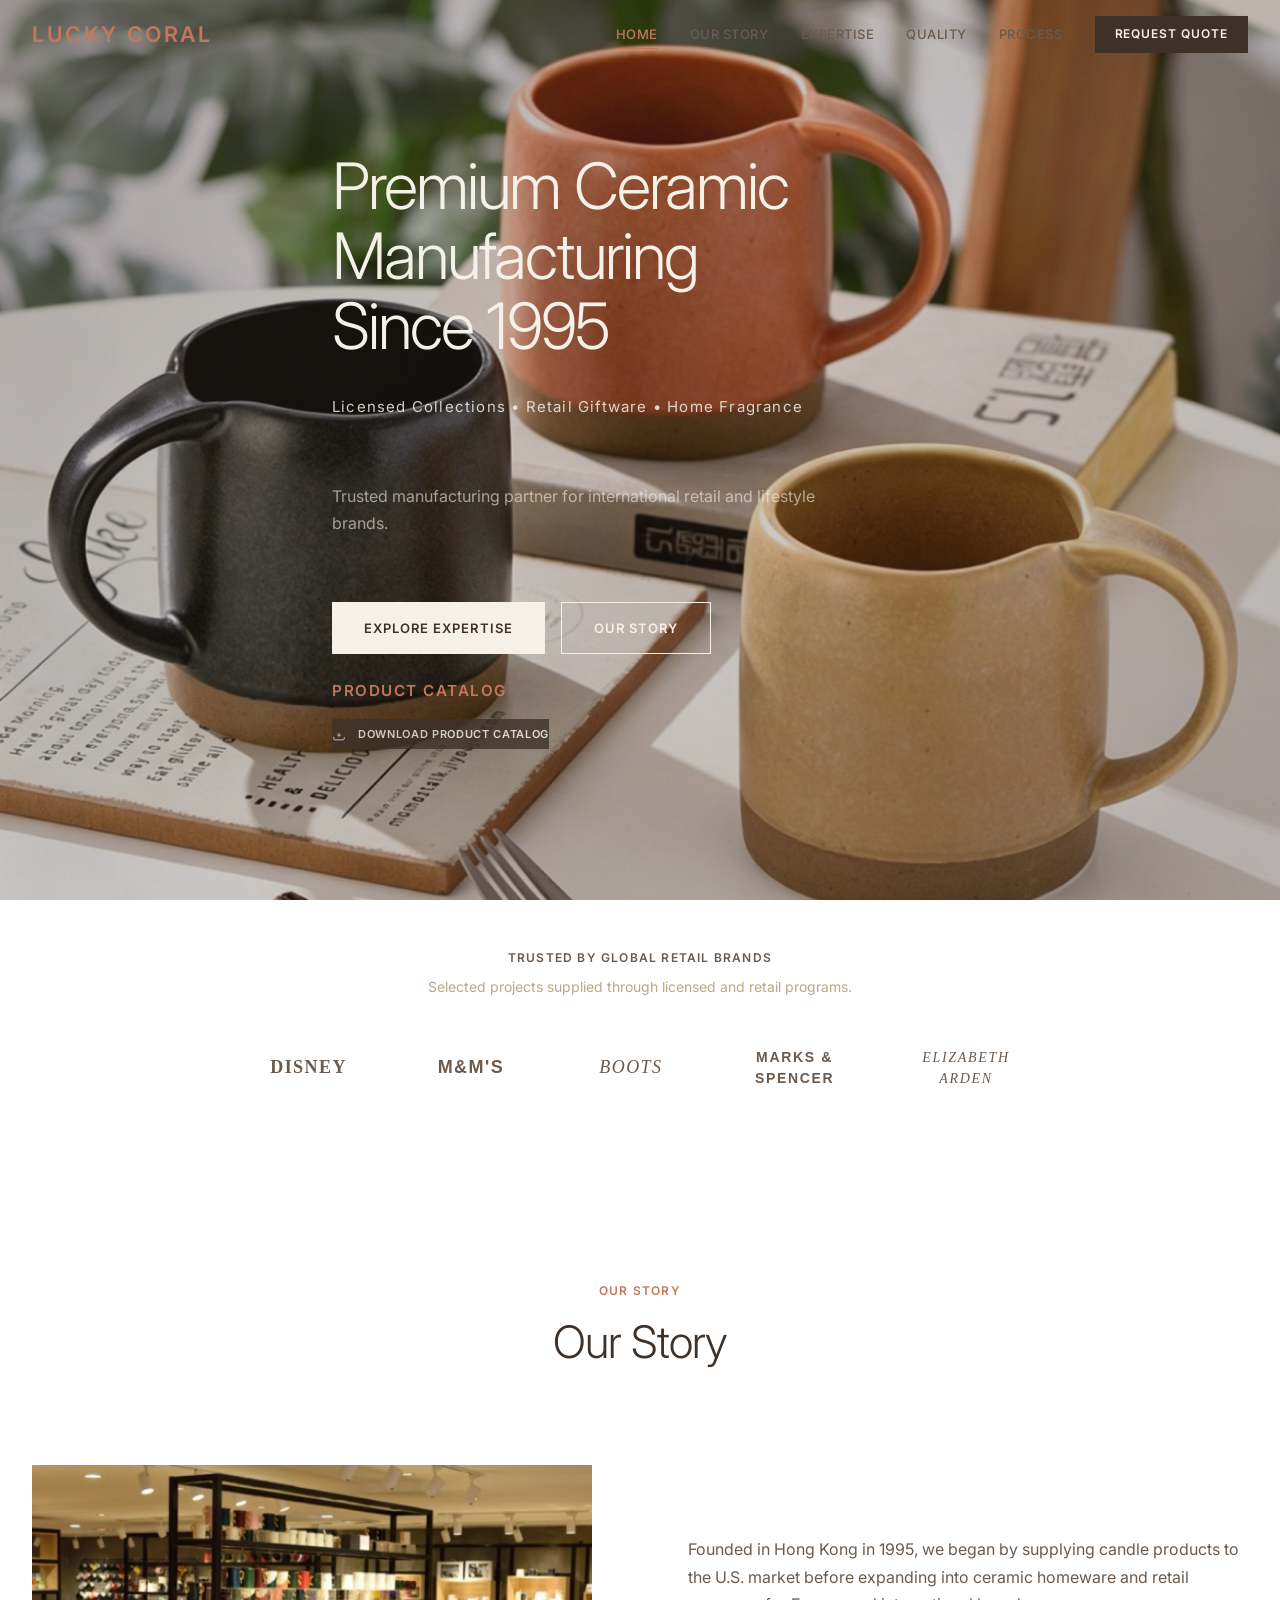
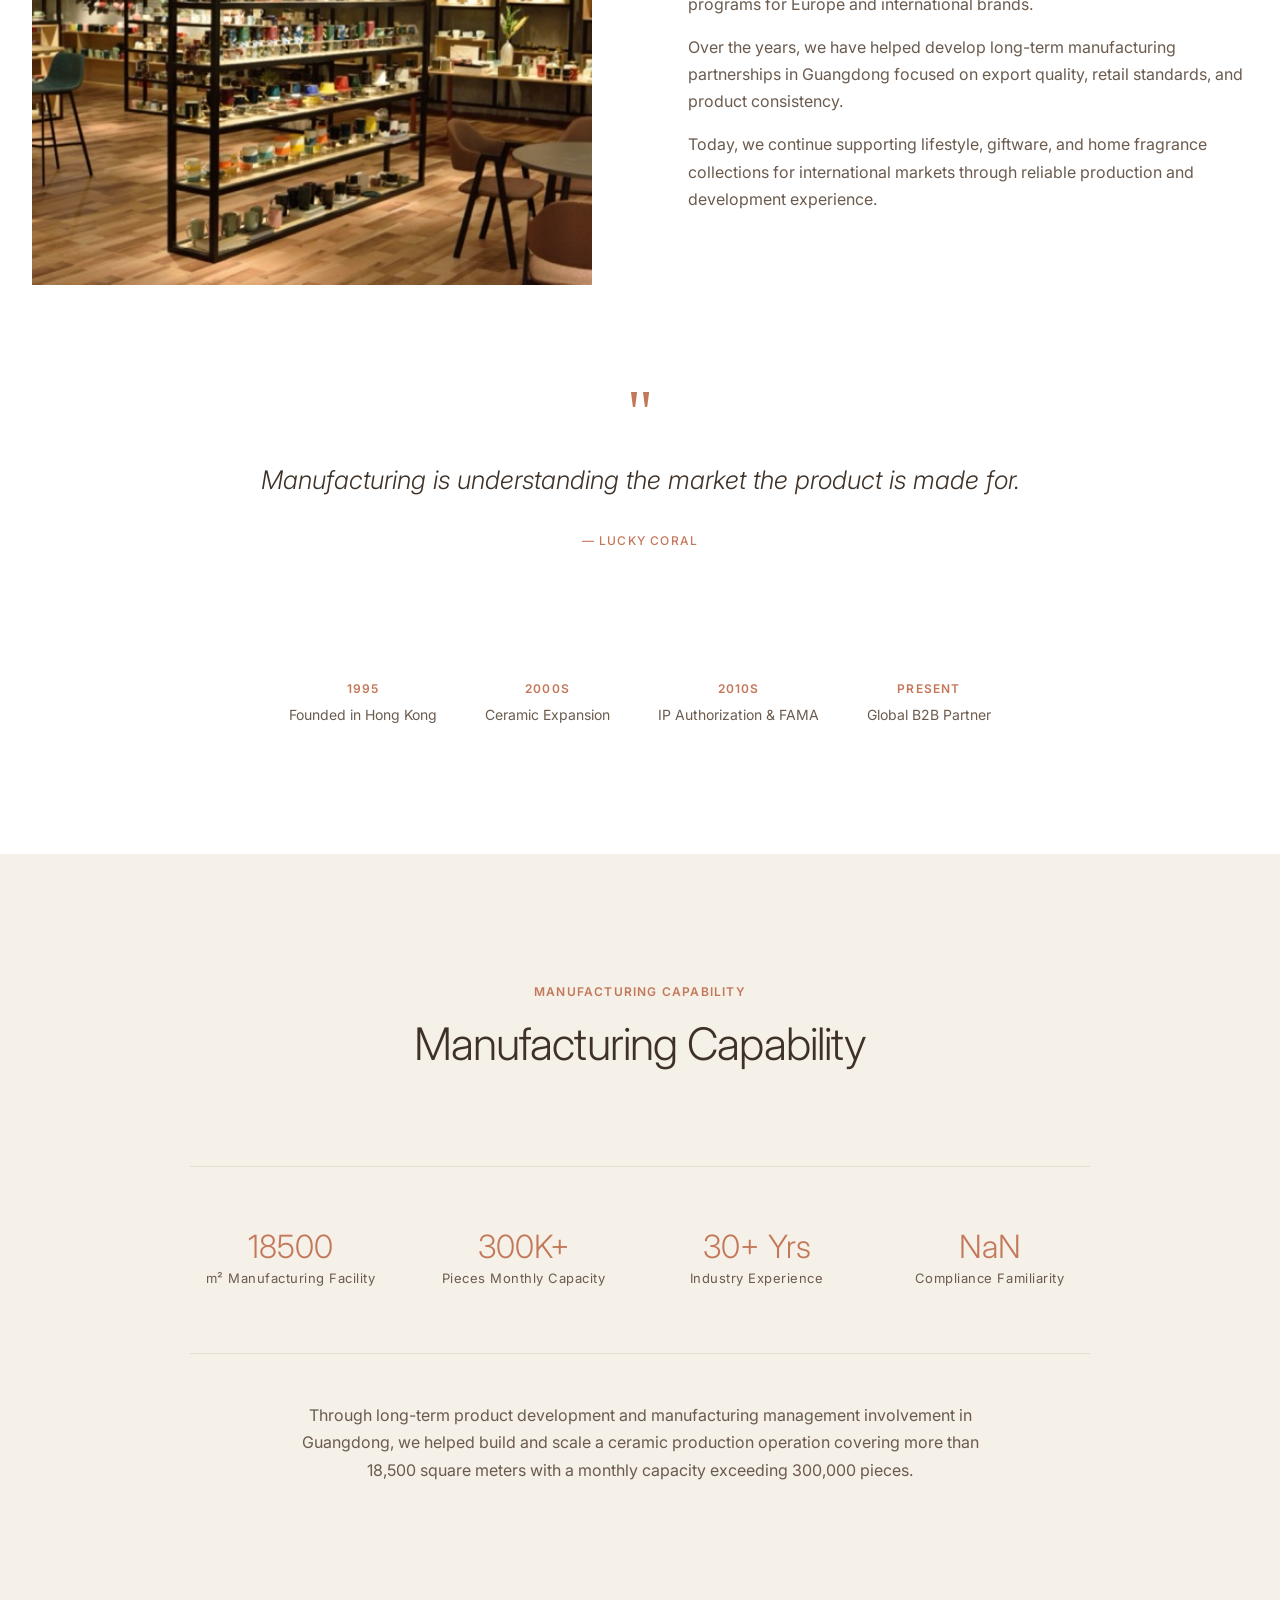
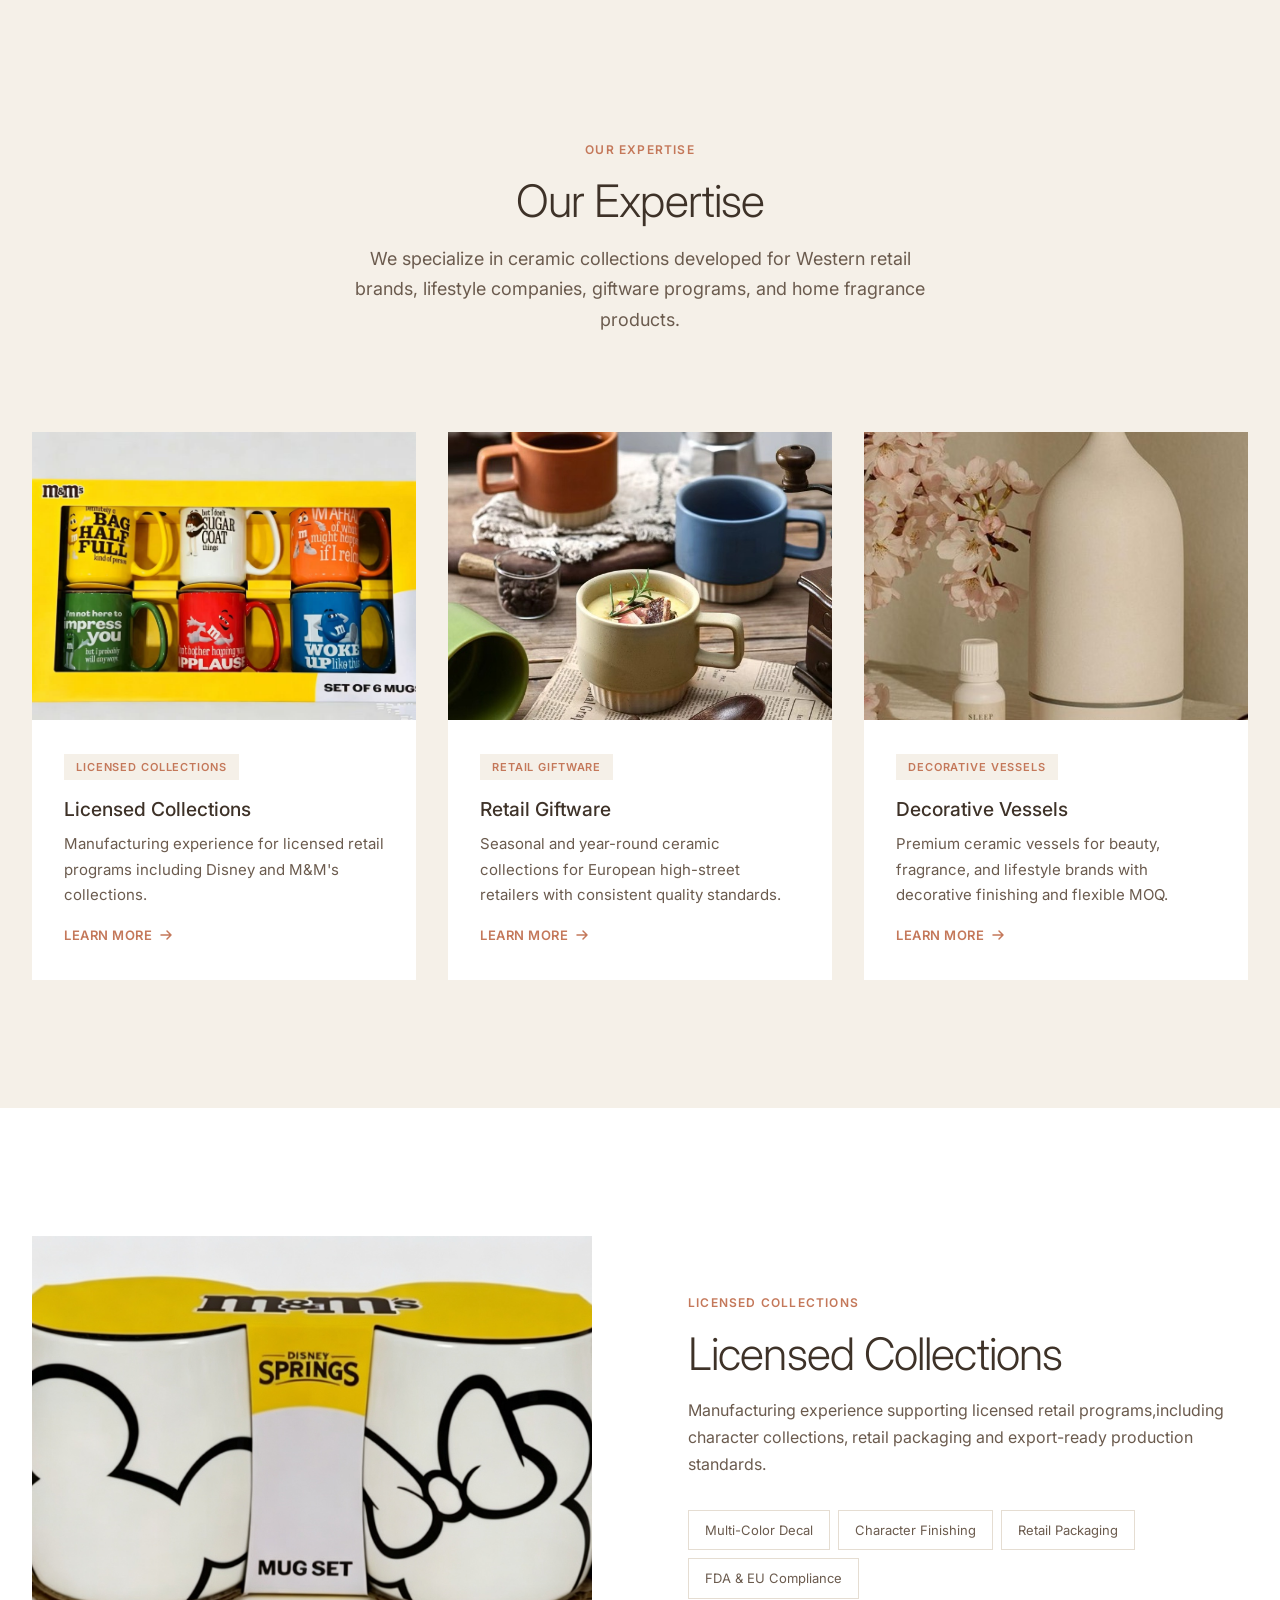
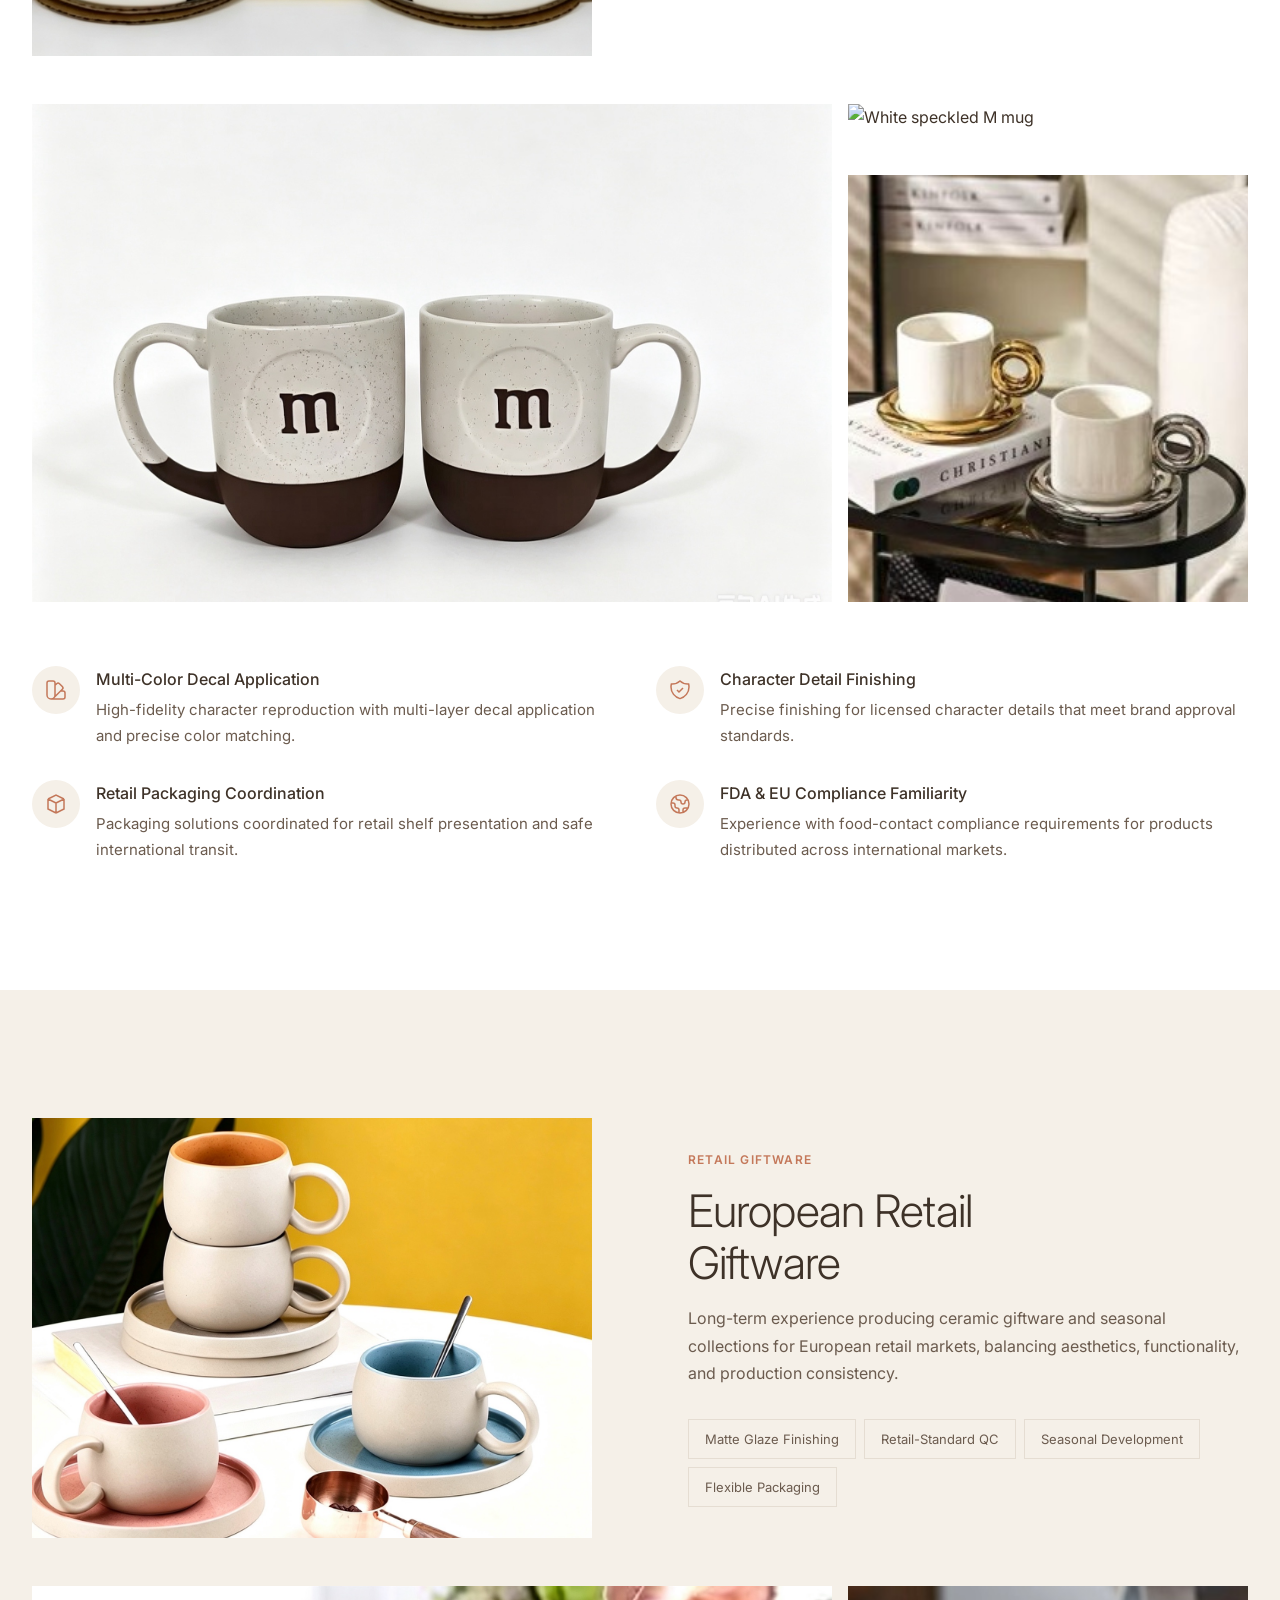
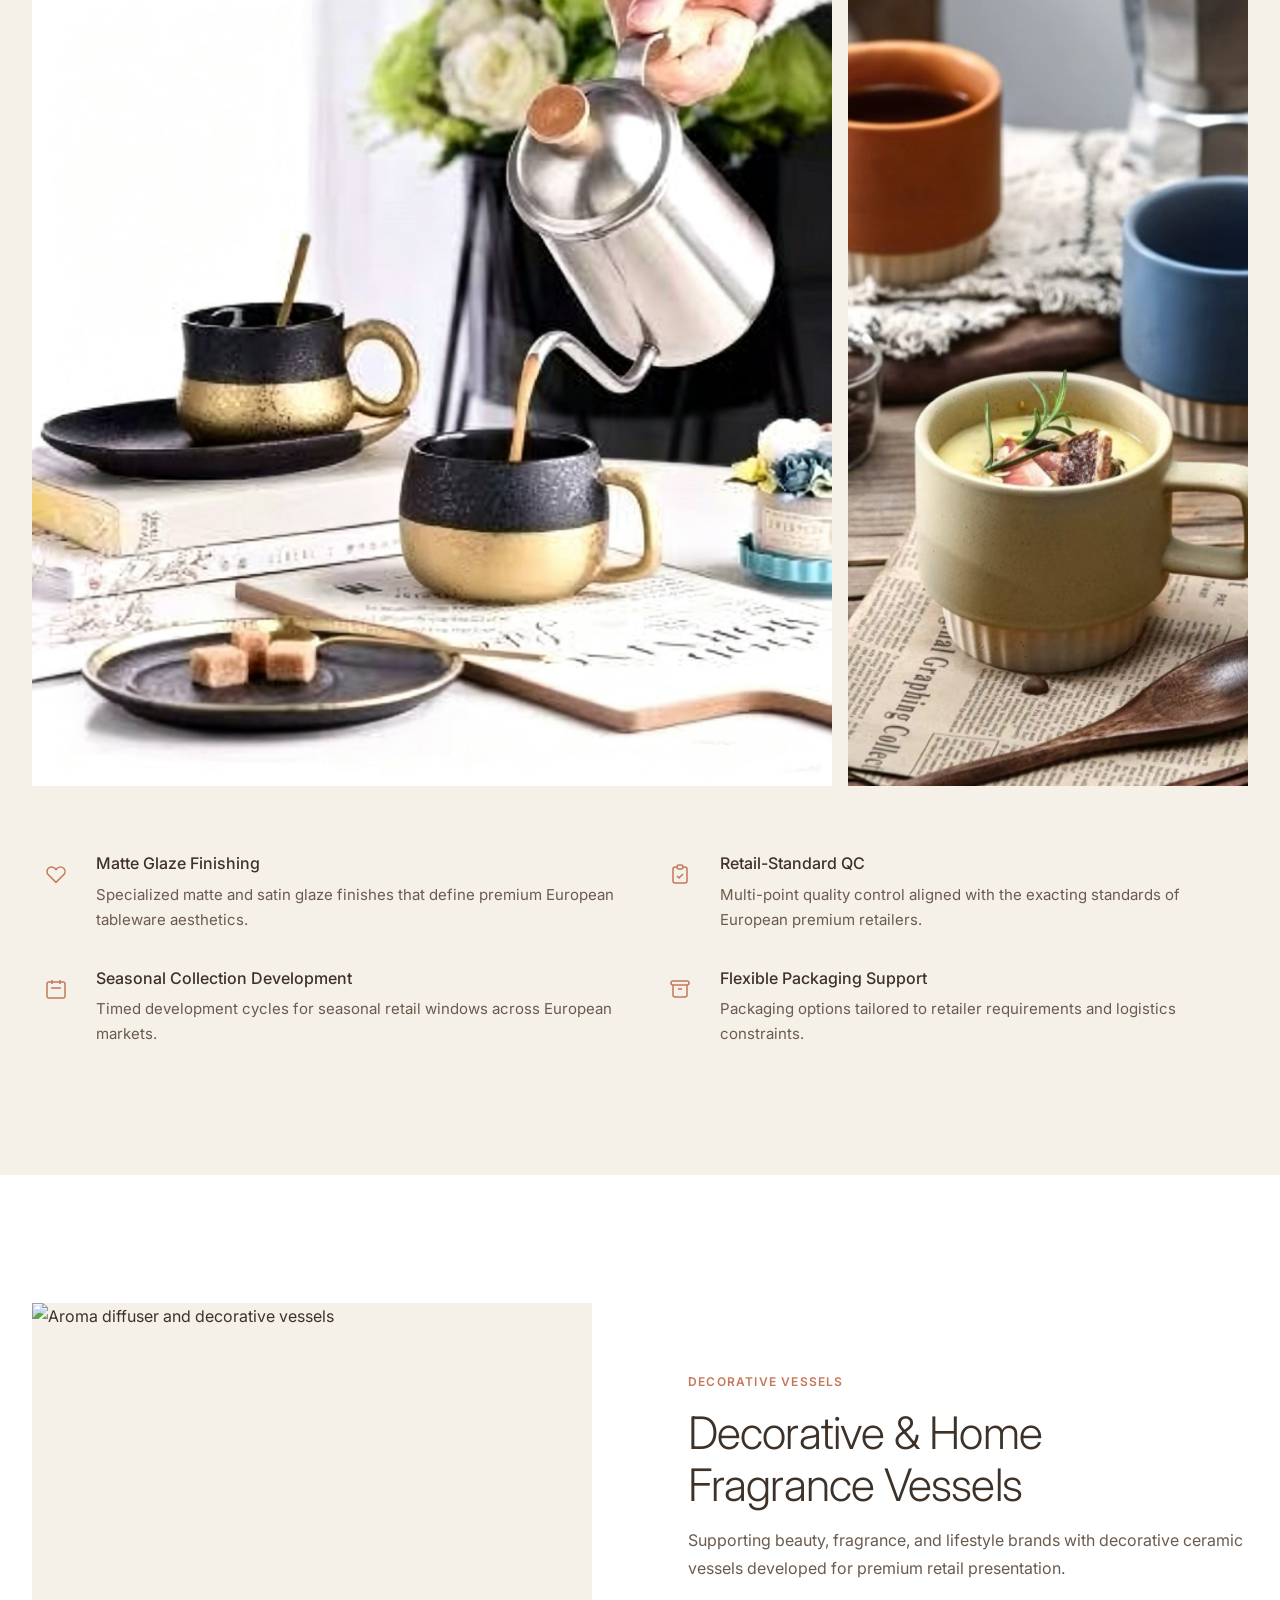
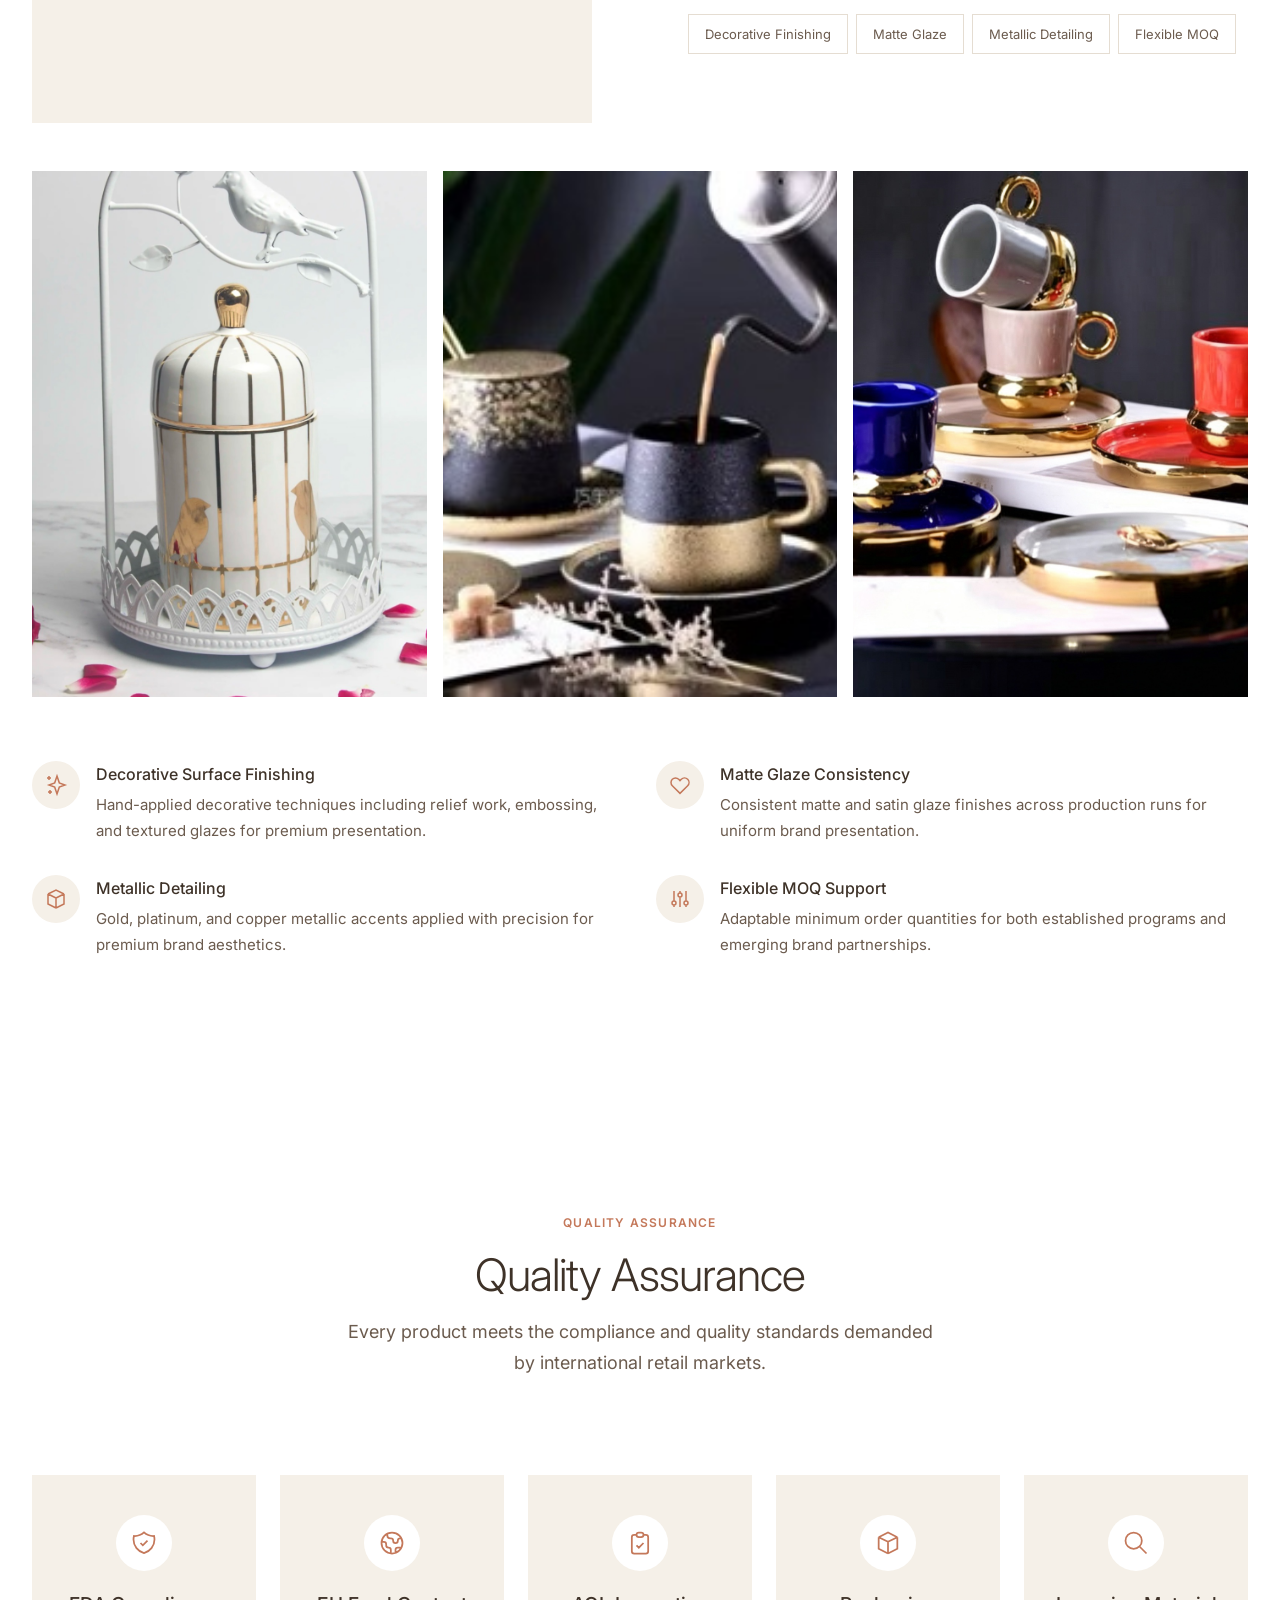
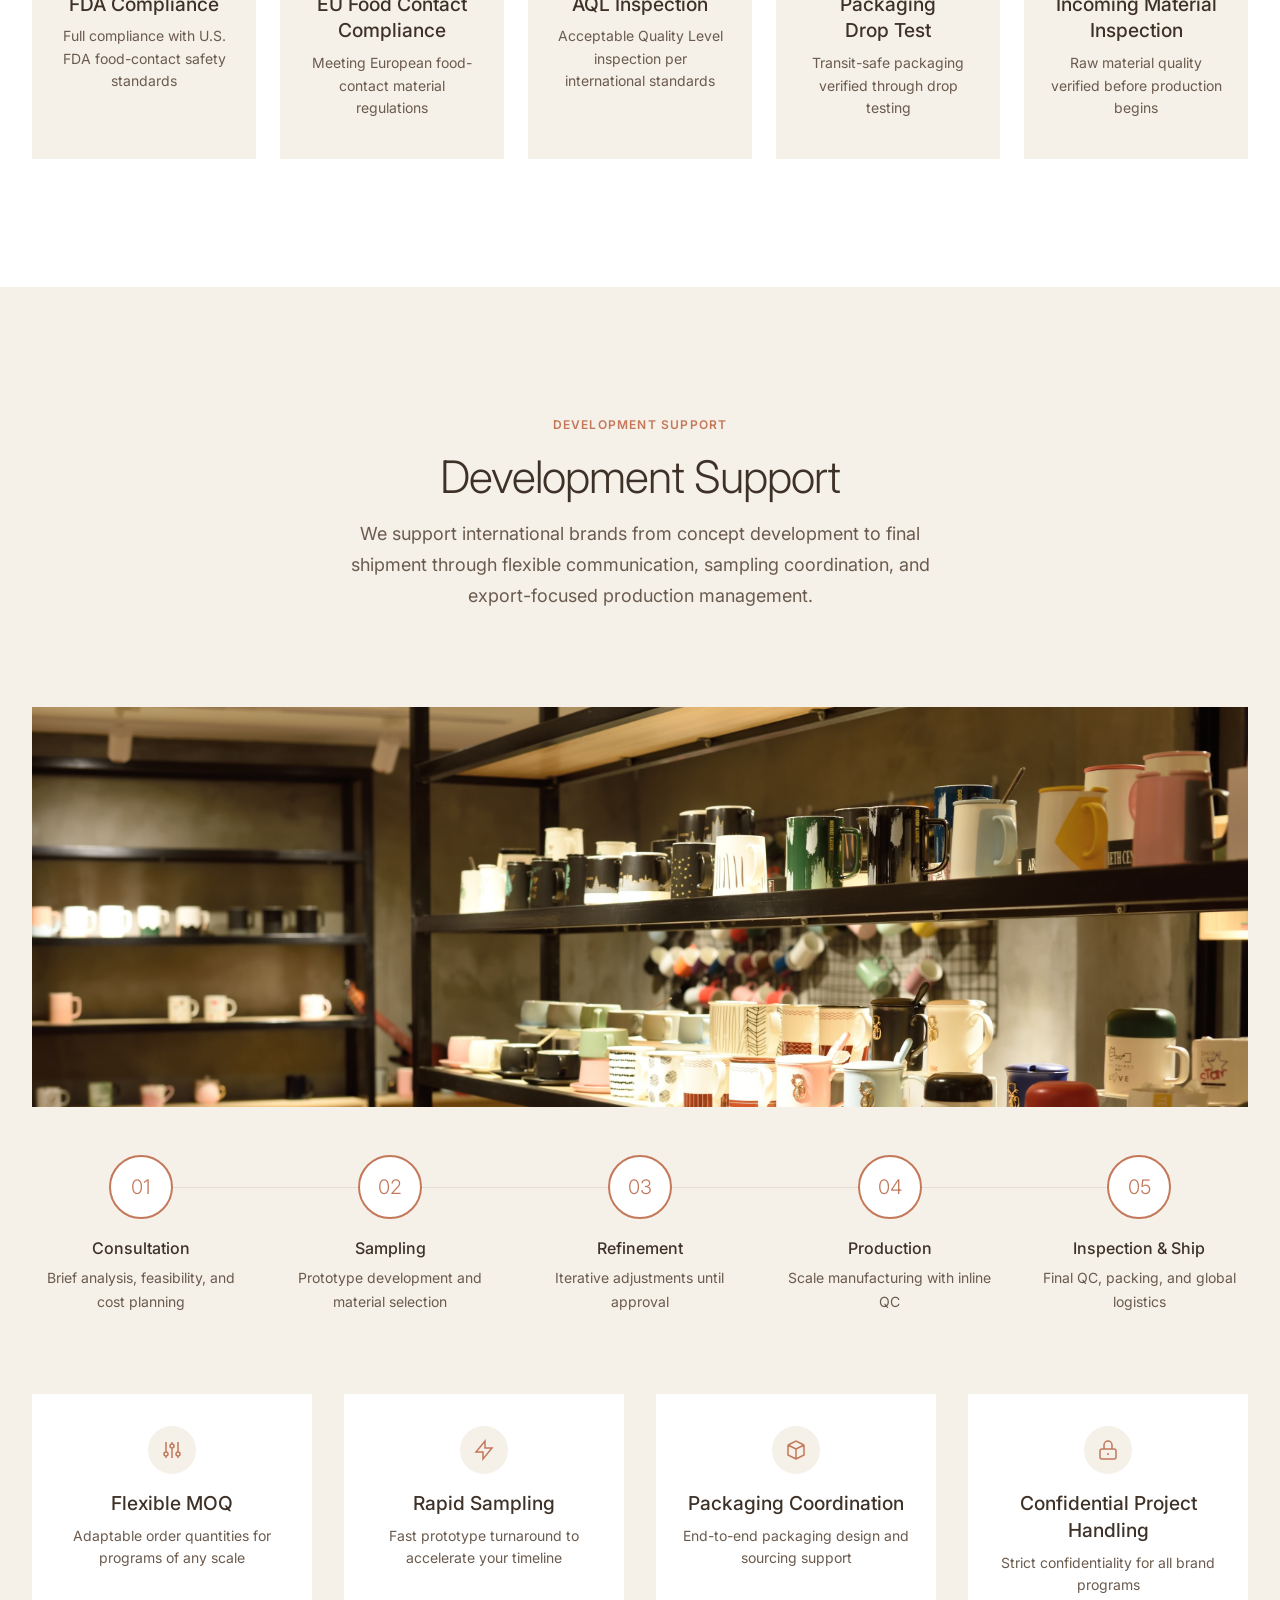
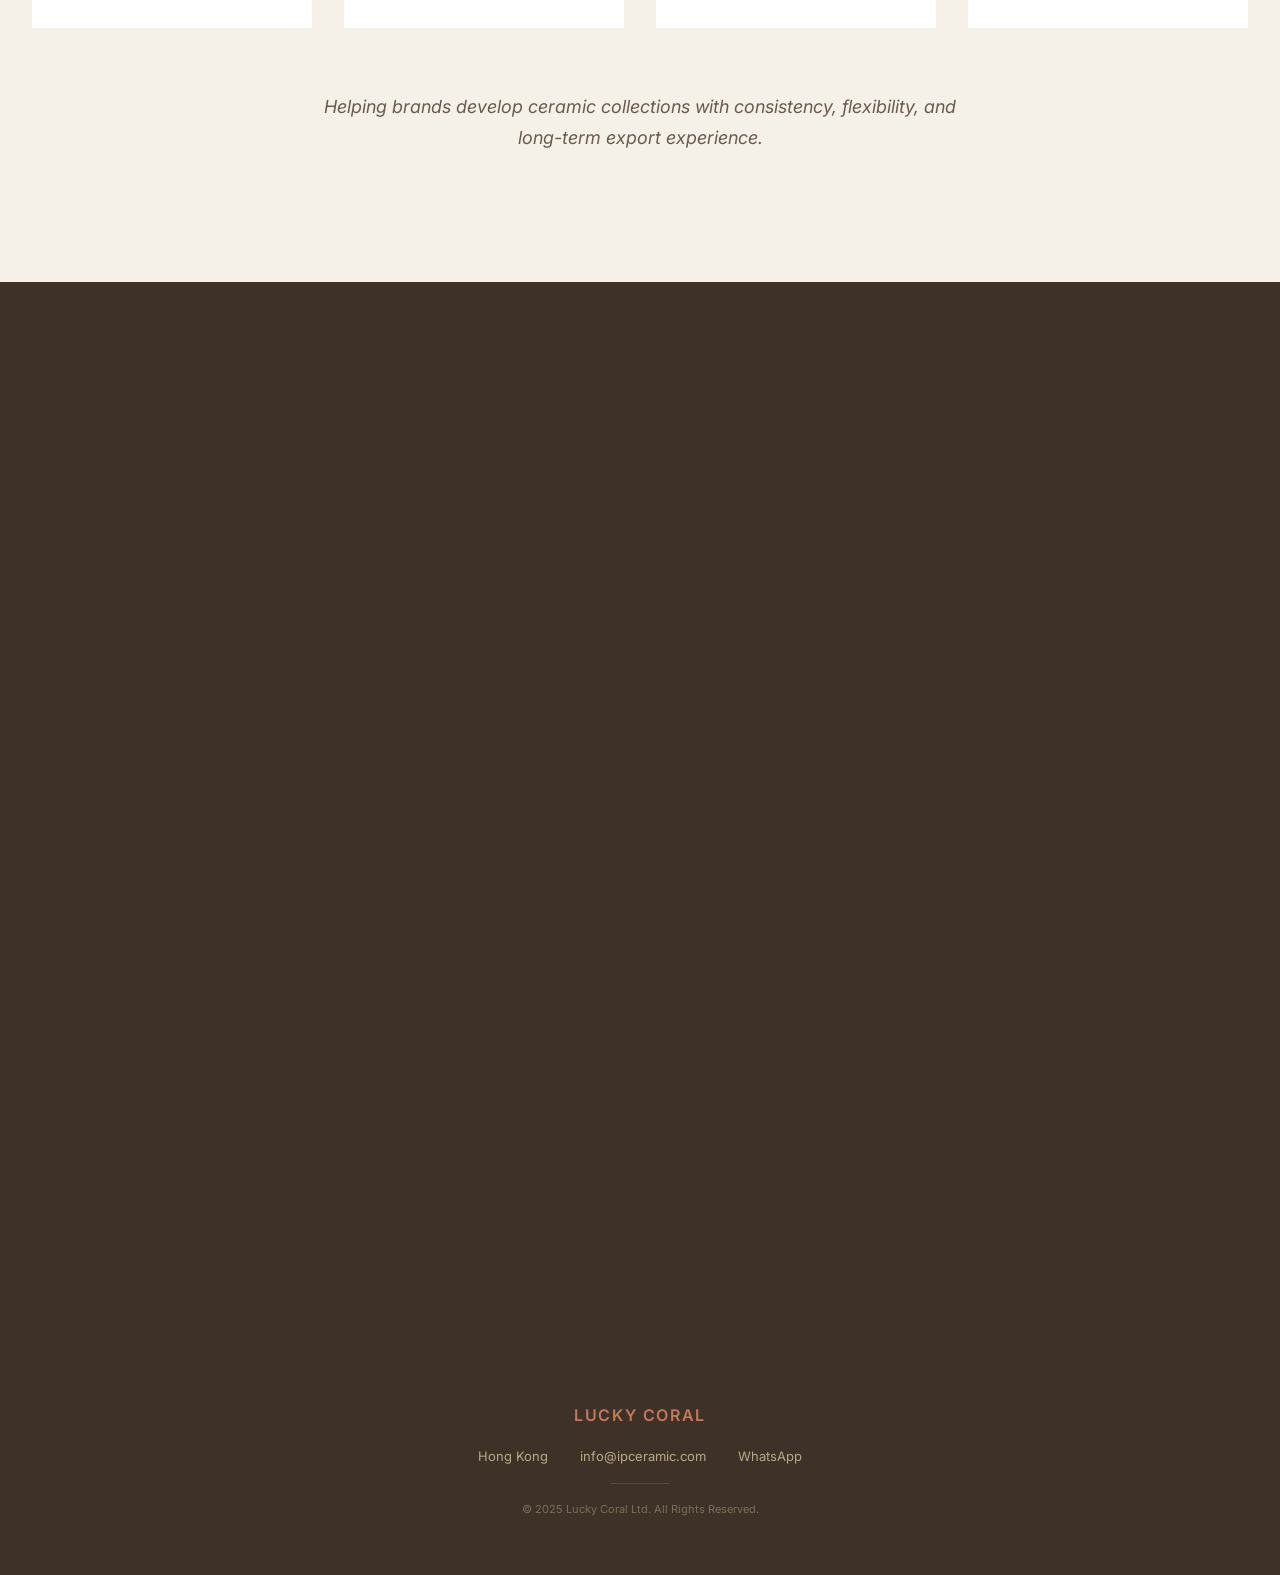
==== index.html @ 26366716 "Update index.html Replace Elizabeth Arden Image with Disney licensed mug" ====
<!DOCTYPE html>
<html lang="en">
<head>
  <meta charset="UTF-8">
  <meta name="viewport" content="width=device-width, initial-scale=1.0">
  <title>Lucky Coral Ltd — Licensed Ceramic Manufacturing & Export</title>
  <meta name="description" content="Lucky Coral Ltd — 30+ years of ceramic export expertise. Disney & M&M's authorized manufacturer. B2B partner for M&S, Boots, Elizabeth Arden.">

  <!-- Fonts -->
  <link rel="preconnect" href="https://fonts.googleapis.com">
  <link rel="preconnect" href="https://fonts.gstatic.com" crossorigin>
  <link href="https://fonts.googleapis.com/css2?family=Inter:wght@300;400;500;600;700&display=swap" rel="stylesheet">

  <!-- Styles -->
  <link rel="stylesheet" href="assets/css/style.css">

  <!-- Favicon placeholder -->
  <link rel="icon" href="data:image/svg+xml,<svg xmlns='http://www.w3.org/2000/svg' viewBox='0 0 100 100'><text y='.9em' font-size='90'>🏺</text></svg>">
</head>
<body>

  <!-- ===== NAVIGATION ===== -->
  <nav class="nav">
    <div class="container nav__inner">
      <a href="#home" class="nav__logo" style="display:flex;flex-direction:column;gap:0">
        <span style="font-size:1.35rem;font-weight:600;letter-spacing:0.12em;text-transform:uppercase;color:var(__color-terracotta)">LUCKY CORAL</span>
        
      </a>
      <div class="nav__links">
        <a href="#home" class="nav__link active">Home</a>
        <a href="#story" class="nav__link">Our Story</a>
        <a href="#expertise" class="nav__link">Expertise</a>
        <a href="#quality" class="nav__link">Quality</a>
        <a href="#development" class="nav__link">Process</a>
        <a href="#contact" class="btn btn--primary" style="padding:0.5rem 1.25rem;font-size:0.75rem;">Request Quote</a>
      </div>
      <button class="nav__toggle" aria-label="Menu">
        <span></span><span></span><span></span>
      </button>
    </div>
  </nav>

  <!-- ===== 1. HOME / HERO ===== -->
  <section id="home" class="hero">
    <div class="hero__bg" style="background:linear-gradient(135deg, rgba(62,50,40,0.45) 0%, rgba(62,50,40,0.25) 50%, rgba(62,50,40,0.35) 100%), url('assets/img/hero-home.png') center/cover no-repeat"></div>
    <div class="hero__visual" style="display:none"></div>
    <div class="container hero__content">
      
      <h1 class="heading-xl hero__title reveal reveal-delay-1" style="color:var(--color-cream)">Premium Ceramic<br>Manufacturing<br>Since 1995</h1>
      <p class="body-lg hero__desc reveal reveal-delay-2" style="color:var(--color-cream);opacity:0.85;letter-spacing:0.08em;font-size:0.9375rem;font-weight:400">Licensed Collections &bull; Retail Giftware &bull; Home Fragrance</p>
      <p class="body-md hero__desc reveal reveal-delay-3" style="color:var(--color-cream);opacity:0.6;max-width:520px;margin-top:0.5rem">Trusted manufacturing partner for international retail and lifestyle brands.</p>
      <div class="hero__actions reveal reveal-delay-4">
        <a href="#expertise" class="btn btn--primary" style="background:var(--color-cream);color:var(--color-dark-brown)">Explore Expertise</a>
        <a href="#story" class="btn btn--outline" style="border-color:var(--color-cream);color:var(--color-cream)">Our Story</a>
      </div>
      <div class="hero__downloads reveal reveal-delay-5" style="margin-top:1.5rem">
        <p class="label" style="color:var(--color-terracotta);margin-bottom:0.95rem;font-size:0.95rem">Product Catalog</p>
        <div style="display:flex;gap:0.75rem;flex-wrap:wrap">
          
          <a href="assets/docs/Lucky-Coral-Catalog-2026.pdf" class="btn btn--primary" style="color:var(--color-cream);font-size:0.6875rem;padding:0.375rem 0;letter-spacing:0.06em;opacity:0.8">
            <svg width="14" height="14" viewBox="0 0 24 24" fill="none" stroke="currentColor" stroke-width="1.5" style="margin-right:4px"><path d="M12 10v6m0 0l-3-3m3 3l3-3M3 17v3a2 2 0 002 2h14a2 2 0 002-2v-3"/></svg>
            DOWNLOAD PRODUCT CATALOG
          </a>
        </div>
      </div>
    </div>
  </section>

  <!-- ===== CLIENT LOGO WALL ===== -->
  <section class="section section--white" style="padding:3rem 0">
    <div class="container">
      <p class="label reveal" style="text-align:center;color:var(--color-warm-brown);margin-bottom:0.5rem">Trusted By Global Retail Brands</p>
      <p class="body-sm reveal" style="text-align:center;color:var(--color-muted-gold);margin-bottom:2rem">Selected projects supplied through licensed and retail programs.</p>
      <div class="logo-wall reveal">
        <div class="logo-wall__item">
          <span class="logo-wall__text" style="font-family:Georgia,serif;font-weight:700">Disney</span>
        </div>
        <div class="logo-wall__item">
          <span class="logo-wall__text" style="font-family:Arial,sans-serif;font-weight:700">M&M's</span>
        </div>
        <div class="logo-wall__item">
          <span class="logo-wall__text" style="font-family:Georgia,serif;font-style:italic;font-weight:400">Boots</span>
        </div>
        <div class="logo-wall__item">
          <span class="logo-wall__text" style="font-family:Arial,sans-serif;font-weight:600;letter-spacing:0.12em;font-size:0.875rem;line-height:1.5">MARKS &<br>SPENCER</span>
        </div>
        <div class="logo-wall__item">
          <span class="logo-wall__text" style="font-family:Georgia,serif;font-style:italic;font-weight:400;letter-spacing:0.12em;font-size:0.875rem;line-height:1.5">Elizabeth<br>Arden</span>
        </div>
      </div>
    </div>
  </section>

  <!-- ===== 2. OUR STORY ===== -->
  <section id="story" class="section section--white">
    <div class="container">
      <div class="section__header reveal">
        <p class="label section__label">Our Story</p>
        <h2 class="heading-lg">Our Story</h2>
      </div>

      <div class="split-row reveal">
        <div class="split-row__image">
          <img src="assets/img/our-story.png" alt="Lucky Coral showroom" loading="lazy">
        </div>
        <div>
          <p class="body-md" style="color:var(--color-warm-brown)">Founded in Hong Kong in 1995, we began by supplying candle products to the U.S. market before expanding into ceramic homeware and retail programs for Europe and international brands.</p>
          <p class="body-md" style="color:var(--color-warm-brown);margin-top:1rem">Over the years, we have helped develop long-term manufacturing partnerships in Guangdong focused on export quality, retail standards, and product consistency.</p>
          <p class="body-md" style="color:var(--color-warm-brown);margin-top:1rem">Today, we continue supporting lifestyle, giftware, and home fragrance collections for international markets through reliable production and development experience.</p>
        </div>
      </div>

      <!-- Quote -->
      <div class="quote-block reveal">
        <div class="quote-block__mark">"</div>
        <p class="quote-block__text">Manufacturing is understanding the market the product is made for.</p>
        <p class="quote-block__author label">— Lucky Coral</p>
      </div>

      <!-- Timeline -->
      <div class="reveal" style="display:flex;justify-content:center;gap:3rem;margin-top:2rem;flex-wrap:wrap">
        <div style="text-align:center">
          <p class="label" style="color:var(--color-terracotta);margin-bottom:0.25rem">1995</p>
          <p class="body-sm" style="color:var(--color-warm-brown)">Founded in Hong Kong</p>
        </div>
        <div style="text-align:center">
          <p class="label" style="color:var(--color-terracotta);margin-bottom:0.25rem">2000s</p>
          <p class="body-sm" style="color:var(--color-warm-brown)">Ceramic Expansion</p>
        </div>
        <div style="text-align:center">
          <p class="label" style="color:var(--color-terracotta);margin-bottom:0.25rem">2010s</p>
          <p class="body-sm" style="color:var(--color-warm-brown)">IP Authorization & FAMA</p>
        </div>
        <div style="text-align:center">
          <p class="label" style="color:var(--color-terracotta);margin-bottom:0.25rem">Present</p>
          <p class="body-sm" style="color:var(--color-warm-brown)">Global B2B Partner</p>
        </div>
      </div>
    </div>
  </section>

  <!-- ===== MANUFACTURING CAPABILITY ===== -->
  <section id="manufacturing" class="section section--cream">
    <div class="container">
      <div class="section__header reveal">
        <p class="label section__label">Manufacturing Capability</p>
        <h2 class="heading-lg">Manufacturing Capability</h2>
      </div>

      <div class="stats reveal" style="max-width:900px;margin:0 auto">
        <div class="stat">
          <div class="stat__number" data-target="18500" data-suffix="" style="font-size:clamp(1.5rem,2.5vw,2.25rem)">0</div>
          <div class="stat__label">m² Manufacturing Facility</div>
        </div>
        <div class="stat">
          <div class="stat__number" data-target="300" data-suffix="K+" style="font-size:clamp(1.5rem,2.5vw,2.25rem)">0</div>
          <div class="stat__label">Pieces Monthly Capacity</div>
        </div>
        <div class="stat">
          <div class="stat__number" data-target="30" data-suffix="+ Yrs" style="font-size:clamp(1.5rem,2.5vw,2.25rem)">0</div>
          <div class="stat__label">Industry Experience</div>
        </div>
        <div class="stat">
          <div class="stat__number" style="font-size:clamp(1.5rem,2.5vw,2.25rem);color:var(--color-terracotta)">FDA & EU</div>
          <div class="stat__label">Compliance Familiarity</div>
        </div>
      </div>

      <div style="text-align:center;margin-top:3rem;max-width:700px;margin-left:auto;margin-right:auto" class="reveal">
        <p class="body-md" style="color:var(--color-warm-brown)">Through long-term product development and manufacturing management involvement in Guangdong, we helped build and scale a ceramic production operation covering more than 18,500 square meters with a monthly capacity exceeding 300,000 pieces.</p>
      </div>
    </div>
  </section>

  <!-- ===== 3. OUR EXPERTISE ===== -->
  <section id="expertise" class="section section--cream">
    <div class="container">
      <div class="section__header reveal">
        <p class="label section__label">Our Expertise</p>
        <h2 class="heading-lg">Our Expertise</h2>
        <p class="body-lg" style="color:var(--color-warm-brown);max-width:600px;margin:1rem auto 0">We specialize in ceramic collections developed for Western retail brands, lifestyle companies, giftware programs, and home fragrance products.</p>
      </div>

      <div class="cards-grid">
        <!-- Card 1 -->
        <div class="card reveal reveal-delay-1">
          <div class="card__image">
            <img src="assets/img/dff3c9f34c4b314b46efe78c25c5d531.jpeg" alt="Licensed character collections" loading="lazy">
          </div>
          <div class="card__body">
            <span class="card__tag">Licensed Collections</span>
            <h3 class="heading-sm card__title">Licensed Collections</h3>
            <p class="card__desc">Manufacturing experience for licensed retail programs including Disney and M&M's collections.</p>
            <a href="#licensed" class="card__link">Learn more <svg width="16" height="16" viewBox="0 0 16 16" fill="none"><path d="M3 8h10m0 0L9 4m4 4L9 12" stroke="currentColor" stroke-width="1.5" stroke-linecap="round" stroke-linejoin="round"/></svg></a>
          </div>
        </div>
        <!-- Card 2 -->
        <div class="card reveal reveal-delay-2">
          <div class="card__image">
            <img src="assets/img/retail-main.jpeg" alt="European retail giftware" loading="lazy">
          </div>
          <div class="card__body">
            <span class="card__tag">Retail Giftware</span>
            <h3 class="heading-sm card__title">Retail Giftware</h3>
            <p class="card__desc">Seasonal and year-round ceramic collections for European high-street retailers with consistent quality standards.</p>
            <a href="#retail" class="card__link">Learn more <svg width="16" height="16" viewBox="0 0 16 16" fill="none"><path d="M3 8h10m0 0L9 4m4 4L9 12" stroke="currentColor" stroke-width="1.5" stroke-linecap="round" stroke-linejoin="round"/></svg></a>
          </div>
        </div>
        <!-- Card 3 -->
        <div class="card reveal reveal-delay-3">
          <div class="card__image">
            <img src="assets/img/fragrance-main.jpeg" alt="Decorative and home fragrance vessels" loading="lazy">
          </div>
          <div class="card__body">
            <span class="card__tag">Decorative Vessels</span>
            <h3 class="heading-sm card__title">Decorative Vessels</h3>
            <p class="card__desc">Premium ceramic vessels for beauty, fragrance, and lifestyle brands with decorative finishing and flexible MOQ.</p>
            <a href="#fragrance" class="card__link">Learn more <svg width="16" height="16" viewBox="0 0 16 16" fill="none"><path d="M3 8h10m0 0L9 4m4 4L9 12" stroke="currentColor" stroke-width="1.5" stroke-linecap="round" stroke-linejoin="round"/></svg></a>
          </div>
        </div>
      </div>
    </div>
  </section>

  <!-- ===== 4. LICENSED & CHARACTER COLLECTIONS ===== -->
  <section id="licensed" class="section section--white">
    <div class="container">
      <div class="split-row reveal">
        <div class="split-row__image">
          <img src="assets/img/licensed-main.jpeg" alt="Disney licensed ceramic mugs" loading="lazy">
        </div>
        <div>
          <p class="label" style="color:var(--color-terracotta);margin-bottom:1rem">Licensed Collections</p>
          <h2 class="heading-lg" style="margin-bottom:1rem">Licensed Collections</h2>
          <p class="body-md" style="color:var(--color-warm-brown)">Manufacturing experience supporting licensed retail programs,including character collections, retail packaging and export-ready production standards.</p>

          <div class="cap-tags">
            <span class="cap-tag">Multi-Color Decal</span>
            <span class="cap-tag">Character Finishing</span>
            <span class="cap-tag">Retail Packaging</span>
            <span class="cap-tag">FDA & EU Compliance</span>
          </div>
        </div>
      </div>

      <!-- Licensed product gallery -->
      <div style="display:grid;grid-template-columns:2fr 1fr;gap:1rem;margin-top:3rem" class="reveal">
        <div style="overflow:hidden">
          <img src="assets/img/licensed-3.jpeg" alt="Licensed ceramic collection" style="width:100%;height:100%;object-fit:contain" loading="lazy">
        </div>
        <div style="display:grid;gap:1rem">
          <div style="overflow:hidden">
            <img src="assets/img/licensed-disney.jpeg" alt="White speckled M mug" style="width:100%;height:100%;object-fit:cover" loading="lazy">
          </div>
          <div style="overflow:hidden">
            <img src="assets/img/licensed-sm.jpeg" alt="Black and white ring-handle cups" style="width:100%;height:100%;object-fit:cover" loading="lazy">
          </div>
        </div>
      </div>

      <div class="feature-list" style="margin-top:4rem">
        <div class="feature-item reveal">
          <div class="feature-item__icon">
            <svg width="24" height="24" viewBox="0 0 24 24" fill="none" stroke="currentColor" stroke-width="1.5"><path d="M7 21a4 4 0 01-4-4V5a2 2 0 012-2h4a2 2 0 012 2v12a4 4 0 01-4 4zm0 0h12a2 2 0 002-2v-4a2 2 0 00-2-2h-2.343M11 7.343l1.657-1.657a2 2 0 012.828 0l2.829 2.829a2 2 0 010 2.828l-8.486 8.485M7 17h.01"/></svg>
          </div>
          <div class="feature-item__text">
            <h4>Multi-Color Decal Application</h4>
            <p>High-fidelity character reproduction with multi-layer decal application and precise color matching.</p>
          </div>
        </div>
        <div class="feature-item reveal">
          <div class="feature-item__icon">
            <svg width="24" height="24" viewBox="0 0 24 24" fill="none" stroke="currentColor" stroke-width="1.5"><path d="M9 12l2 2 4-4m5.618-4.016A11.955 11.955 0 0112 2.944a11.955 11.955 0 01-8.618 3.04A12.02 12.02 0 003 9c0 5.591 3.824 10.29 9 11.622 5.176-1.332 9-6.03 9-11.622 0-1.042-.133-2.052-.382-3.016z"/></svg>
          </div>
          <div class="feature-item__text">
            <h4>Character Detail Finishing</h4>
            <p>Precise finishing for licensed character details that meet brand approval standards.</p>
          </div>
        </div>
        <div class="feature-item reveal">
          <div class="feature-item__icon">
            <svg width="24" height="24" viewBox="0 0 24 24" fill="none" stroke="currentColor" stroke-width="1.5"><path d="M20 7l-8-4-8 4m16 0l-8 4m8-4v10l-8 4m0-10L4 7m8 4v10M4 7v10l8 4"/></svg>
          </div>
          <div class="feature-item__text">
            <h4>Retail Packaging Coordination</h4>
            <p>Packaging solutions coordinated for retail shelf presentation and safe international transit.</p>
          </div>
        </div>
        <div class="feature-item reveal">
          <div class="feature-item__icon">
            <svg width="24" height="24" viewBox="0 0 24 24" fill="none" stroke="currentColor" stroke-width="1.5"><path d="M3.055 11H5a2 2 0 012 2v1a2 2 0 002 2 2 2 0 012 2v2.945M8 3.935V5.5A2.5 2.5 0 0010.5 8h.5a2 2 0 012 2 2 2 0 104 0 2 2 0 012-2h1.064M15 20.488V18a2 2 0 012-2h3.064M21 12a9 9 0 11-18 0 9 9 0 0118 0z"/></svg>
          </div>
          <div class="feature-item__text">
            <h4>FDA & EU Compliance Familiarity</h4>
            <p>Experience with food-contact compliance requirements for products distributed across international markets.</p>
          </div>
        </div>
      </div>
    </div>
  </section>

  <!-- ===== 5. EUROPEAN RETAIL GIFTWARE ===== -->
  <section id="retail" class="section section--cream">
    <div class="container">
      <div class="split-row split-row--reverse reveal">
        <div>
          <p class="label" style="color:var(--color-terracotta);margin-bottom:1rem">Retail Giftware</p>
          <h2 class="heading-lg" style="margin-bottom:1rem">European Retail<br>Giftware</h2>
          <p class="body-md" style="color:var(--color-warm-brown)">Long-term experience producing ceramic giftware and seasonal collections for European retail markets, balancing aesthetics, functionality, and production consistency.</p>

          <div class="cap-tags">
            <span class="cap-tag">Matte Glaze Finishing</span>
            <span class="cap-tag">Retail-Standard QC</span>
            <span class="cap-tag">Seasonal Development</span>
            <span class="cap-tag">Flexible Packaging</span>
          </div>
        </div>
        <div class="split-row__image">
          <img src="assets/img/retail-2.jpeg" alt="Cream and black striped ceramic mugs" loading="lazy">
        </div>
      </div>

      <!-- Retail product gallery -->
      <div style="display:grid;grid-template-columns:2fr 1fr;gap:1rem;margin-top:3rem" class="reveal">
        <div style="overflow:hidden">
          <img src="assets/img/retail-3.jpeg" alt="Earth-tone matte mugs" style="width:100%;height:100%;object-fit:cover" loading="lazy">
        </div>
        <div style="overflow:hidden">
          <img src="assets/img/retail-main.jpeg" alt="Black textured coffee cups" style="width:100%;height:100%;object-fit:cover" loading="lazy">
        </div>
      </div>

      <div class="feature-list" style="margin-top:4rem">
        <div class="feature-item reveal">
          <div class="feature-item__icon">
            <svg width="24" height="24" viewBox="0 0 24 24" fill="none" stroke="currentColor" stroke-width="1.5"><path d="M4.318 6.318a4.5 4.5 0 000 6.364L12 20.364l7.682-7.682a4.5 4.5 0 00-6.364-6.364L12 7.636l-1.318-1.318a4.5 4.5 0 00-6.364 0z"/></svg>
          </div>
          <div class="feature-item__text">
            <h4>Matte Glaze Finishing</h4>
            <p>Specialized matte and satin glaze finishes that define premium European tableware aesthetics.</p>
          </div>
        </div>
        <div class="feature-item reveal">
          <div class="feature-item__icon">
            <svg width="24" height="24" viewBox="0 0 24 24" fill="none" stroke="currentColor" stroke-width="1.5"><path d="M9 5H7a2 2 0 00-2 2v12a2 2 0 002 2h10a2 2 0 002-2V7a2 2 0 00-2-2h-2M9 5a2 2 0 002 2h2a2 2 0 002-2M9 5a2 2 0 012-2h2a2 2 0 012 2m-6 9l2 2 4-4"/></svg>
          </div>
          <div class="feature-item__text">
            <h4>Retail-Standard QC</h4>
            <p>Multi-point quality control aligned with the exacting standards of European premium retailers.</p>
          </div>
        </div>
        <div class="feature-item reveal">
          <div class="feature-item__icon">
            <svg width="24" height="24" viewBox="0 0 24 24" fill="none" stroke="currentColor" stroke-width="1.5"><path d="M8 7V3m8 4V3m-9 8h10M5 21h14a2 2 0 002-2V7a2 2 0 00-2-2H5a2 2 0 00-2 2v12a2 2 0 002 2z"/></svg>
          </div>
          <div class="feature-item__text">
            <h4>Seasonal Collection Development</h4>
            <p>Timed development cycles for seasonal retail windows across European markets.</p>
          </div>
        </div>
        <div class="feature-item reveal">
          <div class="feature-item__icon">
            <svg width="24" height="24" viewBox="0 0 24 24" fill="none" stroke="currentColor" stroke-width="1.5"><path d="M5 8h14M5 8a2 2 0 110-4h14a2 2 0 110 4M5 8v10a2 2 0 002 2h10a2 2 0 002-2V8m-9 4h4"/></svg>
          </div>
          <div class="feature-item__text">
            <h4>Flexible Packaging Support</h4>
            <p>Packaging options tailored to retailer requirements and logistics constraints.</p>
          </div>
        </div>
      </div>
    </div>
  </section>

  <!-- ===== 6. DECORATIVE & HOME FRAGRANCE VESSELS ===== -->
  <section id="fragrance" class="section section--white">
    <div class="container">
      <div class="split-row reveal">
        <div class="split-row__image">
          <img src="assets/img/birdcage-main.png" alt="Aroma diffuser and decorative vessels" loading="lazy">
        </div>
        <div>
          <p class="label" style="color:var(--color-terracotta);margin-bottom:1rem">Decorative Vessels</p>
          <h2 class="heading-lg" style="margin-bottom:1rem">Decorative & Home<br>Fragrance Vessels</h2>
          <p class="body-md" style="color:var(--color-warm-brown)">Supporting beauty, fragrance, and lifestyle brands with decorative ceramic vessels developed for premium retail presentation.</p>

          <div class="cap-tags">
            <span class="cap-tag">Decorative Finishing</span>
            <span class="cap-tag">Matte Glaze</span>
            <span class="cap-tag">Metallic Detailing</span>
            <span class="cap-tag">Flexible MOQ</span>
          </div>
        </div>
      </div>

      <!-- Fragrance product gallery: 1 small + 2 medium -->
      <div style="display:grid;grid-template-columns:1fr 1fr 1fr;gap:1rem;margin-top:3rem" class="reveal">
        <div style="overflow:hidden">
          <img src="assets/img/fragrance-sm1.jpeg" alt="Decorative birdcage vessel" style="width:100%;height:100%;object-fit:cover;aspect-ratio:3/4" loading="lazy">
        </div>
        <div style="overflow:hidden">
          <img src="assets/img/expertise-sm.jpeg" alt="White vase" style="width:100%;height:100%;object-fit:cover;aspect-ratio:3/4" loading="lazy">
        </div>
        <div style="overflow:hidden">
          <img src="assets/img/fragrance-sm2.jpeg" alt="Deep blue gold-detail cup" style="width:100%;height:100%;object-fit:cover;aspect-ratio:3/4" loading="lazy">
        </div>
      </div>

      <div class="feature-list" style="margin-top:4rem">
        <div class="feature-item reveal">
          <div class="feature-item__icon">
            <svg width="24" height="24" viewBox="0 0 24 24" fill="none" stroke="currentColor" stroke-width="1.5"><path d="M5 3v4M3 5h4M6 17v4m-2-2h4m5-16l2.286 6.857L21 12l-5.714 2.143L13 21l-2.286-6.857L5 12l5.714-2.143L13 3z"/></svg>
          </div>
          <div class="feature-item__text">
            <h4>Decorative Surface Finishing</h4>
            <p>Hand-applied decorative techniques including relief work, embossing, and textured glazes for premium presentation.</p>
          </div>
        </div>
        <div class="feature-item reveal">
          <div class="feature-item__icon">
            <svg width="24" height="24" viewBox="0 0 24 24" fill="none" stroke="currentColor" stroke-width="1.5"><path d="M4.318 6.318a4.5 4.5 0 000 6.364L12 20.364l7.682-7.682a4.5 4.5 0 00-6.364-6.364L12 7.636l-1.318-1.318a4.5 4.5 0 00-6.364 0z"/></svg>
          </div>
          <div class="feature-item__text">
            <h4>Matte Glaze Consistency</h4>
            <p>Consistent matte and satin glaze finishes across production runs for uniform brand presentation.</p>
          </div>
        </div>
        <div class="feature-item reveal">
          <div class="feature-item__icon">
            <svg width="24" height="24" viewBox="0 0 24 24" fill="none" stroke="currentColor" stroke-width="1.5"><path d="M20 7l-8-4-8 4m16 0l-8 4m8-4v10l-8 4m0-10L4 7m8 4v10M4 7v10l8 4"/></svg>
          </div>
          <div class="feature-item__text">
            <h4>Metallic Detailing</h4>
            <p>Gold, platinum, and copper metallic accents applied with precision for premium brand aesthetics.</p>
          </div>
        </div>
        <div class="feature-item reveal">
          <div class="feature-item__icon">
            <svg width="24" height="24" viewBox="0 0 24 24" fill="none" stroke="currentColor" stroke-width="1.5"><path d="M12 6V4m0 2a2 2 0 100 4m0-4a2 2 0 110 4m-6 8a2 2 0 100-4m0 4a2 2 0 110-4m0 4v2m0-6V4m6 6v10m6-2a2 2 0 100-4m0 4a2 2 0 110-4m0 4v2m0-6V4"/></svg>
          </div>
          <div class="feature-item__text">
            <h4>Flexible MOQ Support</h4>
            <p>Adaptable minimum order quantities for both established programs and emerging brand partnerships.</p>
          </div>
        </div>
      </div>
    </div>
  </section>

  <!-- ===== QUALITY ASSURANCE ===== -->
  <section id="quality" class="section section--white">
    <div class="container">
      <div class="section__header reveal">
        <p class="label section__label">Quality Assurance</p>
        <h2 class="heading-lg">Quality Assurance</h2>
        <p class="body-lg" style="color:var(--color-warm-brown);max-width:600px;margin:1rem auto 0">Every product meets the compliance and quality standards demanded by international retail markets.</p>
      </div>

      <div style="display:grid;grid-template-columns:repeat(5,1fr);gap:1.5rem" class="reveal">
        <div style="text-align:center;padding:2.5rem 1.5rem;background:var(--color-cream)">
          <div style="width:56px;height:56px;border-radius:50%;background:var(--color-white);display:flex;align-items:center;justify-content:center;margin:0 auto 1.25rem;color:var(--color-terracotta)">
            <svg width="28" height="28" viewBox="0 0 24 24" fill="none" stroke="currentColor" stroke-width="1.5"><path d="M9 12l2 2 4-4m5.618-4.016A11.955 11.955 0 0112 2.944a11.955 11.955 0 01-8.618 3.04A12.02 12.02 0 003 9c0 5.591 3.824 10.29 9 11.622 5.176-1.332 9-6.03 9-11.622 0-1.042-.133-2.052-.382-3.016z"/></svg>
          </div>
          <h4 class="heading-sm" style="margin-bottom:0.5rem">FDA Compliance</h4>
          <p class="body-sm" style="color:var(--color-warm-brown)">Full compliance with U.S. FDA food-contact safety standards</p>
        </div>
        <div style="text-align:center;padding:2.5rem 1.5rem;background:var(--color-cream)">
          <div style="width:56px;height:56px;border-radius:50%;background:var(--color-white);display:flex;align-items:center;justify-content:center;margin:0 auto 1.25rem;color:var(--color-terracotta)">
            <svg width="28" height="28" viewBox="0 0 24 24" fill="none" stroke="currentColor" stroke-width="1.5"><path d="M3.055 11H5a2 2 0 012 2v1a2 2 0 002 2 2 2 0 012 2v2.945M8 3.935V5.5A2.5 2.5 0 0010.5 8h.5a2 2 0 012 2 2 2 0 104 0 2 2 0 012-2h1.064M15 20.488V18a2 2 0 012-2h3.064M21 12a9 9 0 11-18 0 9 9 0 0118 0z"/></svg>
          </div>
          <h4 class="heading-sm" style="margin-bottom:0.5rem">EU Food Contact<br>Compliance</h4>
          <p class="body-sm" style="color:var(--color-warm-brown)">Meeting European food-contact material regulations</p>
        </div>
        <div style="text-align:center;padding:2.5rem 1.5rem;background:var(--color-cream)">
          <div style="width:56px;height:56px;border-radius:50%;background:var(--color-white);display:flex;align-items:center;justify-content:center;margin:0 auto 1.25rem;color:var(--color-terracotta)">
            <svg width="28" height="28" viewBox="0 0 24 24" fill="none" stroke="currentColor" stroke-width="1.5"><path d="M9 5H7a2 2 0 00-2 2v12a2 2 0 002 2h10a2 2 0 002-2V7a2 2 0 00-2-2h-2M9 5a2 2 0 002 2h2a2 2 0 002-2M9 5a2 2 0 012-2h2a2 2 0 012 2m-6 9l2 2 4-4"/></svg>
          </div>
          <h4 class="heading-sm" style="margin-bottom:0.5rem">AQL Inspection</h4>
          <p class="body-sm" style="color:var(--color-warm-brown)">Acceptable Quality Level inspection per international standards</p>
        </div>
        <div style="text-align:center;padding:2.5rem 1.5rem;background:var(--color-cream)">
          <div style="width:56px;height:56px;border-radius:50%;background:var(--color-white);display:flex;align-items:center;justify-content:center;margin:0 auto 1.25rem;color:var(--color-terracotta)">
            <svg width="28" height="28" viewBox="0 0 24 24" fill="none" stroke="currentColor" stroke-width="1.5"><path d="M20 7l-8-4-8 4m16 0l-8 4m8-4v10l-8 4m0-10L4 7m8 4v10M4 7v10l8 4"/></svg>
          </div>
          <h4 class="heading-sm" style="margin-bottom:0.5rem">Packaging<br>Drop Test</h4>
          <p class="body-sm" style="color:var(--color-warm-brown)">Transit-safe packaging verified through drop testing</p>
        </div>
        <div style="text-align:center;padding:2.5rem 1.5rem;background:var(--color-cream)">
          <div style="width:56px;height:56px;border-radius:50%;background:var(--color-white);display:flex;align-items:center;justify-content:center;margin:0 auto 1.25rem;color:var(--color-terracotta)">
            <svg width="28" height="28" viewBox="0 0 24 24" fill="none" stroke="currentColor" stroke-width="1.5"><path d="M21 21l-6-6m2-5a7 7 0 11-14 0 7 7 0 0114 0z"/></svg>
          </div>
          <h4 class="heading-sm" style="margin-bottom:0.5rem">Incoming Material<br>Inspection</h4>
          <p class="body-sm" style="color:var(--color-warm-brown)">Raw material quality verified before production begins</p>
        </div>
      </div>
    </div>
  </section>

  <!-- ===== 7. DEVELOPMENT SUPPORT ===== -->
  <section id="development" class="section section--cream">
    <div class="container">
      <div class="section__header reveal">
        <p class="label section__label">Development Support</p>
        <h2 class="heading-lg">Development Support</h2>
        <p class="body-lg" style="color:var(--color-warm-brown);max-width:600px;margin:1rem auto 0">We support international brands from concept development to final shipment through flexible communication, sampling coordination, and export-focused production management.</p>
      </div>

      <!-- Process image banner -->
      <div class="reveal" style="margin-bottom:3rem">
        <div style="width:100%;max-height:400px;overflow:hidden;border-radius:0">
          <img src="assets/img/development.jpeg" alt="Ceramic development and production process" style="width:100%;height:100%;object-fit:cover" loading="lazy">
        </div>
      </div>

      <div class="process-steps reveal">
        <div class="process-step">
          <div class="process-step__number">01</div>
          <h4>Consultation</h4>
          <p>Brief analysis, feasibility, and cost planning</p>
        </div>
        <div class="process-step">
          <div class="process-step__number">02</div>
          <h4>Sampling</h4>
          <p>Prototype development and material selection</p>
        </div>
        <div class="process-step">
          <div class="process-step__number">03</div>
          <h4>Refinement</h4>
          <p>Iterative adjustments until approval</p>
        </div>
        <div class="process-step">
          <div class="process-step__number">04</div>
          <h4>Production</h4>
          <p>Scale manufacturing with inline QC</p>
        </div>
        <div class="process-step">
          <div class="process-step__number">05</div>
          <h4>Inspection & Ship</h4>
          <p>Final QC, packing, and global logistics</p>
        </div>
      </div>

      <div style="margin-top:5rem" class="reveal">
        <div style="display:grid;grid-template-columns:repeat(4,1fr);gap:2rem">
          <div style="text-align:center;padding:2rem 1.5rem;background:var(--color-white)">
            <div style="width:48px;height:48px;border-radius:50%;background:var(--color-cream);display:flex;align-items:center;justify-content:center;margin:0 auto 1rem;color:var(--color-terracotta)">
              <svg width="24" height="24" viewBox="0 0 24 24" fill="none" stroke="currentColor" stroke-width="1.5"><path d="M12 6V4m0 2a2 2 0 100 4m0-4a2 2 0 110 4m-6 8a2 2 0 100-4m0 4a2 2 0 110-4m0 4v2m0-6V4m6 6v10m6-2a2 2 0 100-4m0 4a2 2 0 110-4m0 4v2m0-6V4"/></svg>
            </div>
            <h4 class="heading-sm" style="margin-bottom:0.5rem">Flexible MOQ</h4>
            <p class="body-sm" style="color:var(--color-warm-brown)">Adaptable order quantities for programs of any scale</p>
          </div>
          <div style="text-align:center;padding:2rem 1.5rem;background:var(--color-white)">
            <div style="width:48px;height:48px;border-radius:50%;background:var(--color-cream);display:flex;align-items:center;justify-content:center;margin:0 auto 1rem;color:var(--color-terracotta)">
              <svg width="24" height="24" viewBox="0 0 24 24" fill="none" stroke="currentColor" stroke-width="1.5"><path d="M13 10V3L4 14h7v7l9-11h-7z"/></svg>
            </div>
            <h4 class="heading-sm" style="margin-bottom:0.5rem">Rapid Sampling</h4>
            <p class="body-sm" style="color:var(--color-warm-brown)">Fast prototype turnaround to accelerate your timeline</p>
          </div>
          <div style="text-align:center;padding:2rem 1.5rem;background:var(--color-white)">
            <div style="width:48px;height:48px;border-radius:50%;background:var(--color-cream);display:flex;align-items:center;justify-content:center;margin:0 auto 1rem;color:var(--color-terracotta)">
              <svg width="24" height="24" viewBox="0 0 24 24" fill="none" stroke="currentColor" stroke-width="1.5"><path d="M20 7l-8-4-8 4m16 0l-8 4m8-4v10l-8 4m0-10L4 7m8 4v10M4 7v10l8 4"/></svg>
            </div>
            <h4 class="heading-sm" style="margin-bottom:0.5rem">Packaging Coordination</h4>
            <p class="body-sm" style="color:var(--color-warm-brown)">End-to-end packaging design and sourcing support</p>
          </div>
          <div style="text-align:center;padding:2rem 1.5rem;background:var(--color-white)">
            <div style="width:48px;height:48px;border-radius:50%;background:var(--color-cream);display:flex;align-items:center;justify-content:center;margin:0 auto 1rem;color:var(--color-terracotta)">
              <svg width="24" height="24" viewBox="0 0 24 24" fill="none" stroke="currentColor" stroke-width="1.5"><path d="M12 15v2m-6 4h12a2 2 0 002-2v-6a2 2 0 00-2-2H6a2 2 0 00-2 2v6a2 2 0 002 2zm10-10V7a4 4 0 00-8 0v4h8z"/></svg>
            </div>
            <h4 class="heading-sm" style="margin-bottom:0.5rem">Confidential Project Handling</h4>
            <p class="body-sm" style="color:var(--color-warm-brown)">Strict confidentiality for all brand programs</p>
          </div>
        </div>
      </div>

      <!-- Final line -->
      <div style="text-align:center;margin-top:4rem" class="reveal">
        <p class="body-lg" style="color:var(--color-warm-brown);max-width:640px;margin:0 auto;font-style:italic">Helping brands develop ceramic collections with consistency, flexibility, and long-term export experience.</p>
      </div>
    </div>
  </section>

  <!-- ===== CTA / CONTACT ===== -->
  <section id="contact" class="section section--dark">
    <div class="container">
      <div style="text-align:center" class="reveal">
        <p class="label section__label">Contact Us</p>
        <h2 class="heading-lg" style="color:var(--color-cream);margin-bottom:1rem">Contact Us</h2>
        <p class="body-lg" style="color:var(--color-muted-gold);max-width:520px;margin:0 auto">We welcome inquiries from retailers, importers, distributors, lifestyle brands, giftware companies, and home fragrance brands worldwide.</p>
      </div>

      <div style="display:grid;grid-template-columns:1fr 1fr;gap:4rem;margin-top:3rem;align-items:start">
        <!-- Inquiry Form -->
        <div class="reveal reveal-delay-1">
          <h3 class="heading-sm" style="color:var(--color-cream);margin-bottom:1.5rem">Send an Inquiry</h3>
          <form id="inquiry-form" action="mailto:info@ipceramic.com" method="post" enctype="text/plain" style="display:flex;flex-direction:column;gap:1rem">
            <div style="display:grid;grid-template-columns:1fr 1fr;gap:1rem">
              <div>
                <label style="display:block;font-size:0.6875rem;font-weight:600;letter-spacing:0.08em;text-transform:uppercase;color:var(--color-muted-gold);margin-bottom:0.375rem">Name *</label>
                <input type="text" name="name" required placeholder="Your name" style="width:100%;padding:0.75rem 1rem;background:rgba(255,255,255,0.06);border:1px solid rgba(184,168,138,0.3);color:var(--color-cream);font-family:var(--font-primary);font-size:0.875rem;outline:none;transition:border-color 0.3s" onfocus="this.style.borderColor='var(--color-terracotta)'" onblur="this.style.borderColor='rgba(184,168,138,0.3)'">
              </div>
              <div>
                <label style="display:block;font-size:0.6875rem;font-weight:600;letter-spacing:0.08em;text-transform:uppercase;color:var(--color-muted-gold);margin-bottom:0.375rem">Company *</label>
                <input type="text" name="company" required placeholder="Company name" style="width:100%;padding:0.75rem 1rem;background:rgba(255,255,255,0.06);border:1px solid rgba(184,168,138,0.3);color:var(--color-cream);font-family:var(--font-primary);font-size:0.875rem;outline:none;transition:border-color 0.3s" onfocus="this.style.borderColor='var(--color-terracotta)'" onblur="this.style.borderColor='rgba(184,168,138,0.3)'">
              </div>
            </div>
            <div>
              <label style="display:block;font-size:0.6875rem;font-weight:600;letter-spacing:0.08em;text-transform:uppercase;color:var(--color-muted-gold);margin-bottom:0.375rem">Email *</label>
              <input type="email" name="email" required placeholder="your@email.com" style="width:100%;padding:0.75rem 1rem;background:rgba(255,255,255,0.06);border:1px solid rgba(184,168,138,0.3);color:var(--color-cream);font-family:var(--font-primary);font-size:0.875rem;outline:none;transition:border-color 0.3s" onfocus="this.style.borderColor='var(--color-terracotta)'" onblur="this.style.borderColor='rgba(184,168,138,0.3)'">
            </div>
            <div>
              <label style="display:block;font-size:0.6875rem;font-weight:600;letter-spacing:0.08em;text-transform:uppercase;color:var(--color-muted-gold);margin-bottom:0.375rem">Product Type</label>
              <select name="product_type" style="width:100%;padding:0.75rem 1rem;background:rgba(255,255,255,0.06);border:1px solid rgba(184,168,138,0.3);color:var(--color-muted-gold);font-family:var(--font-primary);font-size:0.875rem;outline:none;transition:border-color 0.3s;appearance:auto" onfocus="this.style.borderColor='var(--color-terracotta)'" onblur="this.style.borderColor='rgba(184,168,138,0.3)'">
                <option value="">Select product type</option>
                <option value="Licensed Collections">Licensed Collections</option>
                <option value="Retail Giftware">Retail Giftware</option>
                <option value="Decorative & Fragrance Vessels">Decorative & Fragrance Vessels</option>
                <option value="Other">Other</option>
              </select>
            </div>
            <div>
              <label style="display:block;font-size:0.6875rem;font-weight:600;letter-spacing:0.08em;text-transform:uppercase;color:var(--color-muted-gold);margin-bottom:0.375rem">Message</label>
              <textarea name="message" rows="4" placeholder="Tell us about your project requirements..." style="width:100%;padding:0.75rem 1rem;background:rgba(255,255,255,0.06);border:1px solid rgba(184,168,138,0.3);color:var(--color-cream);font-family:var(--font-primary);font-size:0.875rem;outline:none;resize:vertical;transition:border-color 0.3s" onfocus="this.style.borderColor='var(--color-terracotta)'" onblur="this.style.borderColor='rgba(184,168,138,0.3)'"></textarea>
            </div>
            <button type="submit" class="btn btn--primary" style="background:var(--color-terracotta);border:1.5px solid var(--color-terracotta);width:100%;justify-content:center;margin-top:0.5rem">Request Quote</button>
          </form>
        </div>

        <!-- Contact Info -->
        <div class="reveal reveal-delay-2">
          <h3 class="heading-sm" style="color:var(--color-cream);margin-bottom:1.5rem">Reach Us Directly</h3>
          <div style="display:flex;flex-direction:column;gap:1.5rem">
            <div style="display:flex;gap:1rem;align-items:flex-start">
              <div style="width:40px;height:40px;border-radius:50%;background:rgba(255,255,255,0.06);display:flex;align-items:center;justify-content:center;flex-shrink:0;color:var(--color-terracotta)">
                <svg width="18" height="18" viewBox="0 0 24 24" fill="none" stroke="currentColor" stroke-width="1.5"><path d="M19 21V5a2 2 0 00-2-2H7a2 2 0 00-2 2v16m14 0h2m-2 0h-5m-9 0H3m2 0h5M9 7h1m-1 4h1m4-4h1m-1 4h1m-6 10v-5a1 1 0 011-1h2a1 1 0 011 1v5m-4 0h4"/></svg>
              </div>
              <div>
                <p class="label" style="color:var(--color-muted-gold);margin-bottom:0.25rem;font-size:0.625rem">Company</p>
                <p style="color:var(--color-cream);font-size:0.9375rem">Lucky Coral Ltd.</p>
                <p style="color:var(--color-muted-gold);font-size:0.8125rem;margin-top:0.125rem">Hong Kong</p>
              </div>
            </div>
            <div style="display:flex;gap:1rem;align-items:flex-start">
              <div style="width:40px;height:40px;border-radius:50%;background:rgba(255,255,255,0.06);display:flex;align-items:center;justify-content:center;flex-shrink:0;color:var(--color-terracotta)">
                <svg width="18" height="18" viewBox="0 0 24 24" fill="none" stroke="currentColor" stroke-width="1.5"><path d="M3 8l7.89 5.26a2 2 0 002.22 0L21 8M5 19h14a2 2 0 002-2V7a2 2 0 00-2-2H5a2 2 0 00-2 2v10a2 2 0 002 2z"/></svg>
              </div>
              <div>
                <p class="label" style="color:var(--color-muted-gold);margin-bottom:0.25rem;font-size:0.625rem">Email</p>
                <a href="mailto:info@ipceramic.com" style="color:var(--color-cream);font-size:0.9375rem;text-decoration:none">info@ipceramic.com</a>
              </div>
            </div>
            <div style="display:flex;gap:1rem;align-items:flex-start">
              <div style="width:40px;height:40px;border-radius:50%;background:rgba(255,255,255,0.06);display:flex;align-items:center;justify-content:center;flex-shrink:0;color:var(--color-terracotta)">
                <svg width="18" height="18" viewBox="0 0 24 24" fill="none" stroke="currentColor" stroke-width="1.5"><path d="M3 5a2 2 0 012-2h3.28a1 1 0 01.948.684l1.498 4.493a1 1 0 01-.502 1.21l-2.257 1.13a11.042 11.042 0 005.516 5.516l1.13-2.257a1 1 0 011.21-.502l4.493 1.498a1 1 0 01.684.949V19a2 2 0 01-2 2h-1C9.716 21 3 14.284 3 6V5z"/></svg>
              </div>
              <div>
                <p class="label" style="color:var(--color-muted-gold);margin-bottom:0.25rem;font-size:0.625rem">WhatsApp</p>
                <a href="https://wa.me/85261718380" style="color:var(--color-cream);font-size:0.9375rem;text-decoration:none">+852 61718380</a>
              </div>
            </div>
            <div style="display:flex;gap:1rem;align-items:flex-start">
              <div style="width:40px;height:40px;border-radius:50%;background:rgba(255,255,255,0.06);display:flex;align-items:center;justify-content:center;flex-shrink:0;color:var(--color-terracotta)">
                <svg width="18" height="18" viewBox="0 0 24 24" fill="none" stroke="currentColor" stroke-width="1.5"><path d="M16 7a4 4 0 11-8 0 4 4 0 018 0zM12 14a7 7 0 00-7 7h14a7 7 0 00-7-7z"/></svg>
              </div>
              <div>
                <p class="label" style="color:var(--color-muted-gold);margin-bottom:0.25rem;font-size:0.625rem">Contact Person</p>
                <p style="color:var(--color-cream);font-size:0.9375rem">Elain Pan</p>
              </div>
            </div>
            <div style="display:flex;gap:1rem;align-items:flex-start">
              <div style="width:40px;height:40px;border-radius:50%;background:rgba(255,255,255,0.06);display:flex;align-items:center;justify-content:center;flex-shrink:0;color:var(--color-terracotta)">
                <svg width="18" height="18" viewBox="0 0 24 24" fill="none" stroke="currentColor" stroke-width="1.5"><path d="M21 12a9 9 0 01-9 9m9-9a9 9 0 00-9-9m9 9H3m9 9a9 9 0 01-9-9m9 9c1.657 0 3-4.03 3-9s-1.343-9-3-9m0 18c-1.657 0-3-4.03-3-9s1.343-9 3-9m-9 9a9 9 0 019-9"/></svg>
              </div>
              <div>
                <p class="label" style="color:var(--color-muted-gold);margin-bottom:0.25rem;font-size:0.625rem">Website</p>
                <a href="https://www.ipceramic.com" style="color:var(--color-cream);font-size:0.9375rem;text-decoration:none">www.ipceramic.com</a>
              </div>
            </div>
          </div>
        </div>
      </div>
    </div>
  </section>

  <!-- ===== FOOTER ===== -->
  <footer class="footer">
    <div class="container">
      <div style="display:flex;flex-direction:column;align-items:center;gap:1rem;text-align:center;padding:1.5rem 0">
        <div>
          <span style="font-size:1rem;font-weight:600;letter-spacing:0.1em;color:var(--color-terracotta)">LUCKY CORAL</span>
        </div>
        <div style="display:flex;gap:2rem;align-items:center;flex-wrap:wrap;justify-content:center">
          <span style="font-size:0.8125rem;color:var(--color-muted-gold)">Hong Kong</span>
          <a href="mailto:info@ipceramic.com" style="font-size:0.8125rem;color:var(--color-muted-gold);transition:color 0.3s">info@ipceramic.com</a>
          <a href="https://wa.me/85261718380" style="font-size:0.8125rem;color:var(--color-muted-gold);transition:color 0.3s">WhatsApp</a>
        </div>
        <div style="width:60px;height:1px;background:rgba(184,168,138,0.2)"></div>
        <span style="font-size:0.6875rem;color:rgba(184,168,138,0.5)">&copy; 2025 Lucky Coral Ltd. All Rights Reserved.</span>
      </div>
    </div>
  </footer>

  <!-- Scripts -->
  <script src="assets/js/main.js"></script>
</body>
</html>
---- assets/css/style.css ----
/* ============================================
   Lucky Coral Ltd — Design System
   Modern Minimalist · European Aesthetic
   ============================================ */

/* --- Custom Properties --- */
:root {
  /* Earthy Palette */
  --color-cream:       #F5F0E8;
  --color-cream-light: #FAF8F3;
  --color-warm-brown:  #6B5B4E;
  --color-dark-brown:  #3E3228;
  --color-terracotta:  #C4785A;
  --color-terracotta-light: #D89A80;
  --color-muted-gold:  #B8A88A;
  --color-muted-gold-light: #D4C9B5;
  --color-charcoal:    #2C2C2C;
  --color-white:       #FFFFFF;
  --color-border:      #E5DDD2;
  --color-overlay:     rgba(62, 50, 40, 0.55);

  /* Typography */
  --font-primary: 'Inter', -apple-system, BlinkMacSystemFont, 'Segoe UI', sans-serif;
  --font-display: 'Inter', -apple-system, BlinkMacSystemFont, 'Segoe UI', sans-serif;

  /* Spacing */
  --space-xs:   0.25rem;
  --space-sm:   0.5rem;
  --space-md:   1rem;
  --space-lg:   2rem;
  --space-xl:   4rem;
  --space-2xl:  6rem;
  --space-3xl:  8rem;

  /* Layout */
  --max-width: 1280px;
  --max-width-narrow: 960px;

  /* Transitions */
  --ease-out: cubic-bezier(0.16, 1, 0.3, 1);
  --duration: 0.4s;

  /* Shadows */
  --shadow-sm: 0 1px 3px rgba(62,50,40,0.06);
  --shadow-md: 0 4px 20px rgba(62,50,40,0.08);
  --shadow-lg: 0 8px 40px rgba(62,50,40,0.12);
}

/* --- Reset & Base --- */
*, *::before, *::after { box-sizing: border-box; margin: 0; padding: 0; }

html {
  font-size: 16px;
  scroll-behavior: smooth;
  -webkit-font-smoothing: antialiased;
  -moz-osx-font-smoothing: grayscale;
}

body {
  font-family: var(--font-primary);
  color: var(--color-dark-brown);
  background-color: var(--color-cream-light);
  line-height: 1.7;
  overflow-x: hidden;
}

img { max-width: 100%; height: auto; display: block; }
a { color: inherit; text-decoration: none; }
button { cursor: pointer; border: none; background: none; font-family: inherit; }
ul, ol { list-style: none; }

/* --- Typography Scale --- */
.heading-xl {
  font-size: clamp(2.5rem, 5vw, 4.5rem);
  font-weight: 300;
  letter-spacing: -0.03em;
  line-height: 1.1;
}
.heading-lg {
  font-size: clamp(2rem, 3.5vw, 3rem);
  font-weight: 300;
  letter-spacing: -0.02em;
  line-height: 1.15;
}
.heading-md {
  font-size: clamp(1.25rem, 2vw, 1.75rem);
  font-weight: 400;
  letter-spacing: -0.01em;
  line-height: 1.3;
}
.heading-sm {
  font-size: clamp(1rem, 1.5vw, 1.25rem);
  font-weight: 500;
  letter-spacing: 0;
  line-height: 1.4;
}
.body-lg { font-size: 1.125rem; line-height: 1.7; }
.body-md { font-size: 1rem; line-height: 1.7; }
.body-sm { font-size: 0.875rem; line-height: 1.6; }
.label {
  font-size: 0.75rem;
  font-weight: 600;
  letter-spacing: 0.1em;
  text-transform: uppercase;
}

/* --- Container --- */
.container {
  width: 100%;
  max-width: var(--max-width);
  margin: 0 auto;
  padding: 0 var(--space-lg);
}
.container--narrow {
  max-width: var(--max-width-narrow);
}

/* --- Navigation --- */
.nav {
  position: fixed;
  top: 0;
  left: 0;
  right: 0;
  z-index: 100;
  padding: var(--space-md) 0;
  transition: background var(--duration) var(--ease-out),
              padding var(--duration) var(--ease-out),
              box-shadow var(--duration) var(--ease-out);
}
.nav.scrolled {
  background: rgba(250, 248, 243, 0.95);
  backdrop-filter: blur(20px);
  -webkit-backdrop-filter: blur(20px);
  padding: 0.75rem 0;
  box-shadow: var(--shadow-sm);
}
.nav__inner {
  display: flex;
  align-items: center;
  justify-content: space-between;
}
.nav__logo {
  font-size: 1.125rem;
  font-weight: 600;
  letter-spacing: 0.08em;
  text-transform: uppercase;
  color: var(--color-dark-brown);
}
.nav__logo span {
  color: var(--color-terracotta);
}
.nav__links {
  display: flex;
  gap: var(--space-lg);
  align-items: center;
}
.nav__link {
  font-size: 0.8125rem;
  font-weight: 500;
  letter-spacing: 0.04em;
  text-transform: uppercase;
  color: var(--color-warm-brown);
  transition: color var(--duration) var(--ease-out);
  position: relative;
}
.nav__link::after {
  content: '';
  position: absolute;
  bottom: -4px;
  left: 0;
  width: 0;
  height: 1.5px;
  background: var(--color-terracotta);
  transition: width var(--duration) var(--ease-out);
}
.nav__link:hover { color: var(--color-terracotta); }
.nav__link:hover::after { width: 100%; }
.nav__link.active { color: var(--color-terracotta); }
.nav__link.active::after { width: 100%; }

/* Mobile menu toggle */
.nav__toggle {
  display: none;
  flex-direction: column;
  gap: 5px;
  width: 28px;
}
.nav__toggle span {
  display: block;
  height: 2px;
  background: var(--color-dark-brown);
  transition: all var(--duration) var(--ease-out);
}
.nav__toggle.open span:nth-child(1) { transform: rotate(45deg) translate(5px, 5px); }
.nav__toggle.open span:nth-child(2) { opacity: 0; }
.nav__toggle.open span:nth-child(3) { transform: rotate(-45deg) translate(5px, -5px); }

/* CTA Button */
.btn {
  display: inline-flex;
  align-items: center;
  gap: 0.5rem;
  padding: 0.875rem 2rem;
  font-size: 0.8125rem;
  font-weight: 600;
  letter-spacing: 0.08em;
  text-transform: uppercase;
  border-radius: 0;
  transition: all var(--duration) var(--ease-out);
}
.btn--primary {
  background: var(--color-dark-brown);
  color: var(--color-cream);
}
.btn--primary:hover {
  background: var(--color-terracotta);
  color: var(--color-white);
  transform: translateY(-2px);
  box-shadow: var(--shadow-md);
}
.btn--outline {
  border: 1.5px solid var(--color-dark-brown);
  color: var(--color-dark-brown);
  background: transparent;
}
.btn--outline:hover {
  background: var(--color-dark-brown);
  color: var(--color-cream);
  transform: translateY(-2px);
}
.btn--ghost {
  color: var(--color-terracotta);
  padding: 0.5rem 0;
}
.btn--ghost:hover {
  color: var(--color-terracotta-light);
}
.btn--ghost svg {
  transition: transform var(--duration) var(--ease-out);
}
.btn--ghost:hover svg {
  transform: translateX(4px);
}

/* --- Section --- */
.section {
  padding: var(--space-3xl) 0;
}
.section--cream { background: var(--color-cream); }
.section--white { background: var(--color-white); }
.section--dark {
  background: var(--color-dark-brown);
  color: var(--color-cream);
}
.section__header {
  text-align: center;
  margin-bottom: var(--space-2xl);
}
.section__label {
  color: var(--color-terracotta);
  margin-bottom: var(--space-md);
}
.section--dark .section__label {
  color: var(--color-terracotta-light);
}

/* --- Hero --- */
.hero {
  position: relative;
  min-height: 100vh;
  display: flex;
  align-items: center;
  overflow: hidden;
}
.hero__bg {
  position: absolute;
  inset: 0;
  background: linear-gradient(135deg, var(--color-cream) 0%, var(--color-cream-light) 50%, var(--color-muted-gold-light) 100%);
}
.hero__content {
  position: relative;
  z-index: 2;
  max-width: 680px;
}
.hero__label {
  color: var(--color-terracotta);
  margin-bottom: var(--space-lg);
}
.hero__title {
  color: var(--color-dark-brown);
  margin-bottom: var(--space-lg);
}
.hero__desc {
  color: var(--color-warm-brown);
  margin-bottom: var(--space-xl);
  max-width: 520px;
}
.hero__actions {
  display: flex;
  gap: var(--space-md);
  flex-wrap: wrap;
}
.hero__visual {
  position: absolute;
  right: -5%;
  top: 50%;
  transform: translateY(-50%);
  width: 50%;
  max-width: 640px;
  z-index: 1;
  opacity: 0.12;
}

/* --- Stats Bar --- */
.stats {
  display: grid;
  grid-template-columns: repeat(4, 1fr);
  gap: var(--space-lg);
  padding: var(--space-xl) 0;
  border-top: 1px solid var(--color-border);
  border-bottom: 1px solid var(--color-border);
}
.stat {
  text-align: center;
}
.stat__number {
  font-size: clamp(2rem, 3vw, 3rem);
  font-weight: 300;
  color: var(--color-terracotta);
  line-height: 1;
  margin-bottom: var(--space-xs);
}
.stat__label {
  font-size: 0.8125rem;
  color: var(--color-warm-brown);
  letter-spacing: 0.04em;
}

/* --- Card --- */
.card {
  background: var(--color-white);
  overflow: hidden;
  transition: transform var(--duration) var(--ease-out),
              box-shadow var(--duration) var(--ease-out);
}
.card:hover {
  transform: translateY(-4px);
  box-shadow: var(--shadow-lg);
}
.card__image {
  aspect-ratio: 4/3;
  background: var(--color-cream);
  overflow: hidden;
  position: relative;
}
.card__image img {
  width: 100%;
  height: 100%;
  object-fit: cover;
  transition: transform 0.6s var(--ease-out);
}
.card:hover .card__image img {
  transform: scale(1.05);
}
.card__body {
  padding: var(--space-lg);
}
.card__tag {
  display: inline-block;
  padding: 0.25rem 0.75rem;
  background: var(--color-cream);
  color: var(--color-terracotta);
  font-size: 0.6875rem;
  font-weight: 600;
  letter-spacing: 0.08em;
  text-transform: uppercase;
  margin-bottom: var(--space-md);
}
.card__title {
  margin-bottom: var(--space-sm);
}
.card__desc {
  color: var(--color-warm-brown);
  font-size: 0.9375rem;
}
.card__link {
  display: inline-flex;
  align-items: center;
  gap: 0.375rem;
  margin-top: var(--space-md);
  font-size: 0.8125rem;
  font-weight: 600;
  letter-spacing: 0.04em;
  text-transform: uppercase;
  color: var(--color-terracotta);
  transition: gap var(--duration) var(--ease-out);
}
.card__link:hover {
  gap: 0.75rem;
}

/* --- Cards Grid --- */
.cards-grid {
  display: grid;
  grid-template-columns: repeat(3, 1fr);
  gap: var(--space-lg);
}

/* --- Feature List --- */
.feature-list {
  display: grid;
  grid-template-columns: repeat(2, 1fr);
  gap: var(--space-lg);
  margin-top: var(--space-xl);
}
.feature-item {
  display: flex;
  gap: var(--space-md);
  align-items: flex-start;
}
.feature-item__icon {
  flex-shrink: 0;
  width: 48px;
  height: 48px;
  border-radius: 50%;
  background: var(--color-cream);
  display: flex;
  align-items: center;
  justify-content: center;
  color: var(--color-terracotta);
}
.feature-item__text h4 {
  font-weight: 500;
  margin-bottom: 0.25rem;
}
.feature-item__text p {
  font-size: 0.9375rem;
  color: var(--color-warm-brown);
}

/* --- Timeline --- */
.timeline {
  position: relative;
  max-width: 800px;
  margin: 0 auto;
}
.timeline::before {
  content: '';
  position: absolute;
  left: 50%;
  top: 0;
  bottom: 0;
  width: 1px;
  background: var(--color-border);
  transform: translateX(-50%);
}
.timeline-item {
  display: flex;
  align-items: flex-start;
  margin-bottom: var(--space-xl);
  position: relative;
}
.timeline-item:nth-child(odd) { flex-direction: row-reverse; }
.timeline-item__content {
  width: 45%;
  padding: var(--space-lg);
  background: var(--color-white);
  box-shadow: var(--shadow-sm);
}
.timeline-item__dot {
  position: absolute;
  left: 50%;
  transform: translateX(-50%);
  width: 12px;
  height: 12px;
  border-radius: 50%;
  background: var(--color-terracotta);
  border: 3px solid var(--color-cream-light);
  z-index: 2;
}
.timeline-item__year {
  color: var(--color-terracotta);
  font-weight: 600;
  margin-bottom: var(--space-xs);
}

/* --- Process Steps --- */
.process-steps {
  display: grid;
  grid-template-columns: repeat(5, 1fr);
  gap: var(--space-lg);
  position: relative;
}
.process-steps::before {
  content: '';
  position: absolute;
  top: 32px;
  left: 10%;
  right: 10%;
  height: 1px;
  background: var(--color-border);
  z-index: 0;
}
.process-step {
  text-align: center;
  position: relative;
  z-index: 1;
}
.process-step__number {
  width: 64px;
  height: 64px;
  border-radius: 50%;
  background: var(--color-white);
  border: 2px solid var(--color-terracotta);
  display: flex;
  align-items: center;
  justify-content: center;
  margin: 0 auto var(--space-md);
  font-size: 1.25rem;
  font-weight: 300;
  color: var(--color-terracotta);
}
.process-step h4 {
  font-weight: 500;
  margin-bottom: var(--space-xs);
}
.process-step p {
  font-size: 0.875rem;
  color: var(--color-warm-brown);
}

/* --- Showroom Strip --- */
.showroom-strip {
  display: grid;
  grid-template-columns: repeat(4, 1fr);
  gap: var(--space-md);
  height: 280px;
  overflow: hidden;
}
.showroom-strip__item {
  overflow: hidden;
  position: relative;
}
.showroom-strip__item img {
  width: 100%;
  height: 100%;
  object-fit: cover;
  transition: transform 0.6s var(--ease-out);
}
.showroom-strip__item:hover img {
  transform: scale(1.08);
}

/* --- Logo Wall --- */
.logo-wall {
  display: flex;
  align-items: center;
  justify-content: center;
  gap: 2.5rem;
  flex-wrap: wrap;
}
.logo-wall__item {
  display: flex;
  align-items: center;
  justify-content: center;
  min-width: 120px;
  min-height: 60px;
  padding: 1rem 1.5rem;
  transition: opacity var(--duration) var(--ease-out);
}
.logo-wall__text {
  font-size: 1.125rem;
  letter-spacing: 0.08em;
  text-transform: uppercase;
  color: var(--color-warm-brown);
  text-align: center;
}
.logo-wall__item:hover {
  opacity: 0.6;
}

/* --- Image + Text Row --- */
.split-row {
  display: grid;
  grid-template-columns: 1fr 1fr;
  gap: var(--space-2xl);
  align-items: center;
}
.split-row--reverse { direction: rtl; }
.split-row--reverse > * { direction: ltr; }
.split-row__image {
  aspect-ratio: 4/3;
  background: var(--color-cream);
  overflow: hidden;
}
.split-row__image img {
  width: 100%;
  height: 100%;
  object-fit: cover;
}

/* --- Capabilities Tags --- */
.cap-tags {
  display: flex;
  flex-wrap: wrap;
  gap: 0.5rem;
  margin-top: var(--space-lg);
}
.cap-tag {
  padding: 0.5rem 1rem;
  border: 1px solid var(--color-border);
  font-size: 0.8125rem;
  color: var(--color-warm-brown);
  transition: all var(--duration) var(--ease-out);
}
.cap-tag:hover {
  border-color: var(--color-terracotta);
  color: var(--color-terracotta);
  background: rgba(196, 120, 90, 0.06);
}

/* --- Quote Block --- */
.quote-block {
  text-align: center;
  max-width: 800px;
  margin: 0 auto;
  padding: var(--space-2xl) 0;
}
.quote-block__mark {
  font-size: 4rem;
  line-height: 1;
  color: var(--color-terracotta);
  font-family: Georgia, serif;
  margin-bottom: var(--space-md);
}
.quote-block__text {
  font-size: clamp(1.25rem, 2vw, 1.75rem);
  font-weight: 300;
  font-style: italic;
  line-height: 1.5;
  color: var(--color-dark-brown);
  margin-bottom: var(--space-lg);
}
.quote-block__author {
  color: var(--color-terracotta);
  font-weight: 500;
}

/* --- CTA Section --- */
.cta-section {
  text-align: center;
  padding: var(--space-3xl) 0;
}
.cta-section__title {
  margin-bottom: var(--space-md);
}
.cta-section__desc {
  color: var(--color-warm-brown);
  max-width: 520px;
  margin: 0 auto var(--space-xl);
}

/* --- Footer --- */
.footer {
  background: var(--color-dark-brown);
  color: var(--color-cream);
  padding: var(--space-2xl) 0 var(--space-lg);
}
.footer__grid {
  display: grid;
  grid-template-columns: 2fr 1fr 1fr 1fr;
  gap: var(--space-xl);
  margin-bottom: var(--space-xl);
}
.footer__brand {
  font-size: 1.125rem;
  font-weight: 600;
  letter-spacing: 0.08em;
  text-transform: uppercase;
  margin-bottom: var(--space-md);
}
.footer__brand span { color: var(--color-terracotta); }
.footer__desc {
  font-size: 0.875rem;
  color: var(--color-muted-gold);
  line-height: 1.7;
  max-width: 320px;
}
.footer__heading {
  font-size: 0.75rem;
  font-weight: 600;
  letter-spacing: 0.1em;
  text-transform: uppercase;
  color: var(--color-muted-gold-light);
  margin-bottom: var(--space-md);
}
.footer__link {
  display: block;
  font-size: 0.875rem;
  color: var(--color-muted-gold);
  margin-bottom: 0.5rem;
  transition: color var(--duration) var(--ease-out);
}
.footer__link:hover { color: var(--color-terracotta-light); }
.footer__bottom {
  padding-top: var(--space-lg);
  border-top: 1px solid rgba(184, 168, 138, 0.2);
  display: flex;
  justify-content: space-between;
  align-items: center;
  font-size: 0.8125rem;
  color: var(--color-muted-gold);
}

/* --- Scroll Animations --- */
.reveal {
  opacity: 0;
  transform: translateY(30px);
  transition: opacity 0.8s var(--ease-out), transform 0.8s var(--ease-out);
}
.reveal.visible {
  opacity: 1;
  transform: translateY(0);
}
.reveal-delay-1 { transition-delay: 0.1s; }
.reveal-delay-2 { transition-delay: 0.2s; }
.reveal-delay-3 { transition-delay: 0.3s; }
.reveal-delay-4 { transition-delay: 0.4s; }

/* --- Placeholder image styling --- */
.placeholder-img {
  width: 100%;
  height: 100%;
  display: flex;
  align-items: center;
  justify-content: center;
  font-size: 0.75rem;
  letter-spacing: 0.08em;
  text-transform: uppercase;
  color: var(--color-muted-gold);
  background: linear-gradient(135deg, var(--color-cream) 0%, var(--color-muted-gold-light) 100%);
}

/* --- Responsive --- */
@media (max-width: 1024px) {
  .cards-grid { grid-template-columns: repeat(2, 1fr); }
  .stats { grid-template-columns: repeat(2, 1fr); gap: var(--space-xl); }
  .process-steps { grid-template-columns: repeat(3, 1fr); }
  .process-steps::before { display: none; }
  .footer__grid { grid-template-columns: 1fr 1fr; }
  .split-row { gap: var(--space-xl); }
}

@media (max-width: 768px) {
  :root { --space-3xl: 5rem; --space-2xl: 4rem; }
  .nav__links { display: none; }
  .nav__links.open {
    display: flex;
    flex-direction: column;
    position: absolute;
    top: 100%;
    left: 0;
    right: 0;
    background: rgba(250, 248, 243, 0.98);
    backdrop-filter: blur(20px);
    padding: var(--space-lg);
    gap: var(--space-md);
    box-shadow: var(--shadow-md);
  }
  .nav__toggle { display: flex; }
  .cards-grid { grid-template-columns: 1fr; }
  .split-row { grid-template-columns: 1fr; }
  .split-row--reverse { direction: ltr; }
  .feature-list { grid-template-columns: 1fr; }
  .process-steps { grid-template-columns: 1fr; max-width: 320px; margin: 0 auto; }
  .showroom-strip { grid-template-columns: repeat(2, 1fr); height: 200px; }
  .stats { grid-template-columns: repeat(2, 1fr); }
  .footer__grid { grid-template-columns: 1fr; }
  .footer__bottom { flex-direction: column; gap: var(--space-sm); text-align: center; }
  .hero__visual { display: none; }
  .timeline::before { left: 20px; }
  .timeline-item,
  .timeline-item:nth-child(odd) { flex-direction: row; padding-left: 56px; }
  .timeline-item__content { width: 100%; }
  .timeline-item__dot { left: 20px; }
  /* Contact form responsive */
  #contact > div > div:last-child { grid-template-columns: 1fr !important; }
  /* QA responsive */
  #quality [style*="grid-template-columns:repeat(5"] { grid-template-columns: repeat(3, 1fr) !important; }
}

@media (max-width: 480px) {
  .hero__actions { flex-direction: column; }
  .hero__actions .btn { width: 100%; justify-content: center; }
  .stats { grid-template-columns: 1fr 1fr; }
  #quality [style*="grid-template-columns"] { grid-template-columns: 1fr 1fr !important; }
}
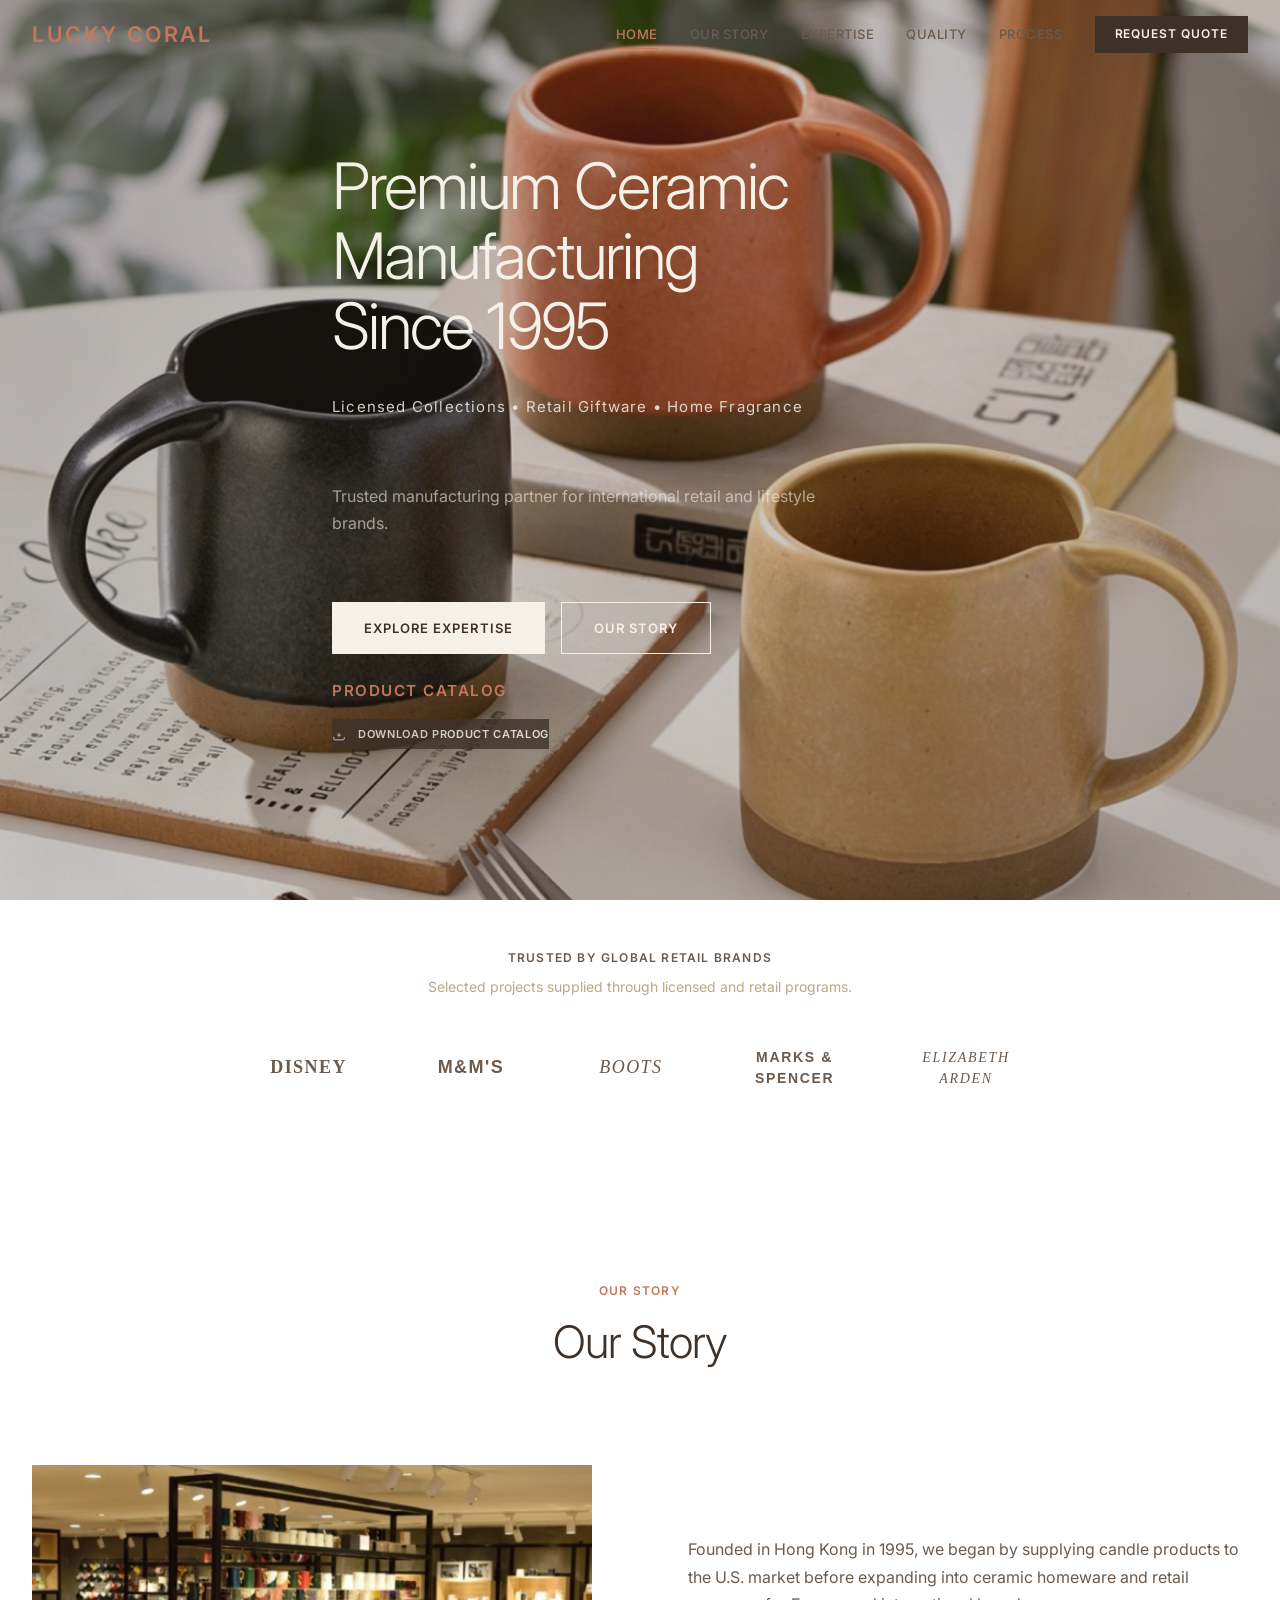
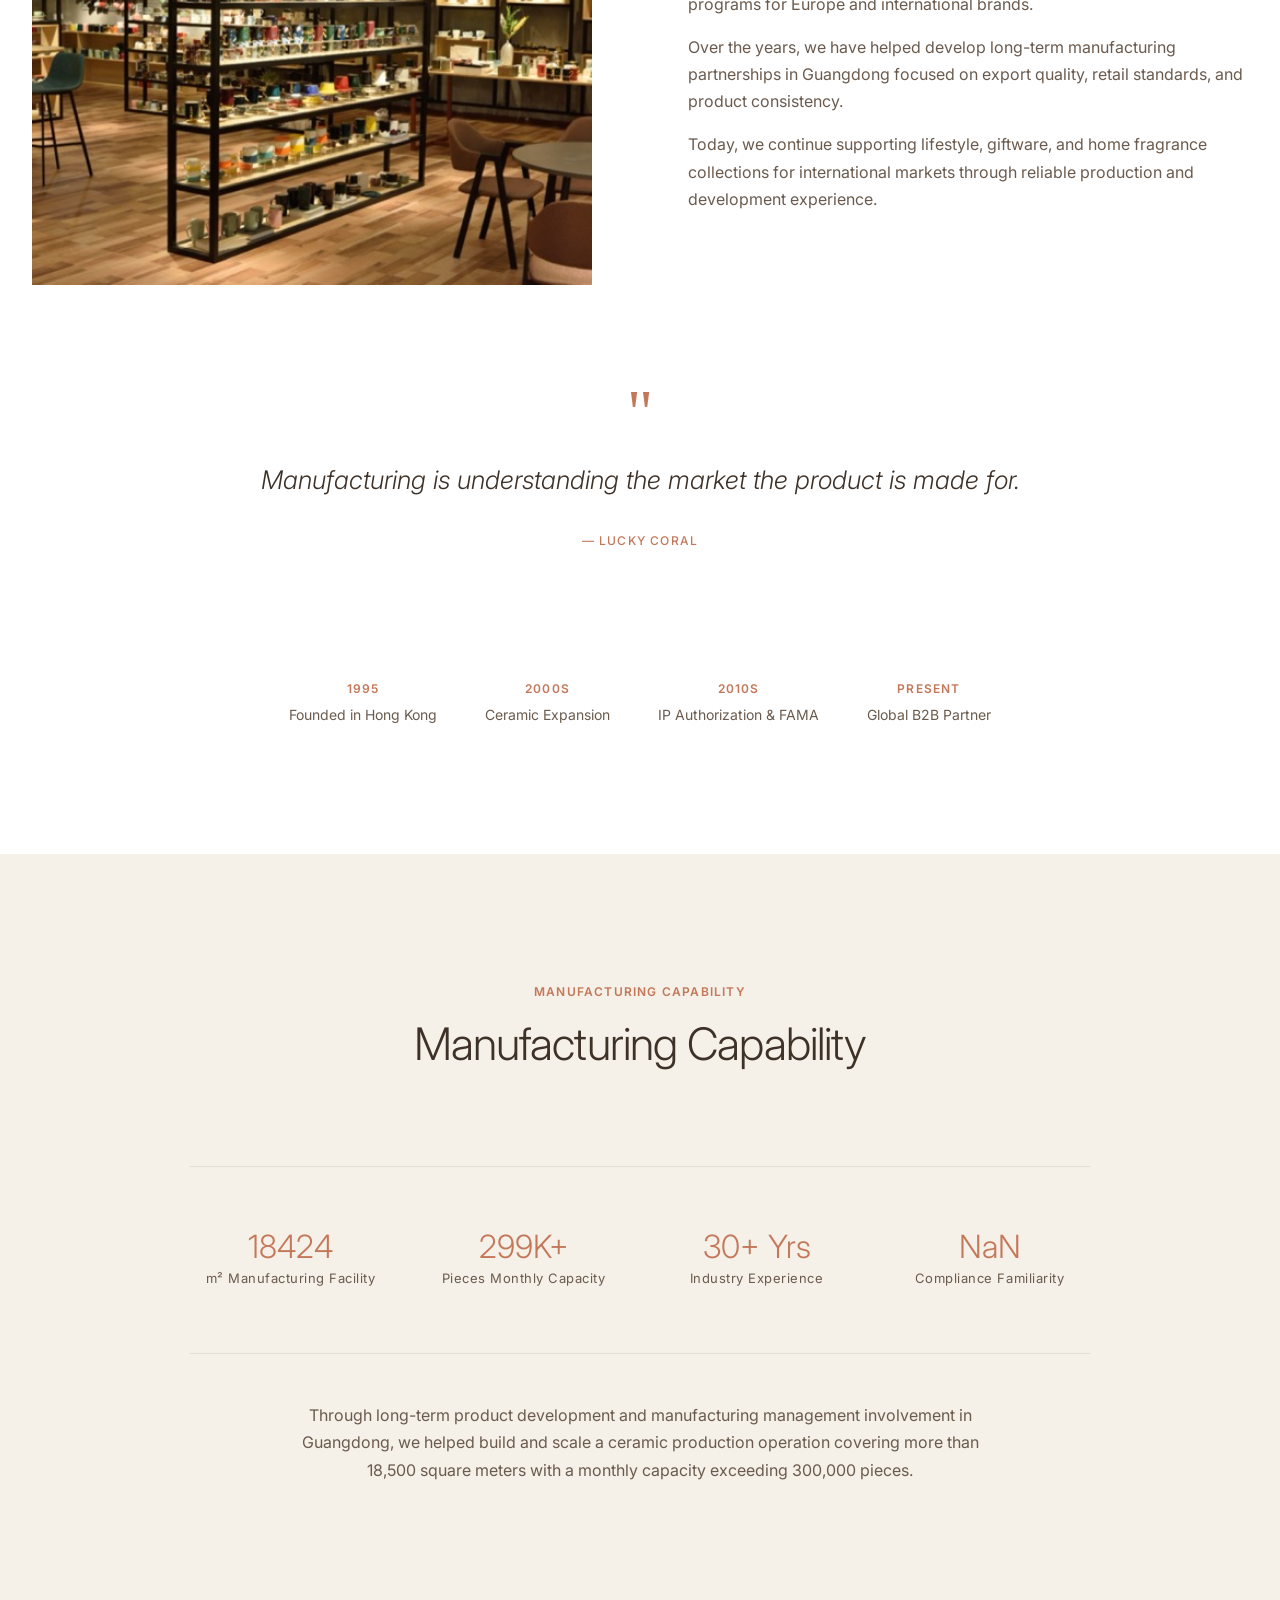
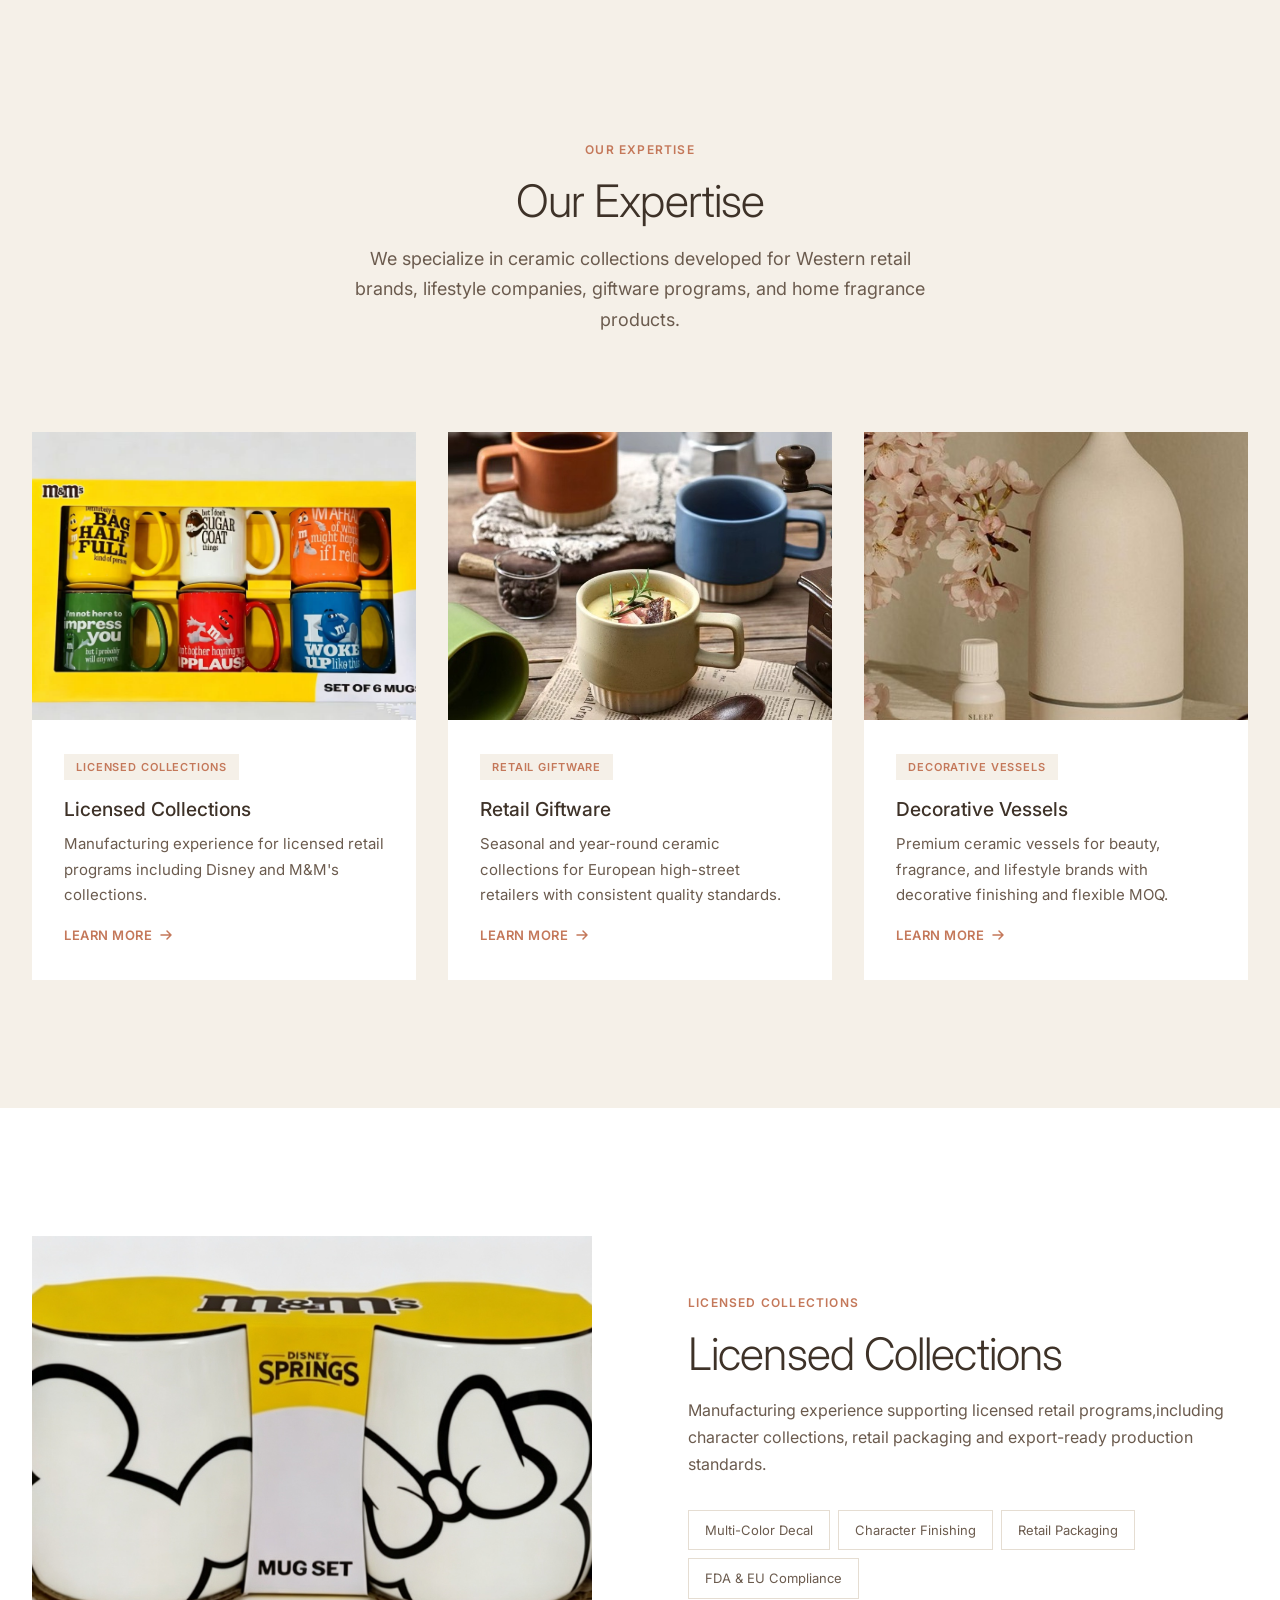
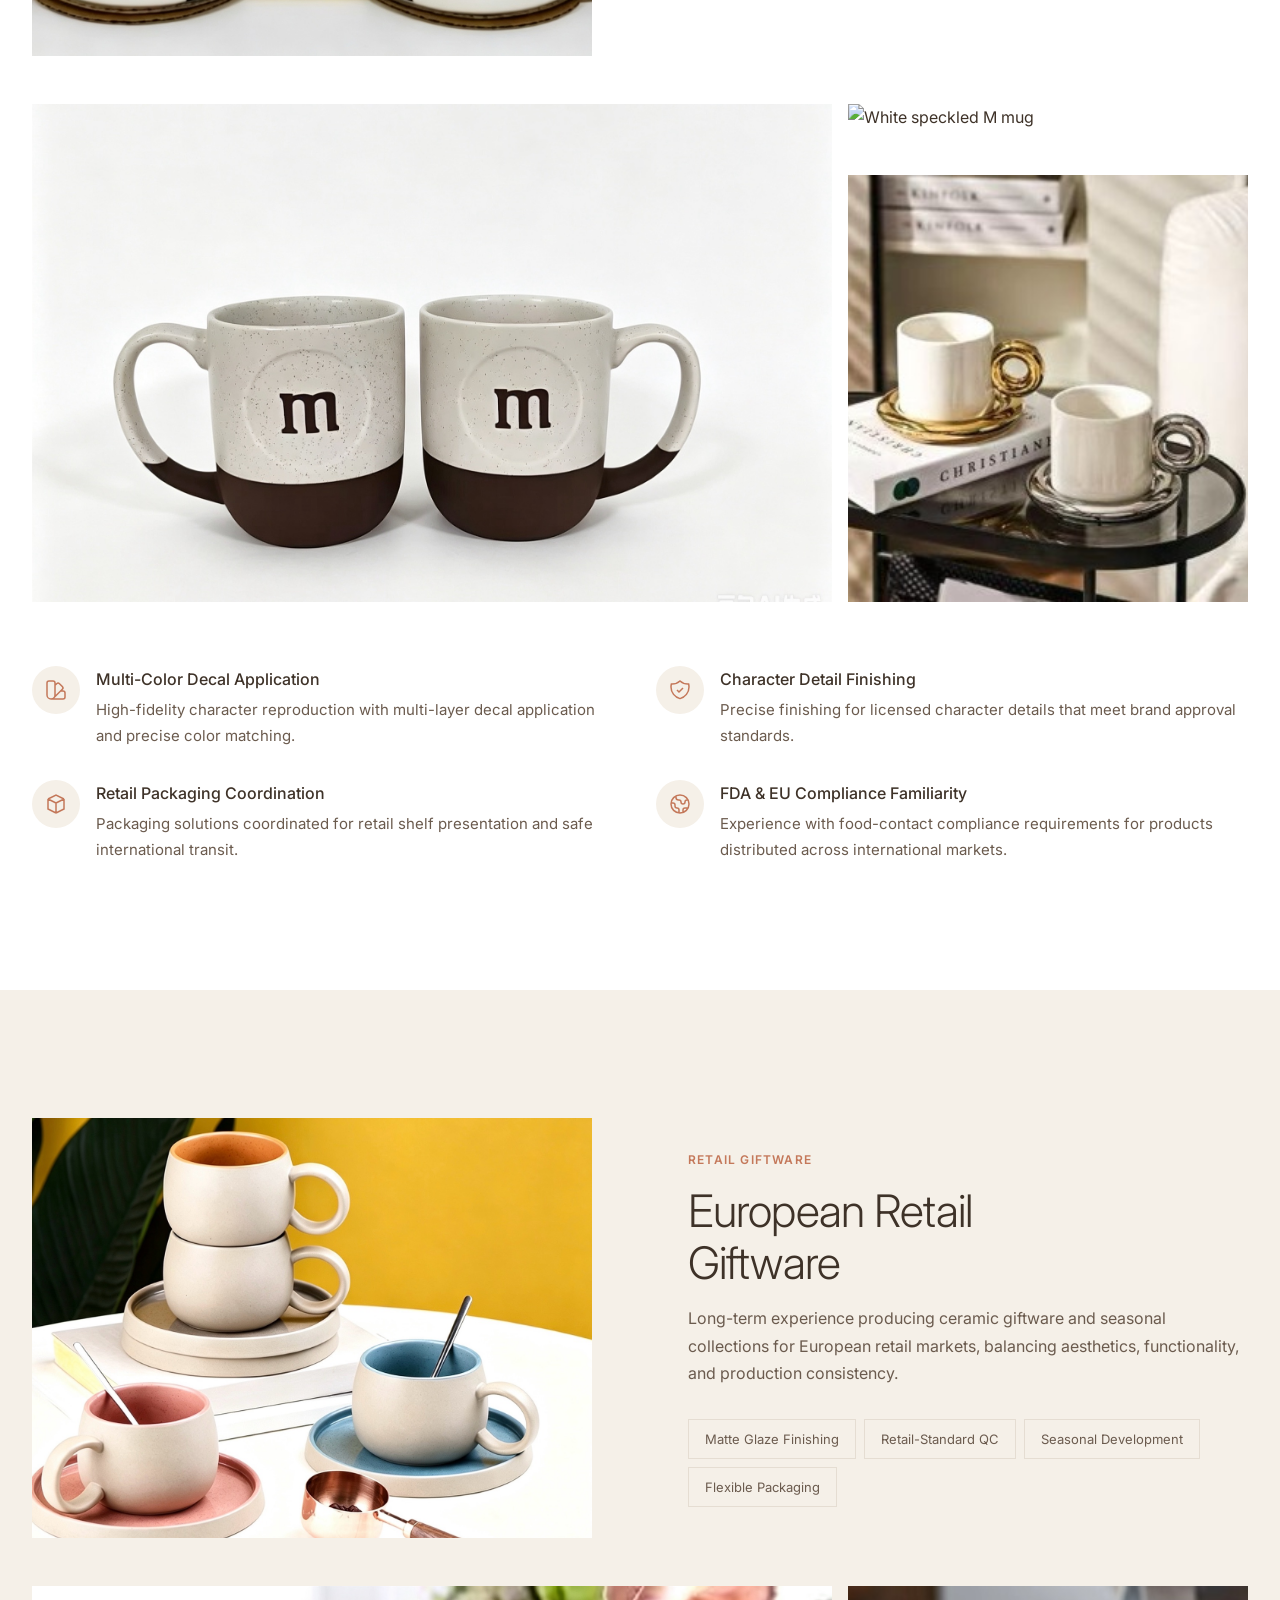
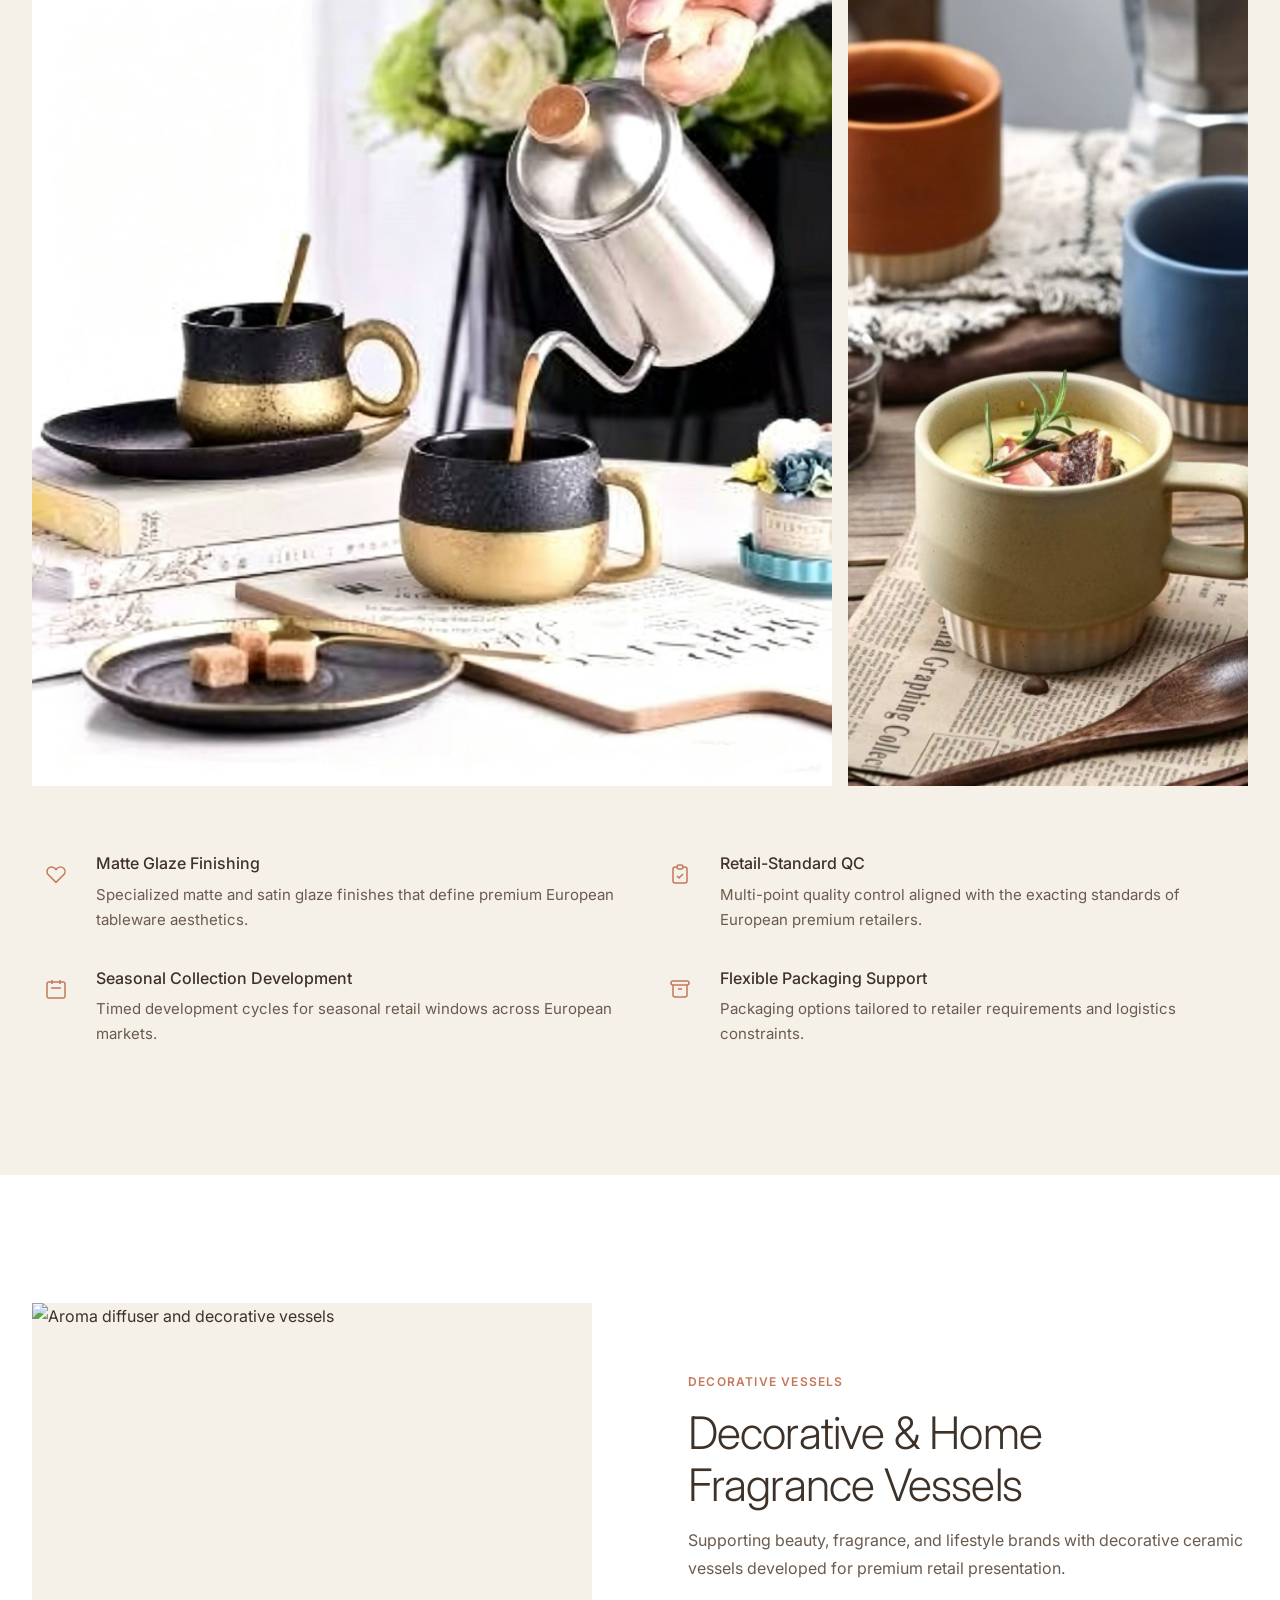
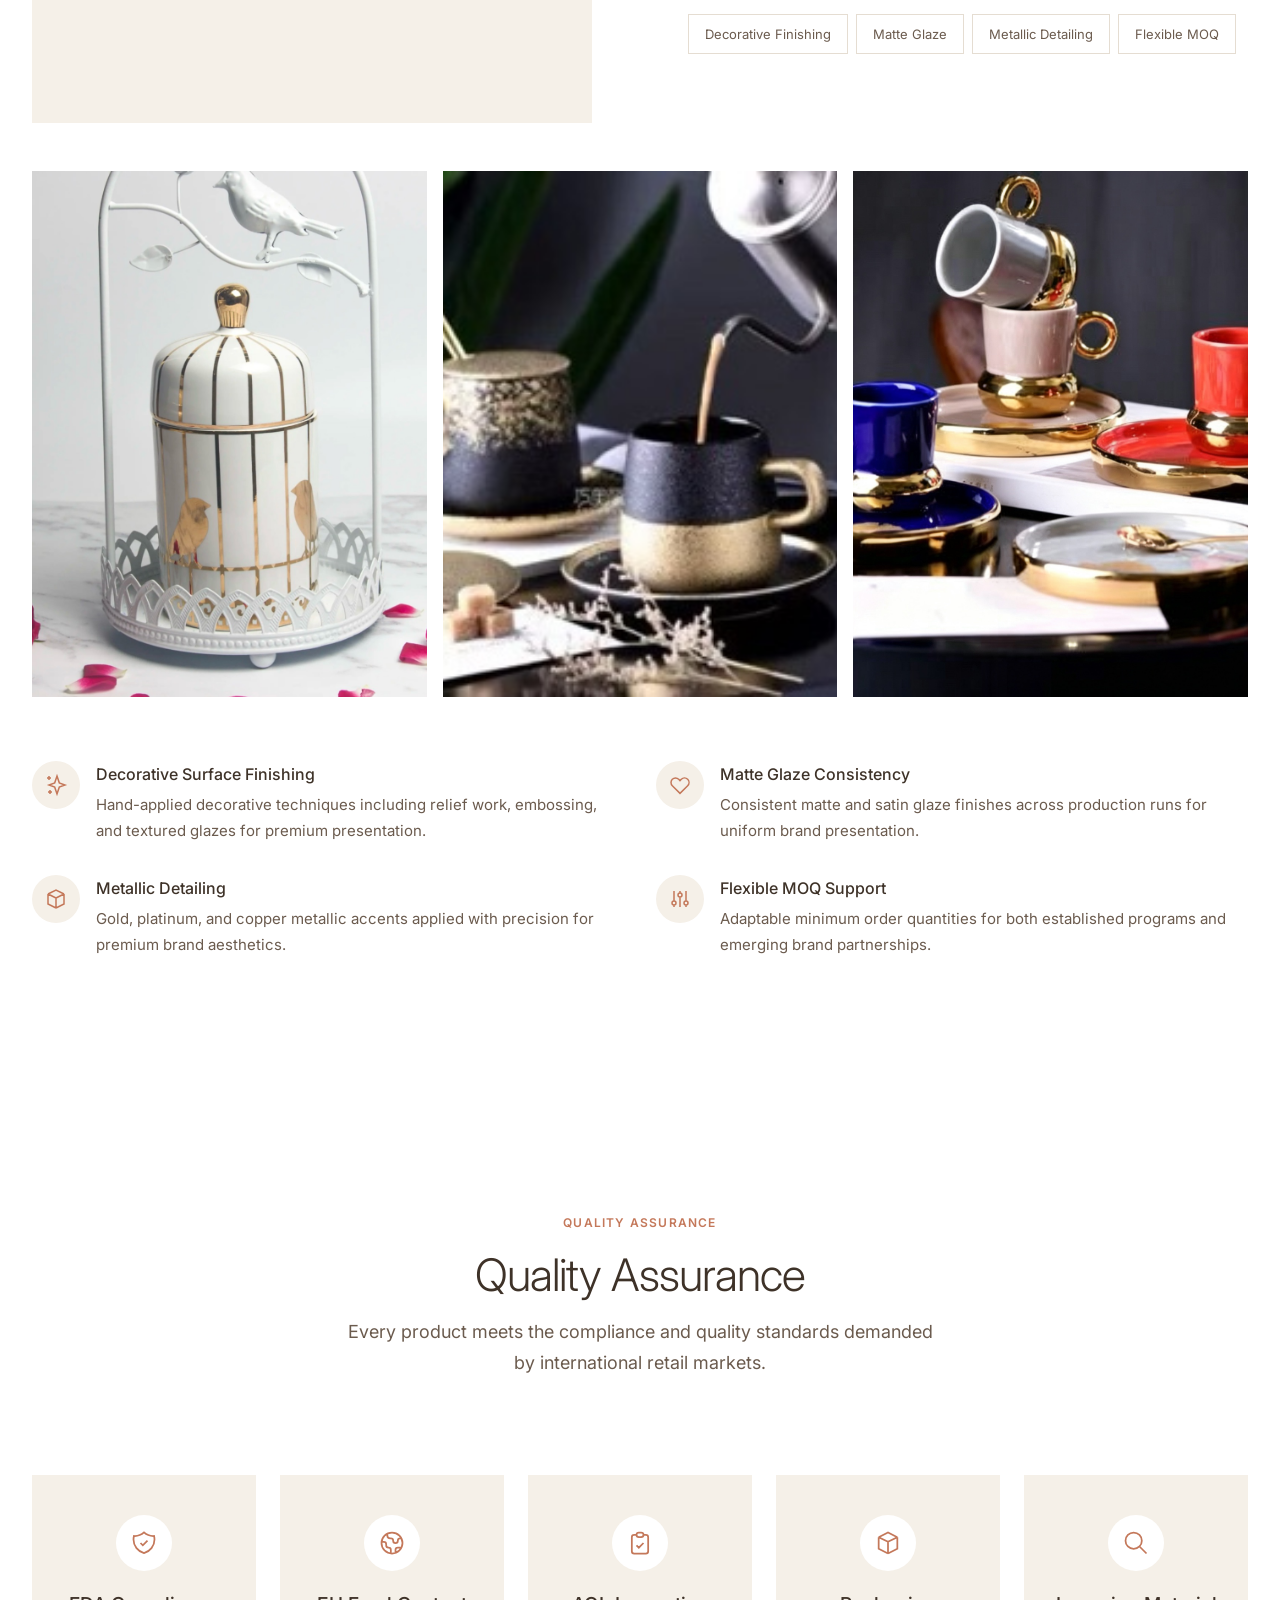
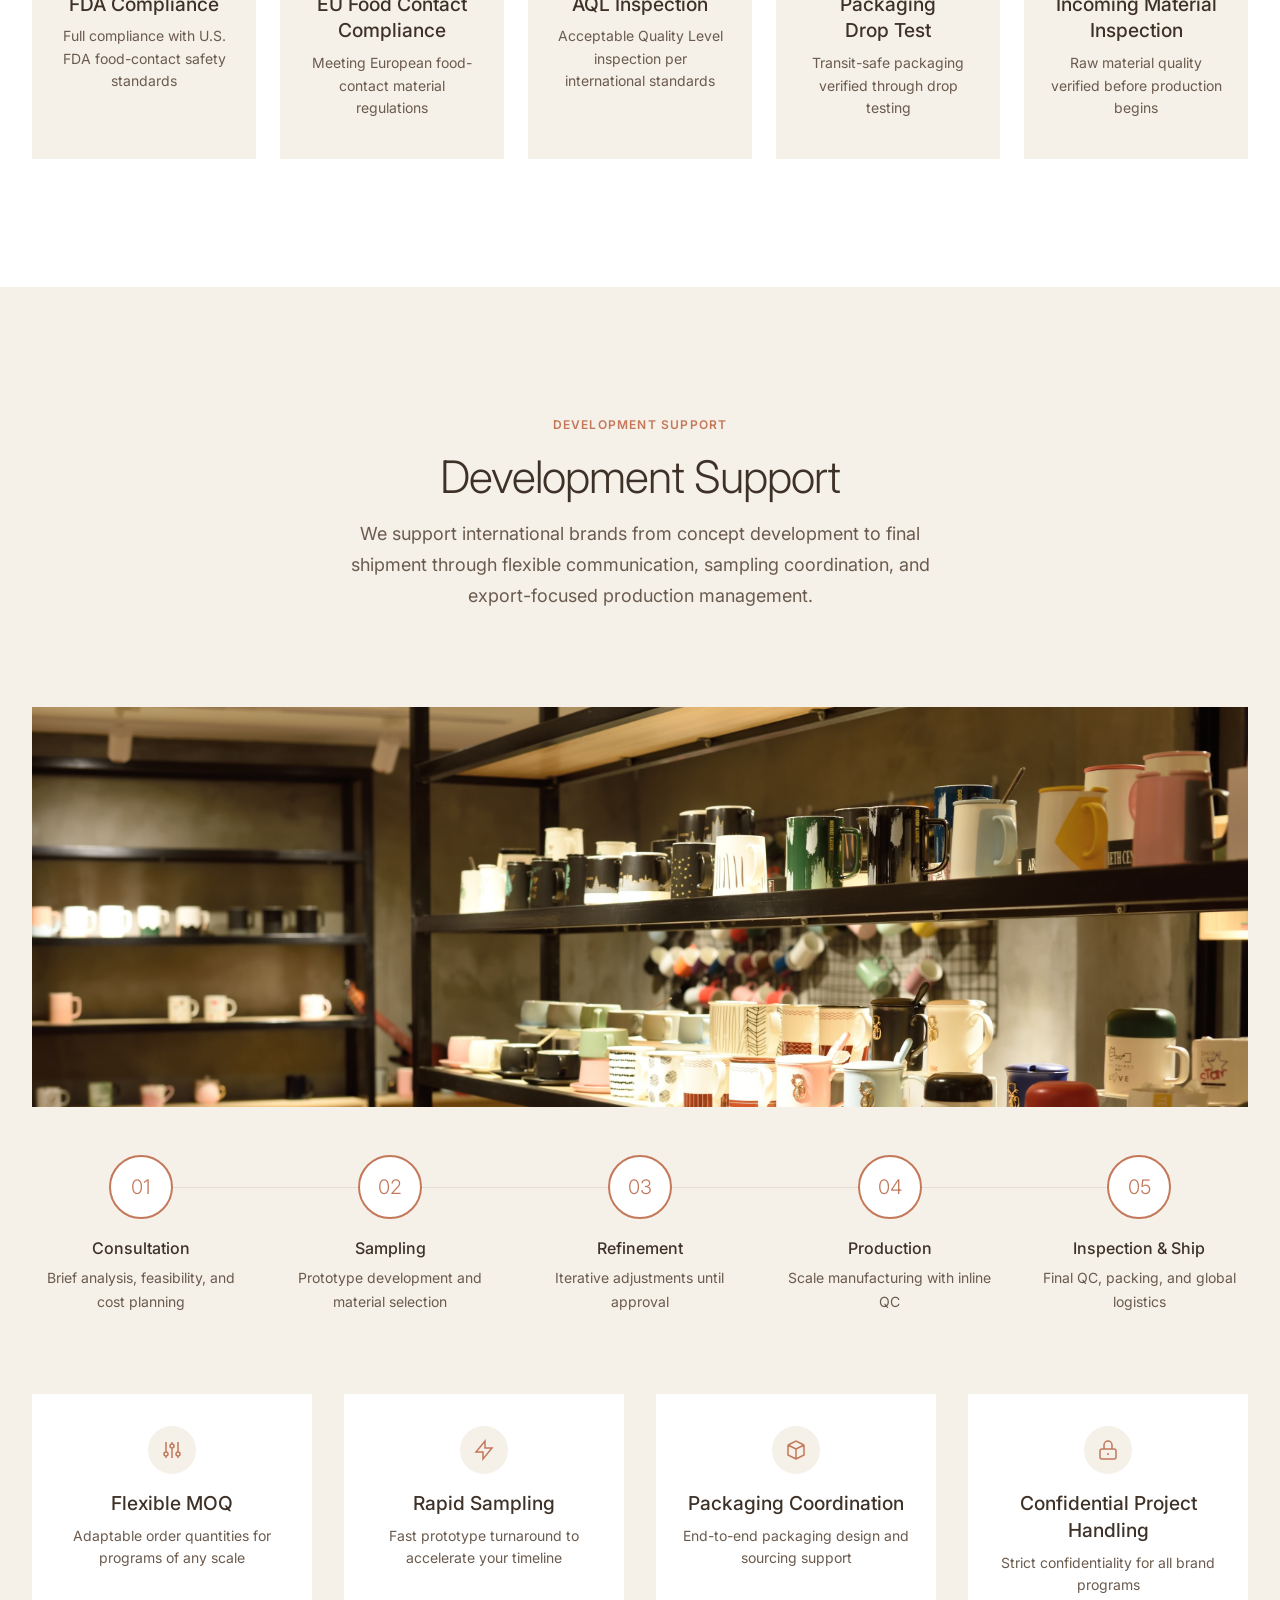
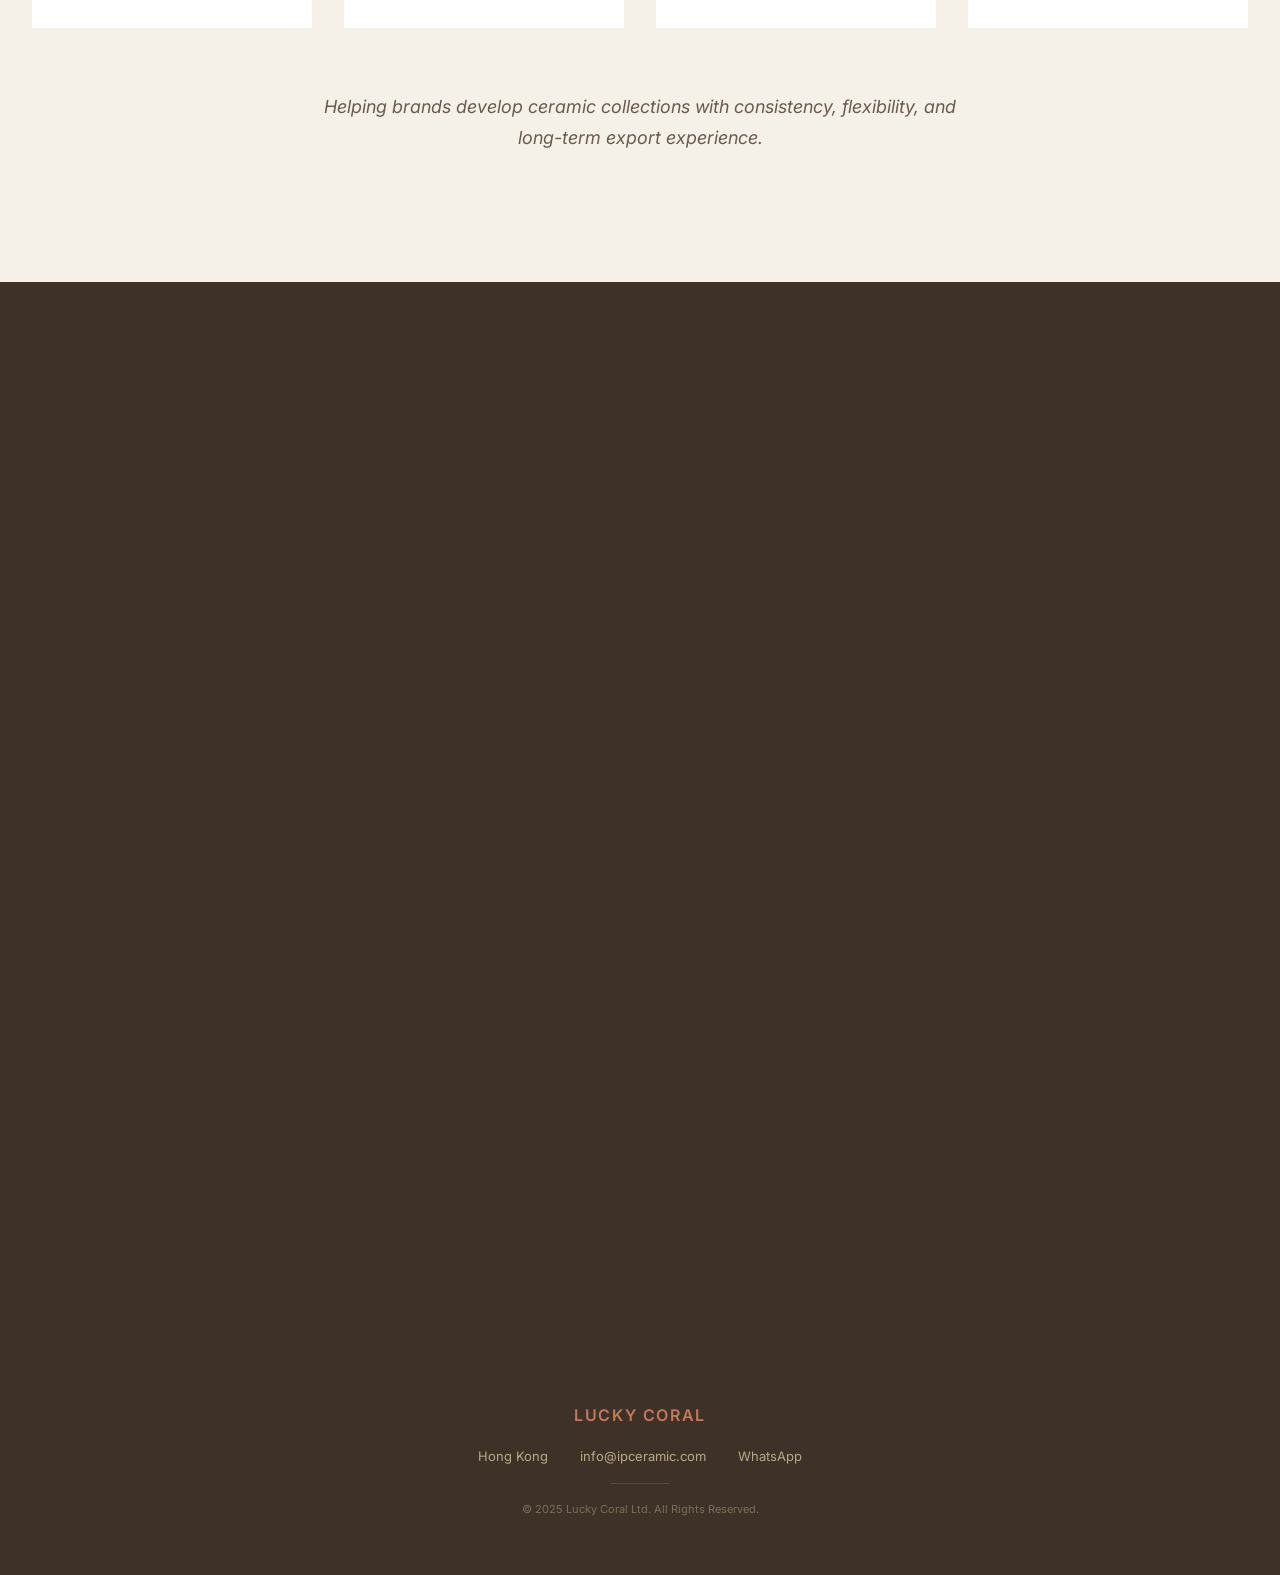
==== commit d85ba60e: "Update index.html" ====
--- a/index.html
+++ b/index.html
@@ -250,7 +250,7 @@
         </div>
         <div style="display:grid;gap:1rem">
           <div style="overflow:hidden">
-            <img src="assets/img/licensed-disney.jpeg" alt="White speckled M mug" style="width:100%;height:100%;object-fit:cover" loading="lazy">
+            <img src="assets/img/licensed-mm-spring.jpeg.JPG" alt="White speckled M mug" style="width:100%;height:100%;object-fit:cover" loading="lazy">
           </div>
           <div style="overflow:hidden">
             <img src="assets/img/licensed-sm.jpeg" alt="Black and white ring-handle cups" style="width:100%;height:100%;object-fit:cover" loading="lazy">
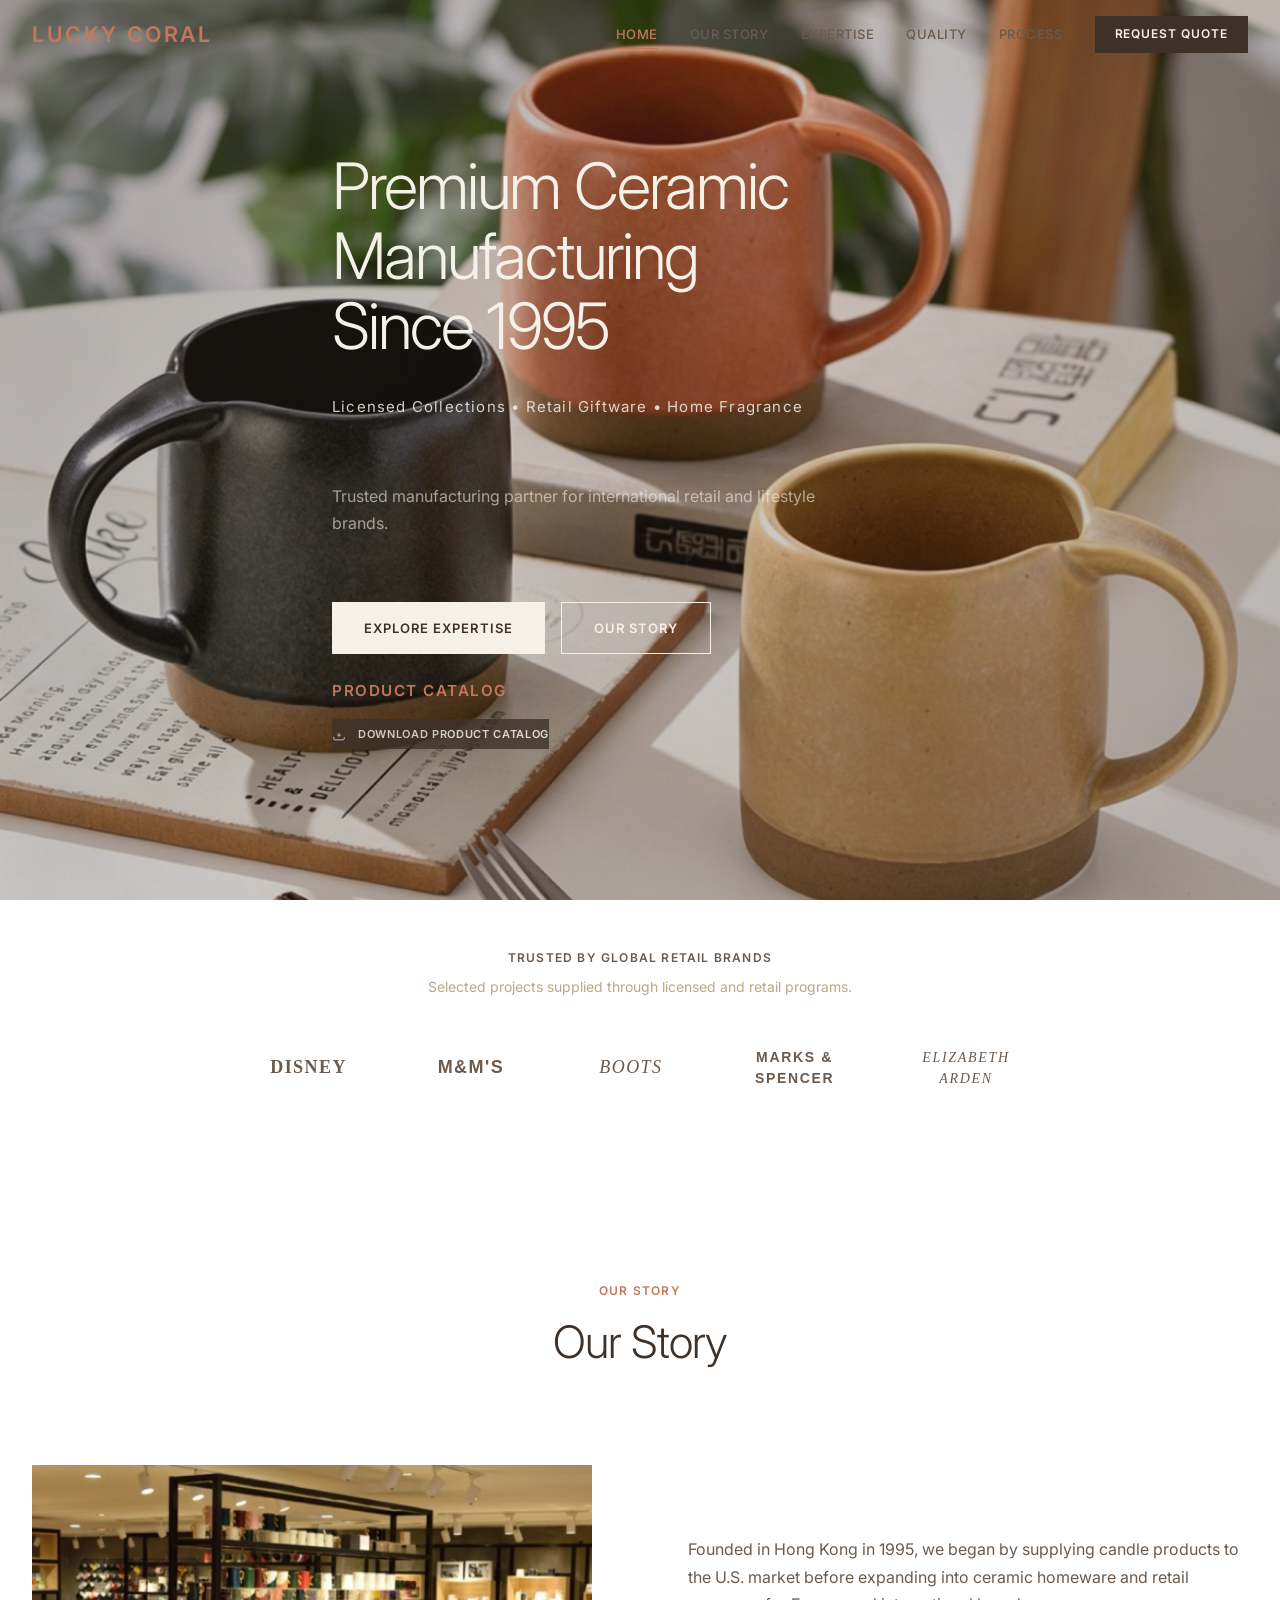
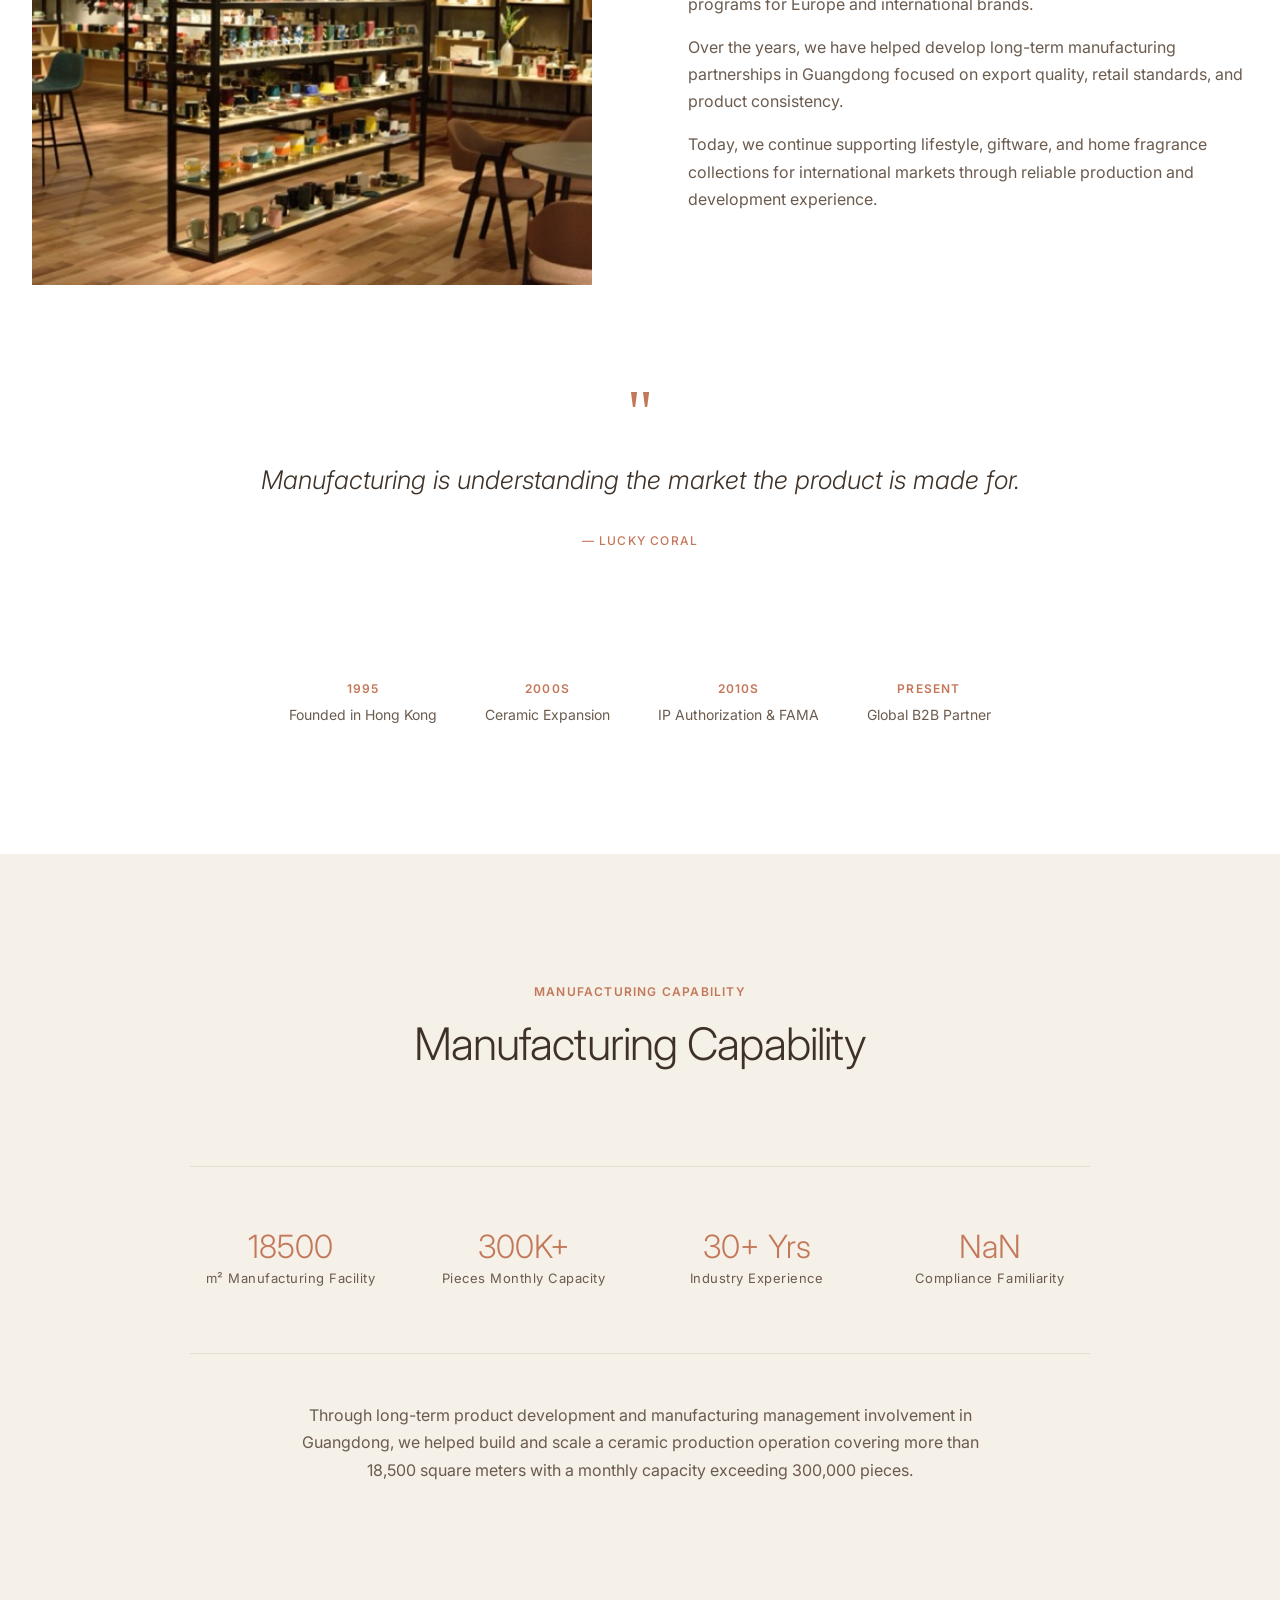
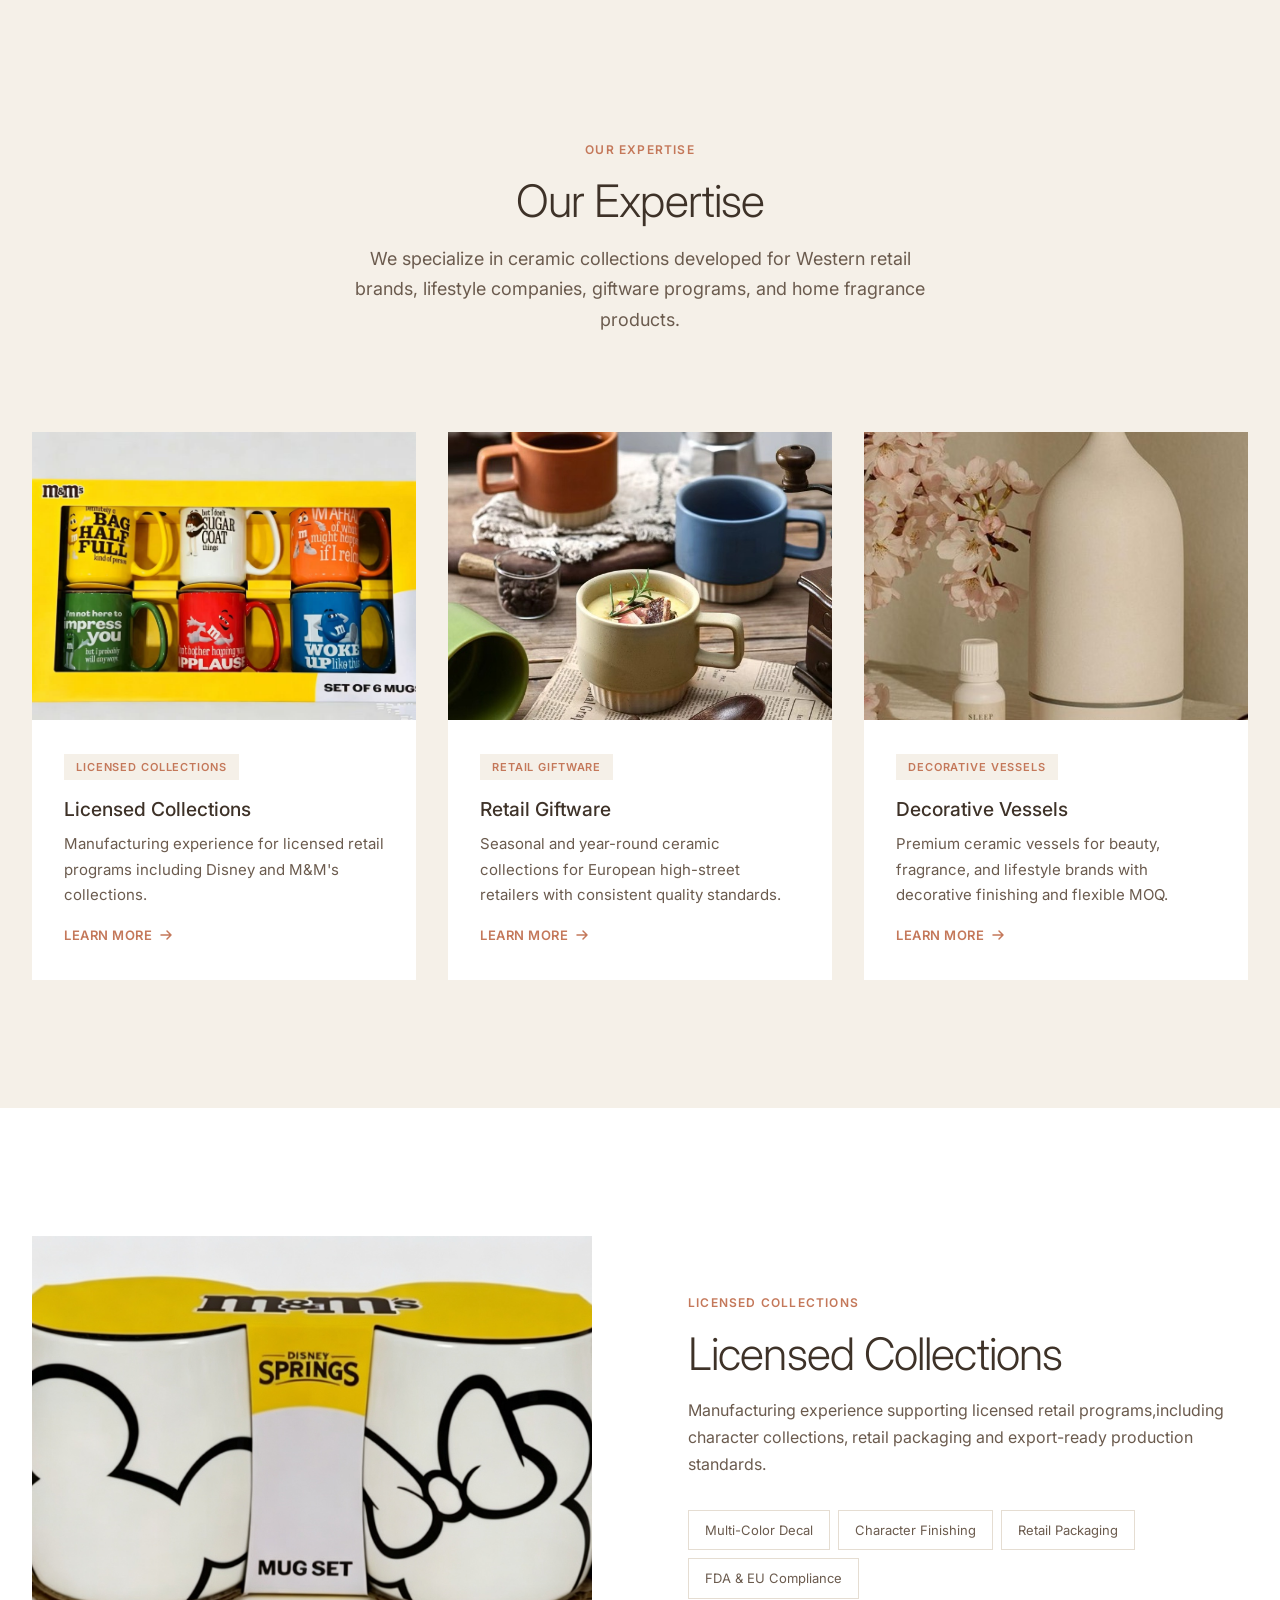
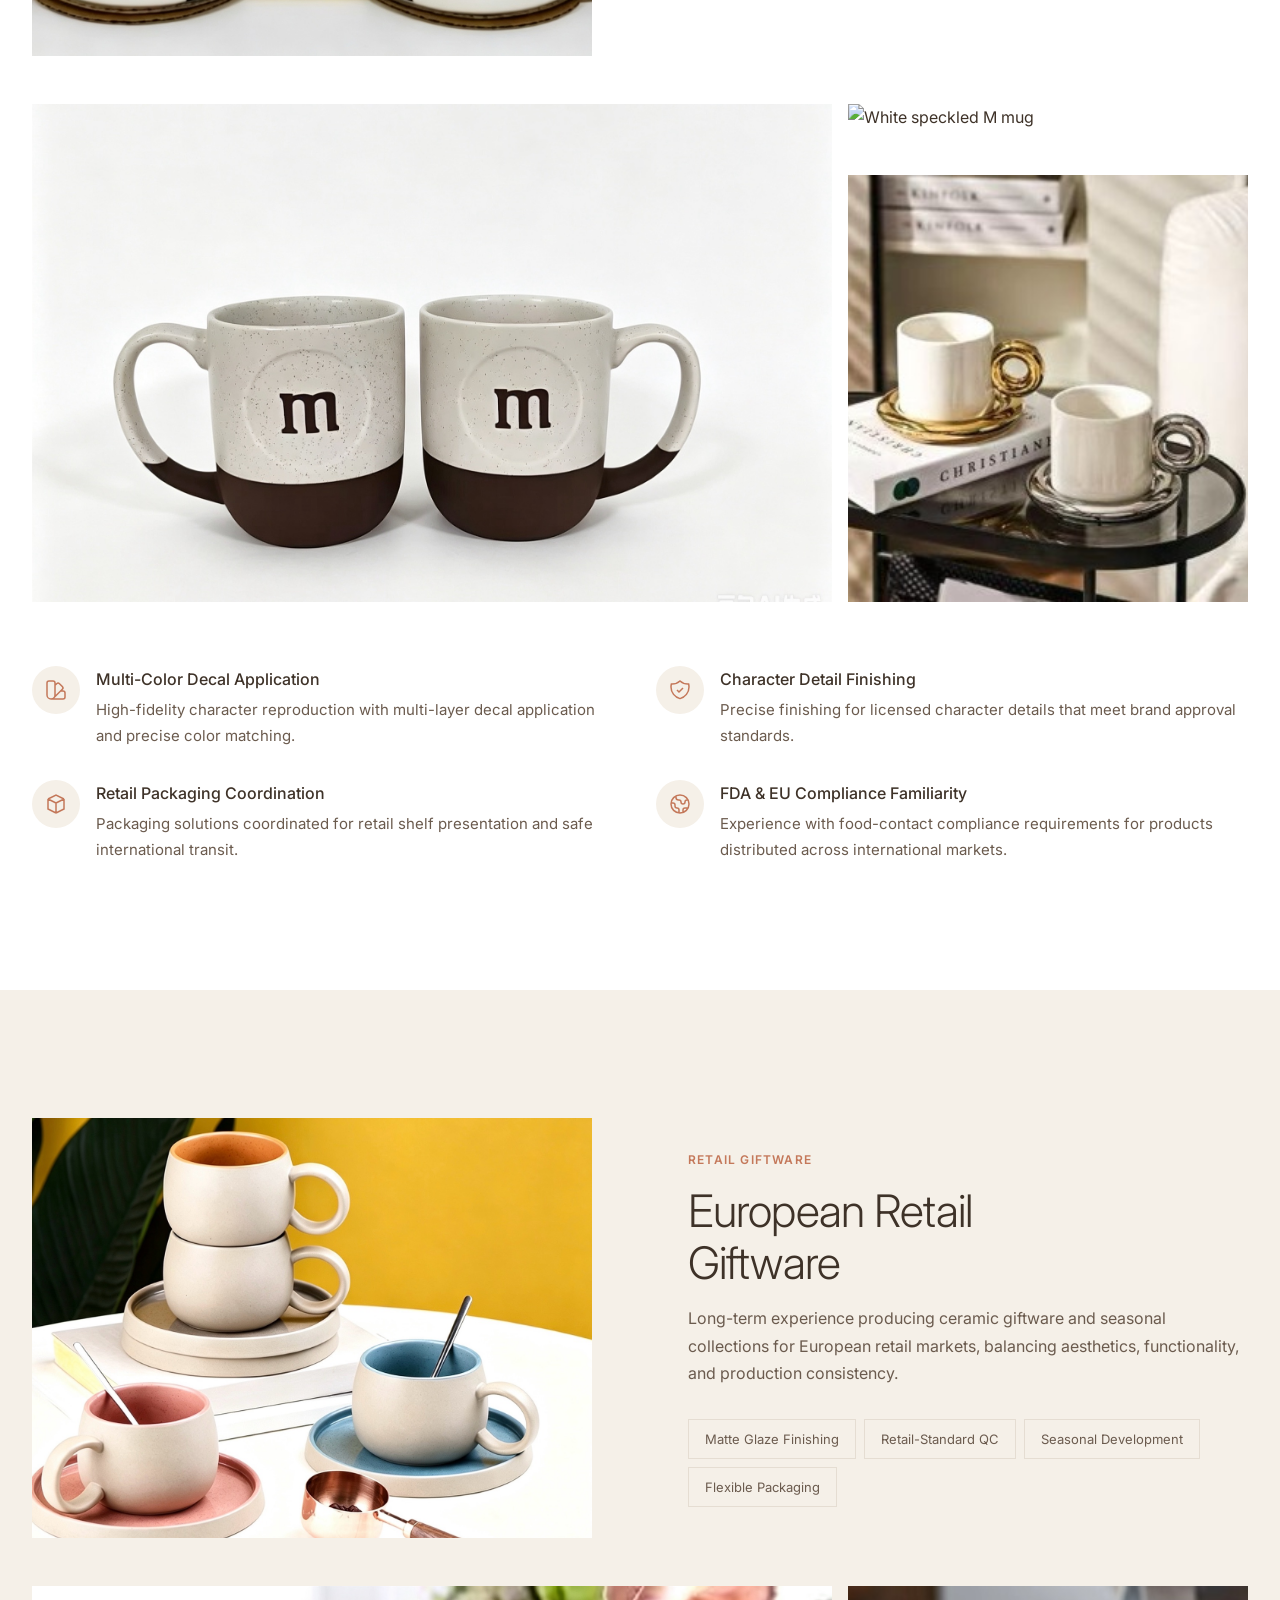
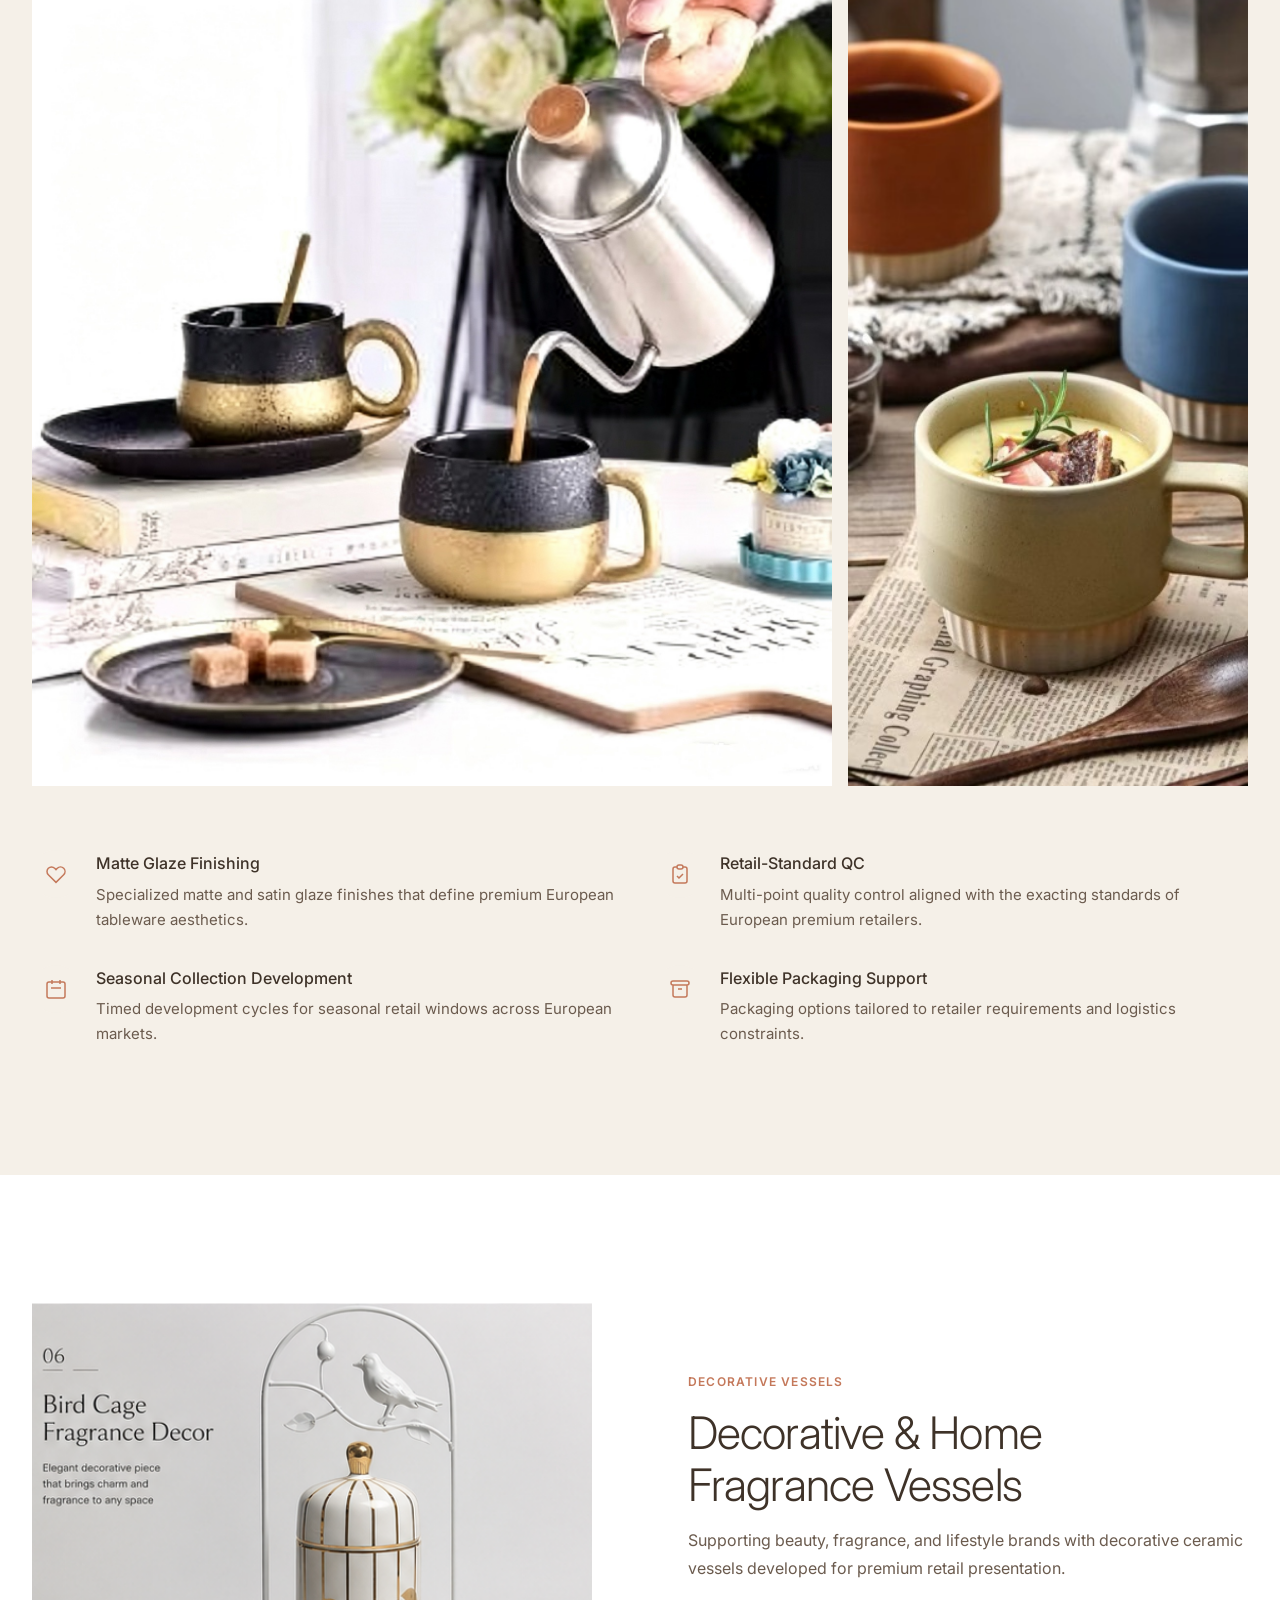
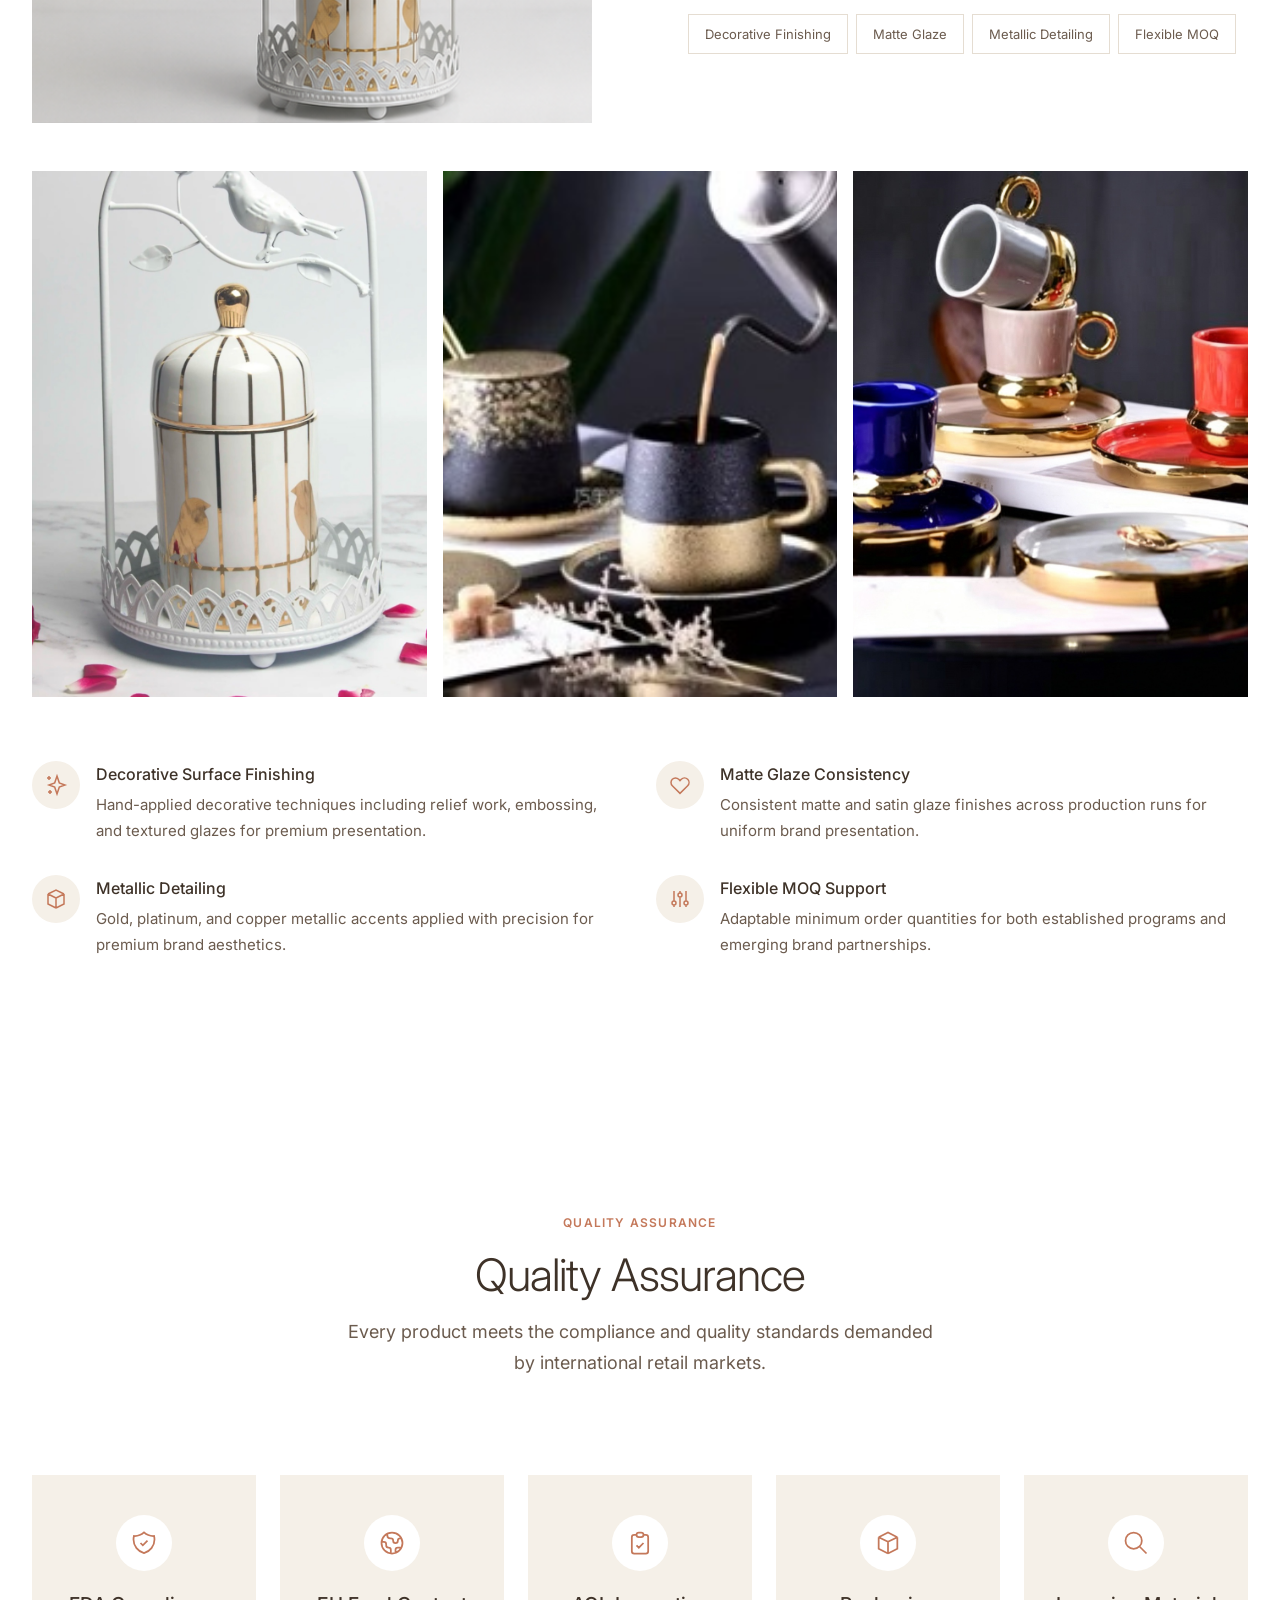
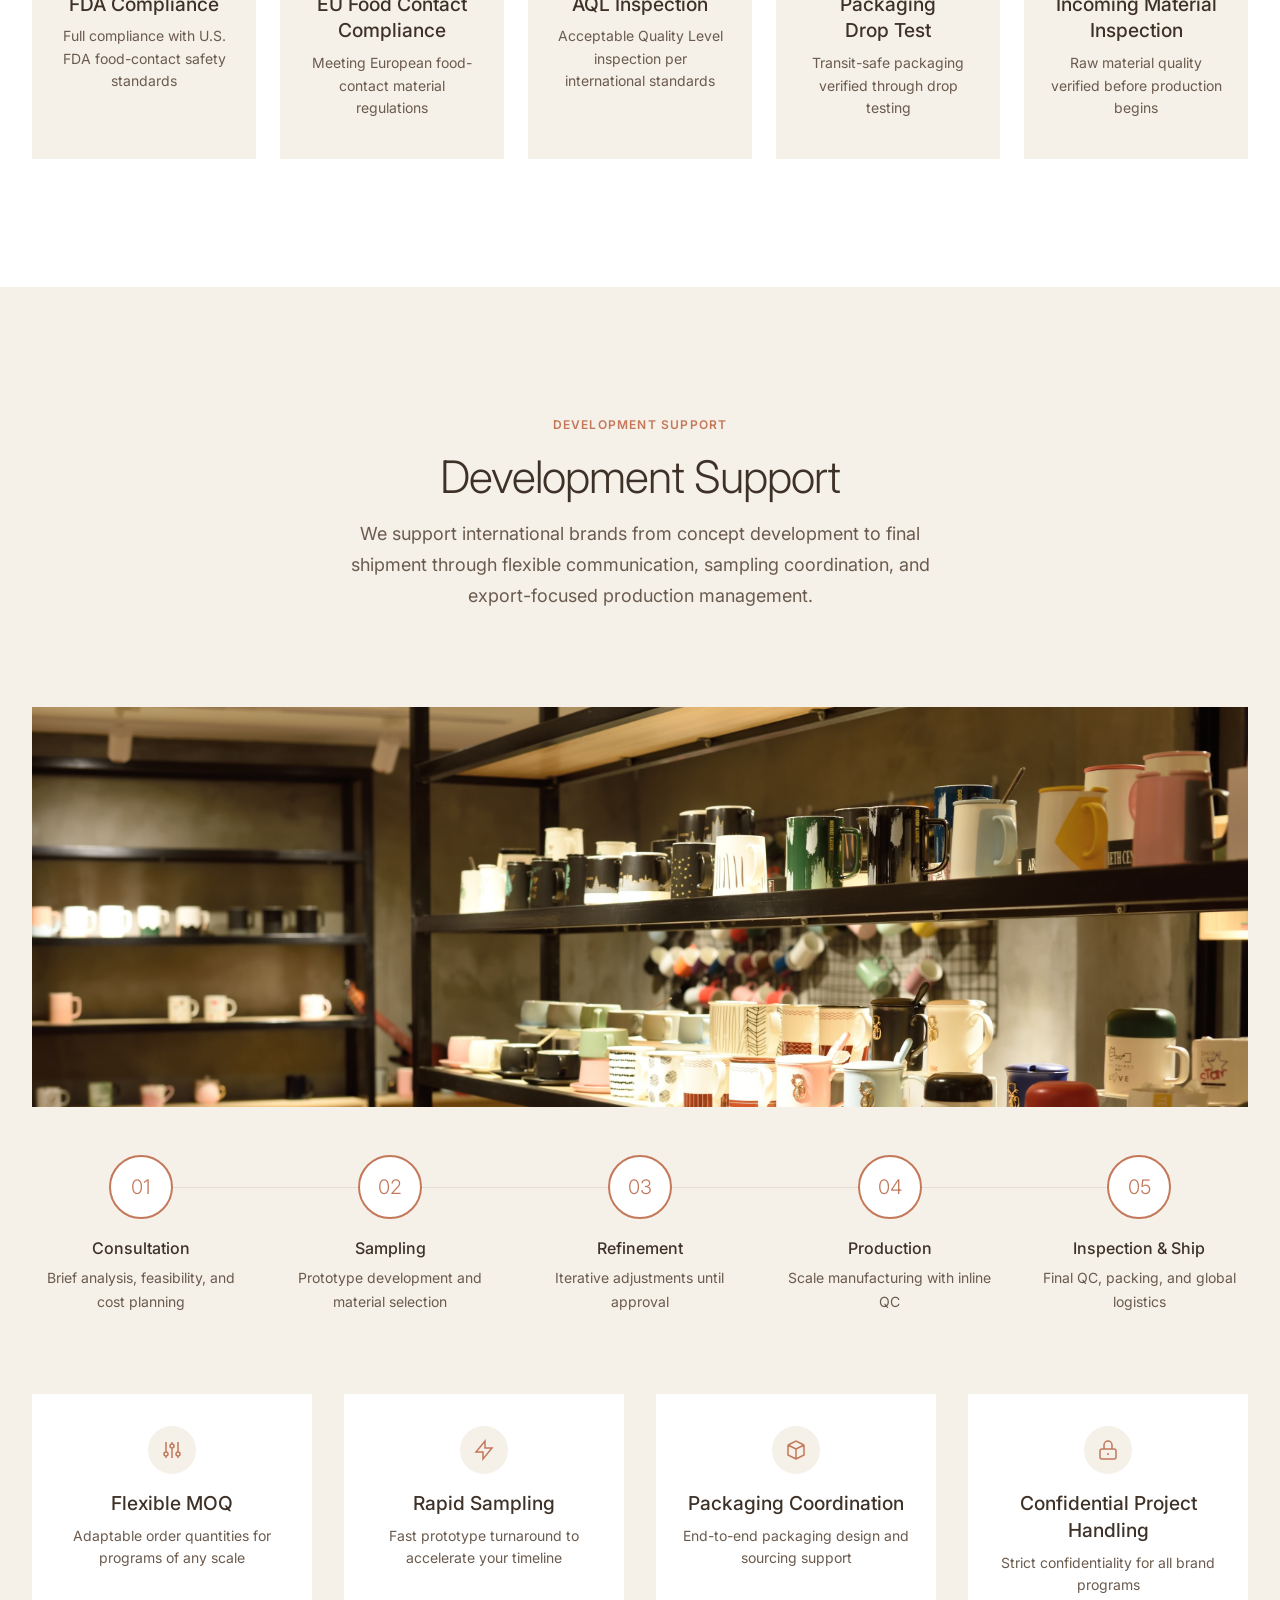
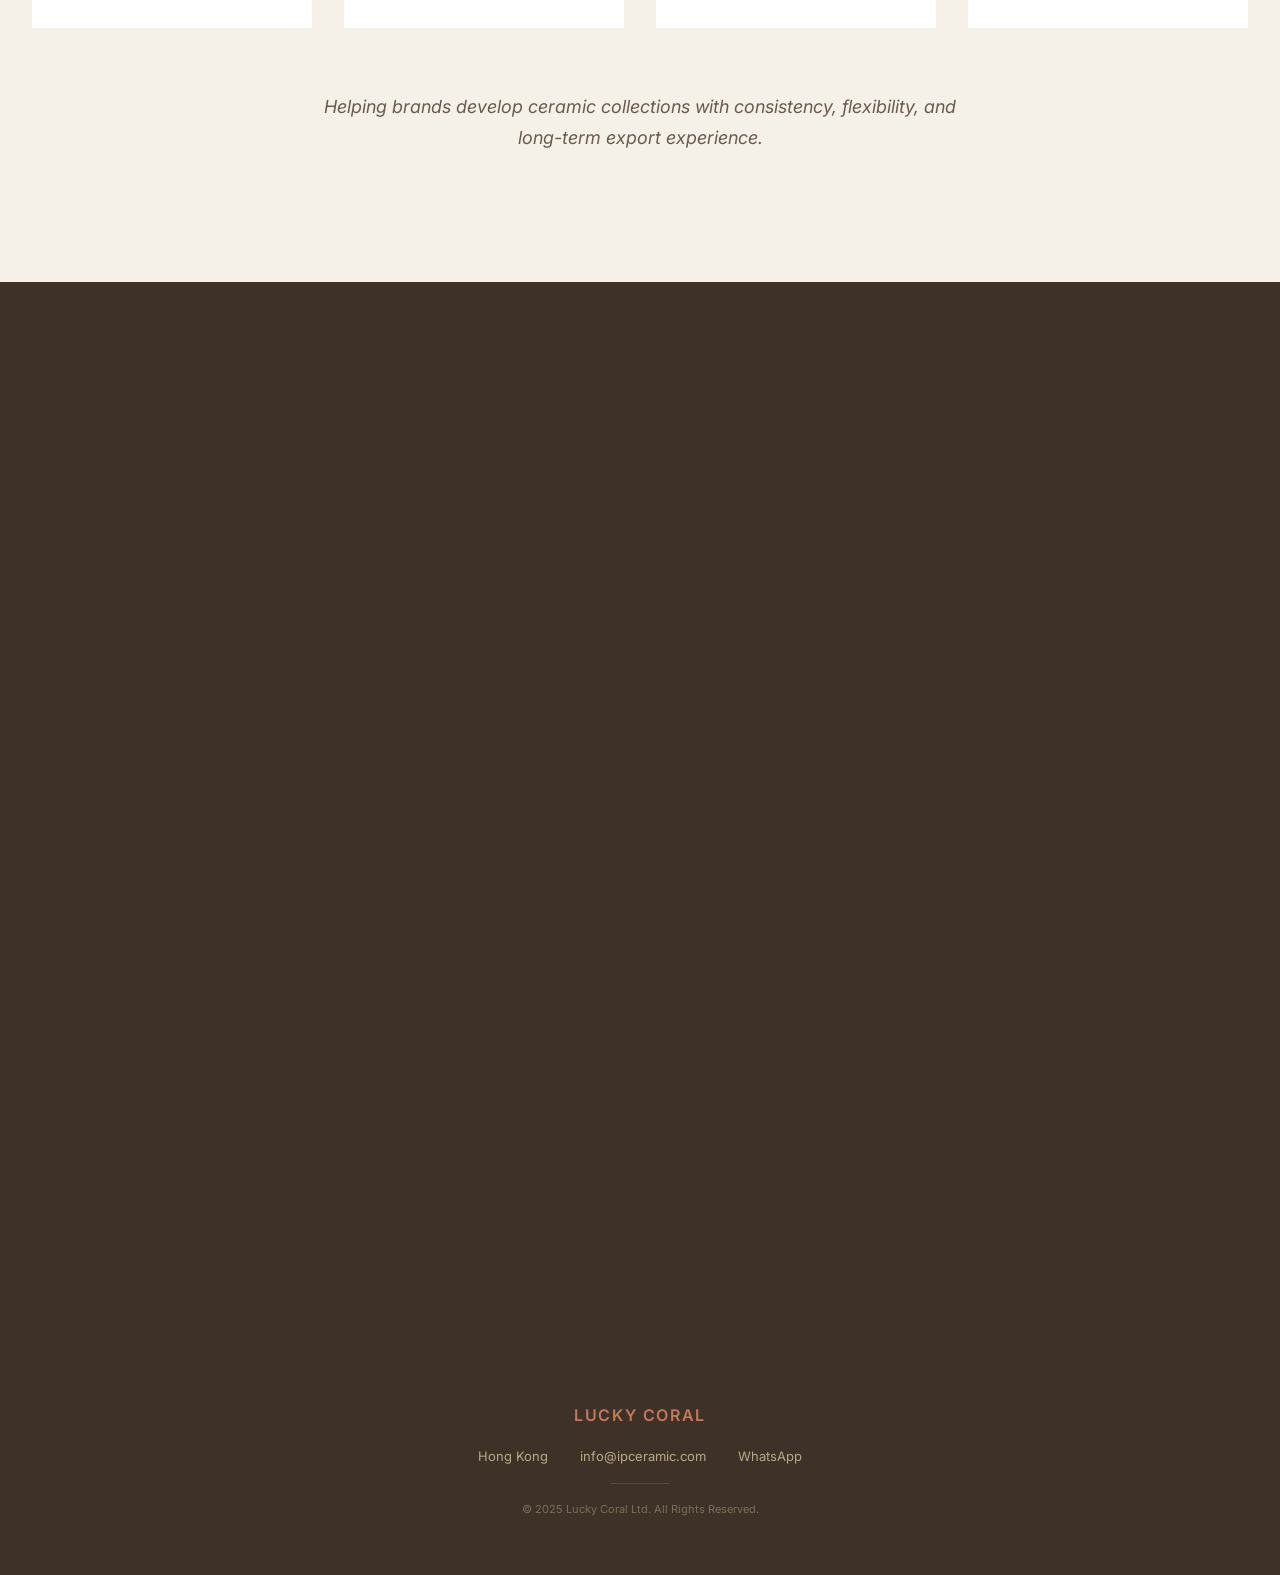
==== commit c6df1ad5: "Update index.html" ====
--- a/index.html
+++ b/index.html
@@ -376,7 +376,7 @@
     <div class="container">
       <div class="split-row reveal">
         <div class="split-row__image">
-          <img src="assets/img/birdcage-main.png" alt="Aroma diffuser and decorative vessels" loading="lazy">
+          <img src="assets/img/birdcage-main.png.PNG" alt="Aroma diffuser and decorative vessels" loading="lazy">
         </div>
         <div>
           <p class="label" style="color:var(--color-terracotta);margin-bottom:1rem">Decorative Vessels</p>
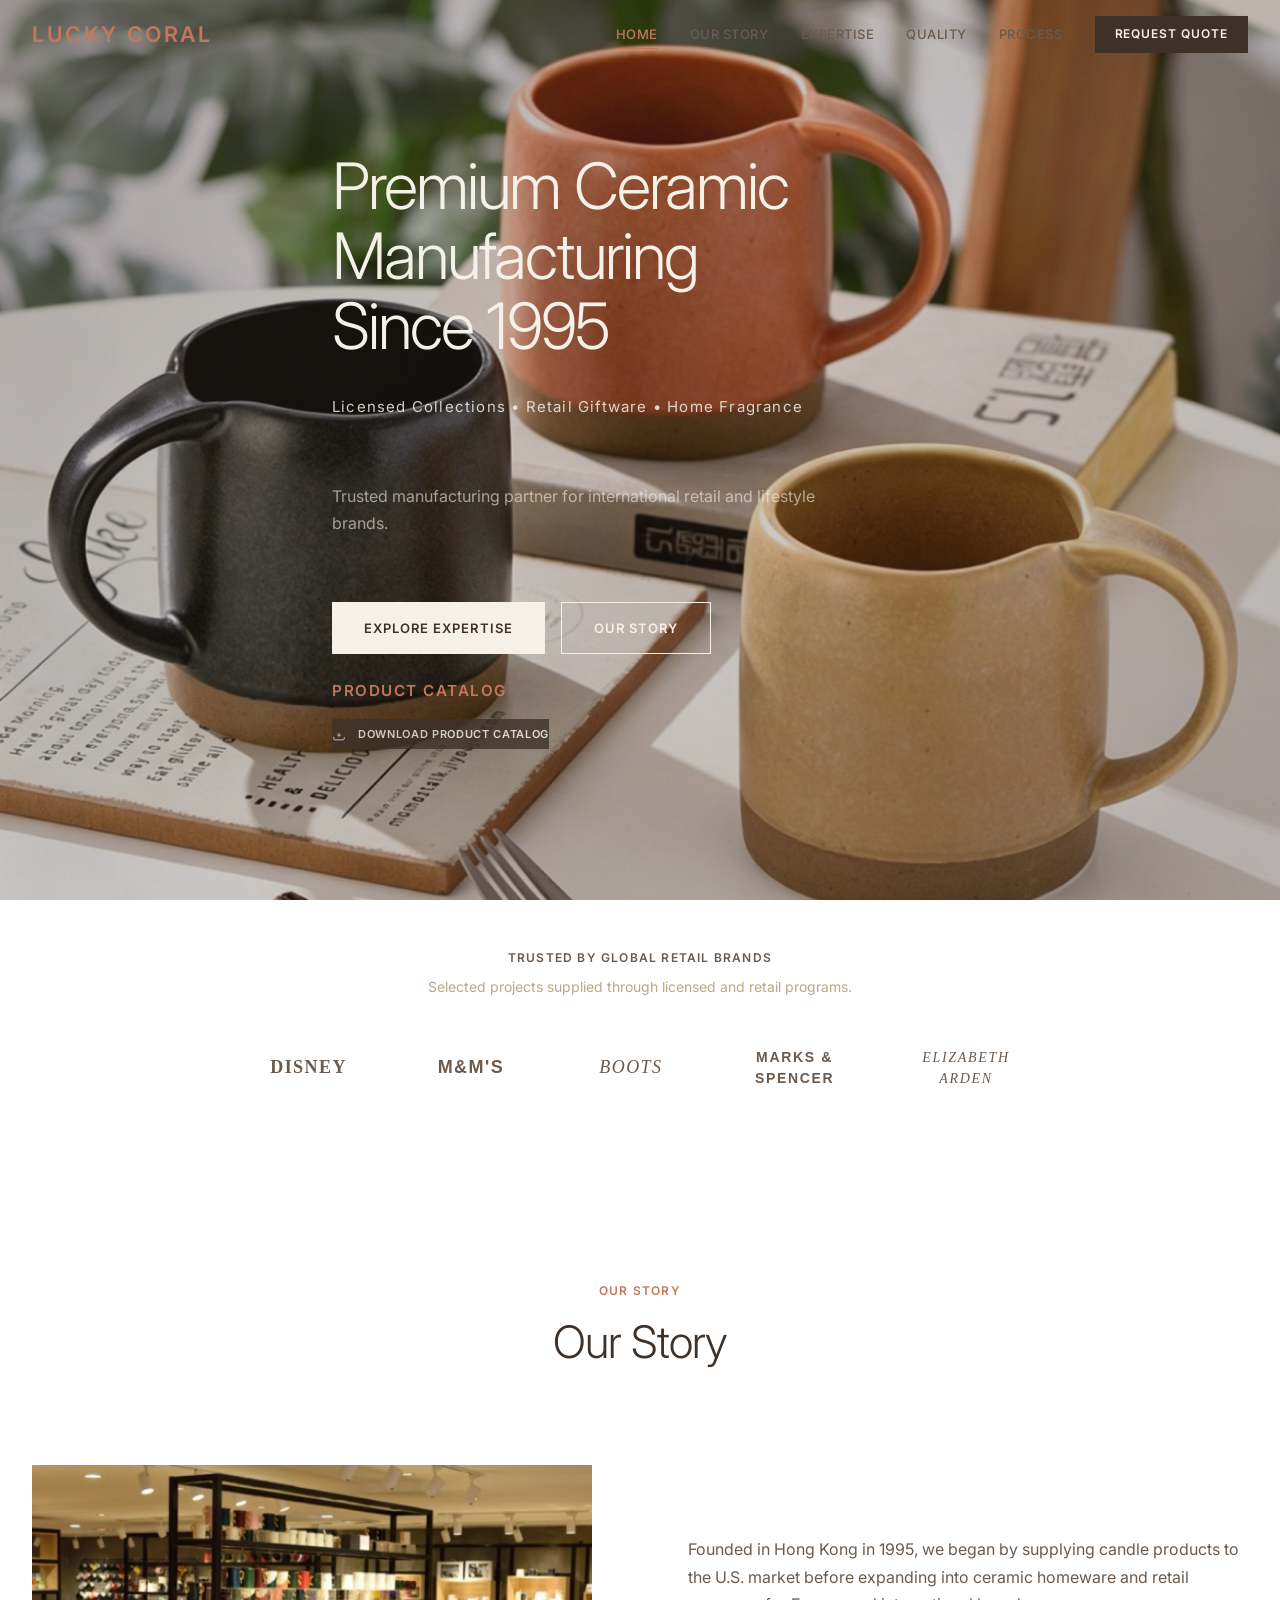
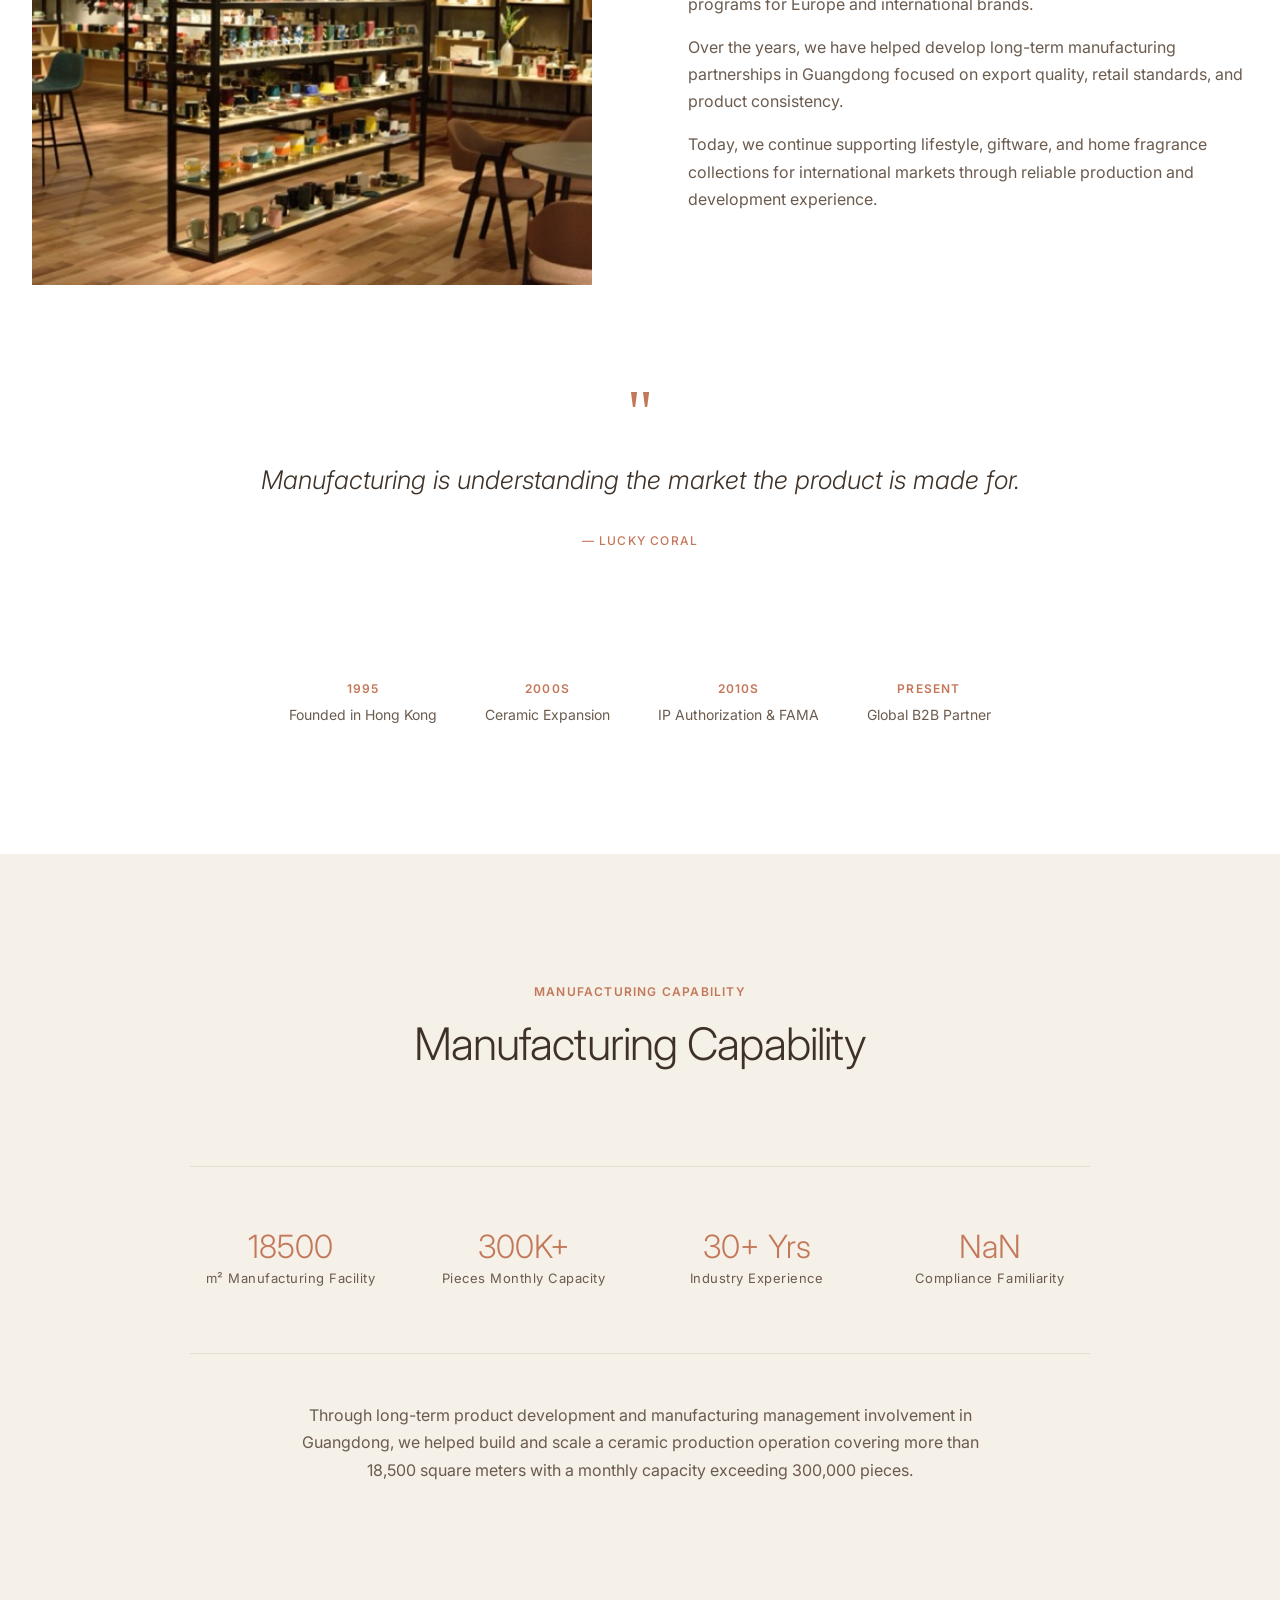
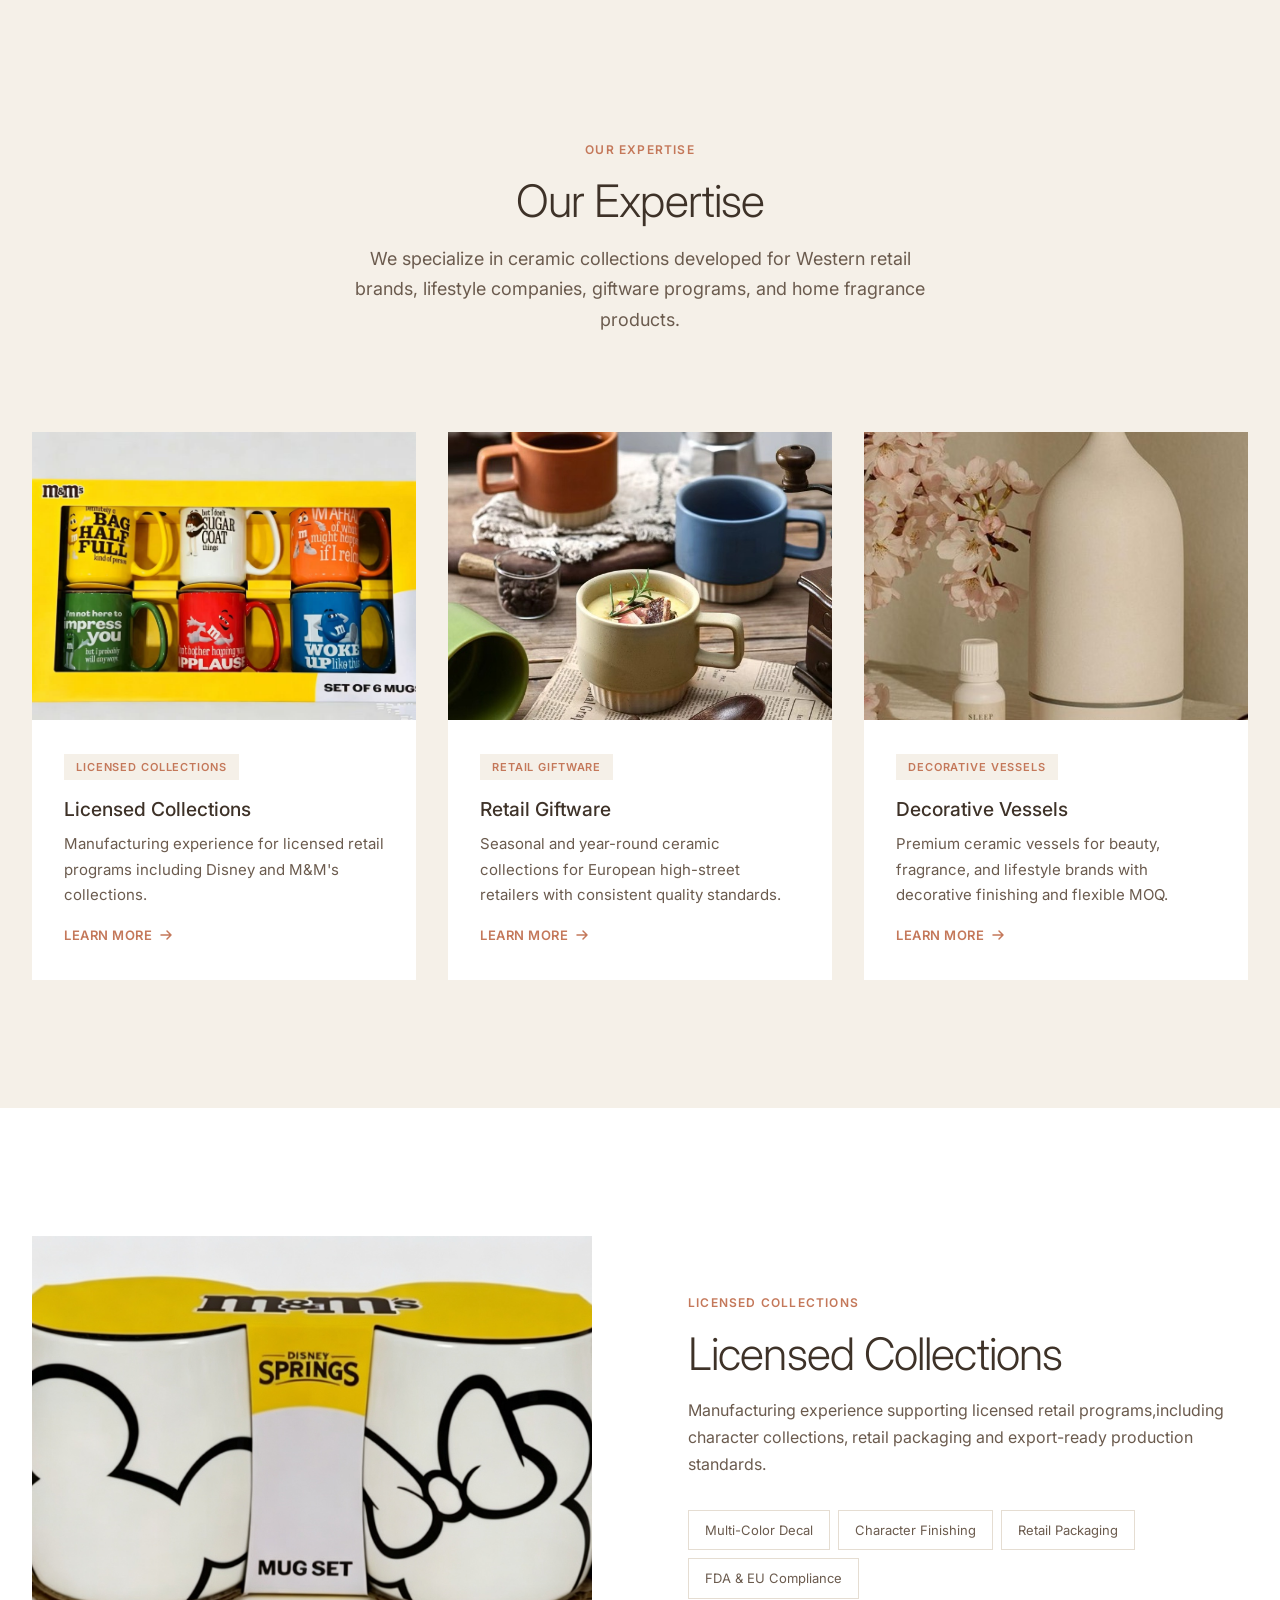
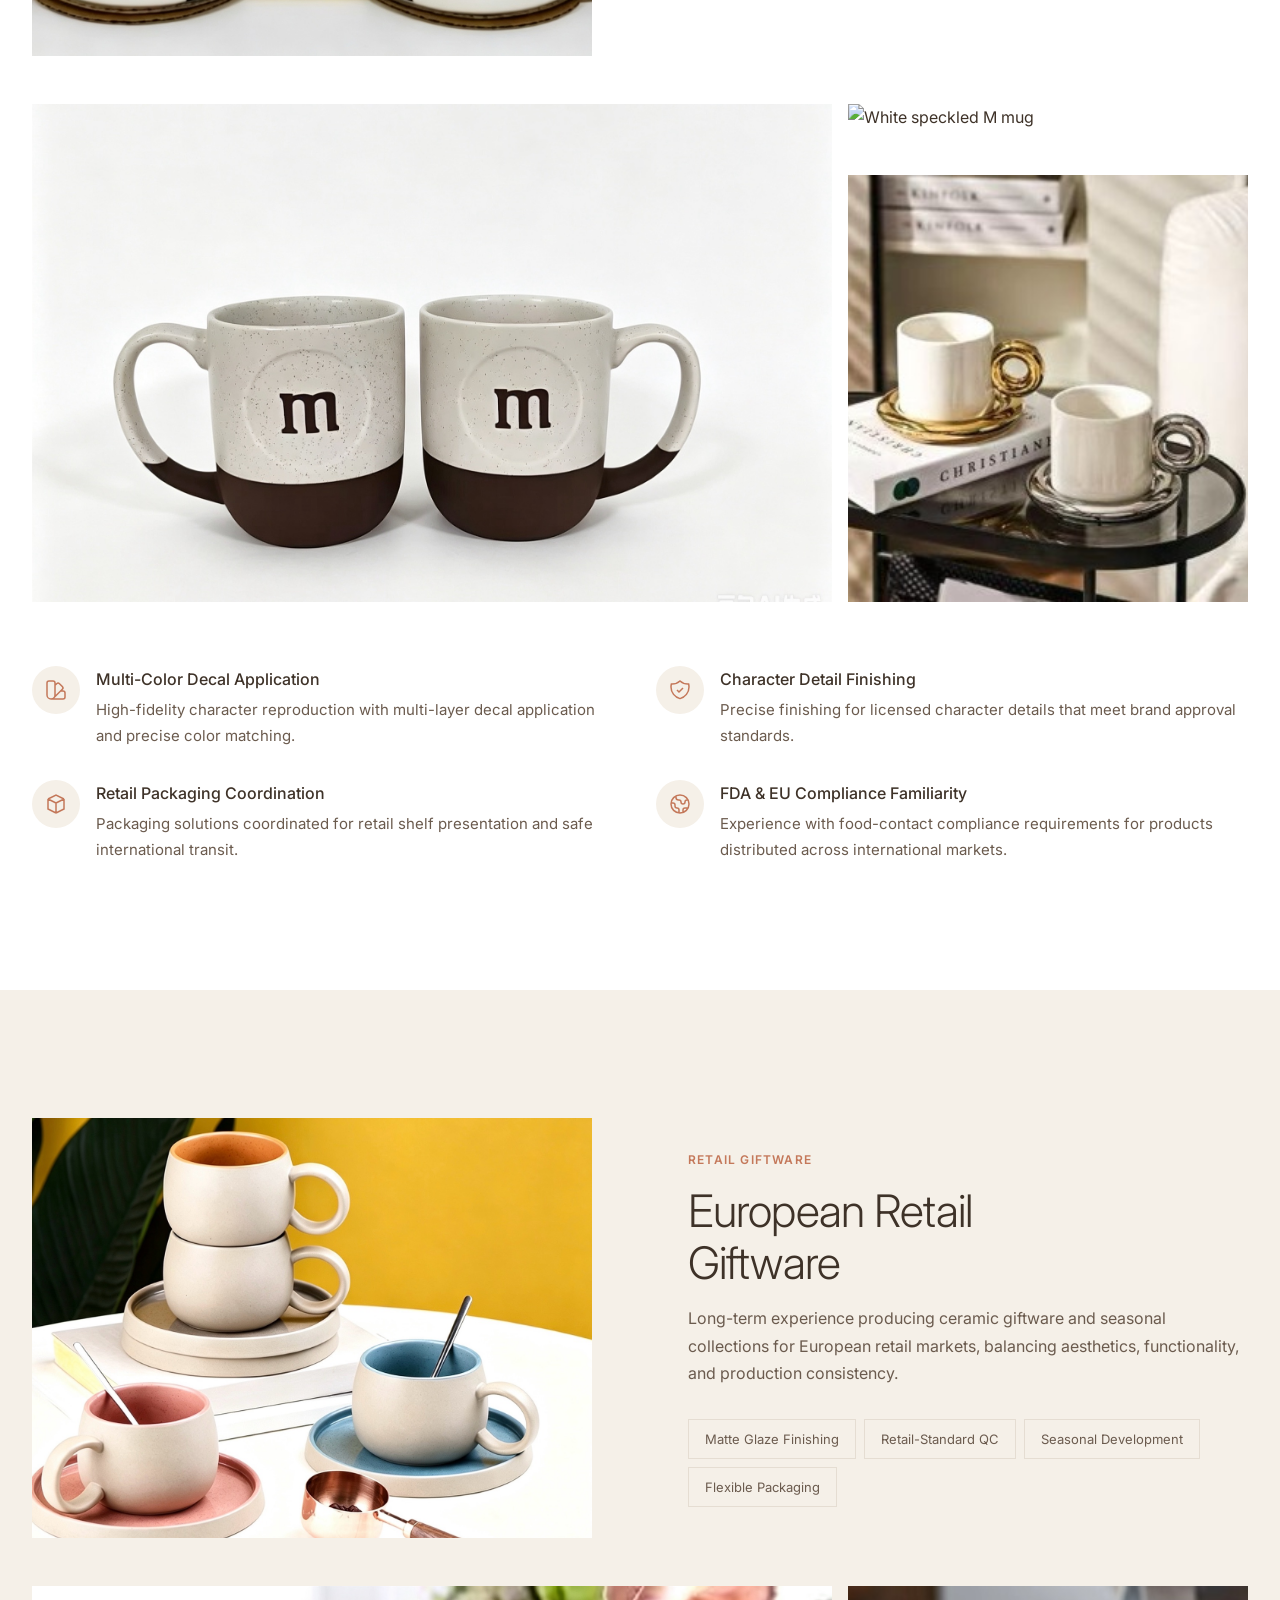
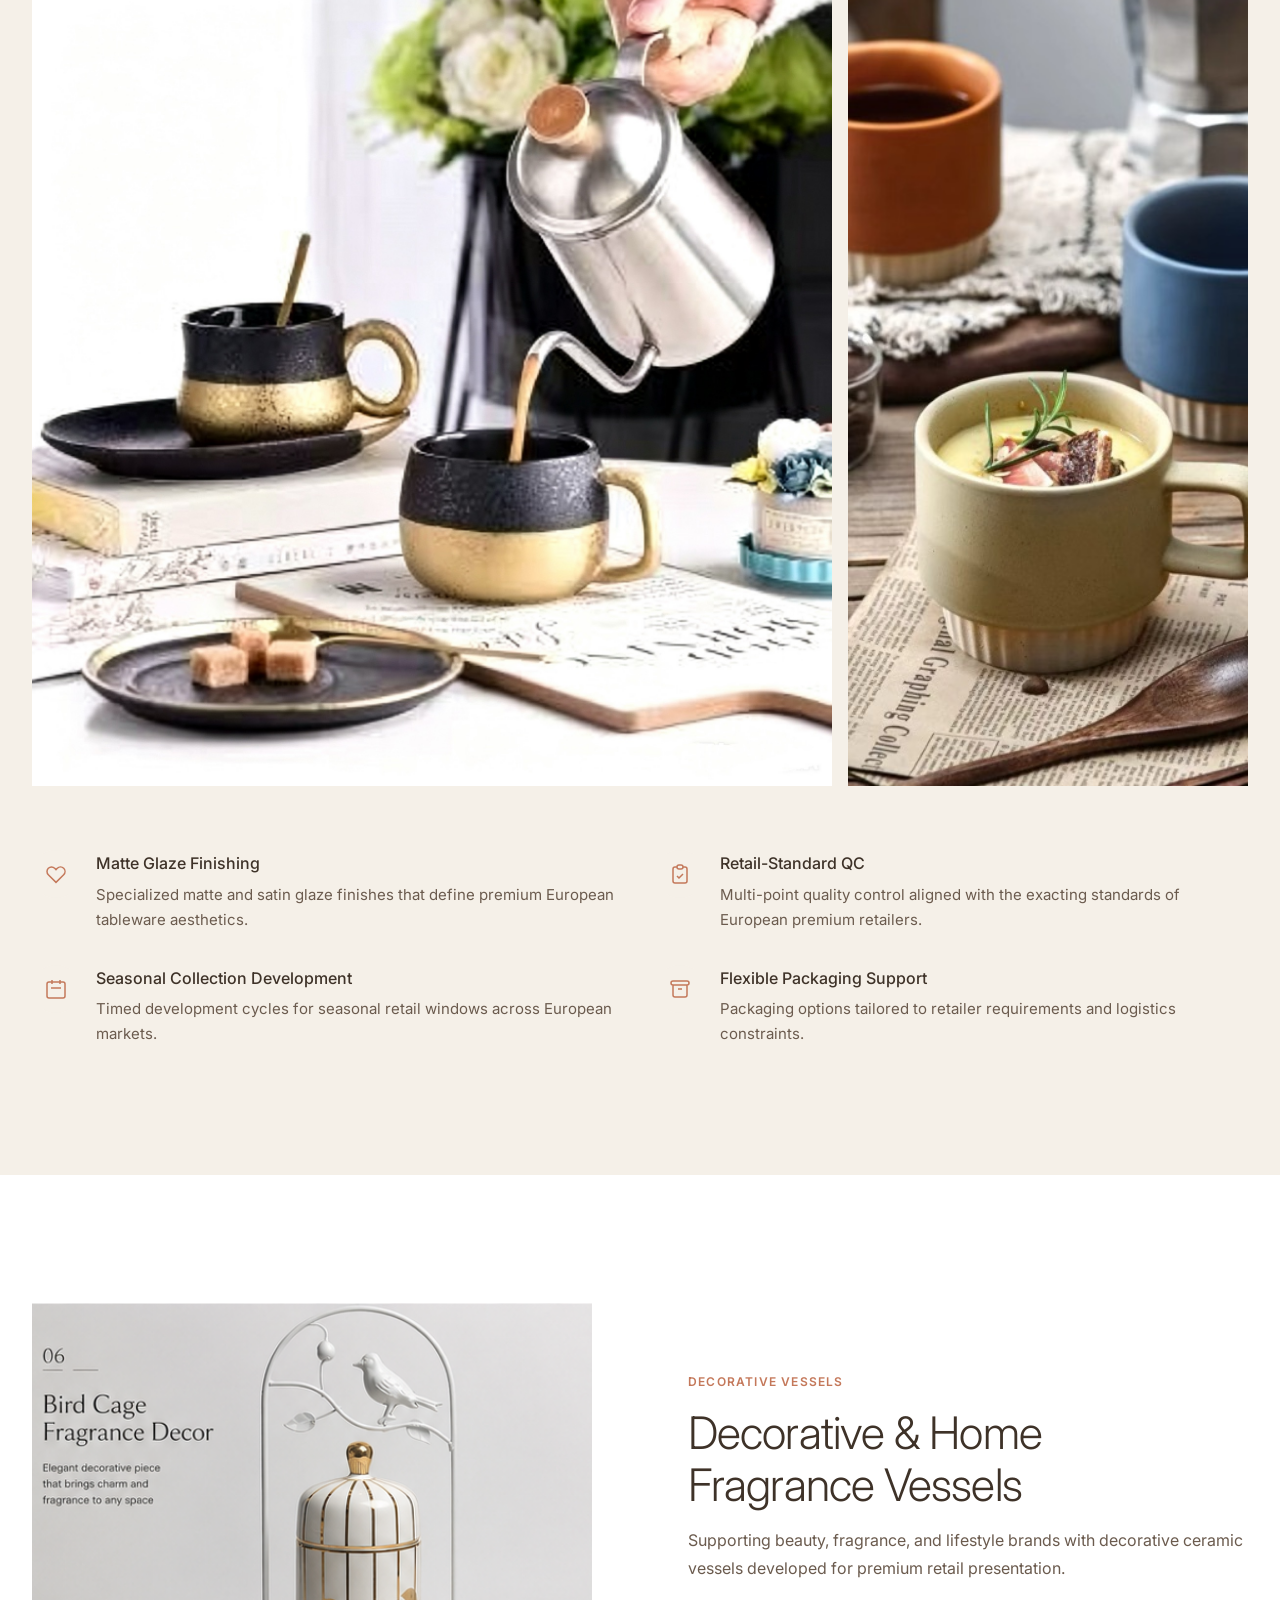
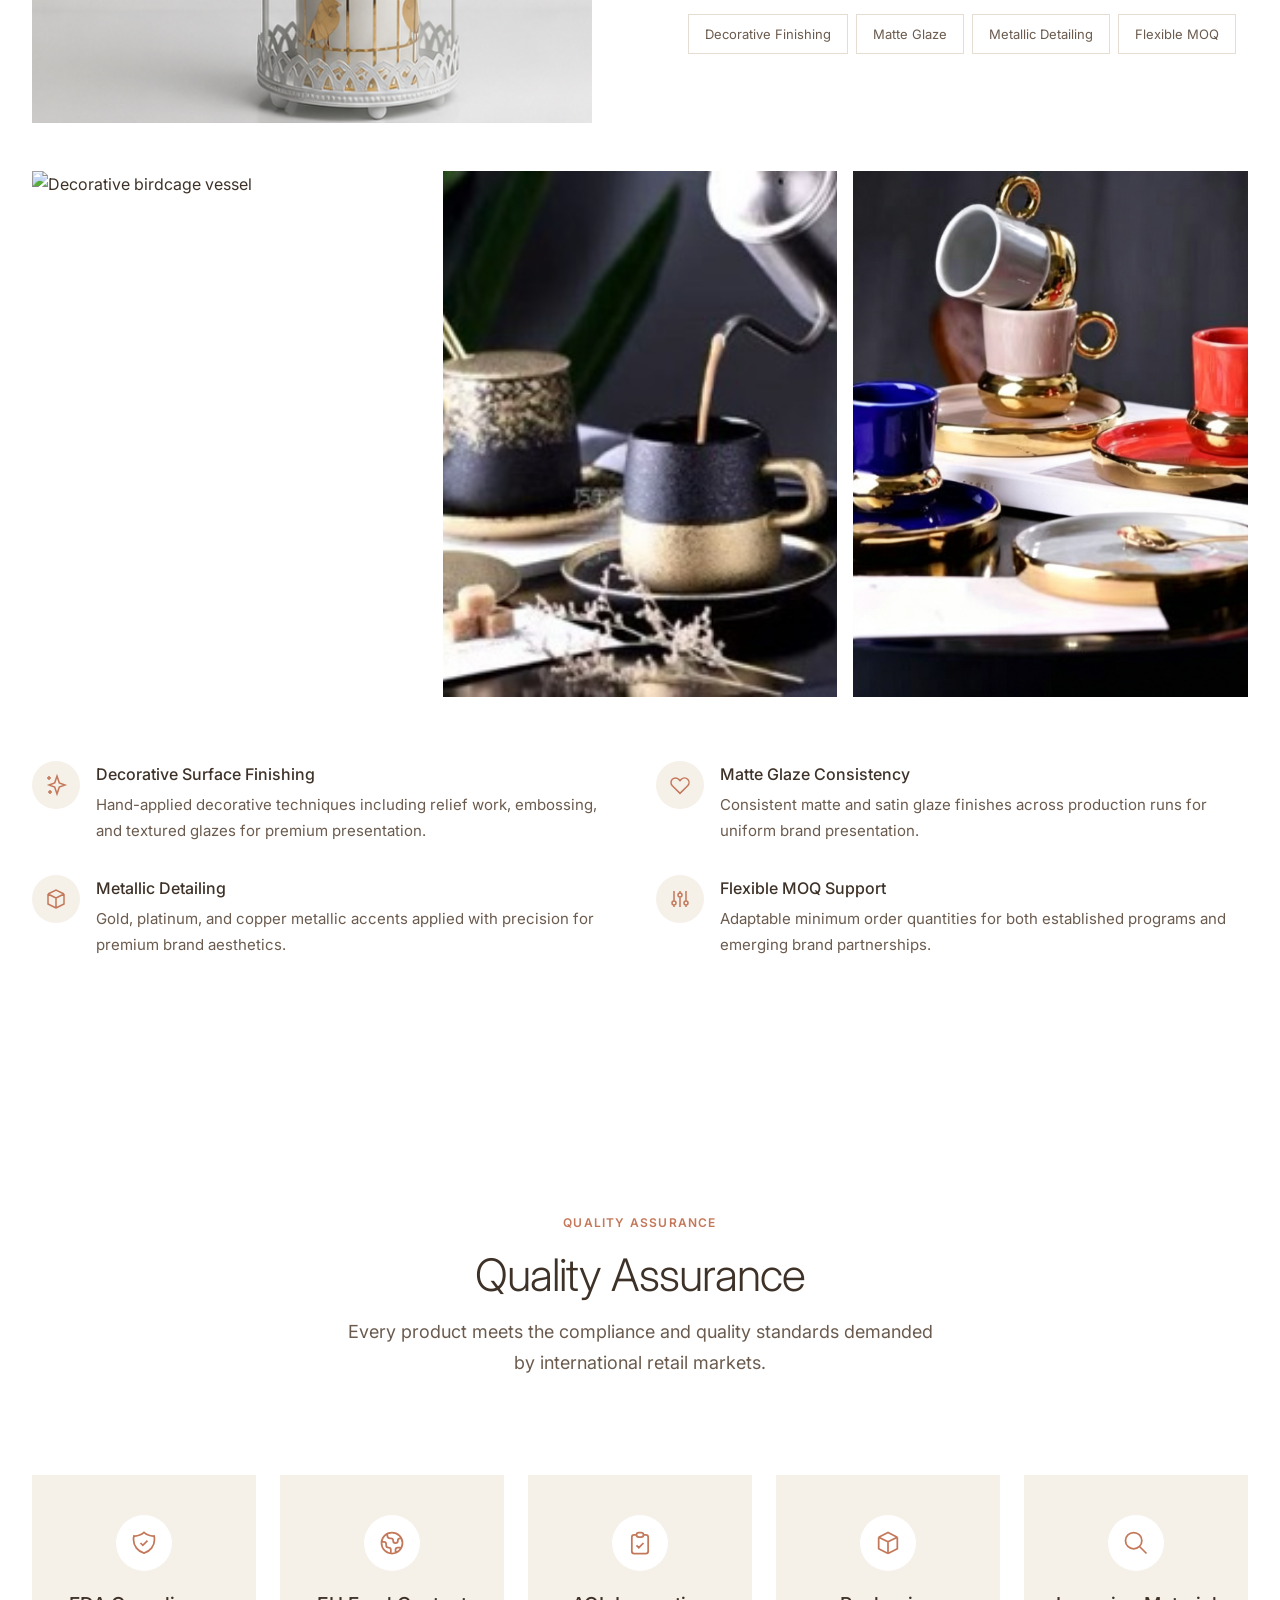
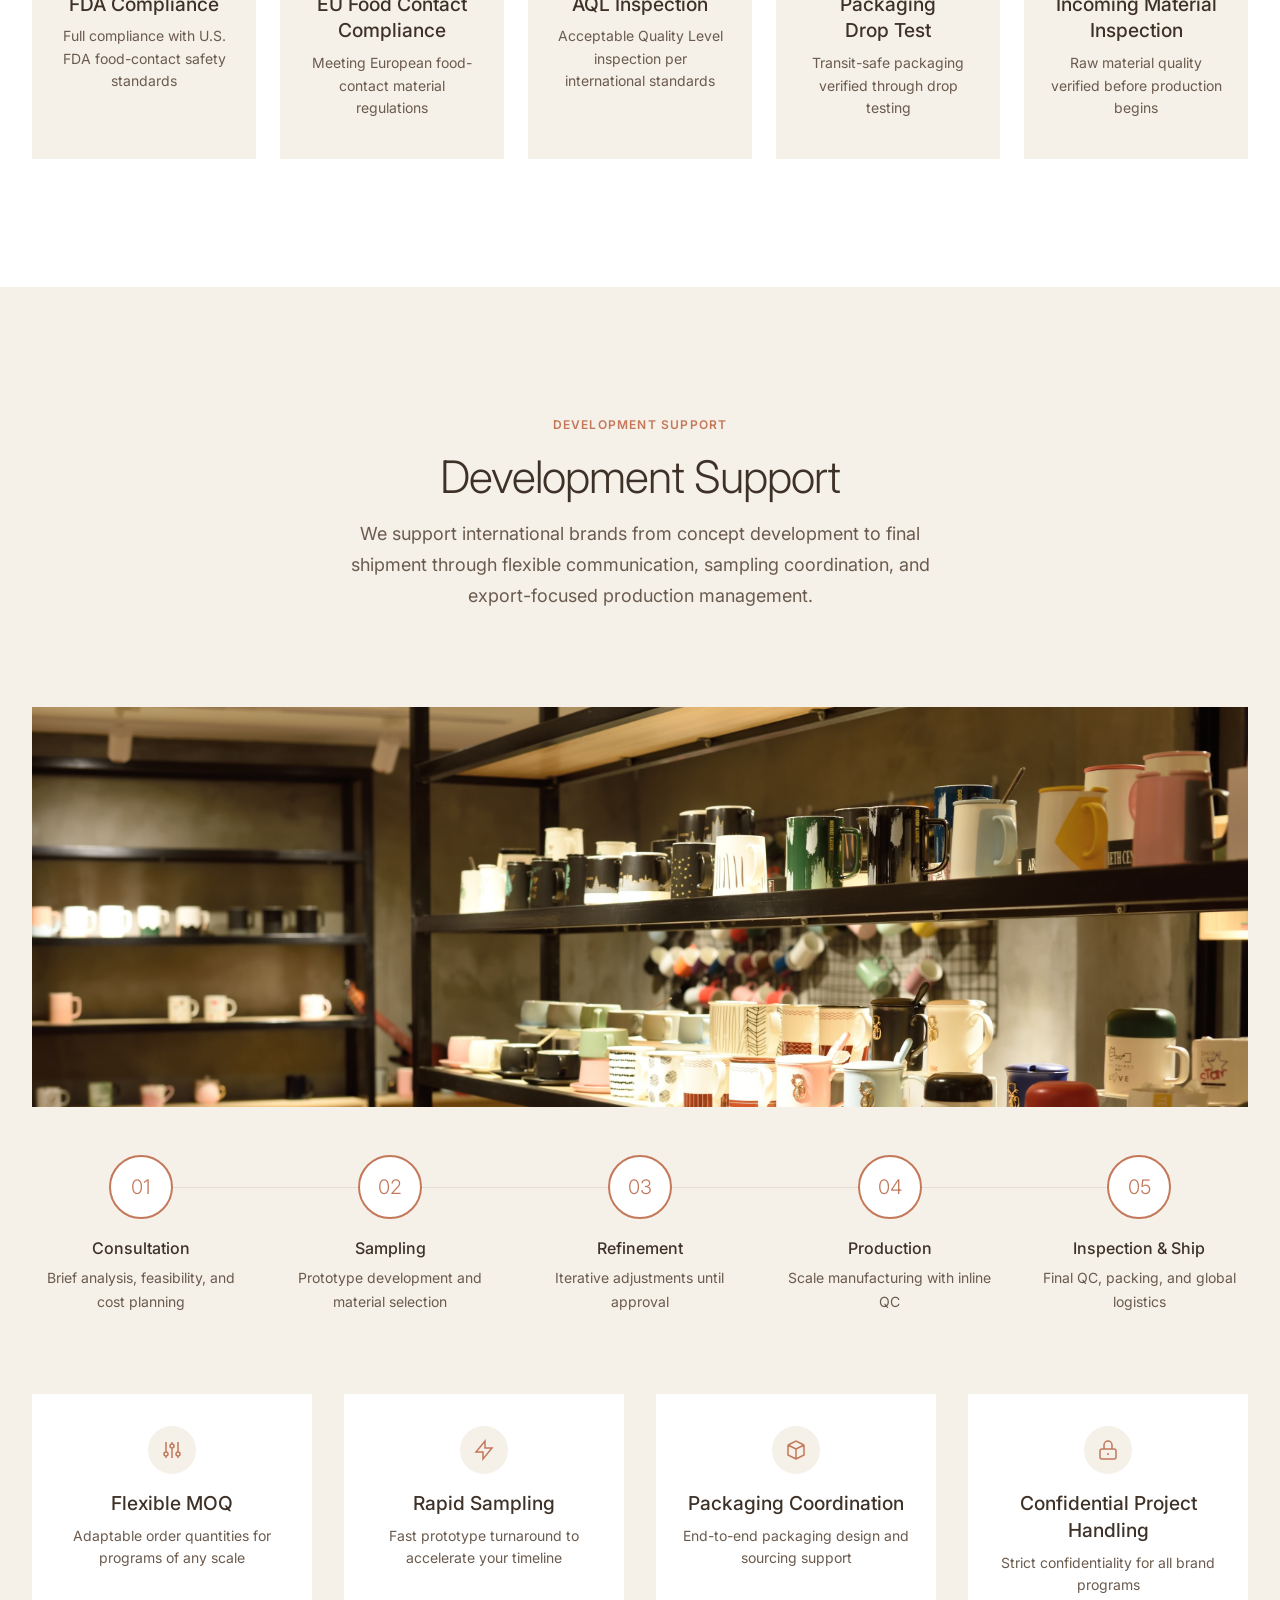
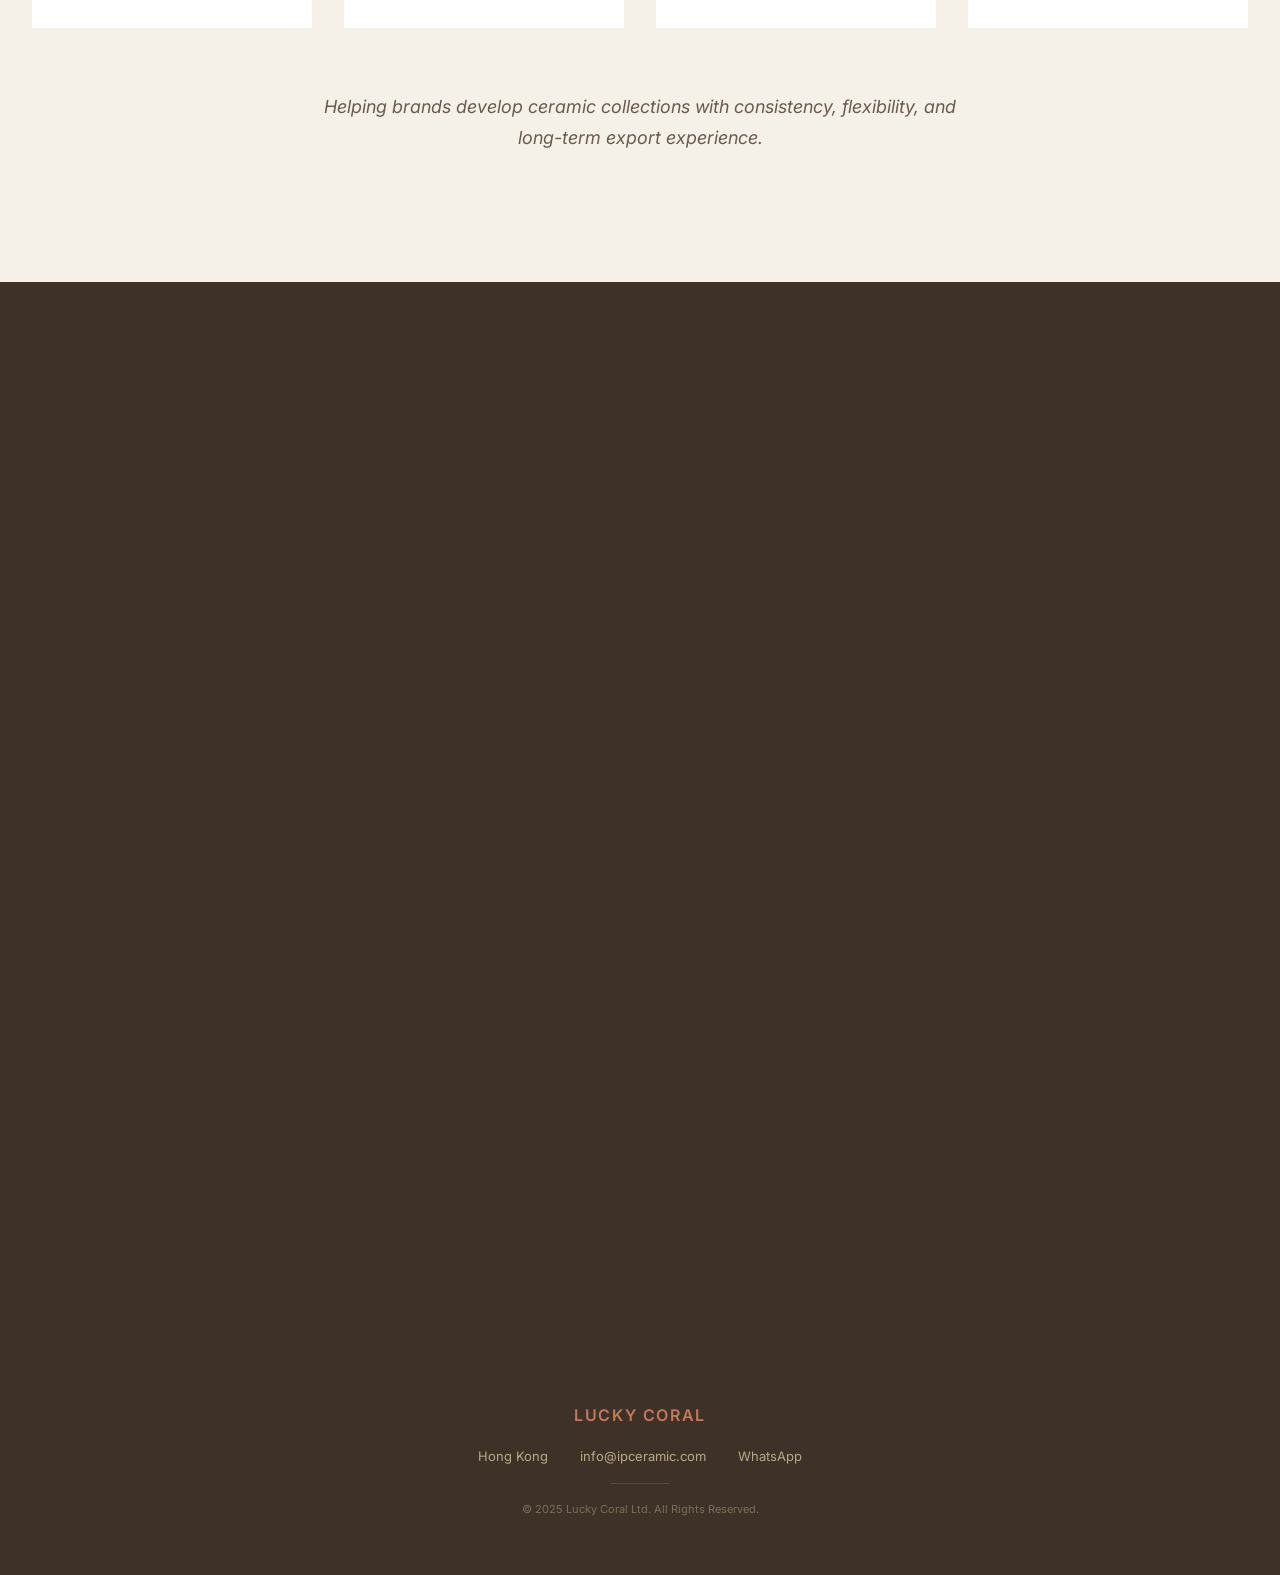
==== commit cf42ec22: "Update index.html" ====
--- a/index.html
+++ b/index.html
@@ -395,7 +395,7 @@
       <!-- Fragrance product gallery: 1 small + 2 medium -->
       <div style="display:grid;grid-template-columns:1fr 1fr 1fr;gap:1rem;margin-top:3rem" class="reveal">
         <div style="overflow:hidden">
-          <img src="assets/img/fragrance-sm1.jpeg" alt="Decorative birdcage vessel" style="width:100%;height:100%;object-fit:cover;aspect-ratio:3/4" loading="lazy">
+          <img src="assets/img/fragrance-sm1.jpeg.JPG" alt="Decorative birdcage vessel" style="width:100%;height:100%;object-fit:cover;aspect-ratio:3/4" loading="lazy">
         </div>
         <div style="overflow:hidden">
           <img src="assets/img/expertise-sm.jpeg" alt="White vase" style="width:100%;height:100%;object-fit:cover;aspect-ratio:3/4" loading="lazy">
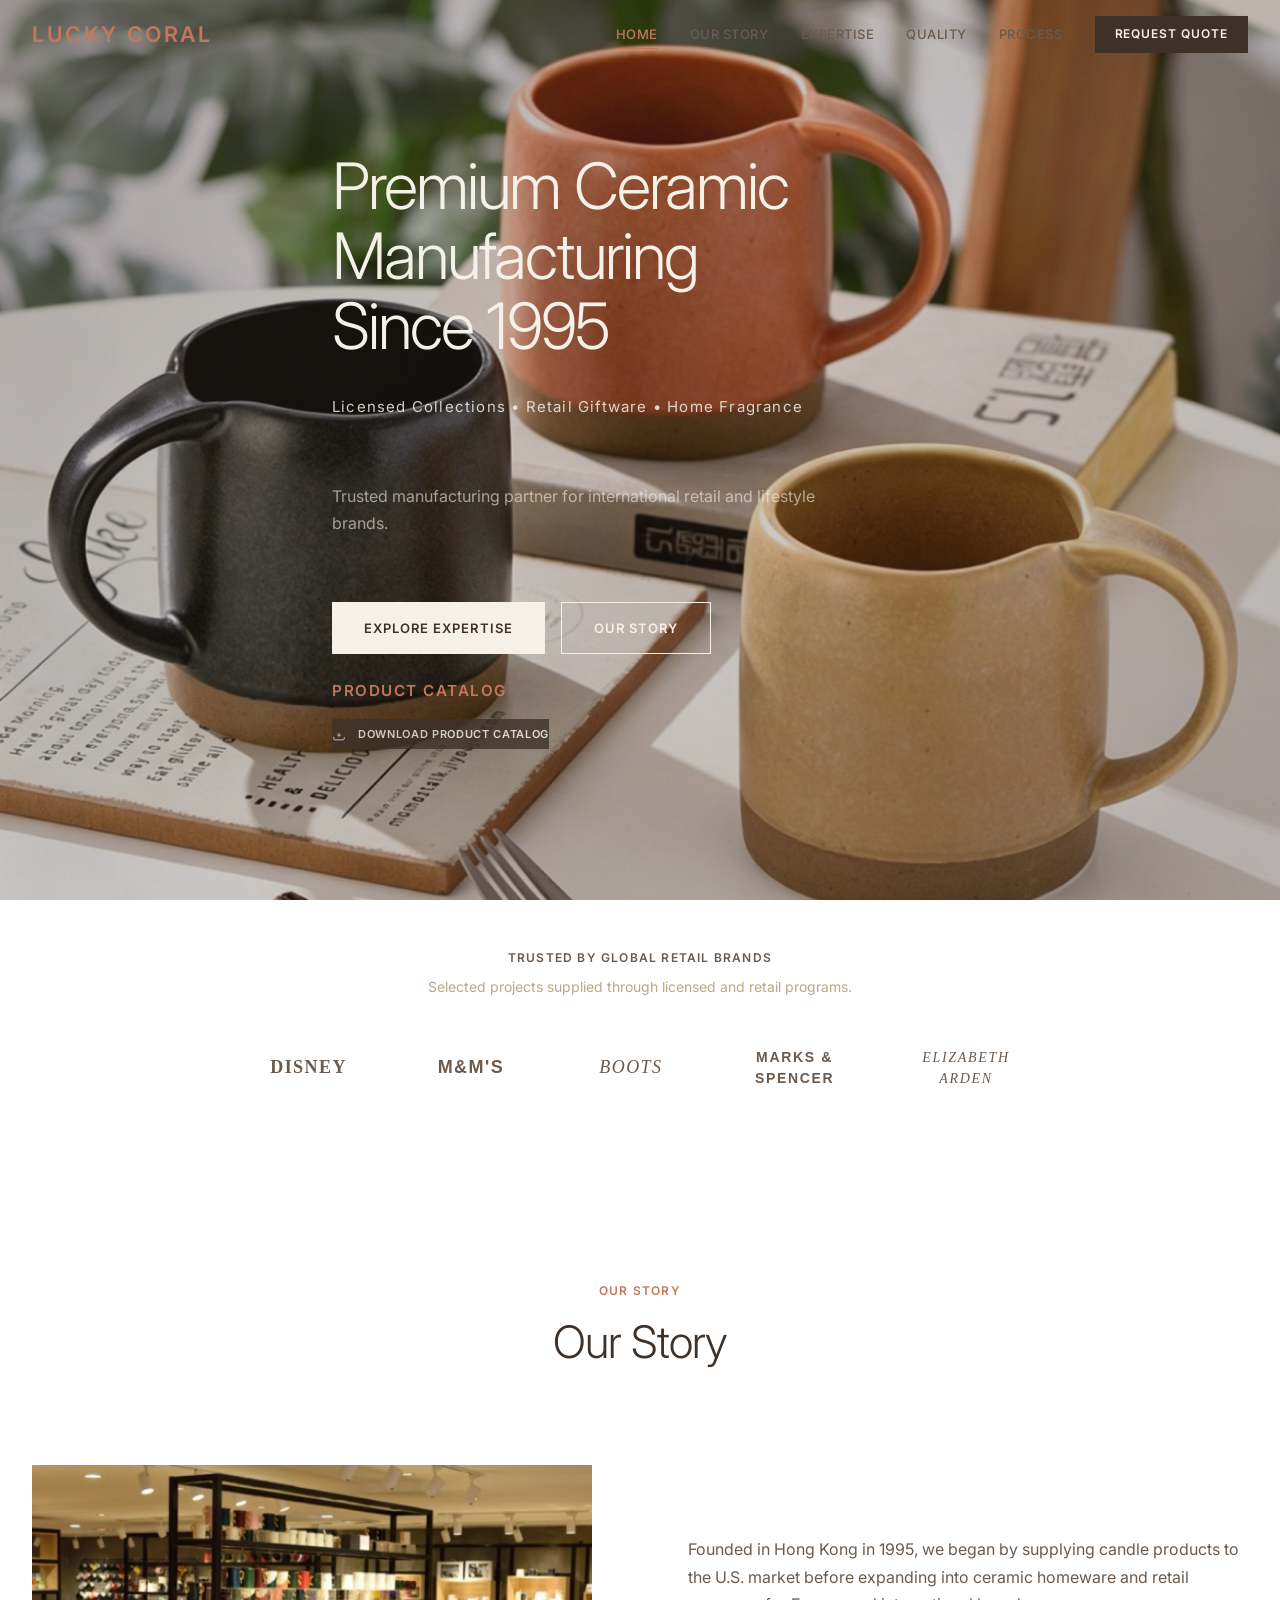
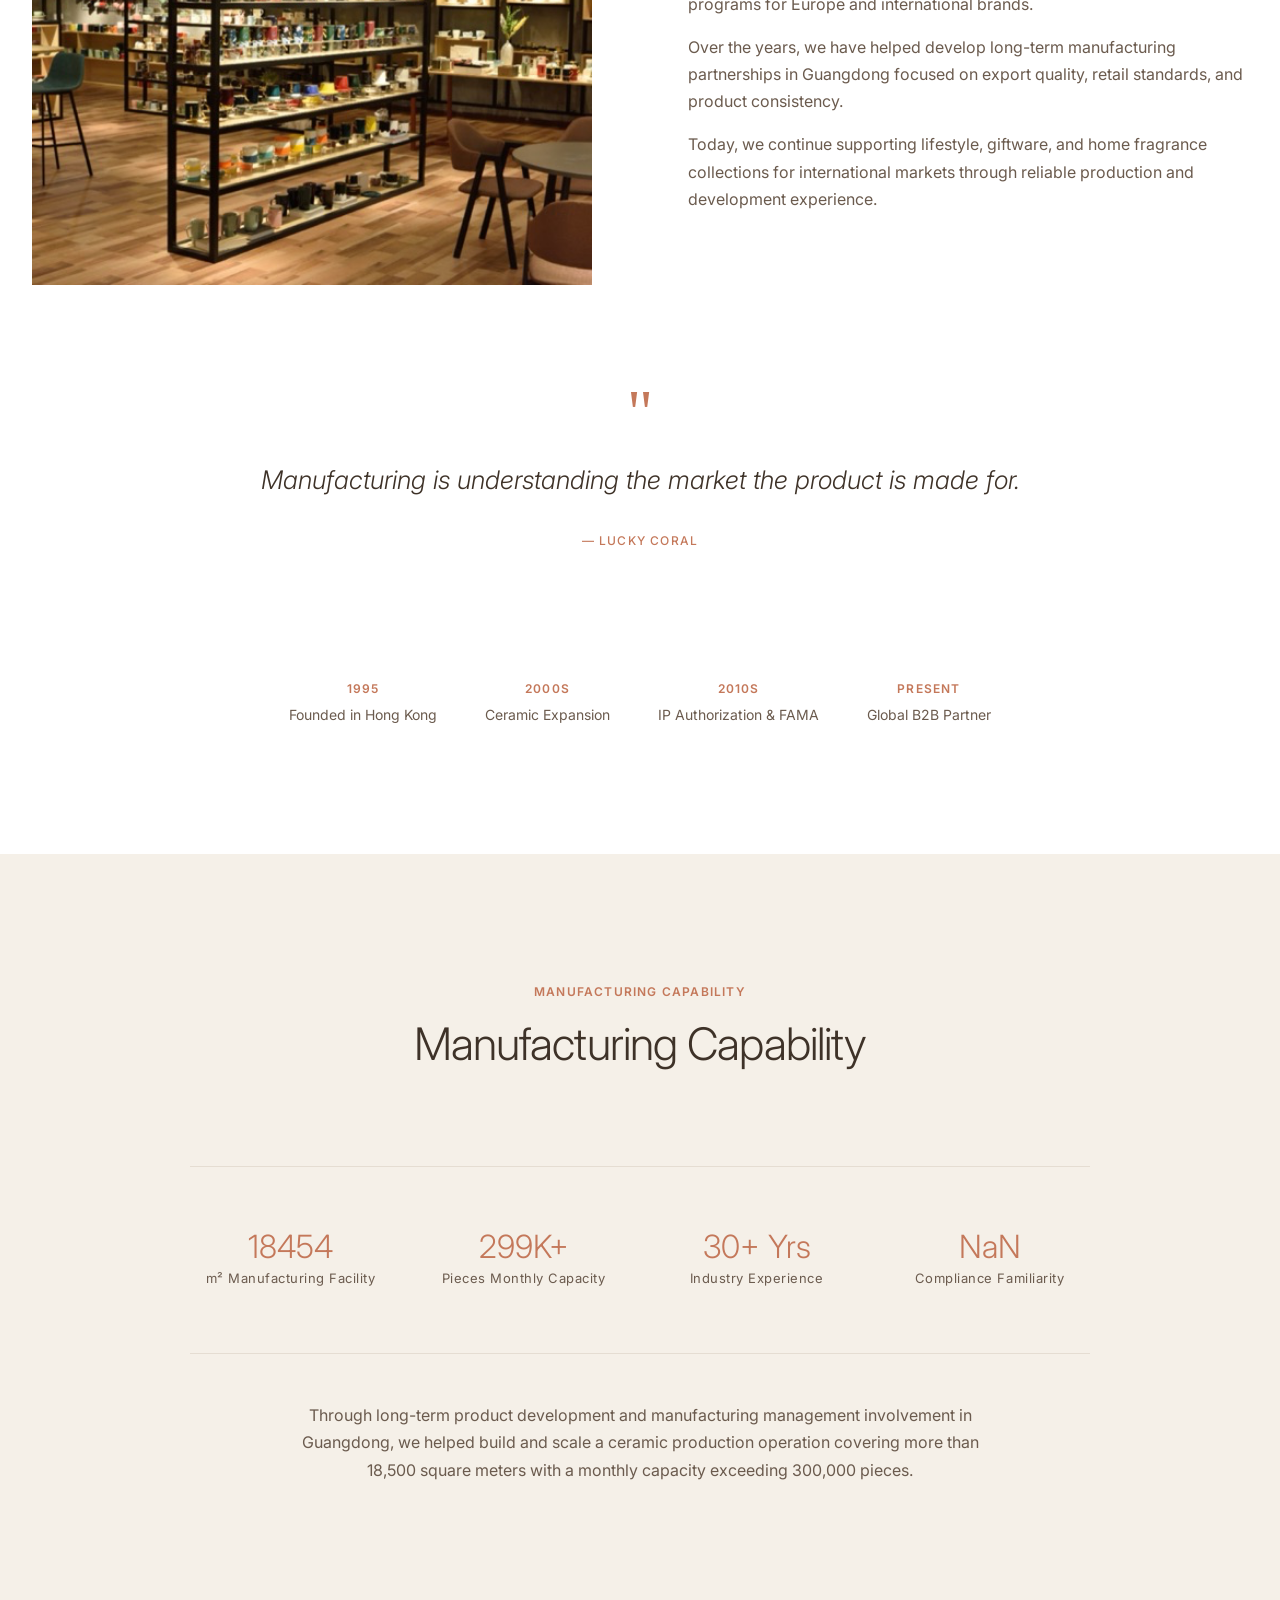
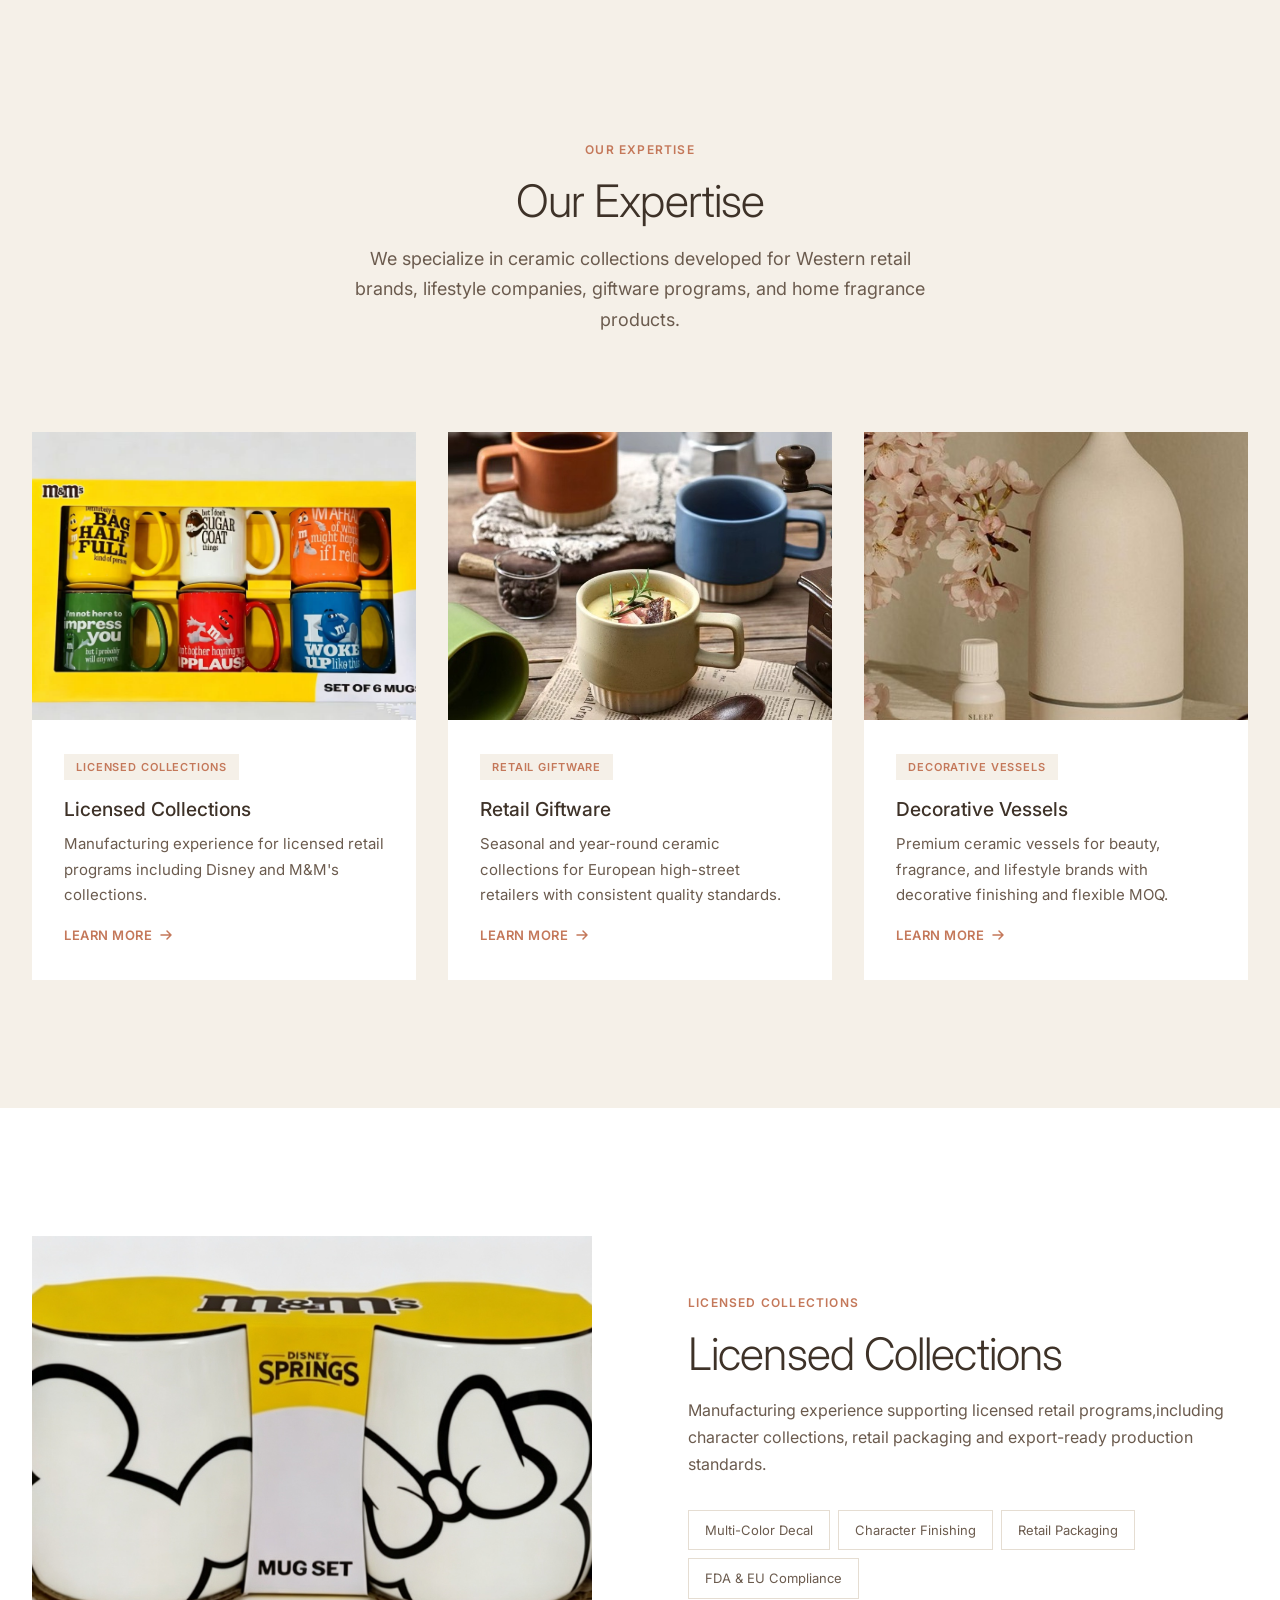
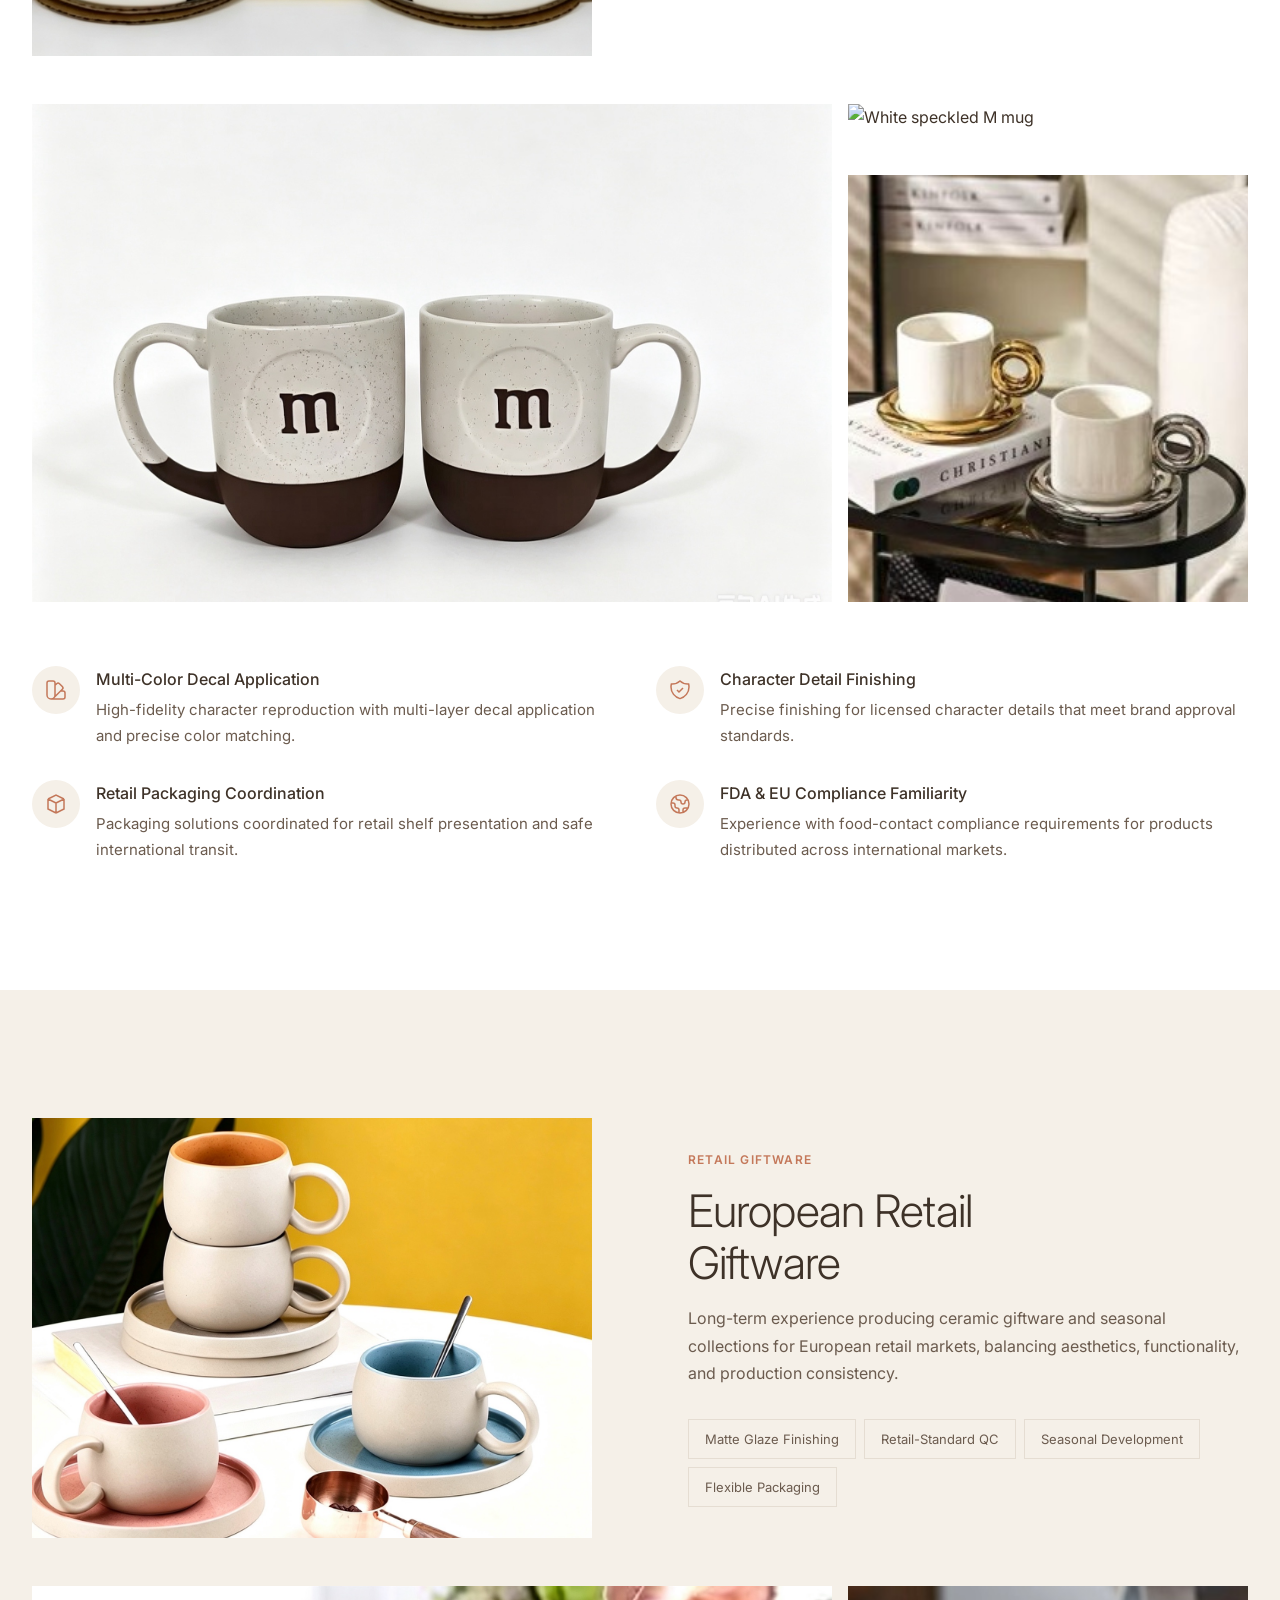
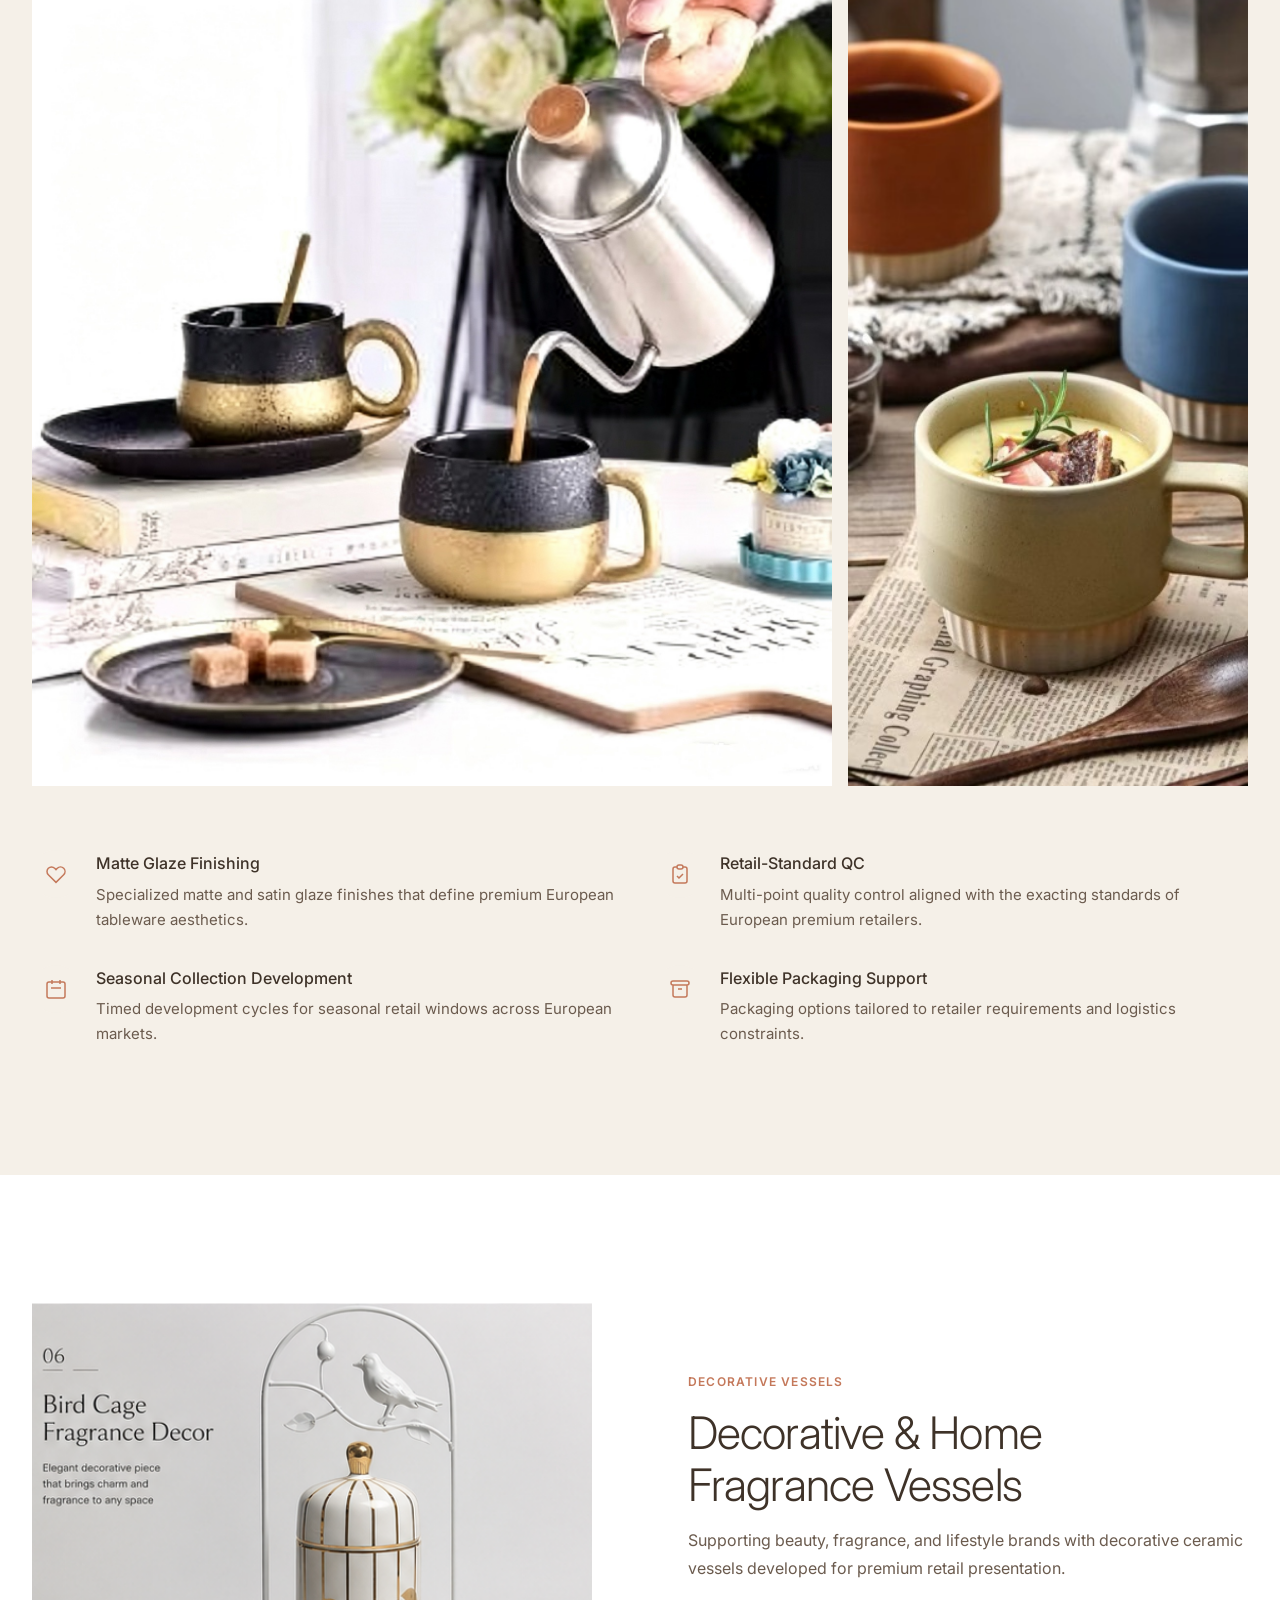
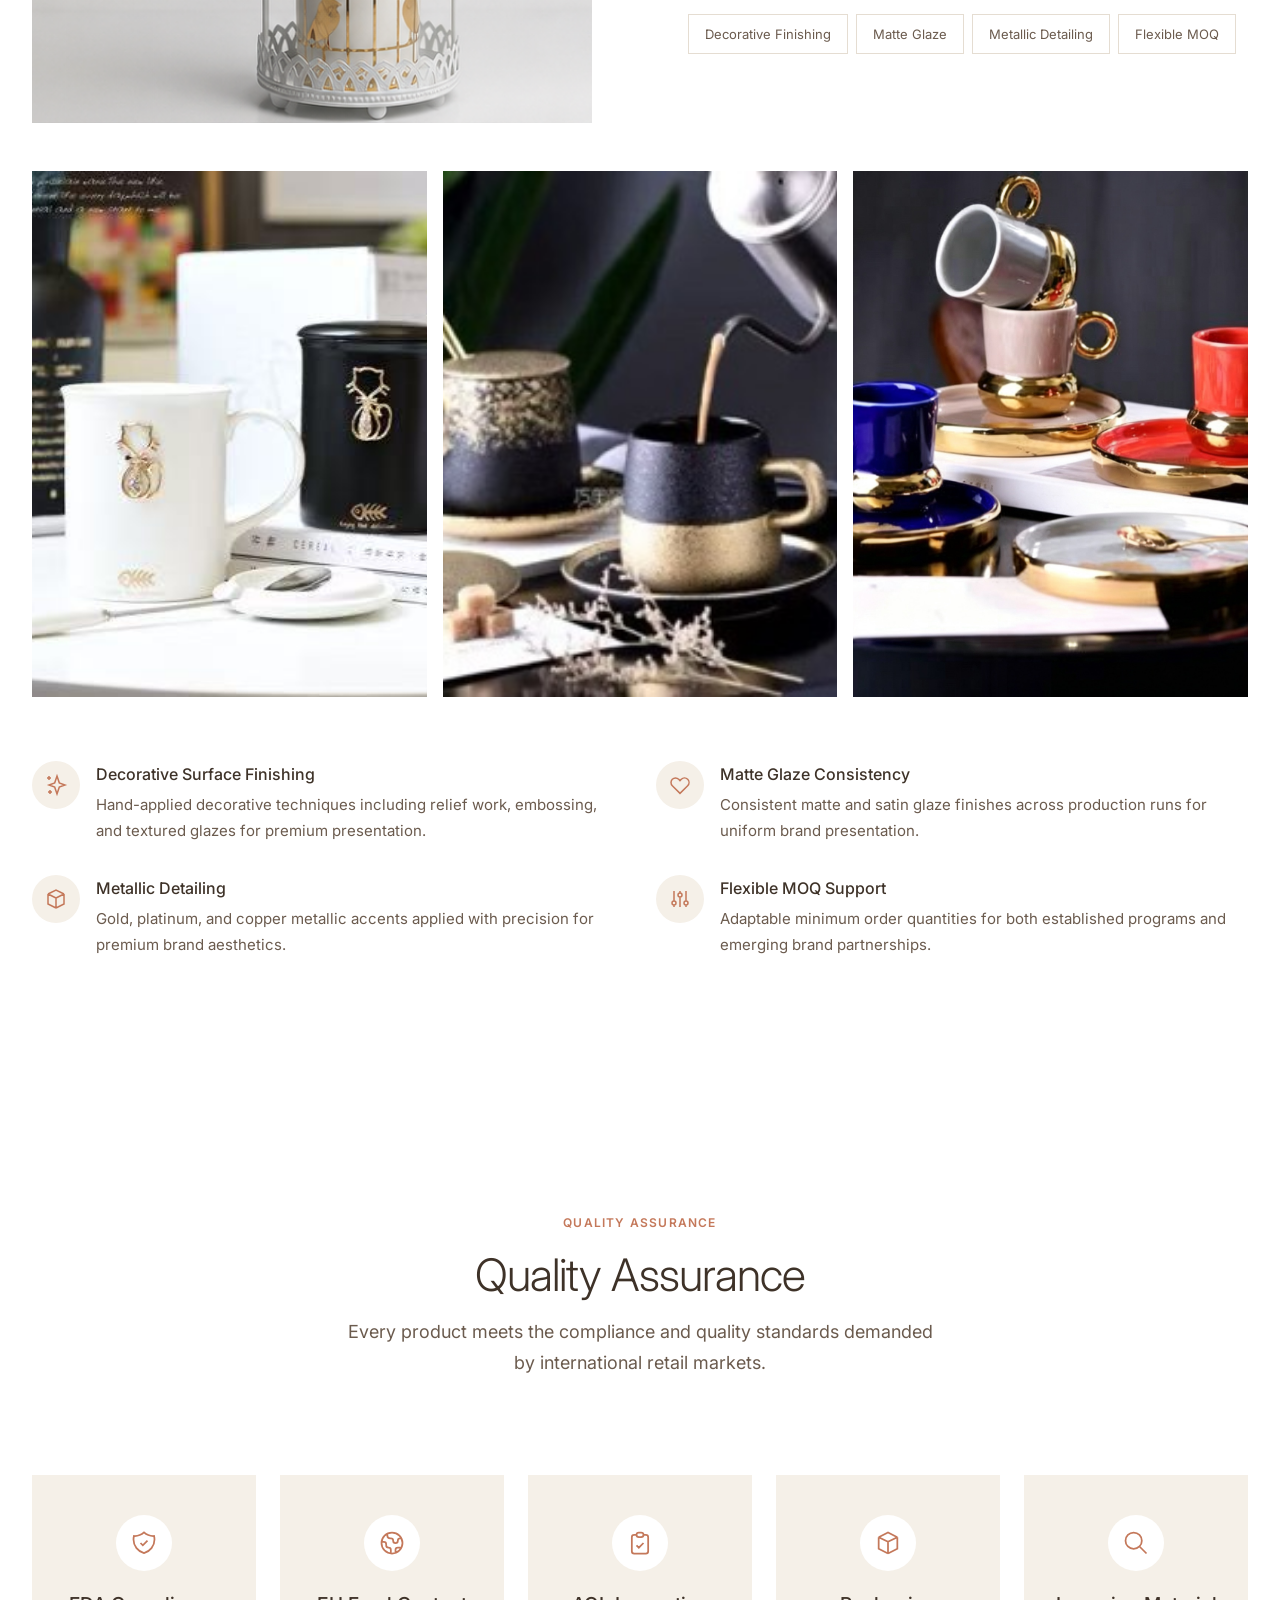
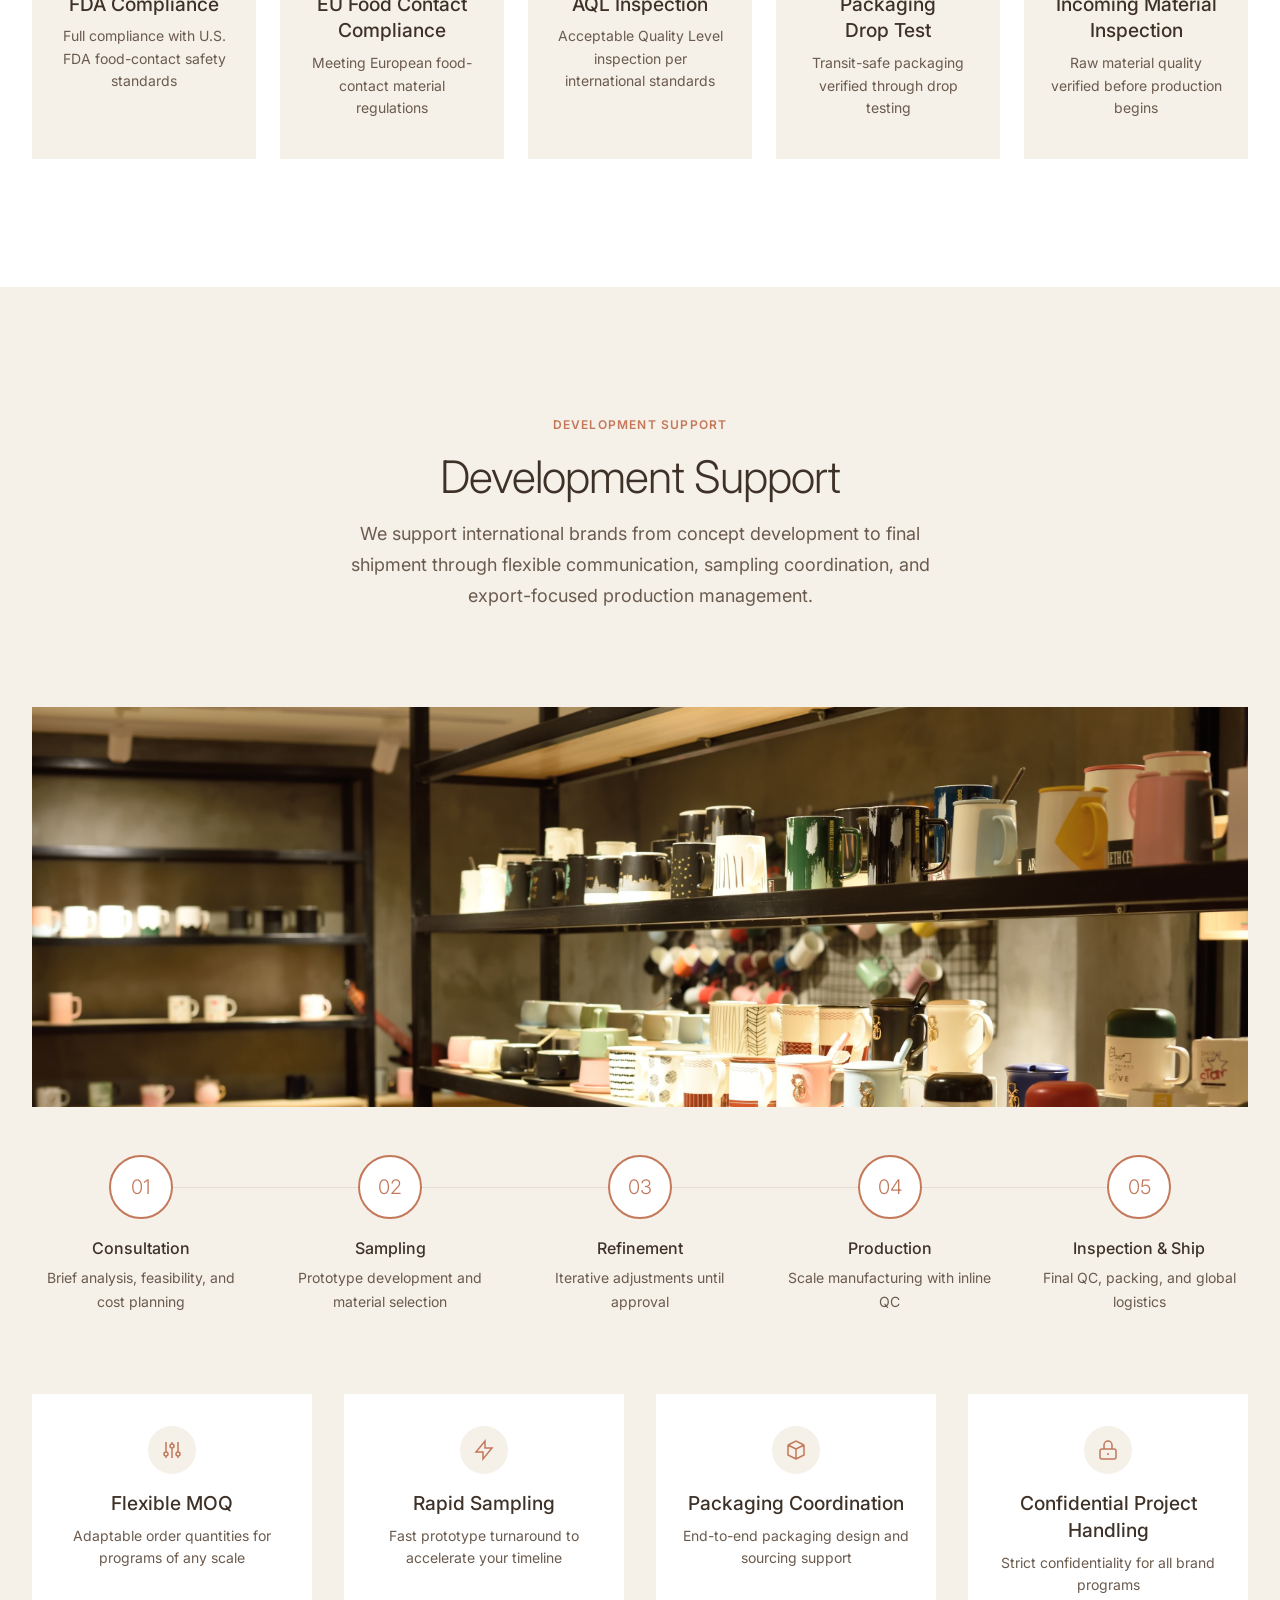
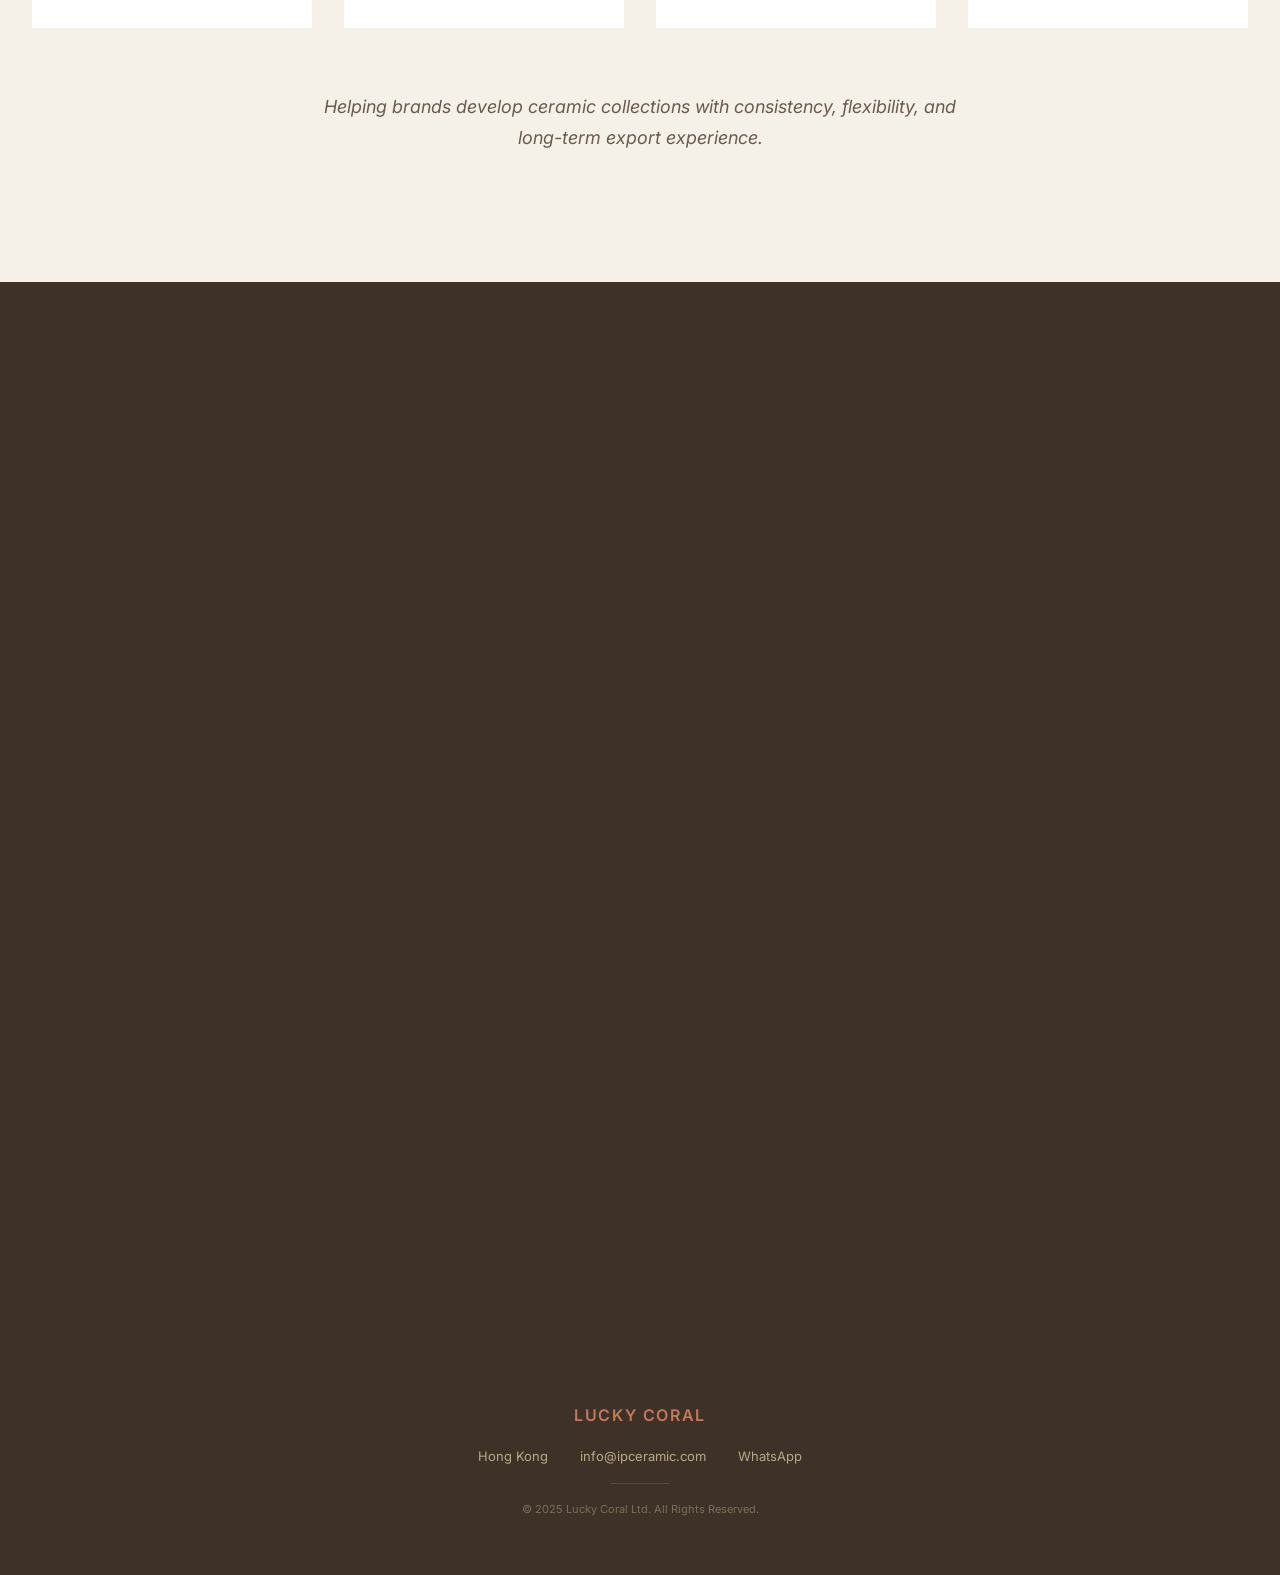
==== commit 372b9e49: "Update index.html" ====
--- a/index.html
+++ b/index.html
@@ -395,7 +395,7 @@
       <!-- Fragrance product gallery: 1 small + 2 medium -->
       <div style="display:grid;grid-template-columns:1fr 1fr 1fr;gap:1rem;margin-top:3rem" class="reveal">
         <div style="overflow:hidden">
-          <img src="assets/img/fragrance-sm1.jpeg.JPG" alt="Decorative birdcage vessel" style="width:100%;height:100%;object-fit:cover;aspect-ratio:3/4" loading="lazy">
+          <img src="assets/img/fragrance-sm1.jpeg.JPG.JPG" alt="Decorative birdcage vessel" style="width:100%;height:100%;object-fit:cover;aspect-ratio:3/4" loading="lazy">
         </div>
         <div style="overflow:hidden">
           <img src="assets/img/expertise-sm.jpeg" alt="White vase" style="width:100%;height:100%;object-fit:cover;aspect-ratio:3/4" loading="lazy">
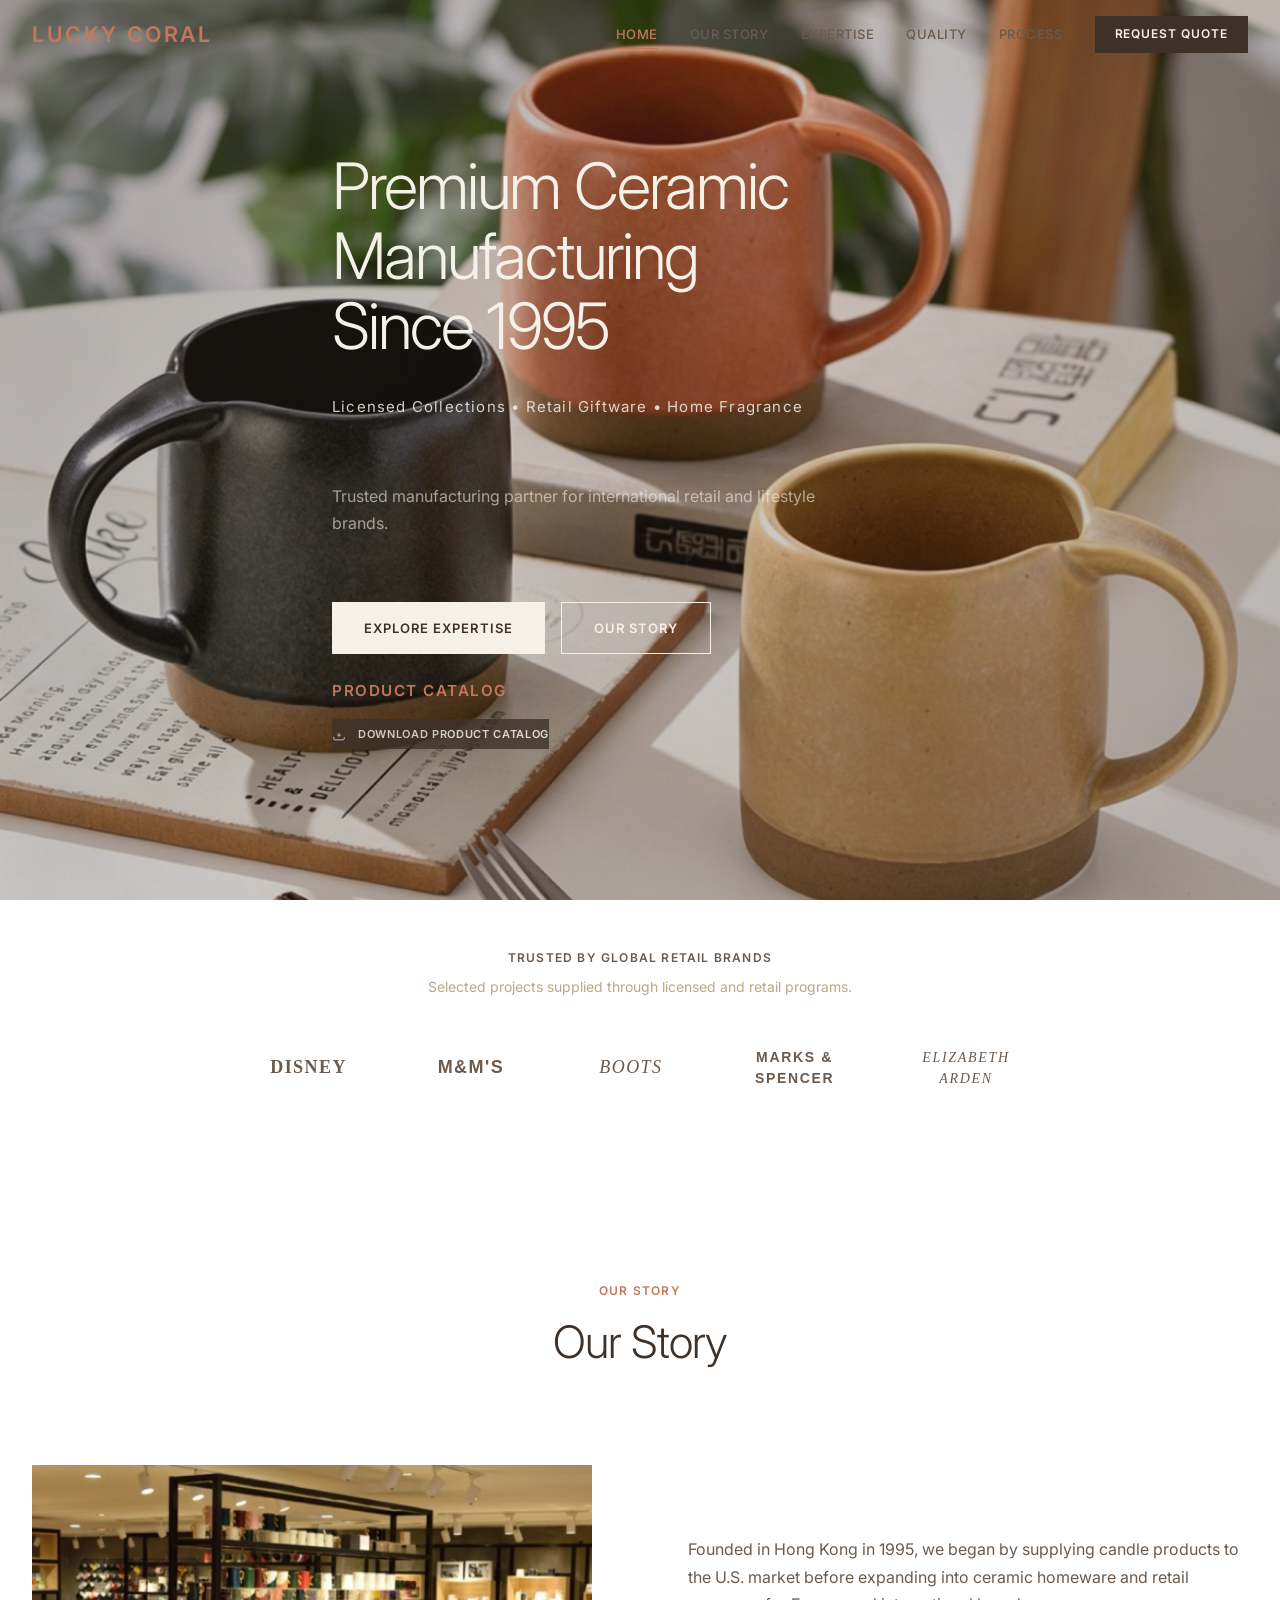
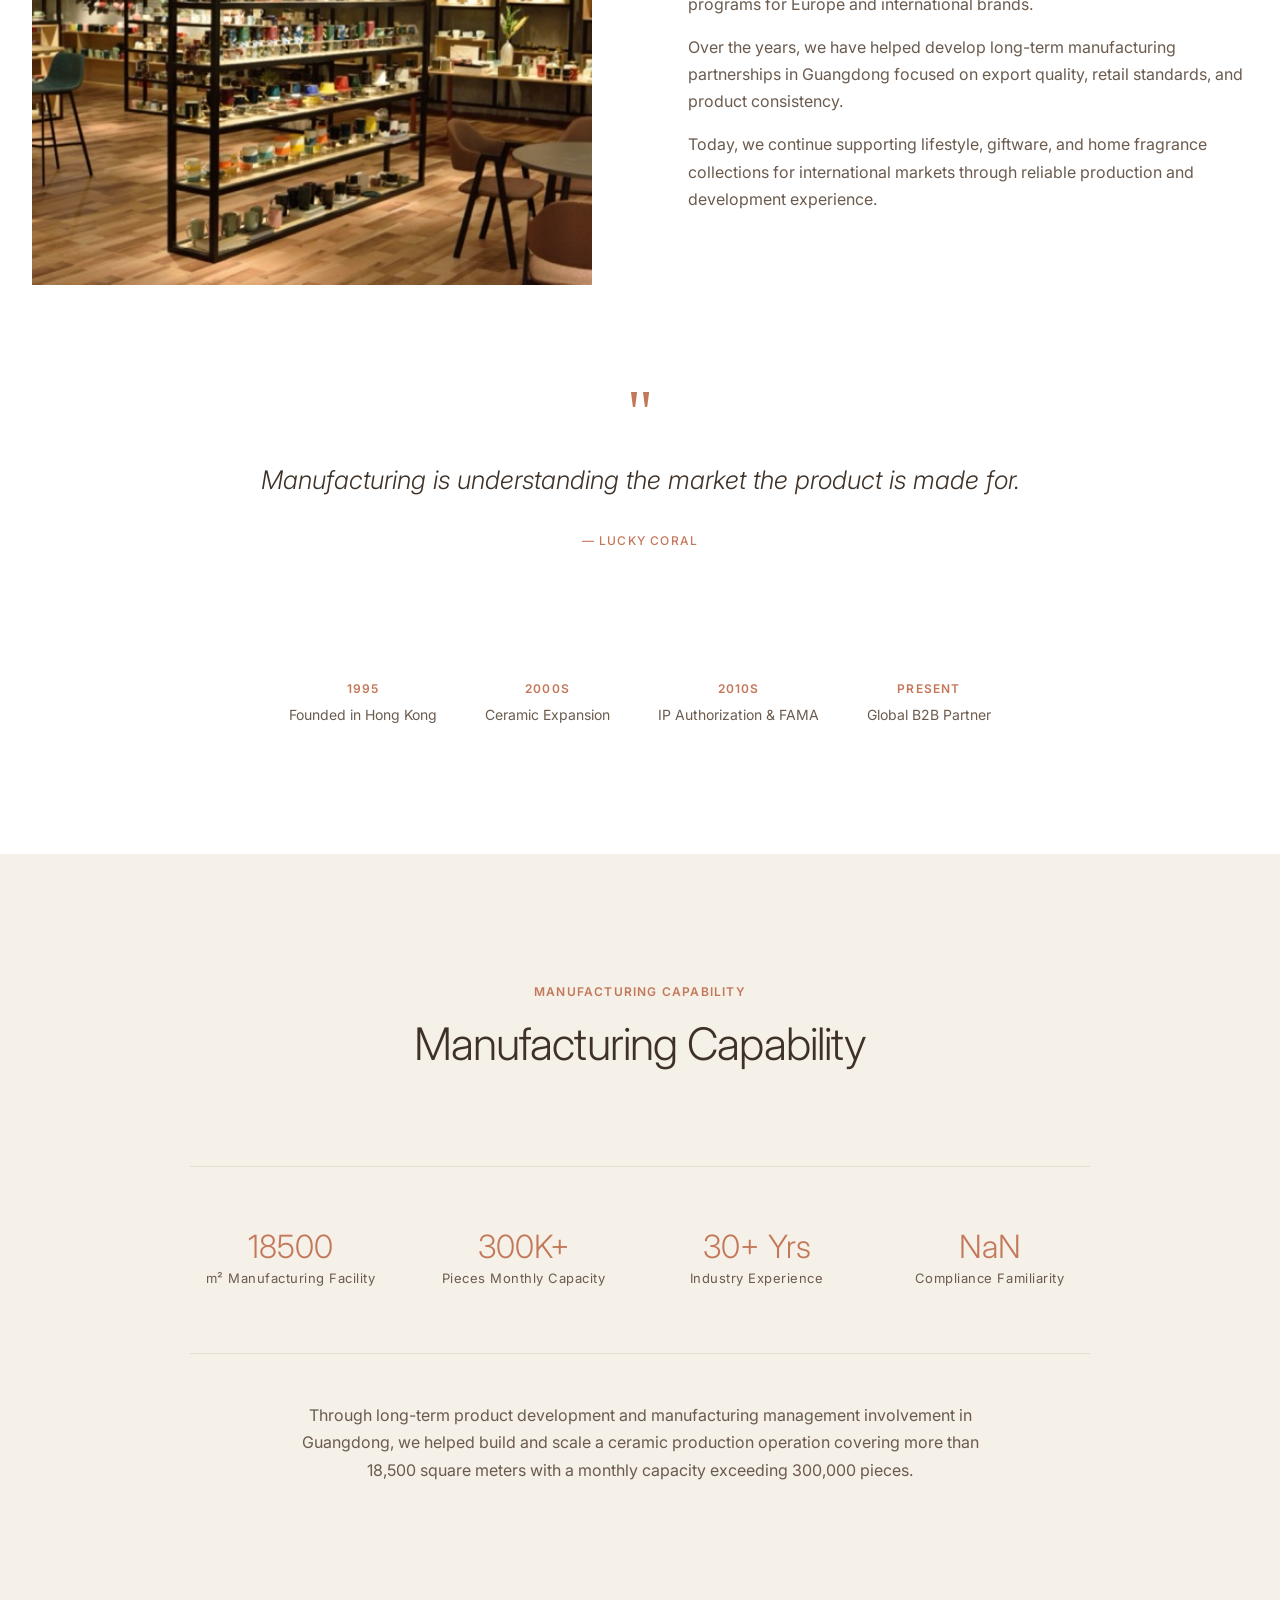
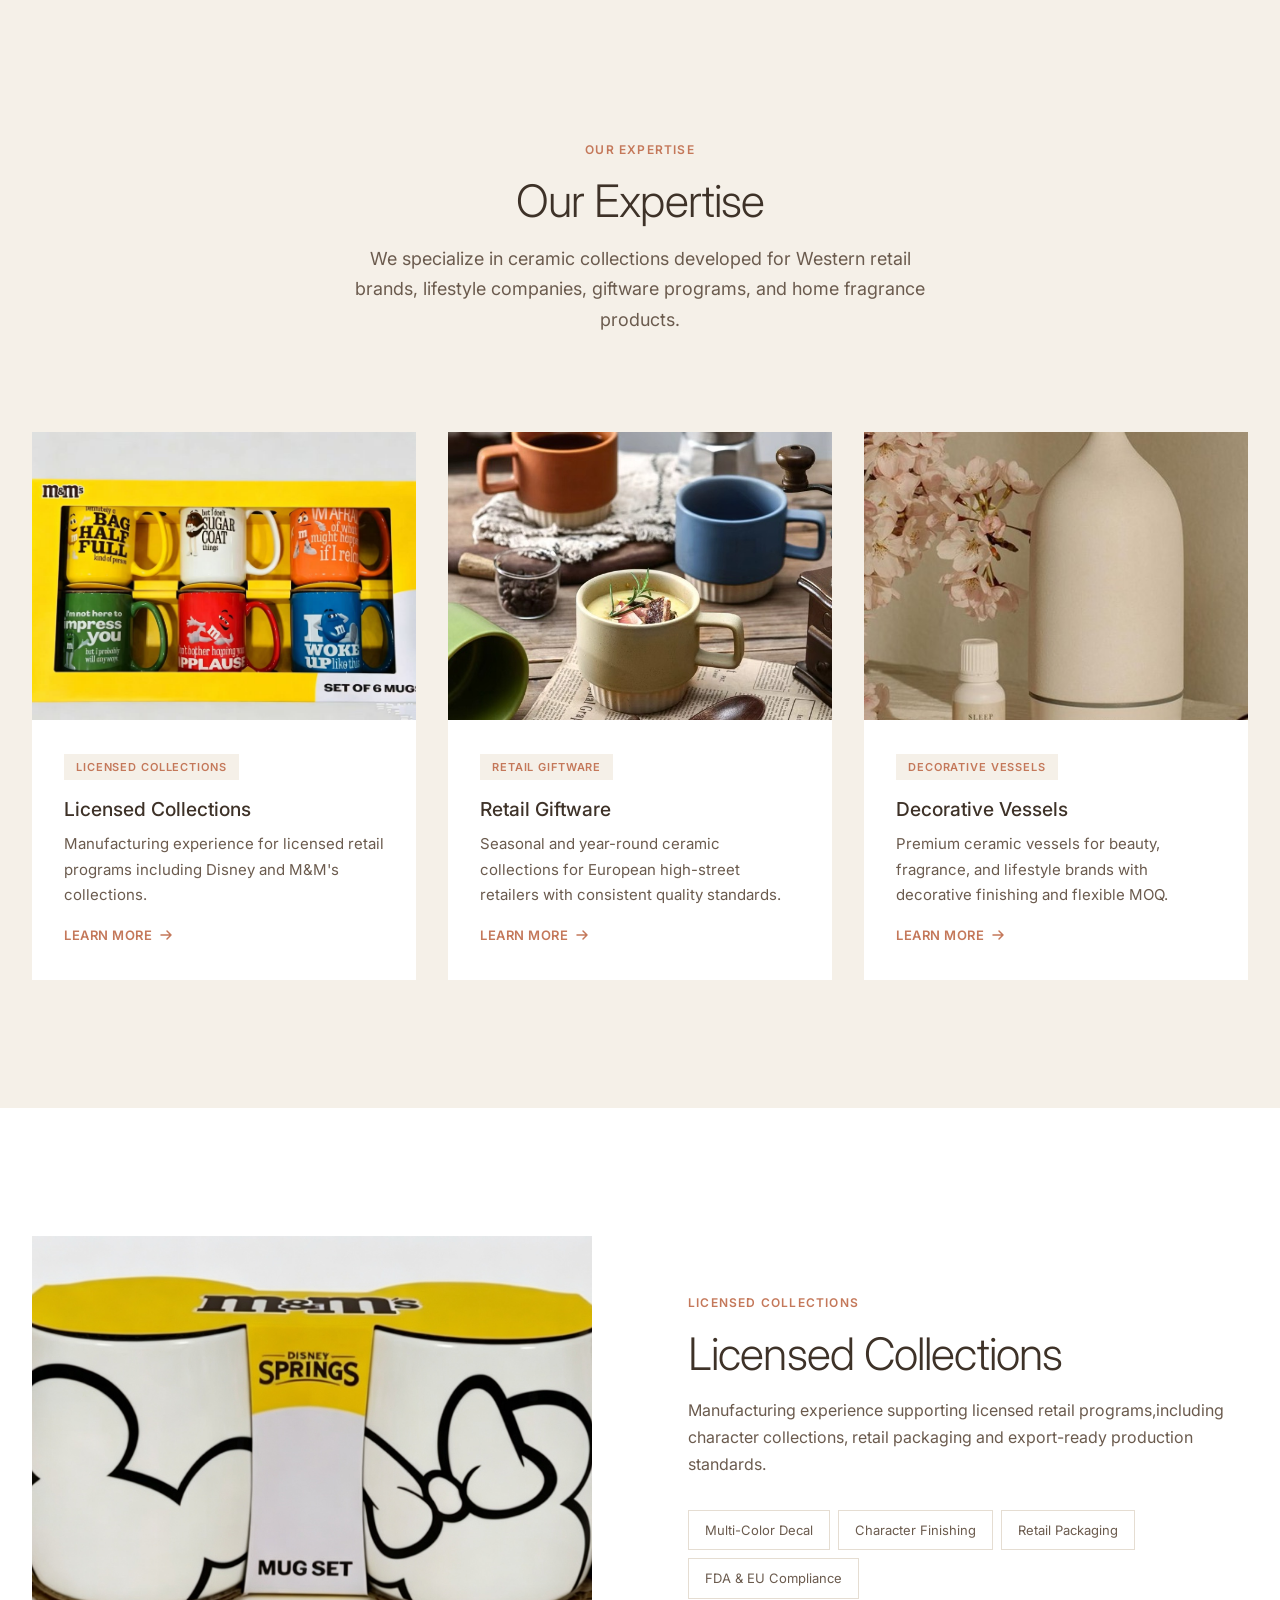
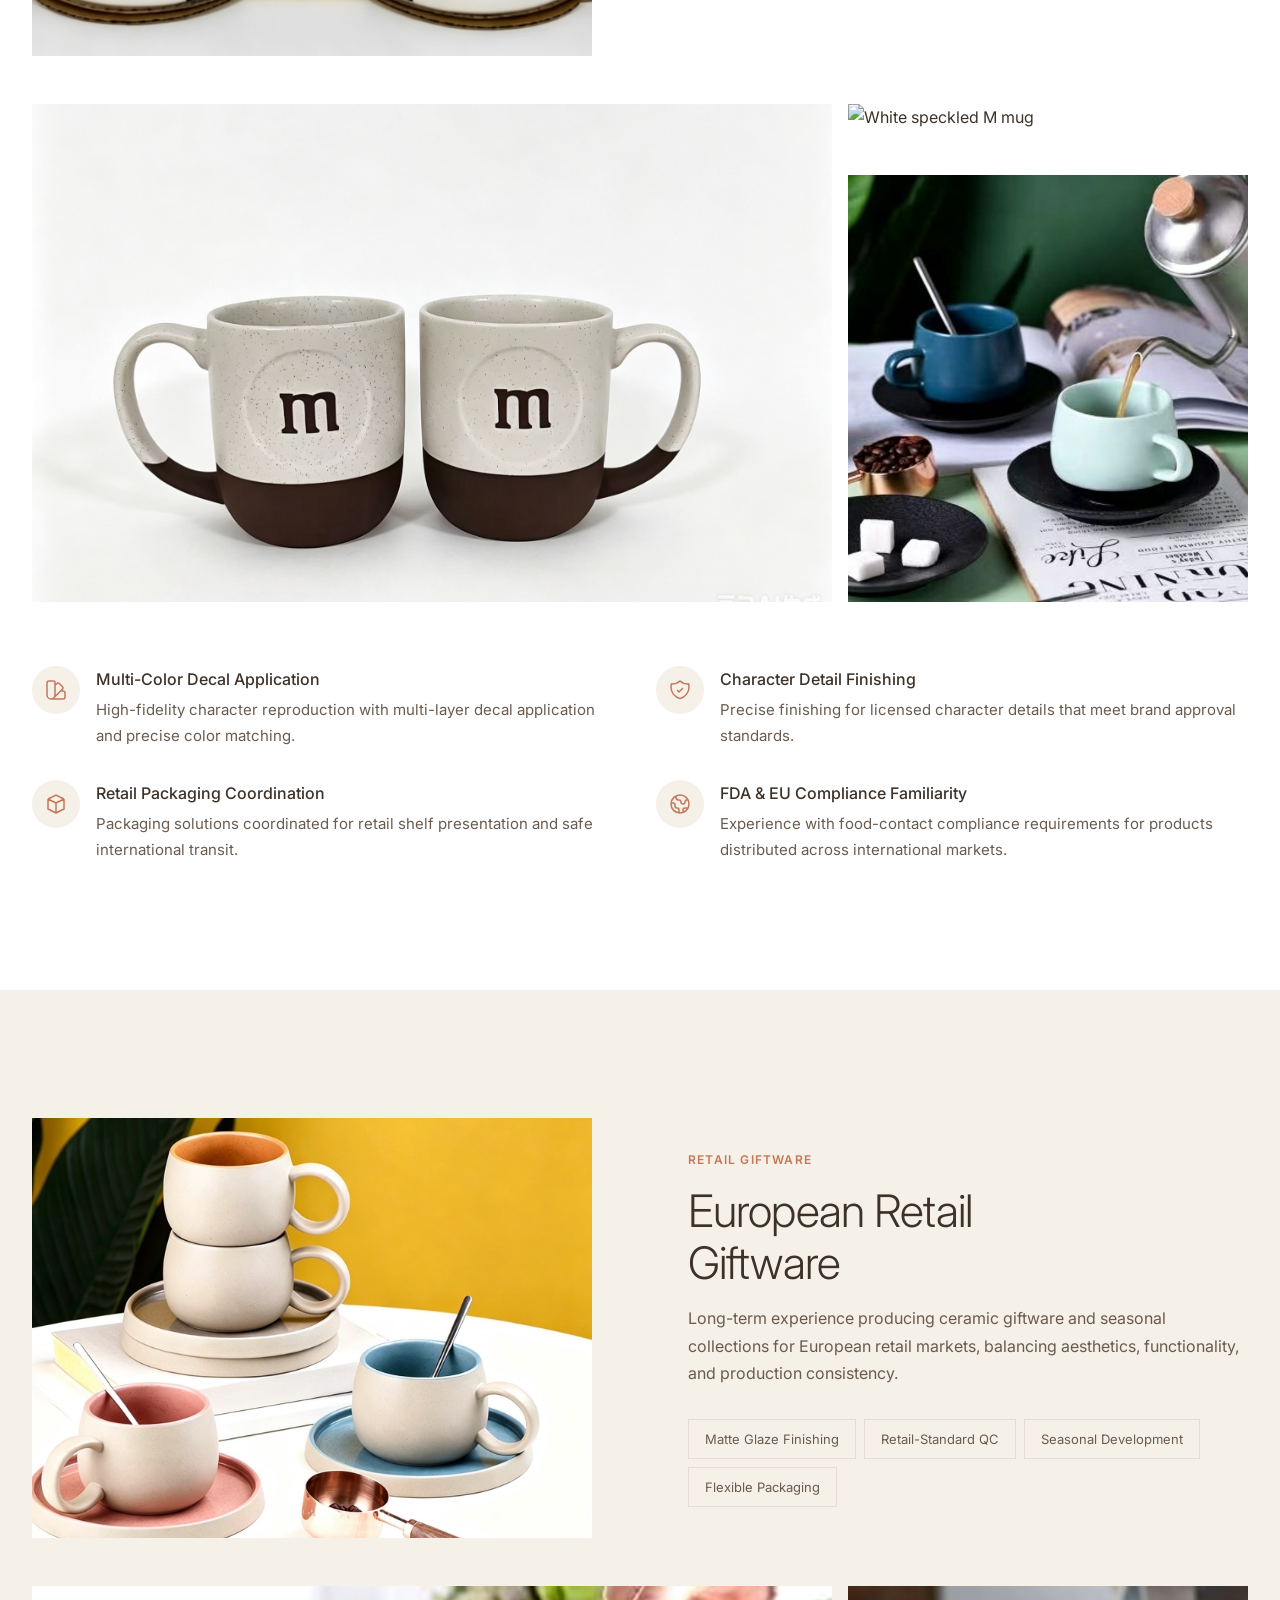
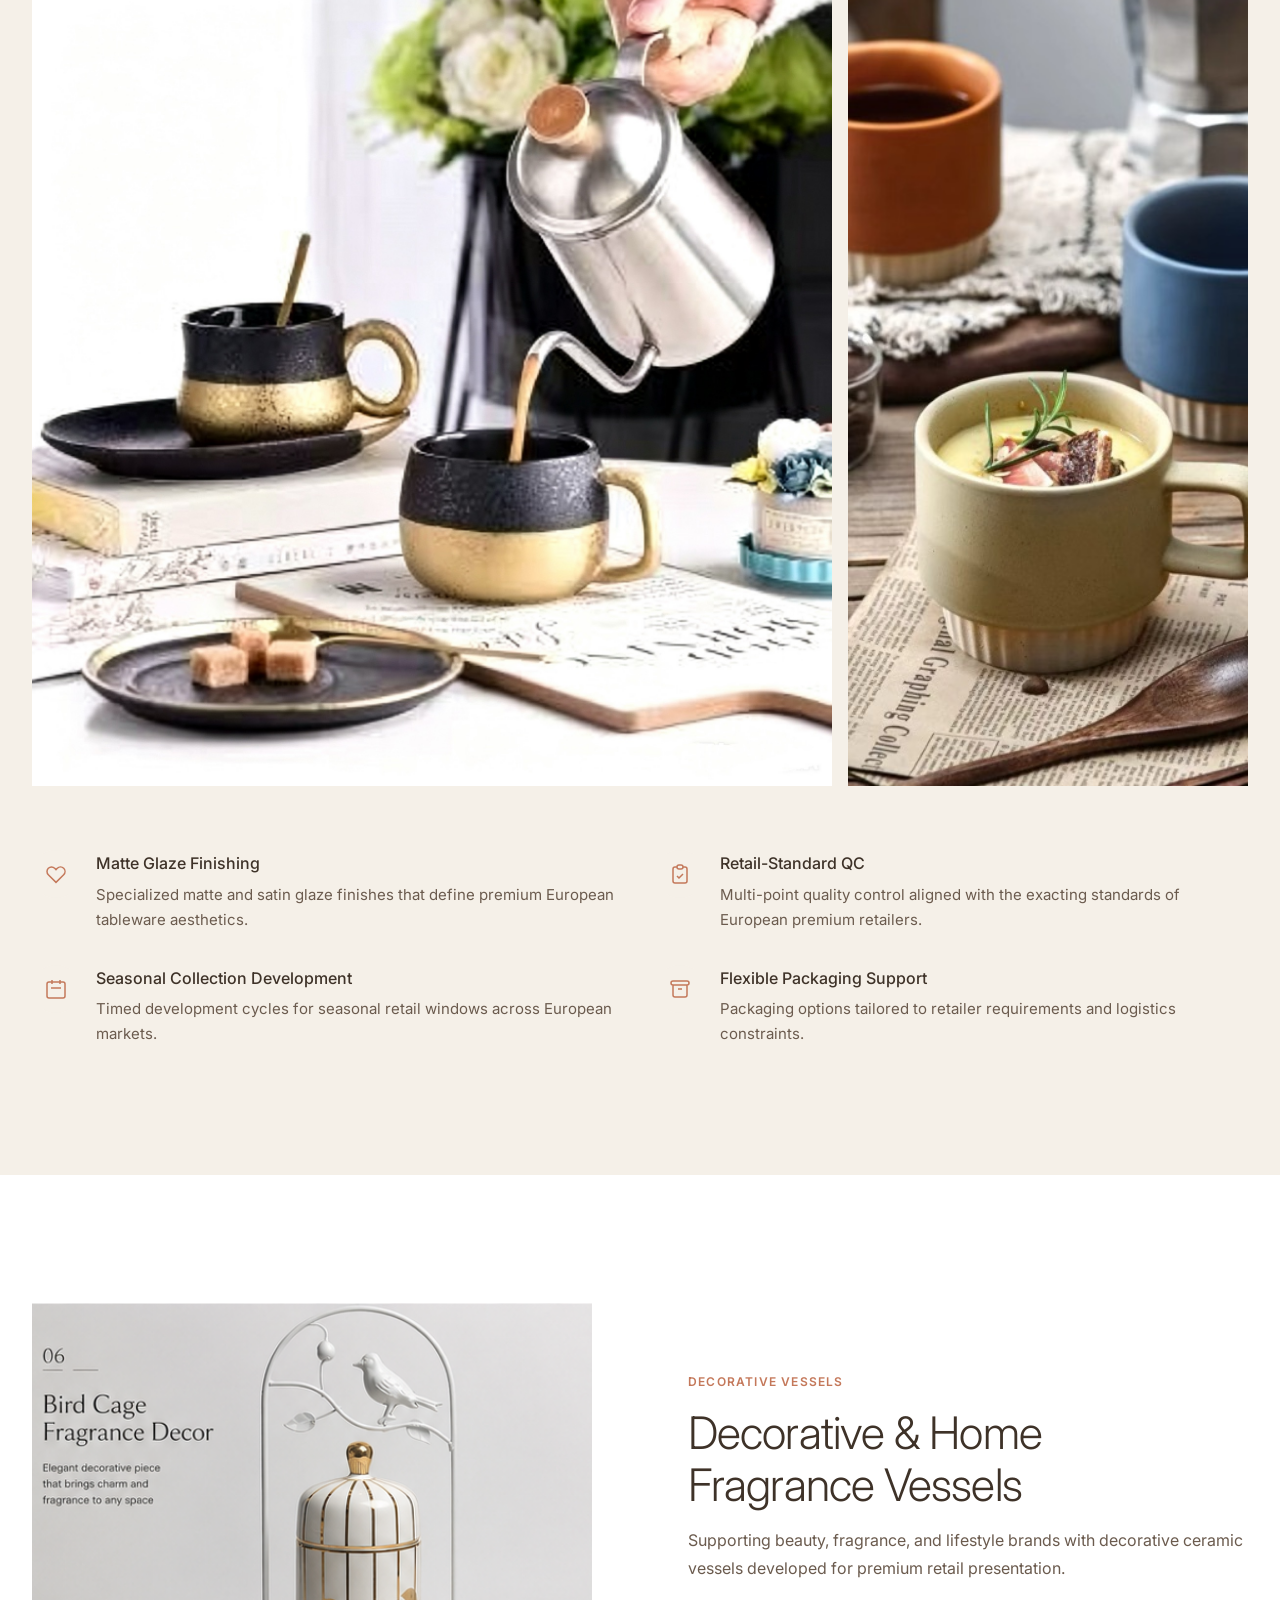
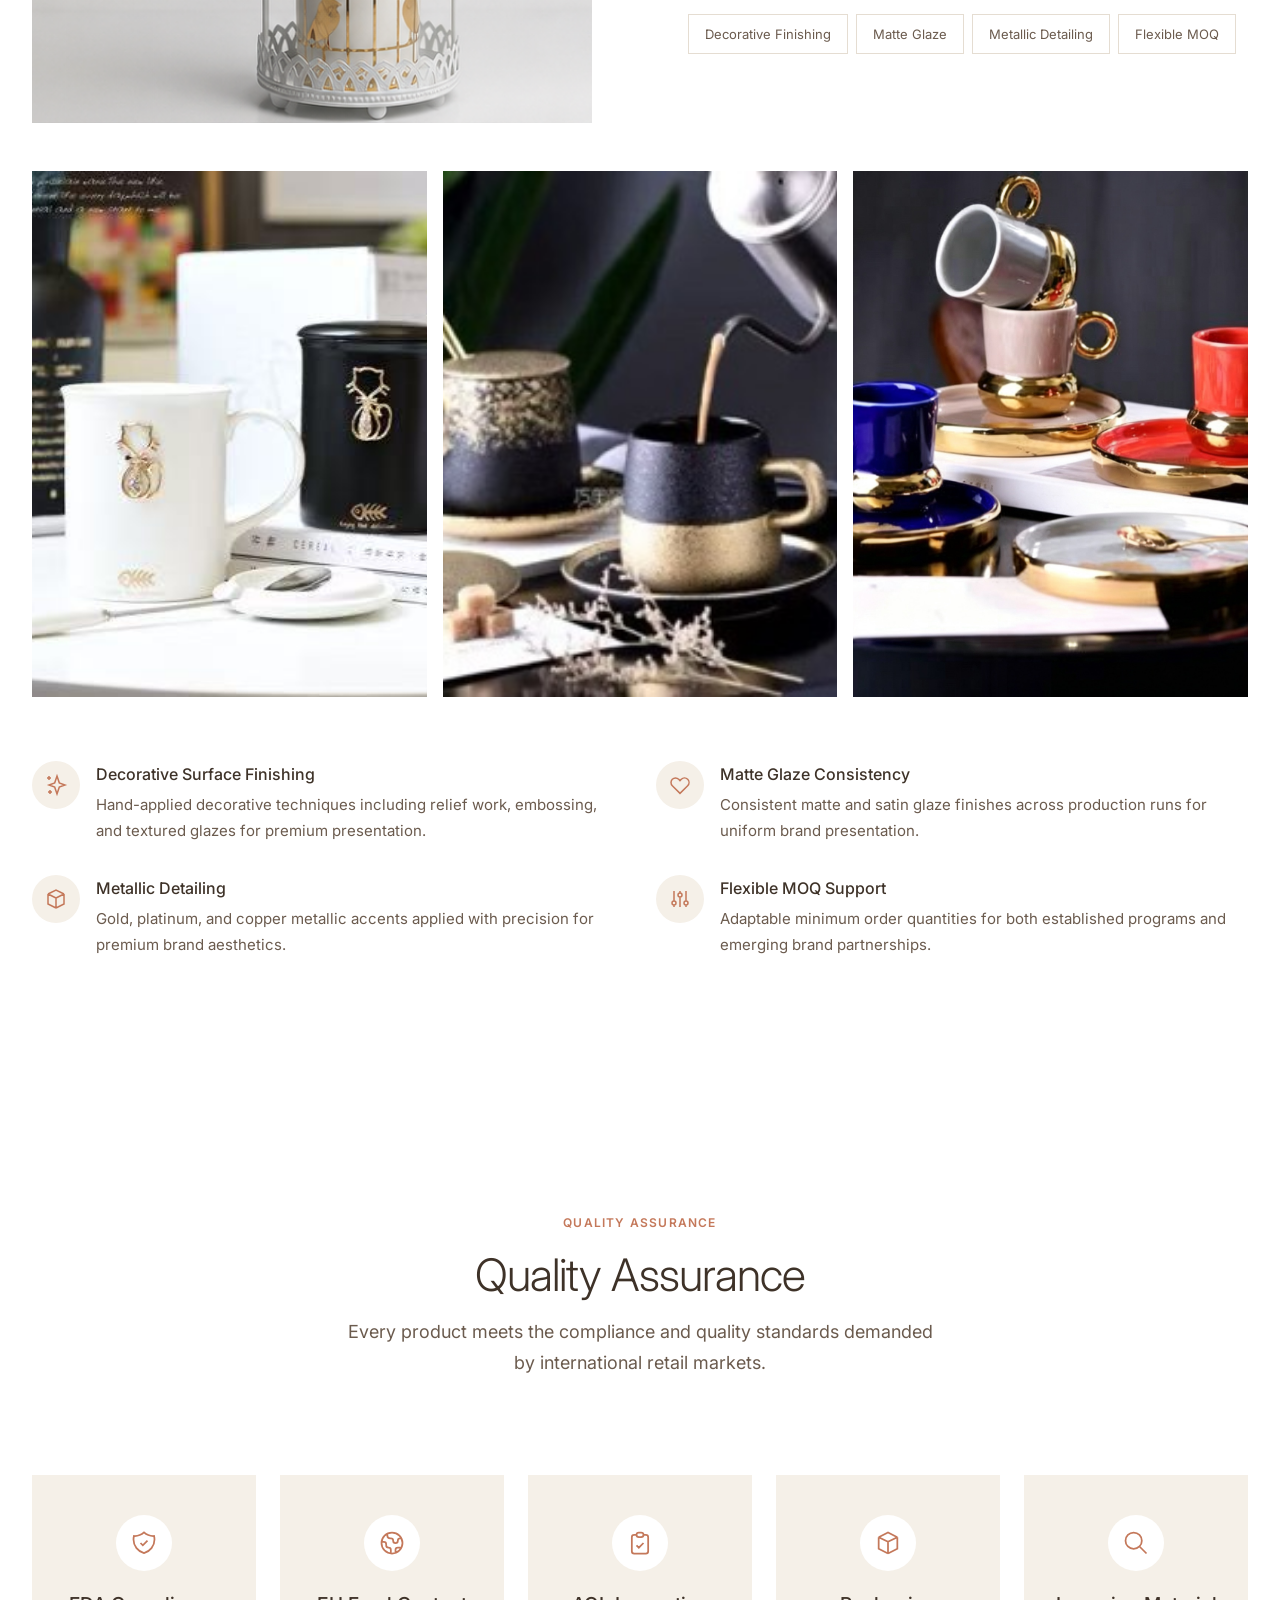
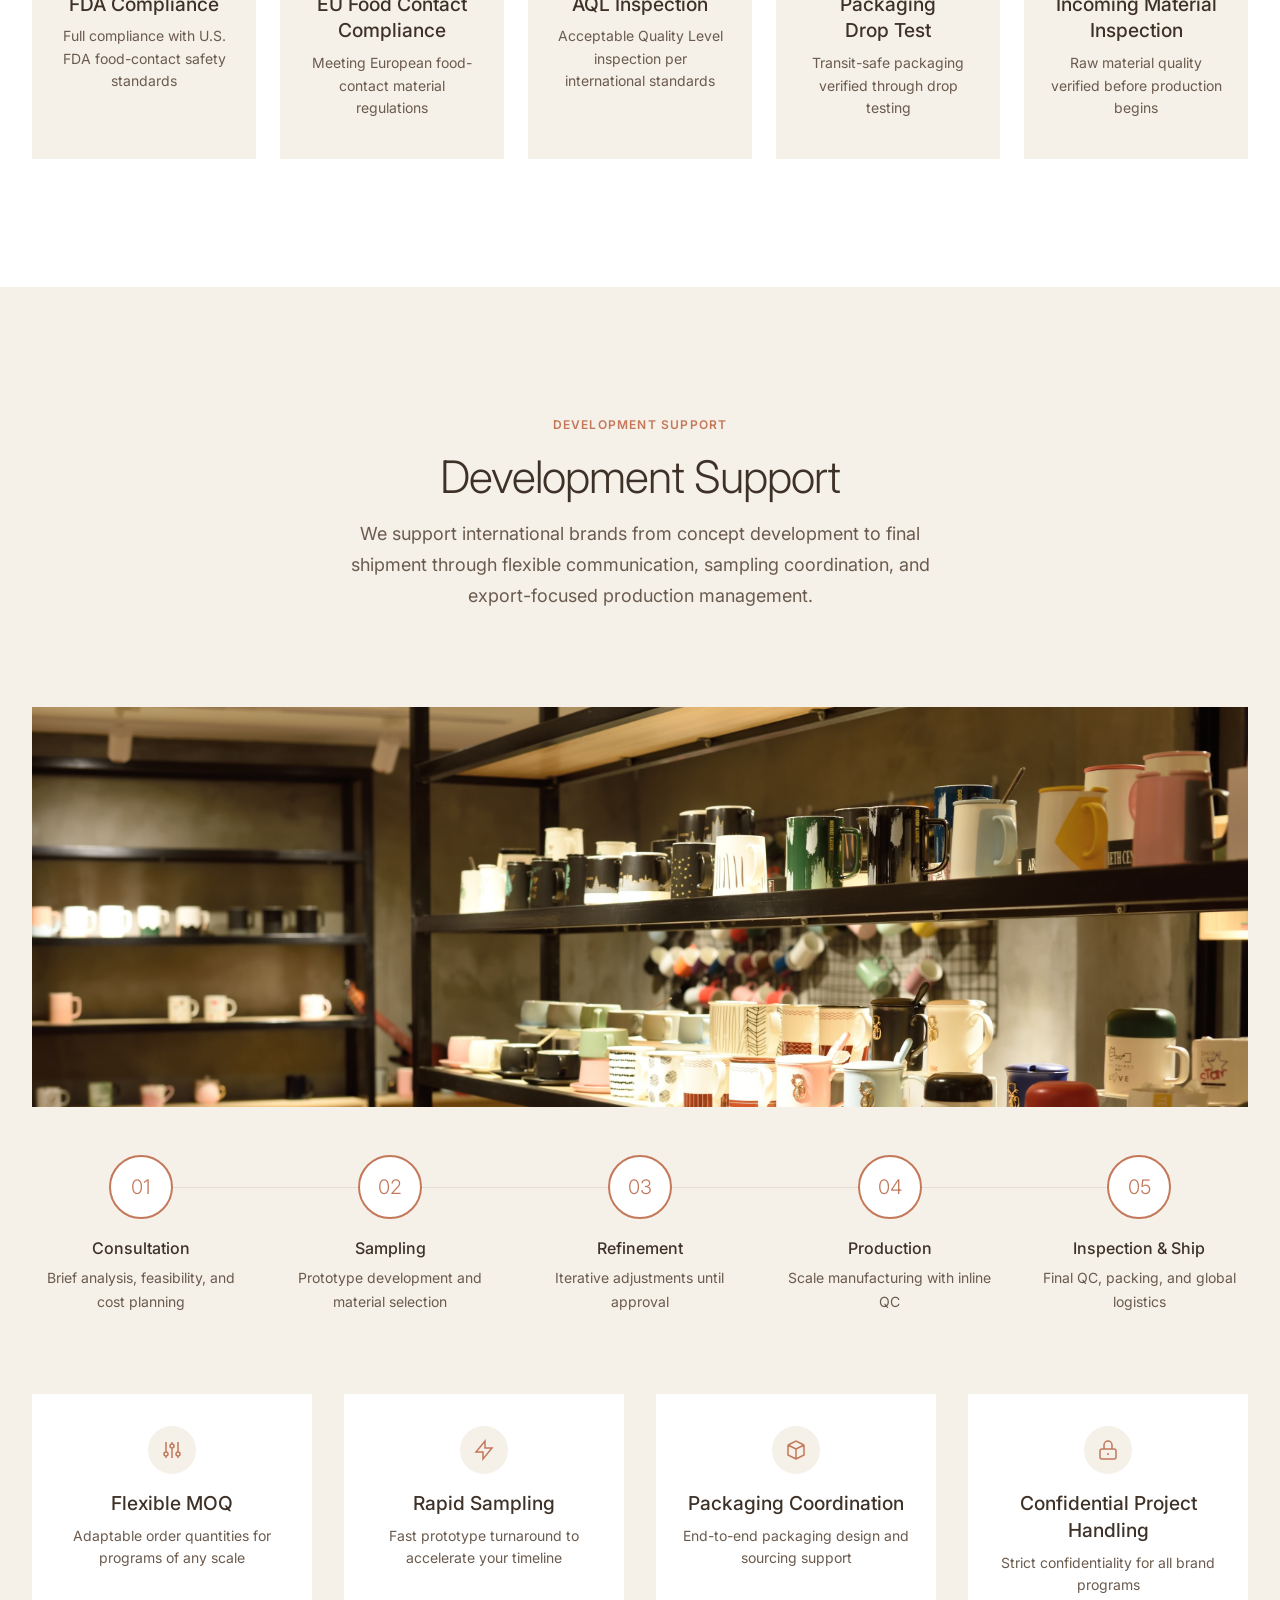
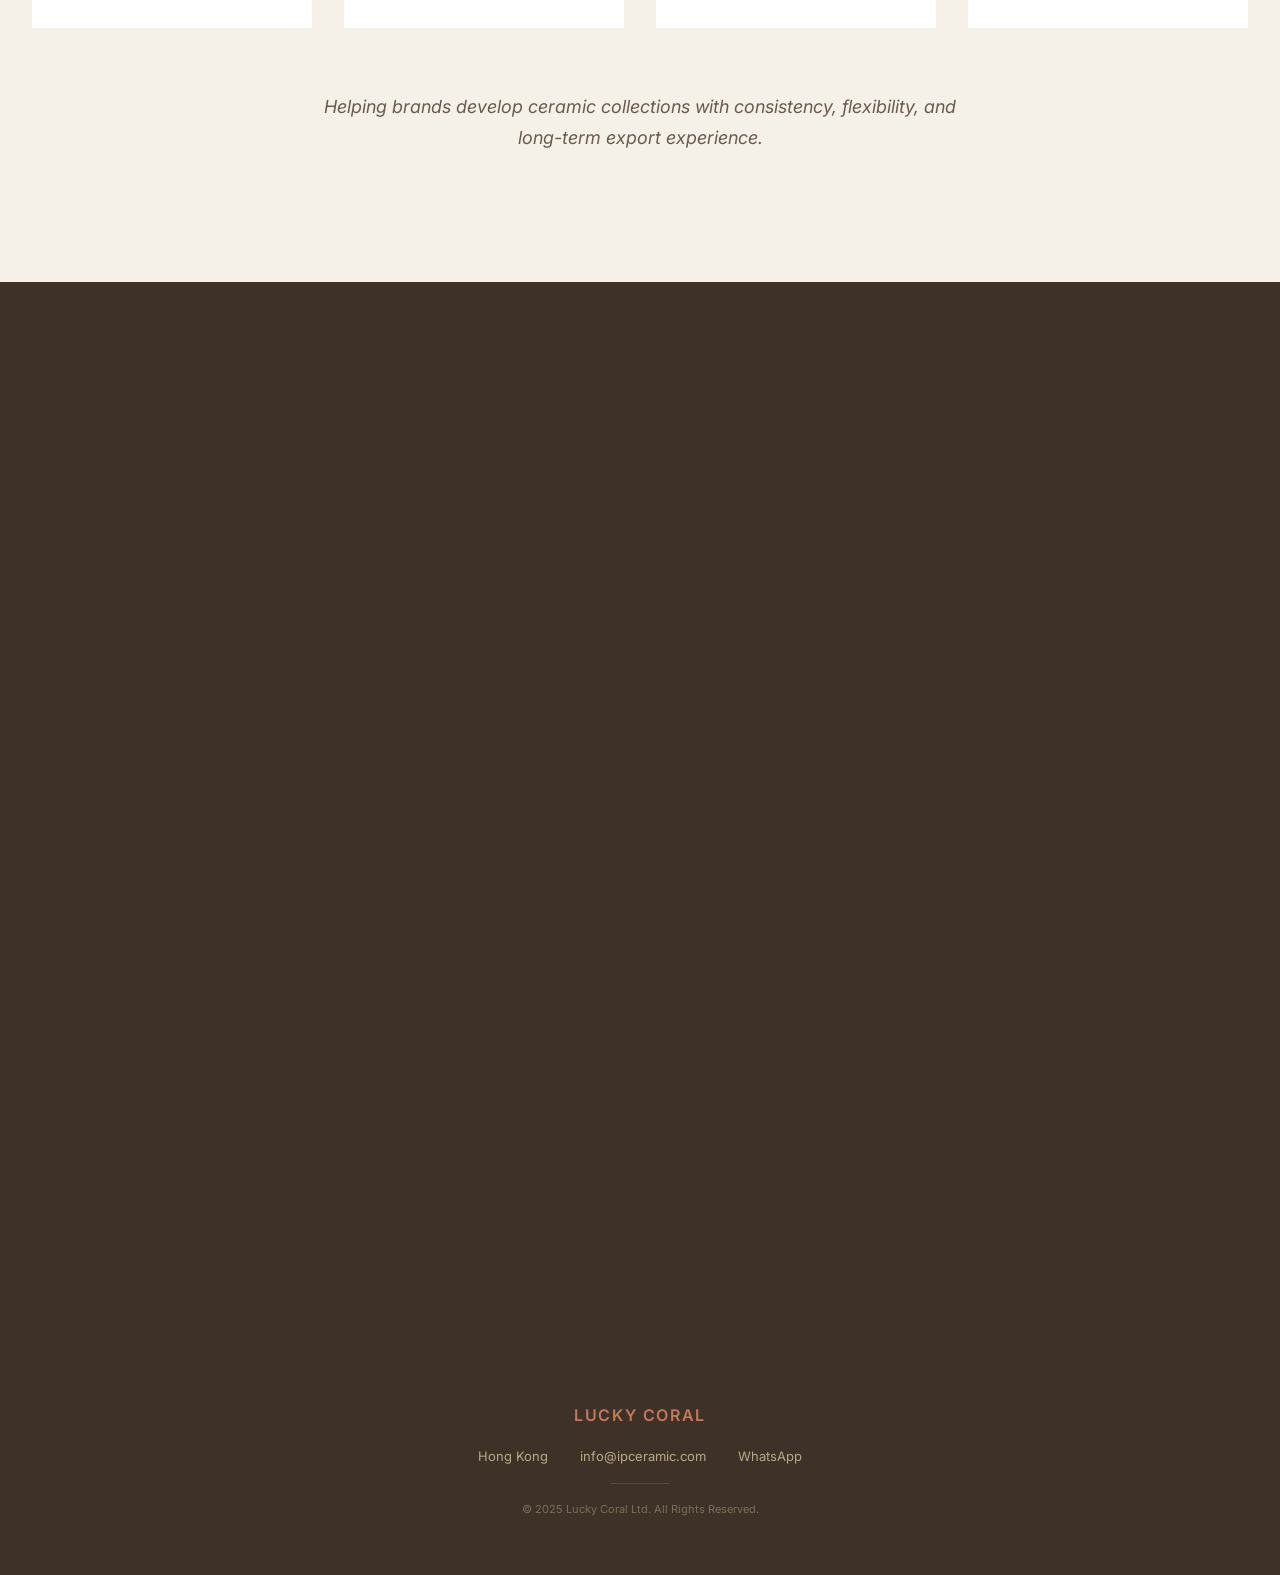
==== commit e09f5fae: "Update index.html" ====
--- a/index.html
+++ b/index.html
@@ -253,7 +253,7 @@
             <img src="assets/img/licensed-mm-spring.jpeg.JPG" alt="White speckled M mug" style="width:100%;height:100%;object-fit:cover" loading="lazy">
           </div>
           <div style="overflow:hidden">
-            <img src="assets/img/licensed-sm.jpeg" alt="Black and white ring-handle cups" style="width:100%;height:100%;object-fit:cover" loading="lazy">
+            <img src="assets/img/licensed-coffee.jpeg.JPG" alt="Black and white ring-handle cups" style="width:100%;height:100%;object-fit:cover" loading="lazy">
           </div>
         </div>
       </div>
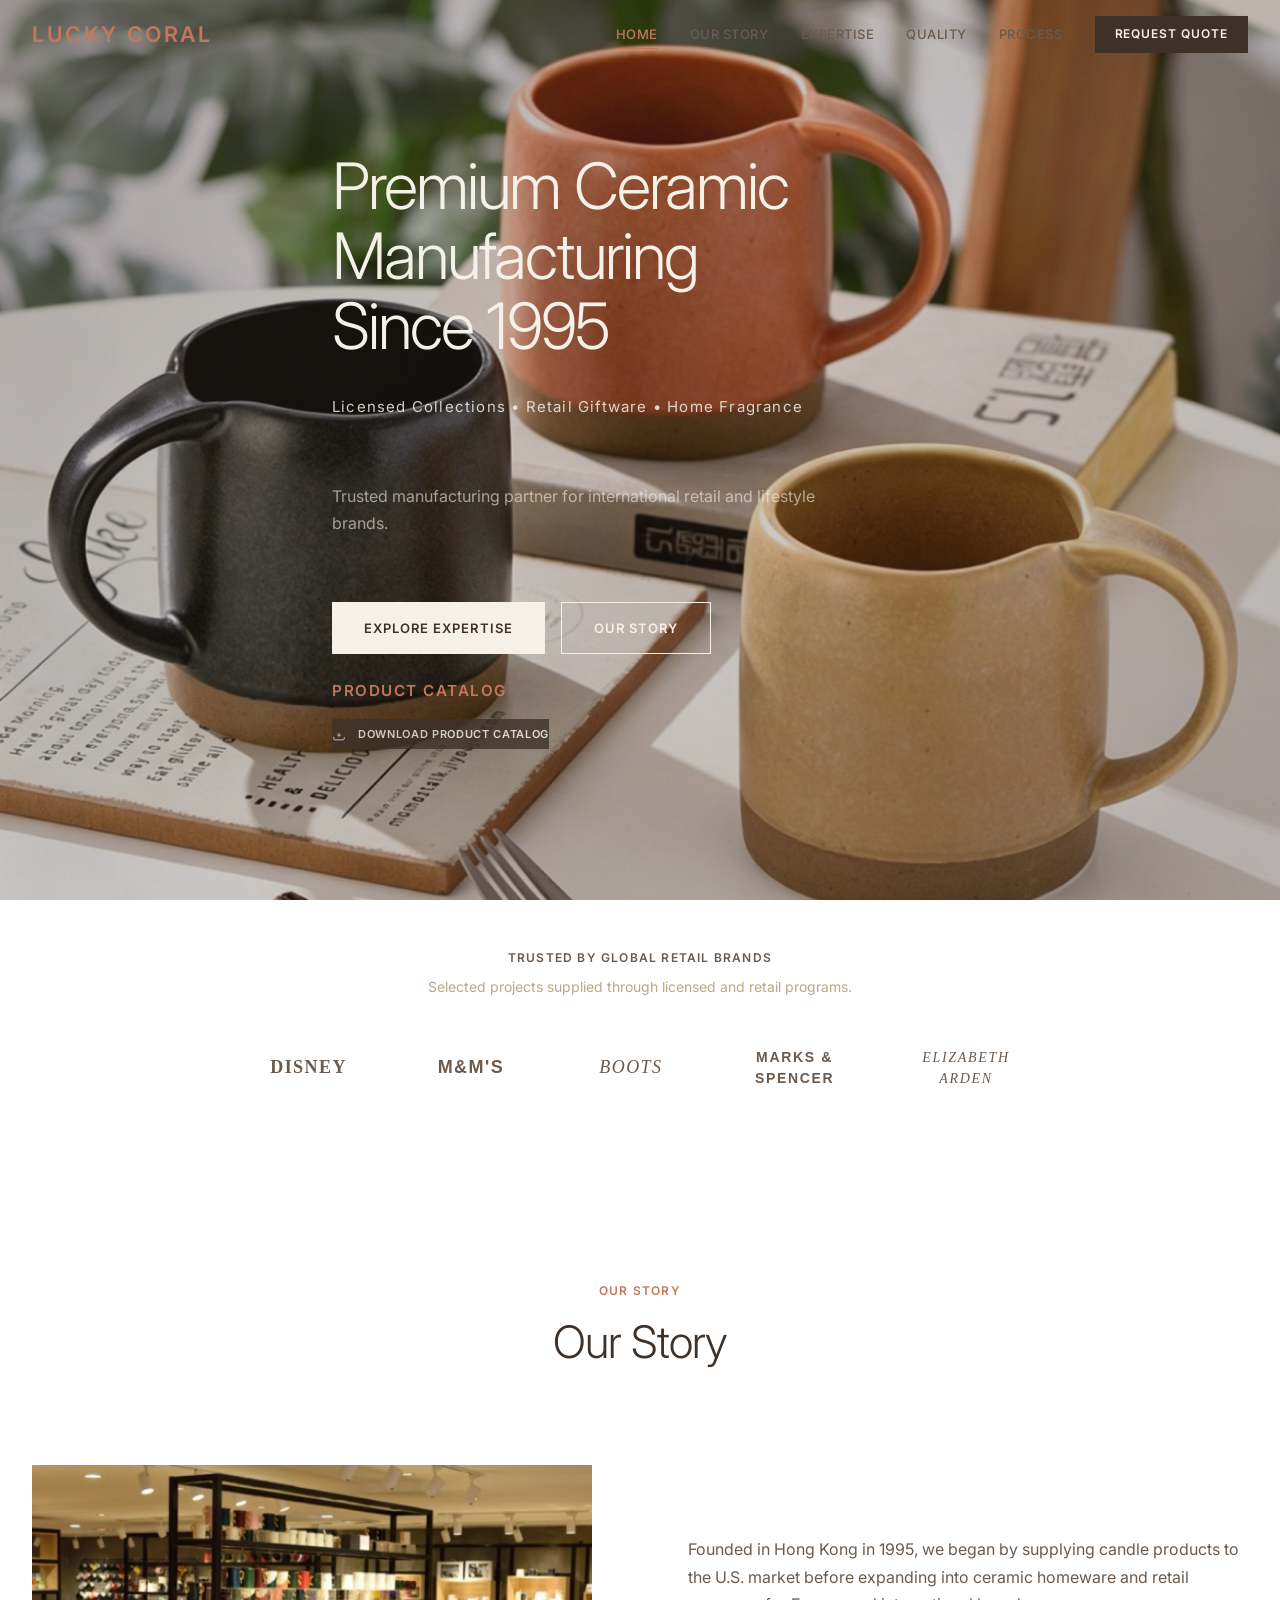
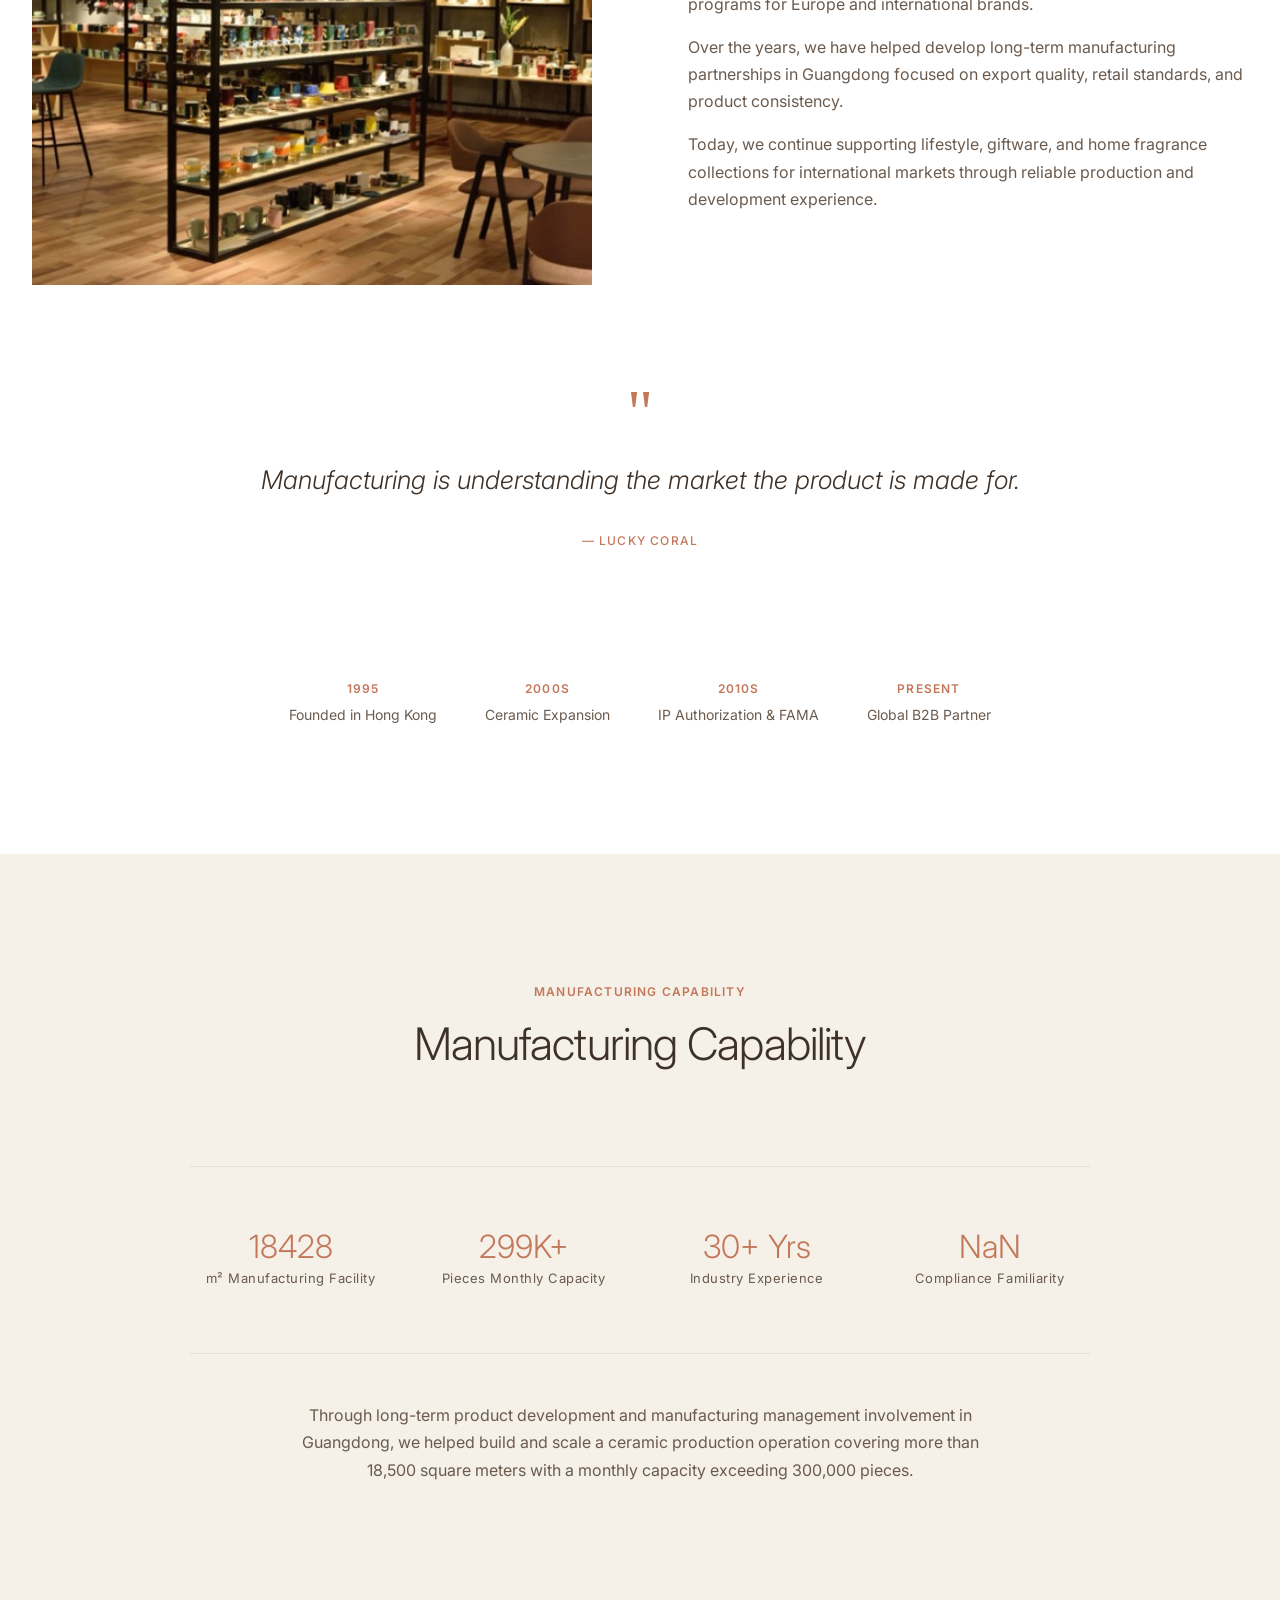
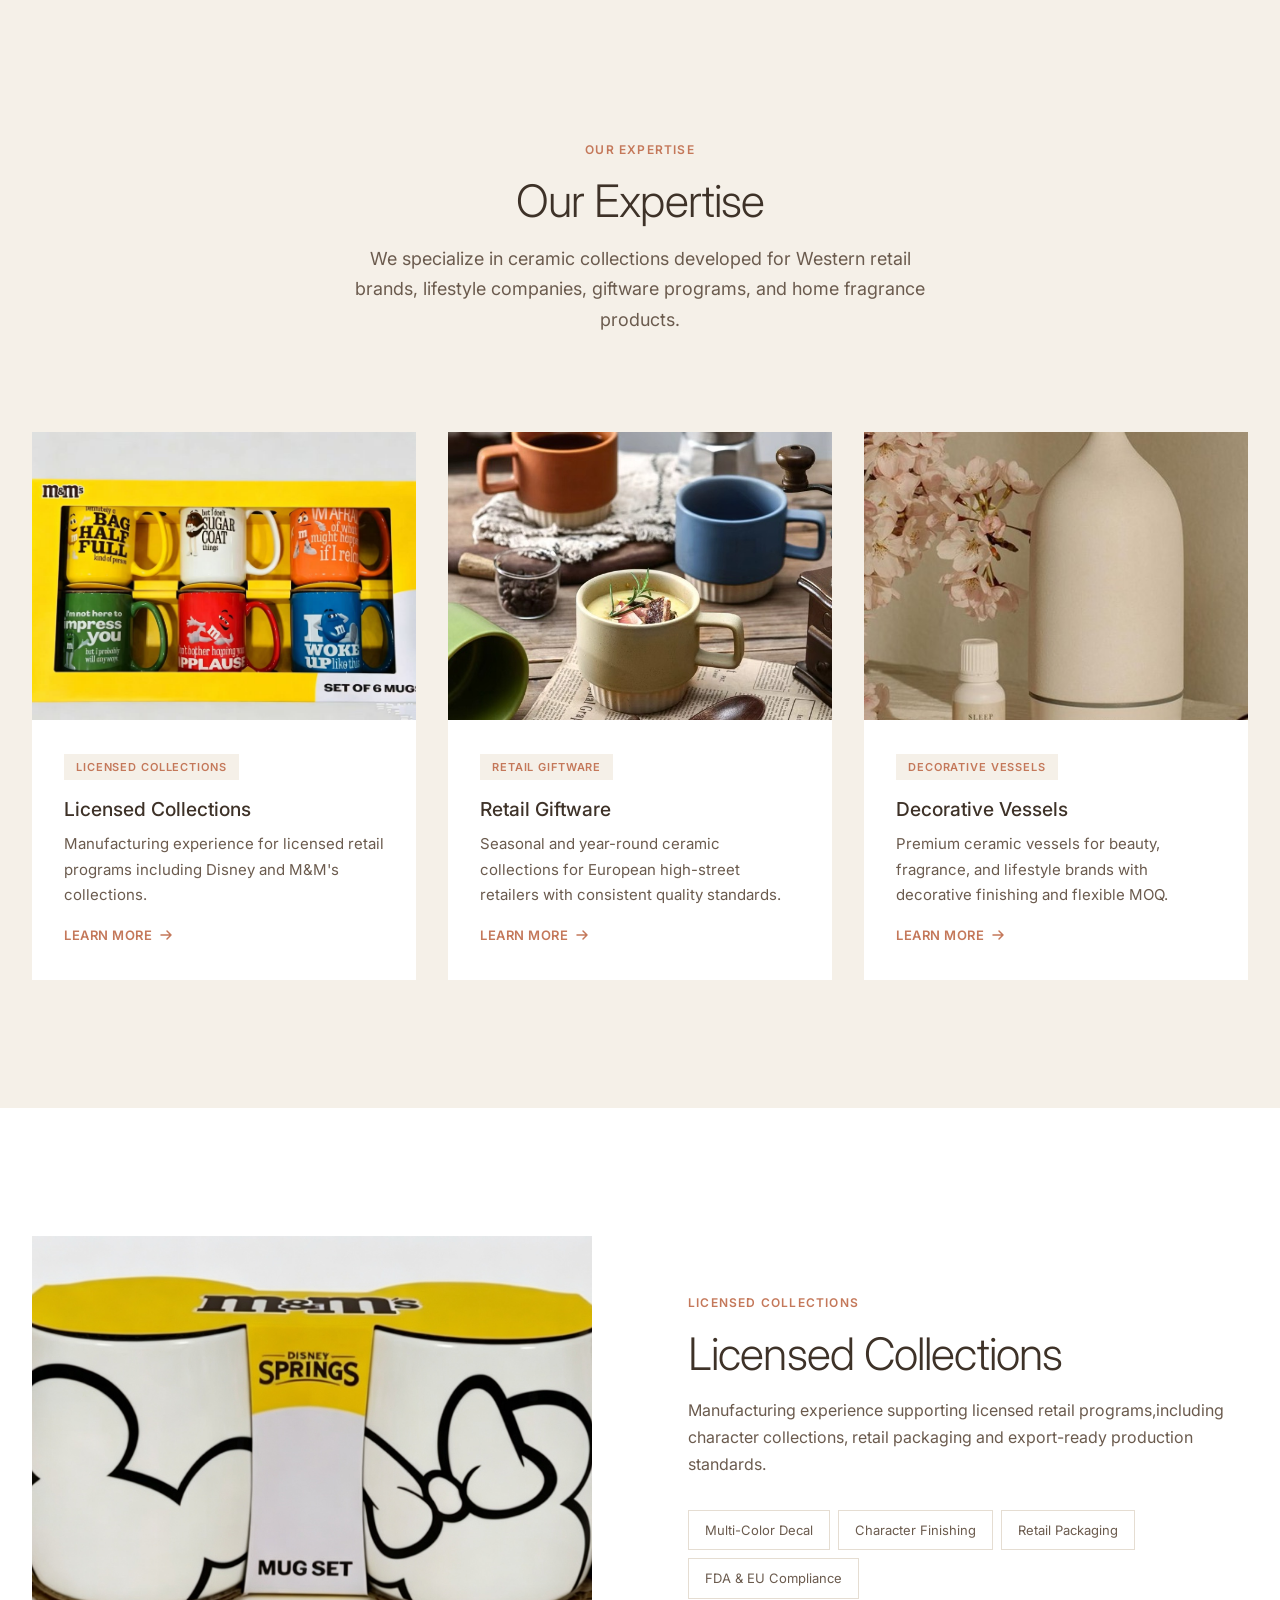
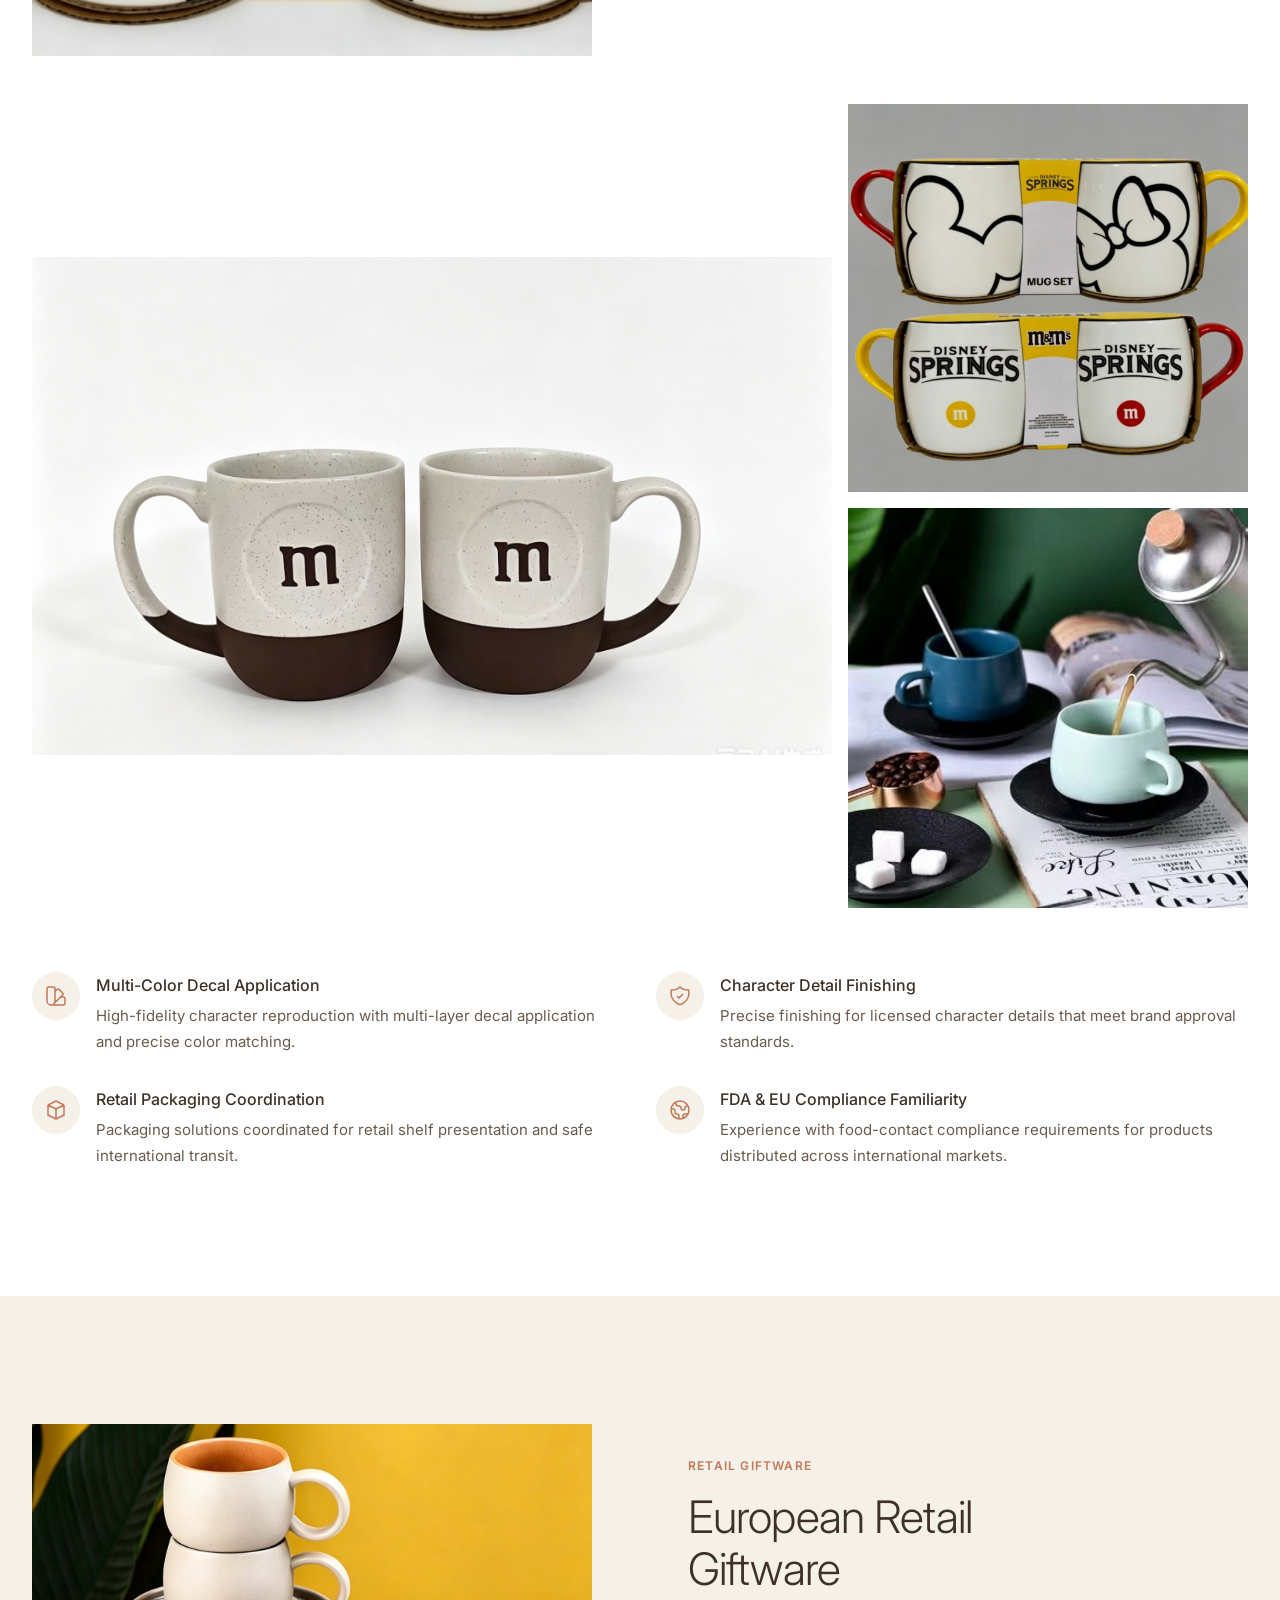
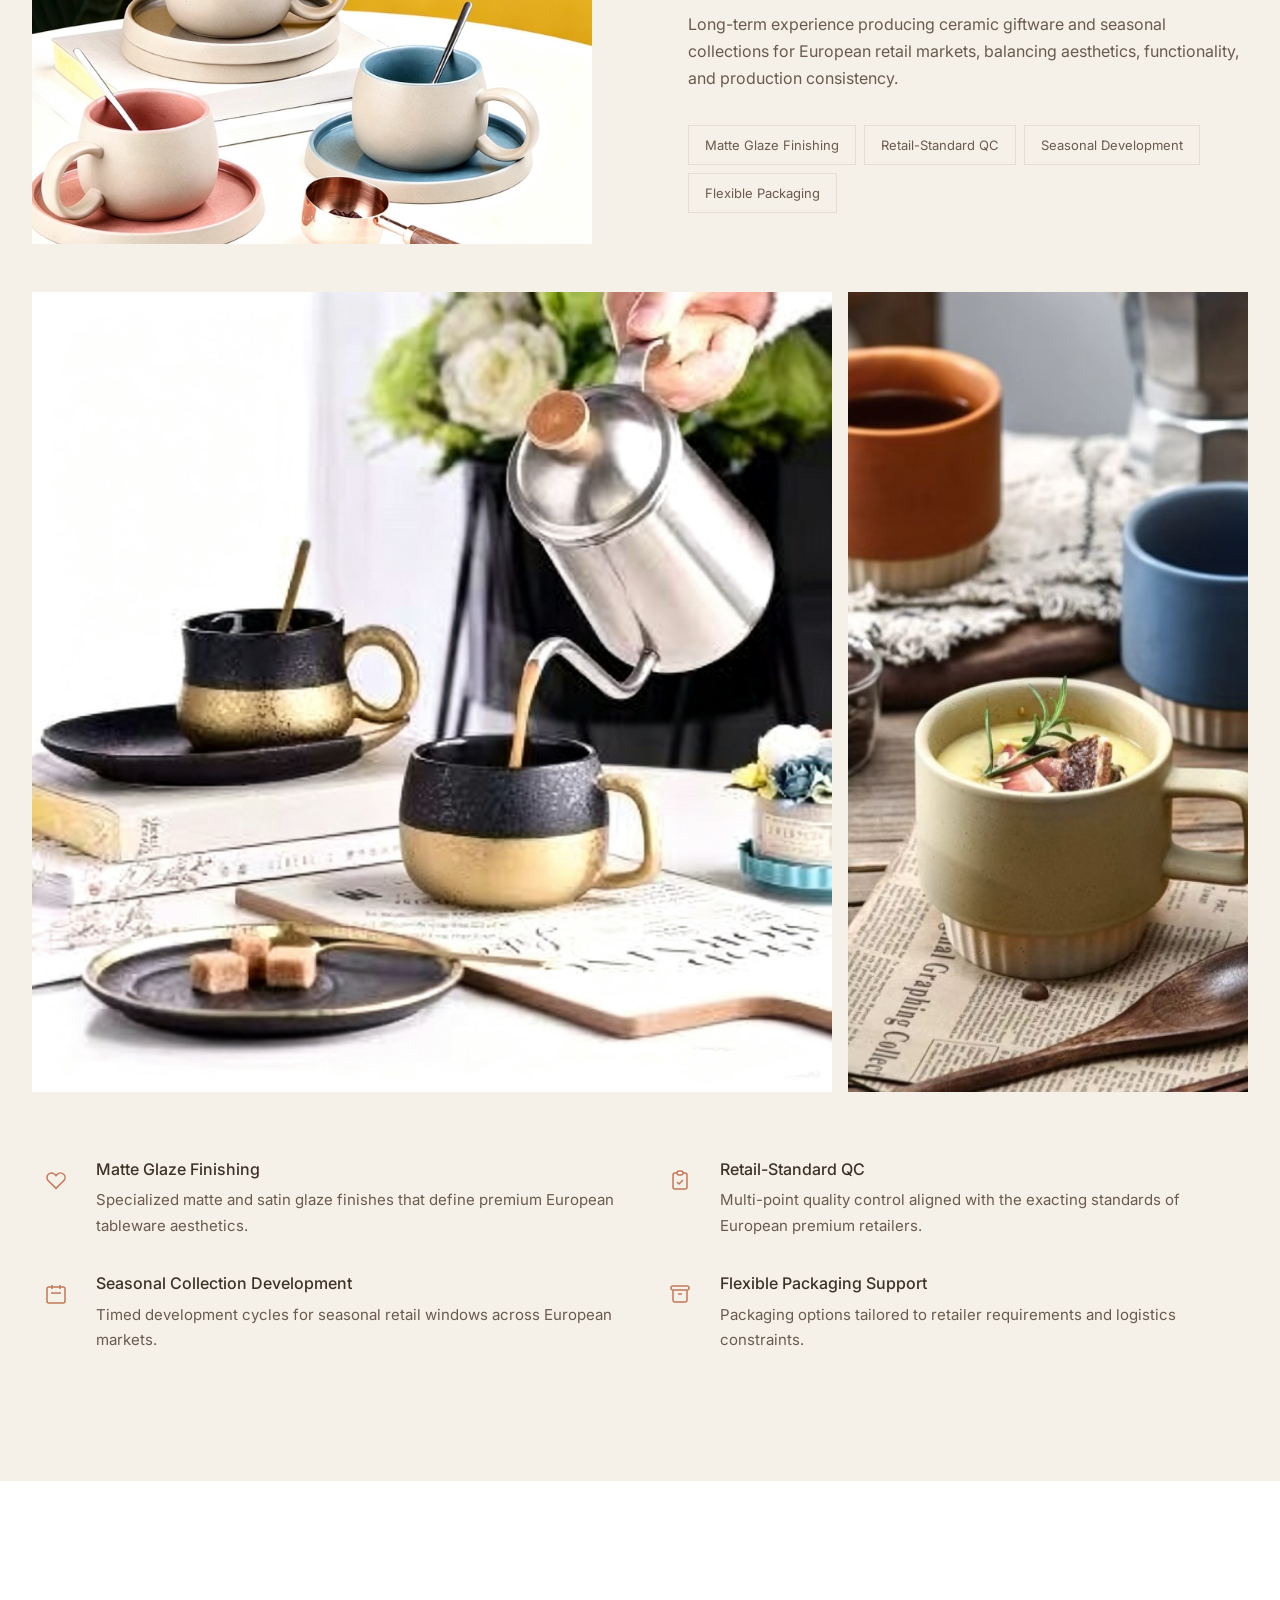
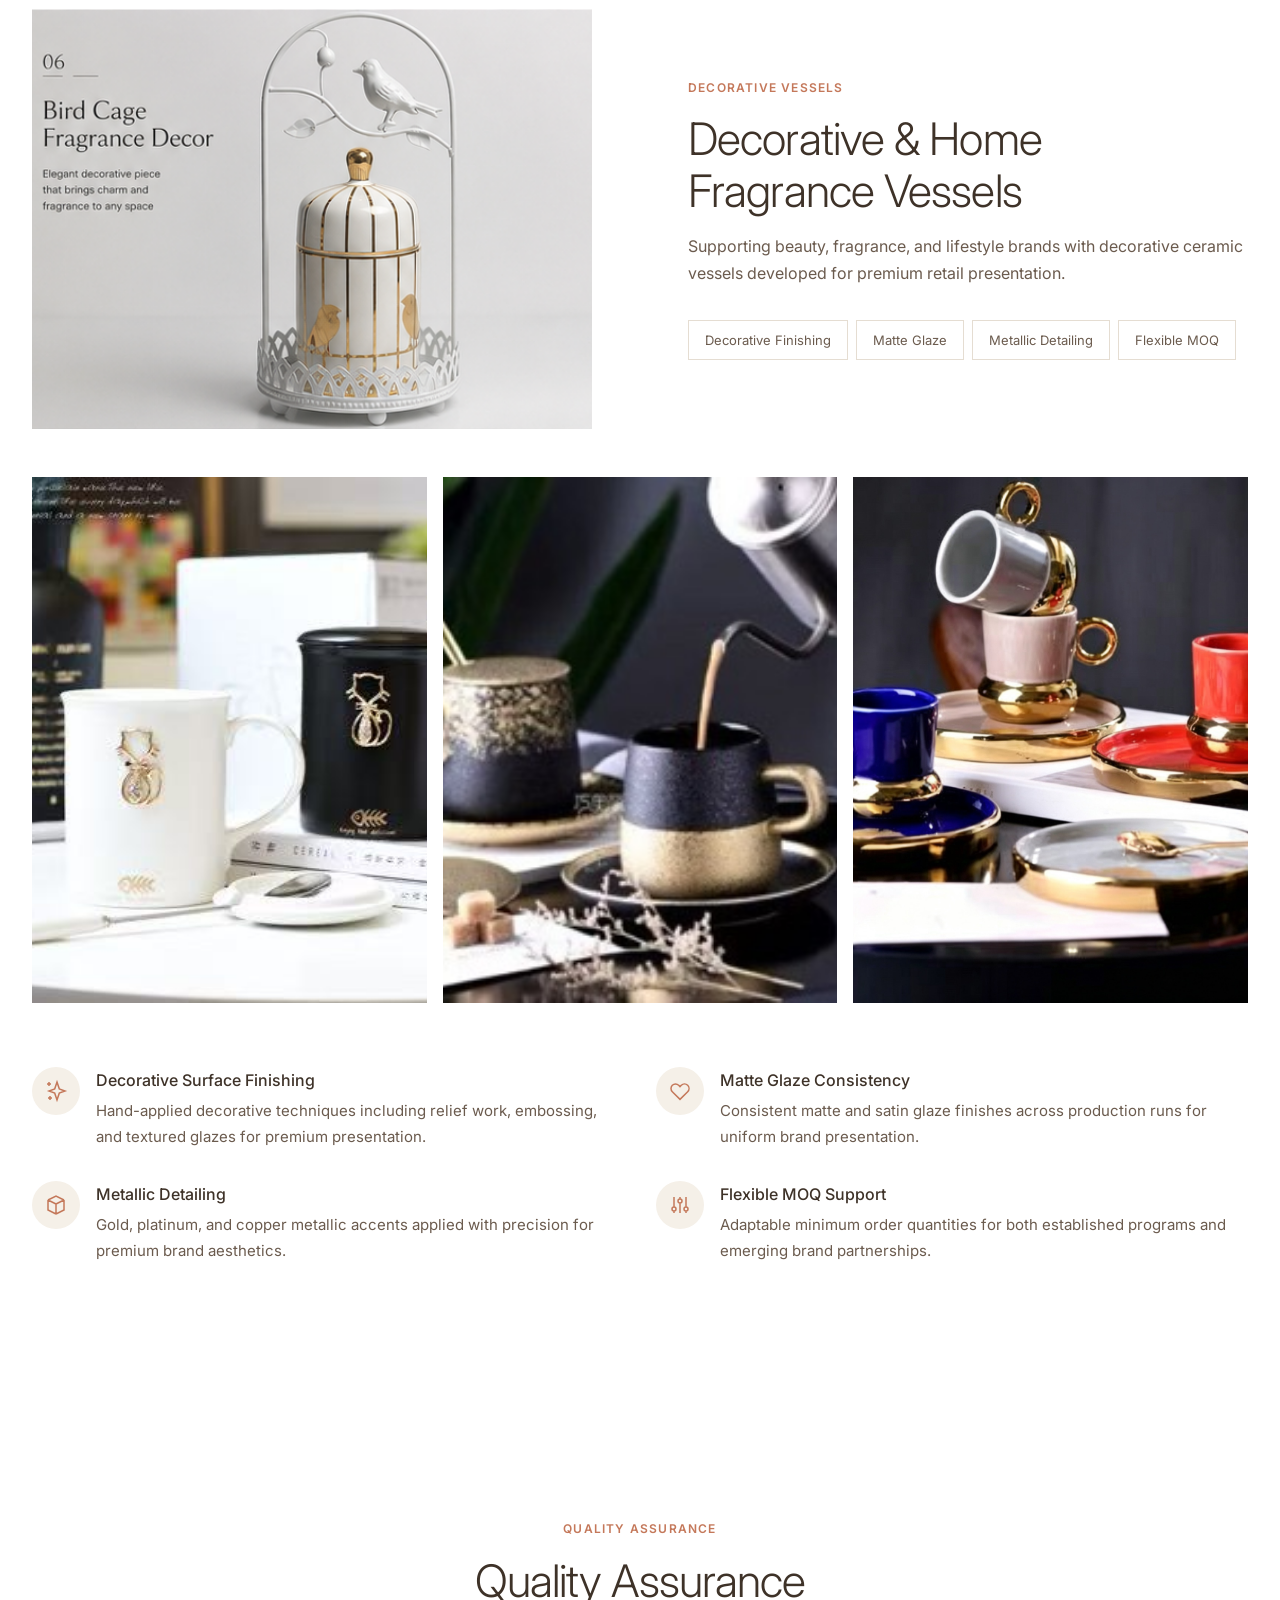
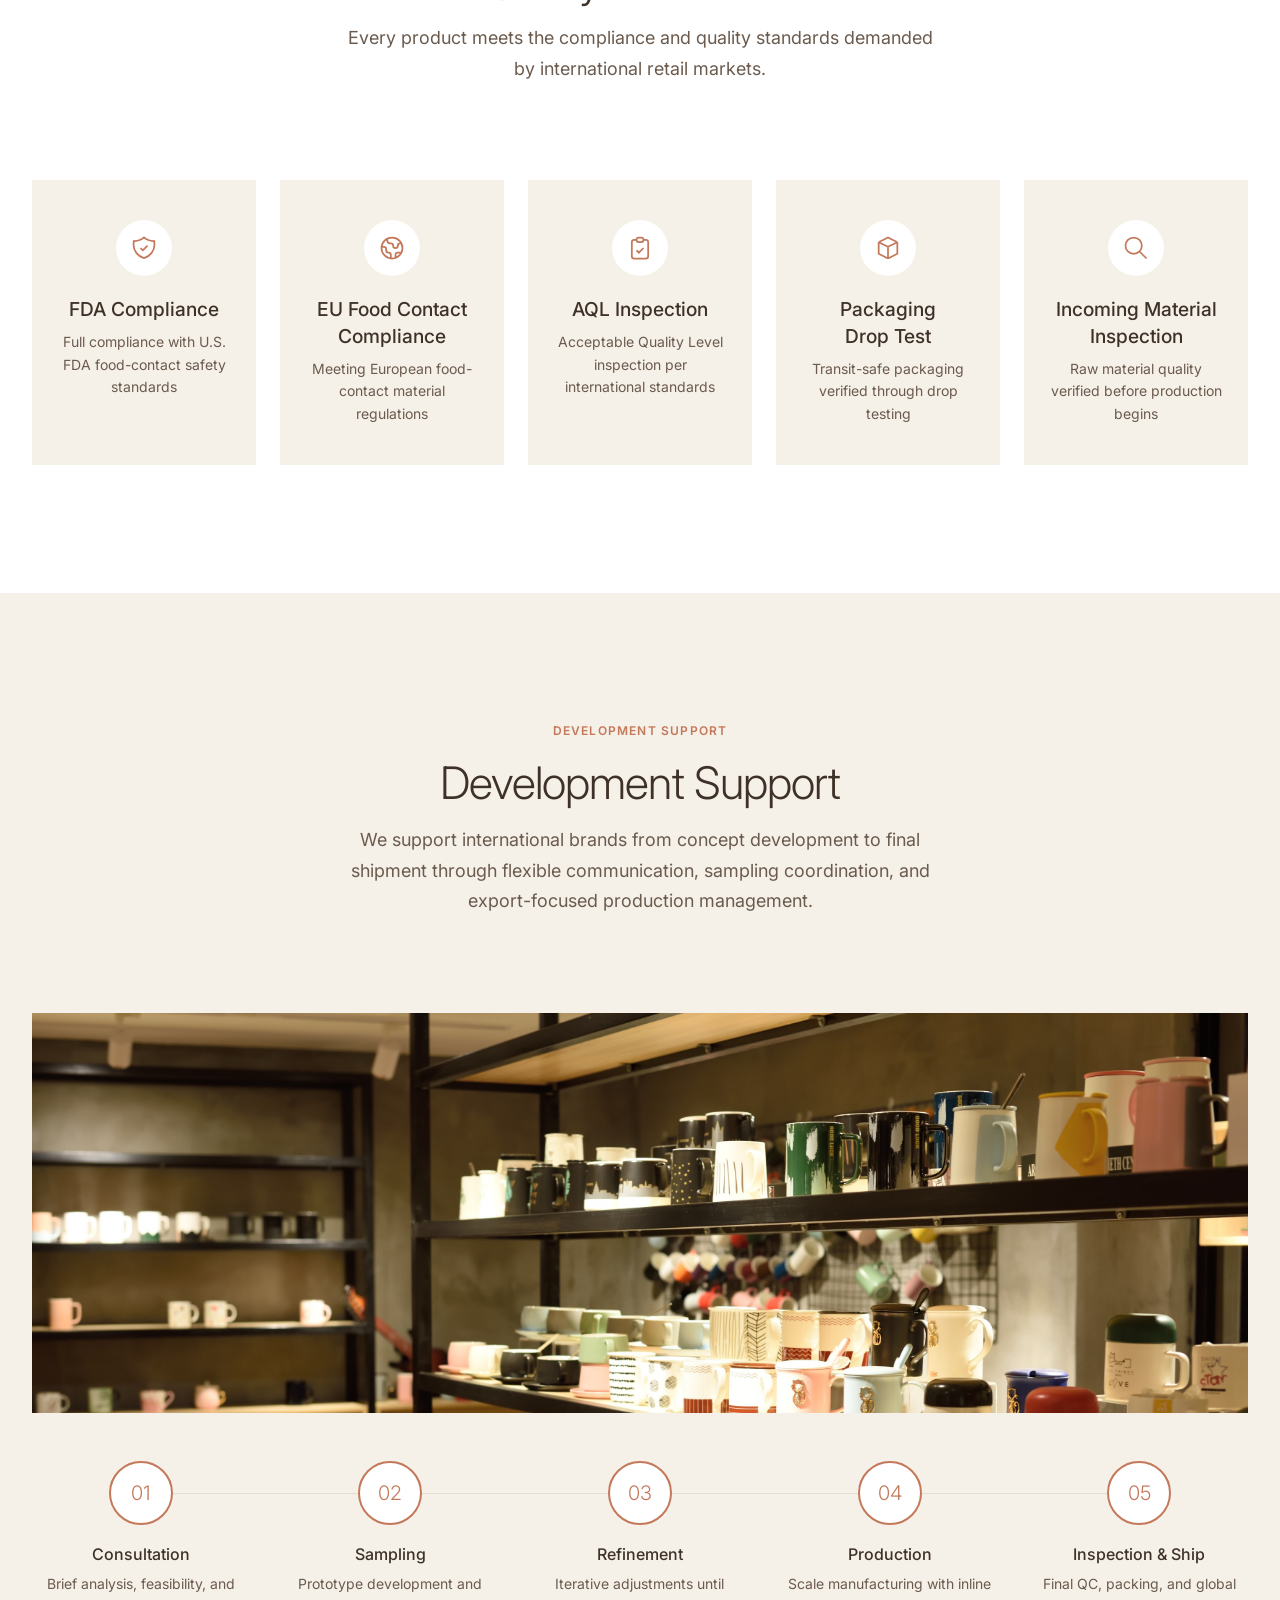
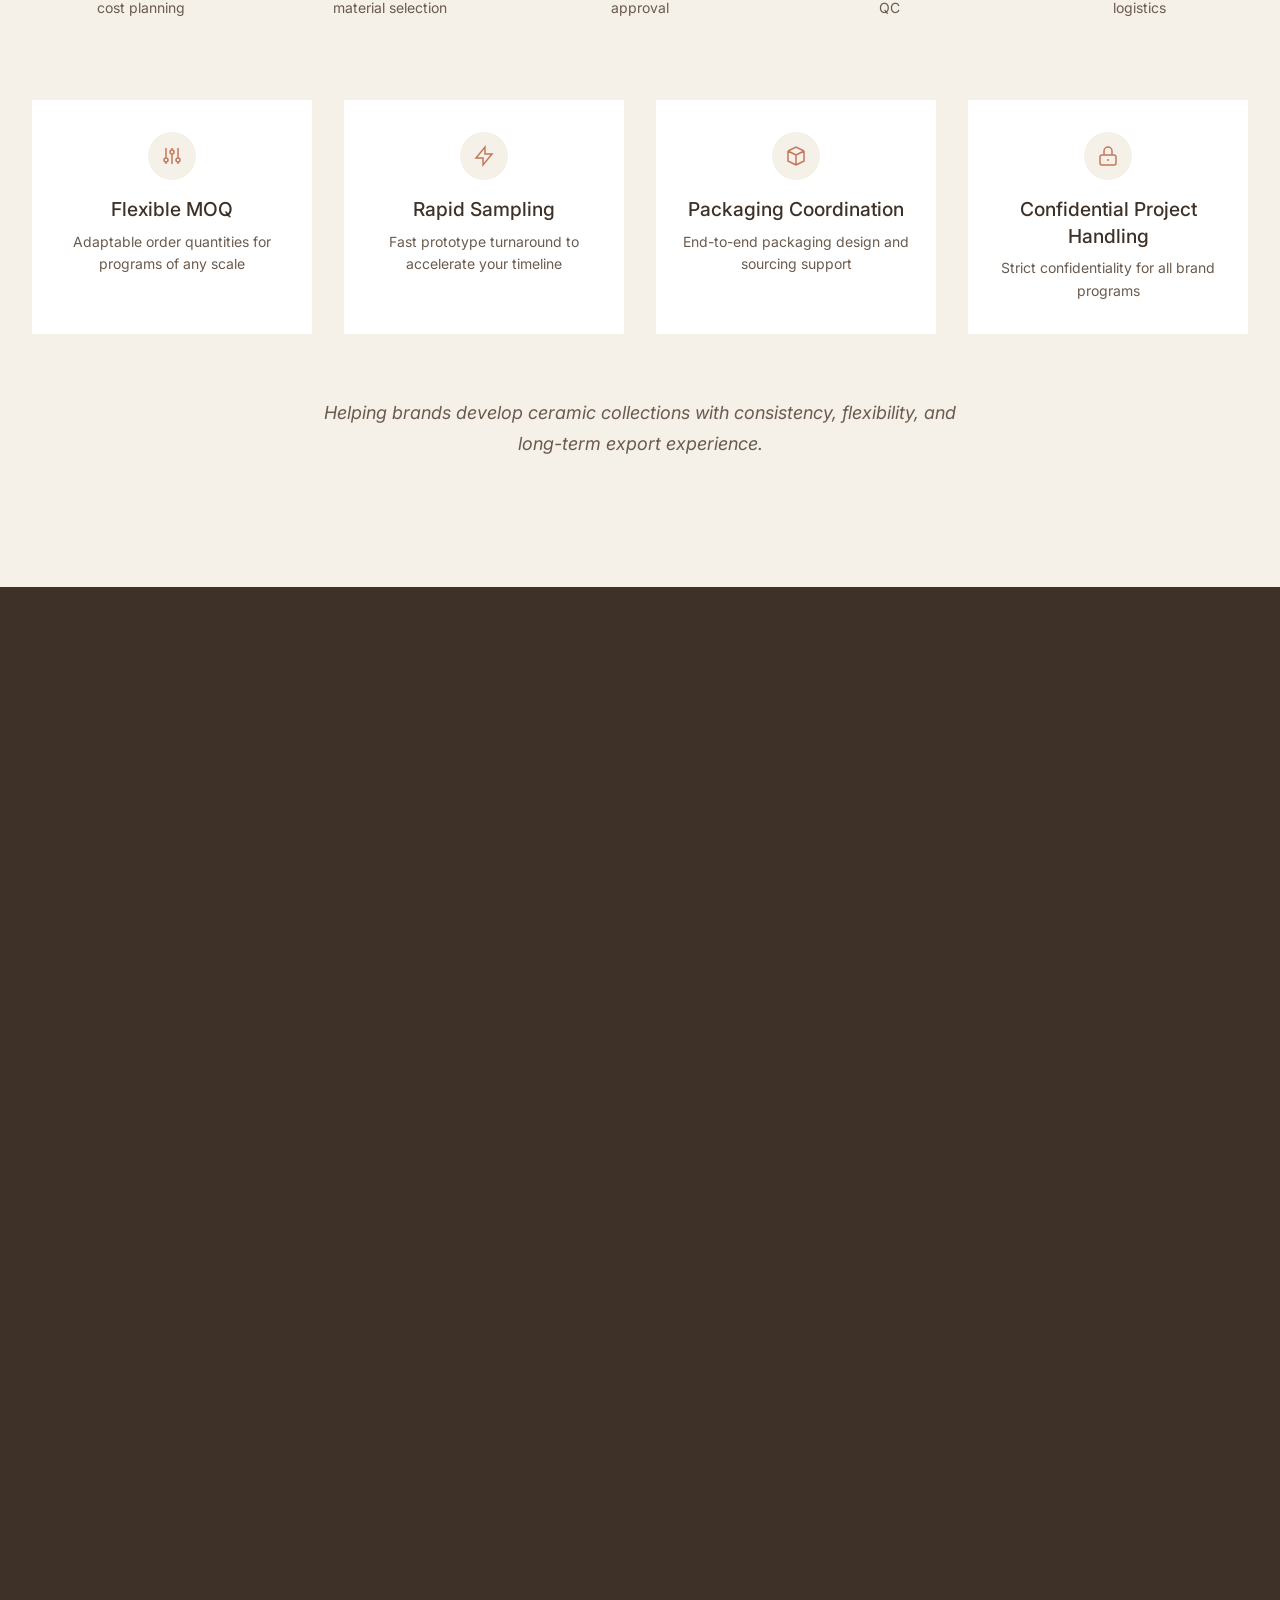
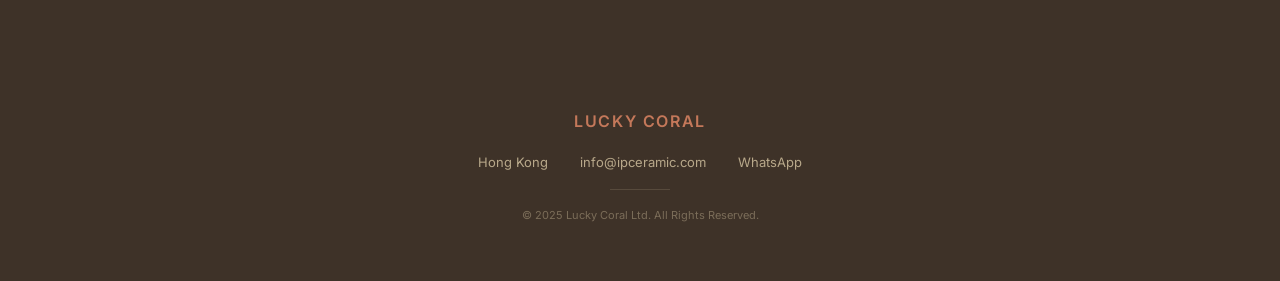
==== commit 736ee3ff: "Update index.html" ====
--- a/index.html
+++ b/index.html
@@ -250,7 +250,7 @@
         </div>
         <div style="display:grid;gap:1rem">
           <div style="overflow:hidden">
-            <img src="assets/img/licensed-mm-spring.jpeg.JPG" alt="White speckled M mug" style="width:100%;height:100%;object-fit:cover" loading="lazy">
+            <img src="assets/img/licensed-mm-spring.jpeg.JPG.JPG" alt="White speckled M mug" style="width:100%;height:100%;object-fit:cover" loading="lazy">
           </div>
           <div style="overflow:hidden">
             <img src="assets/img/licensed-coffee.jpeg.JPG" alt="Black and white ring-handle cups" style="width:100%;height:100%;object-fit:cover" loading="lazy">
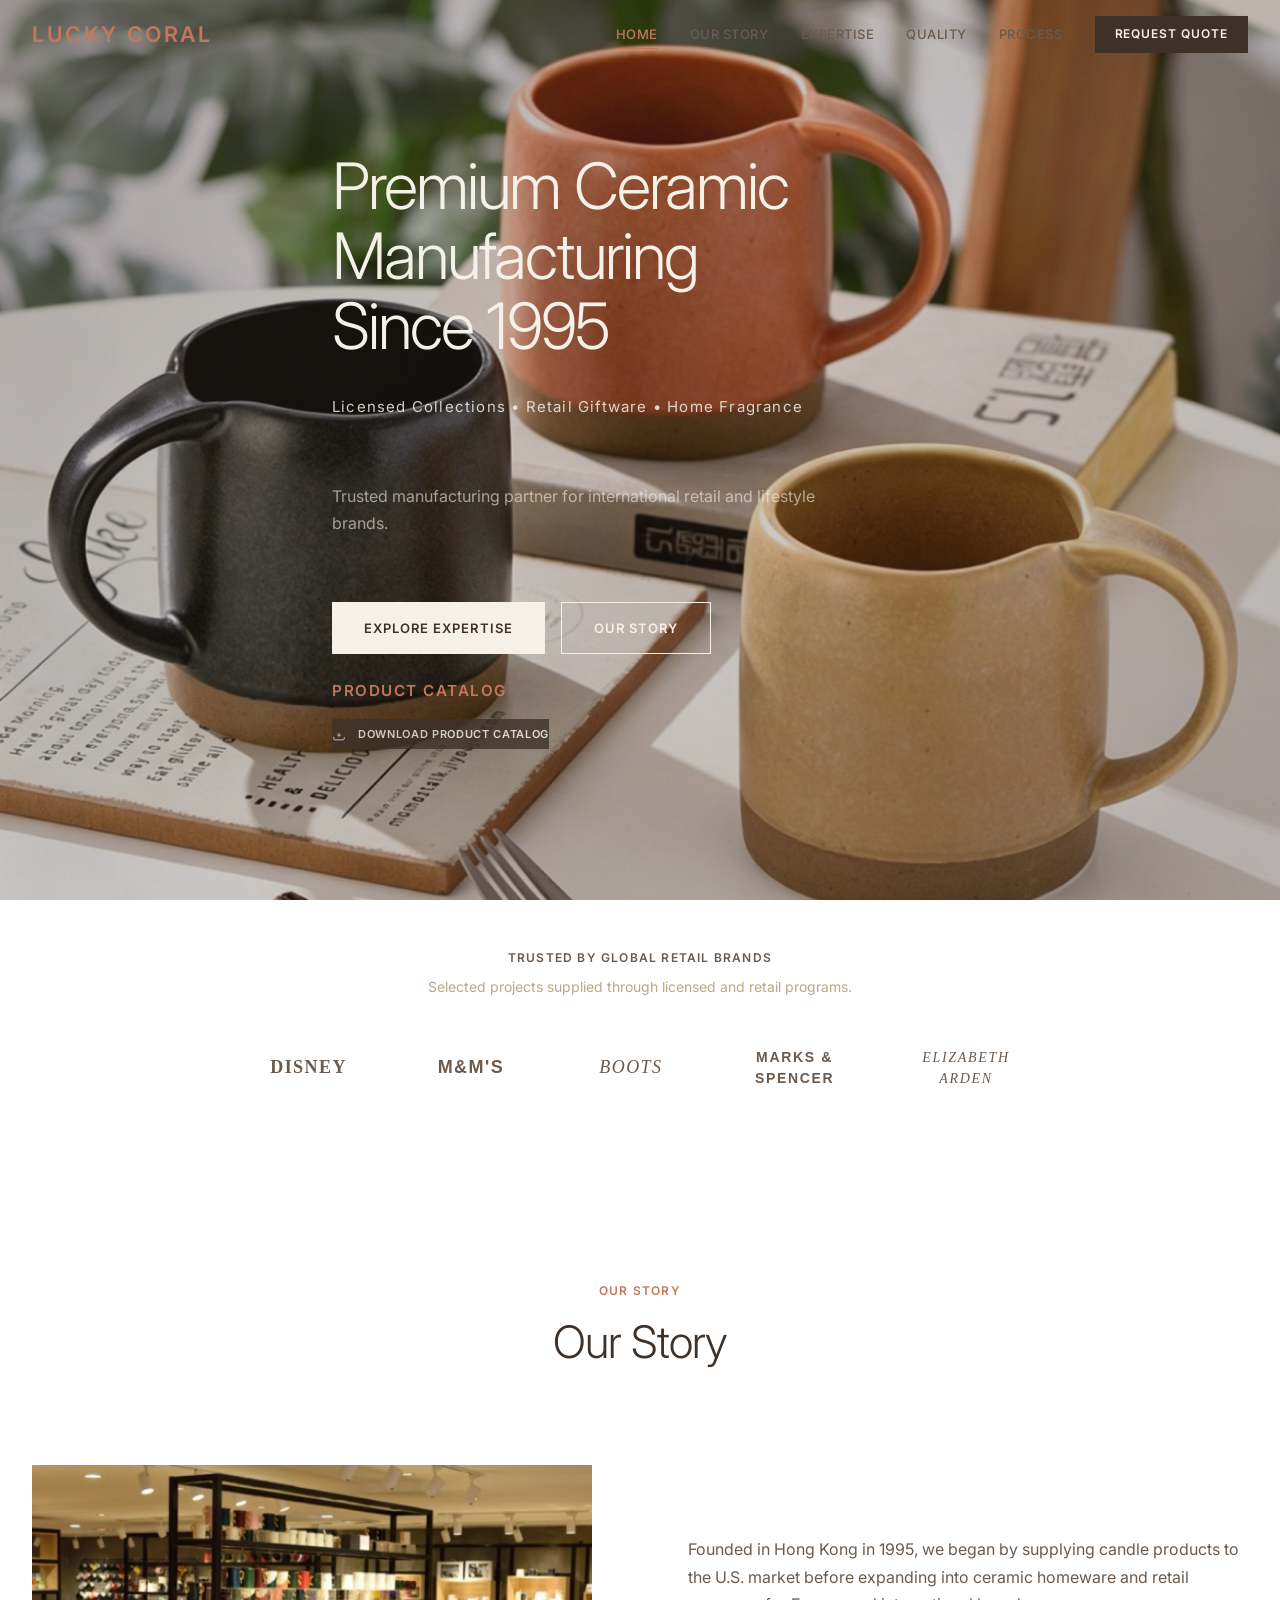
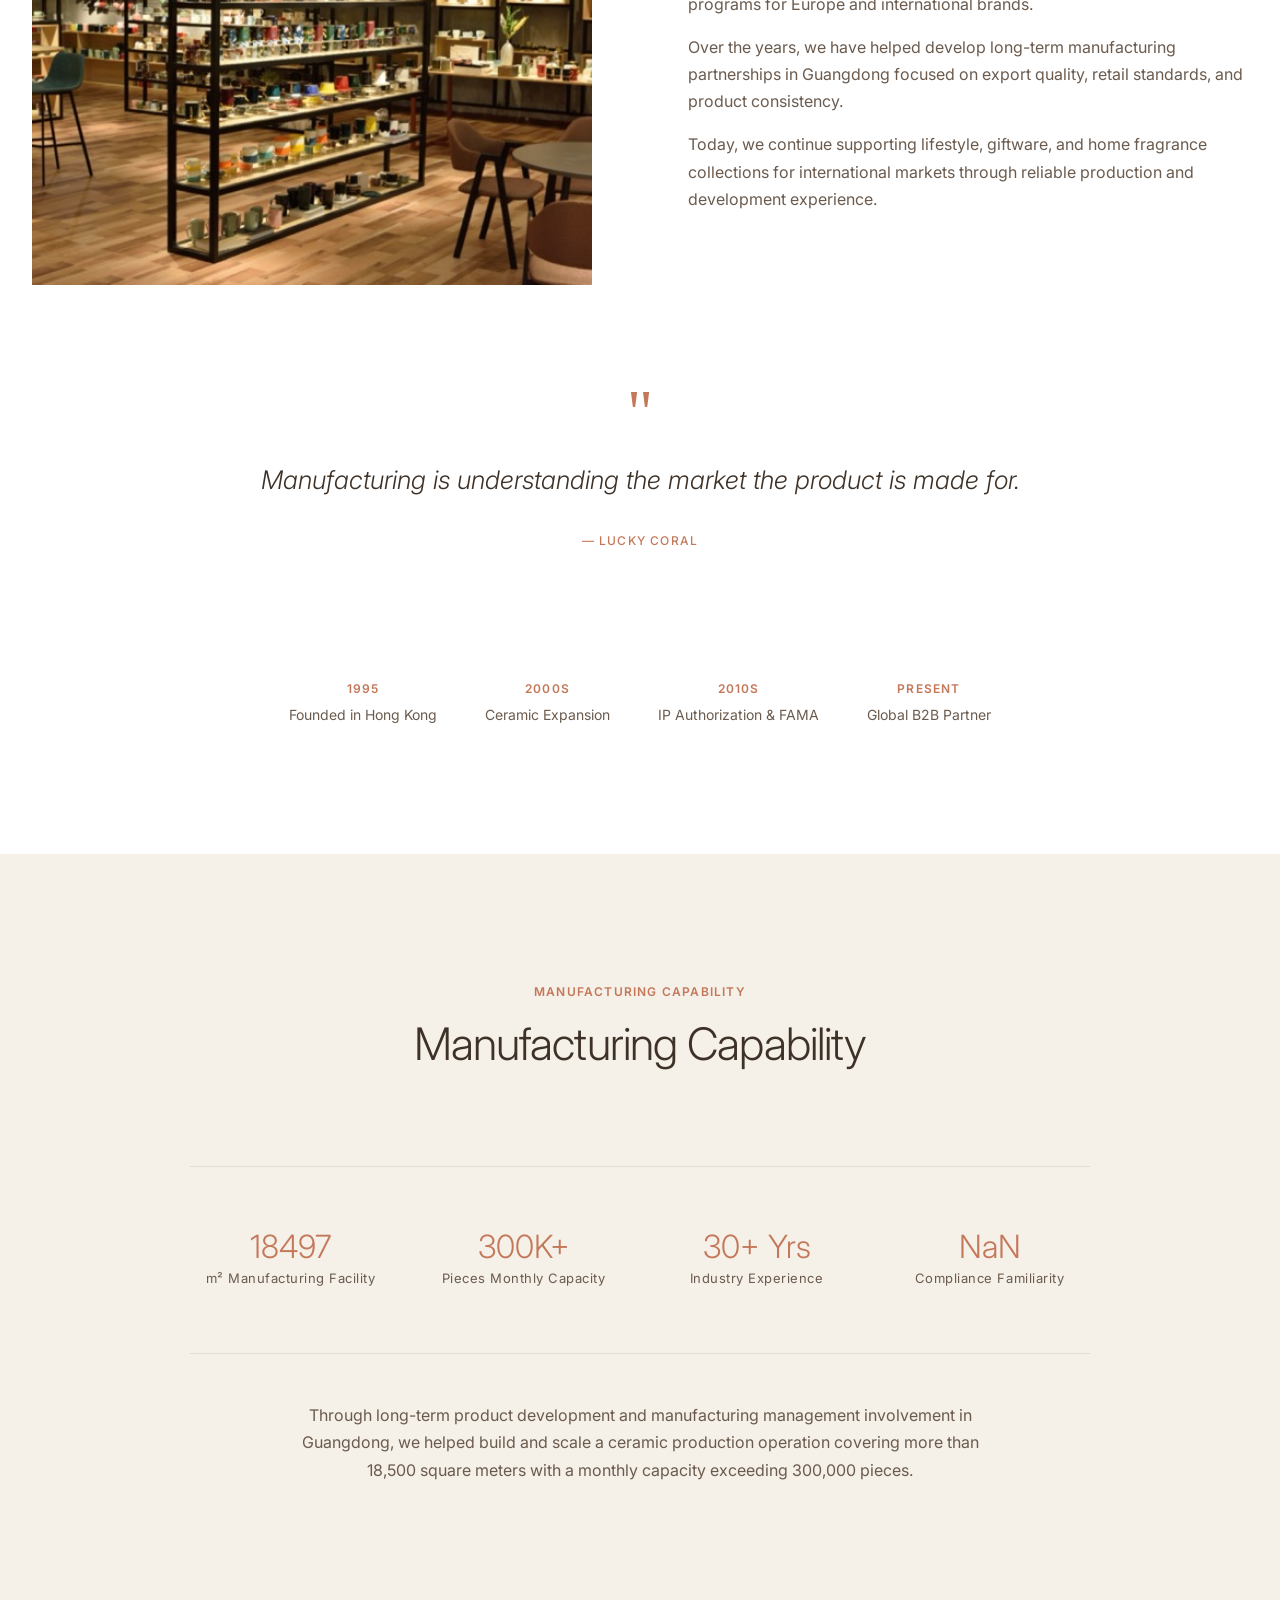
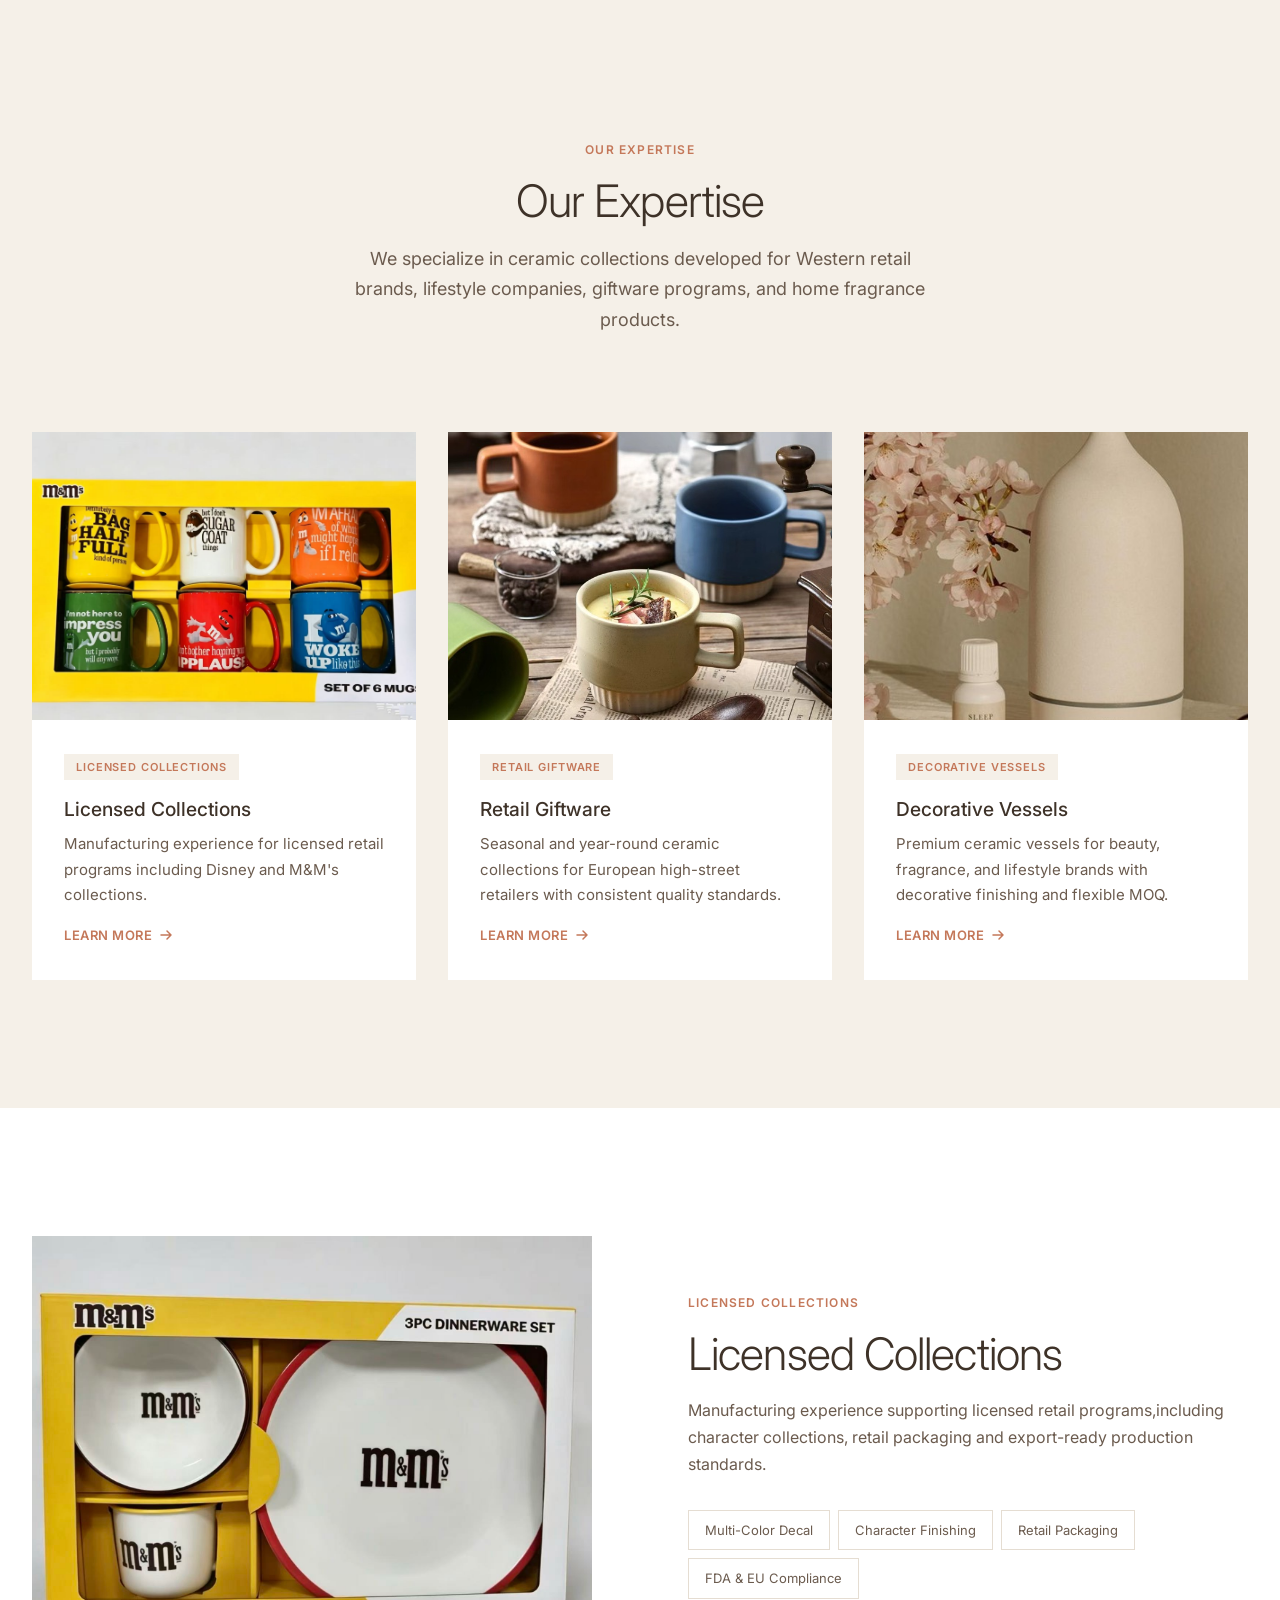
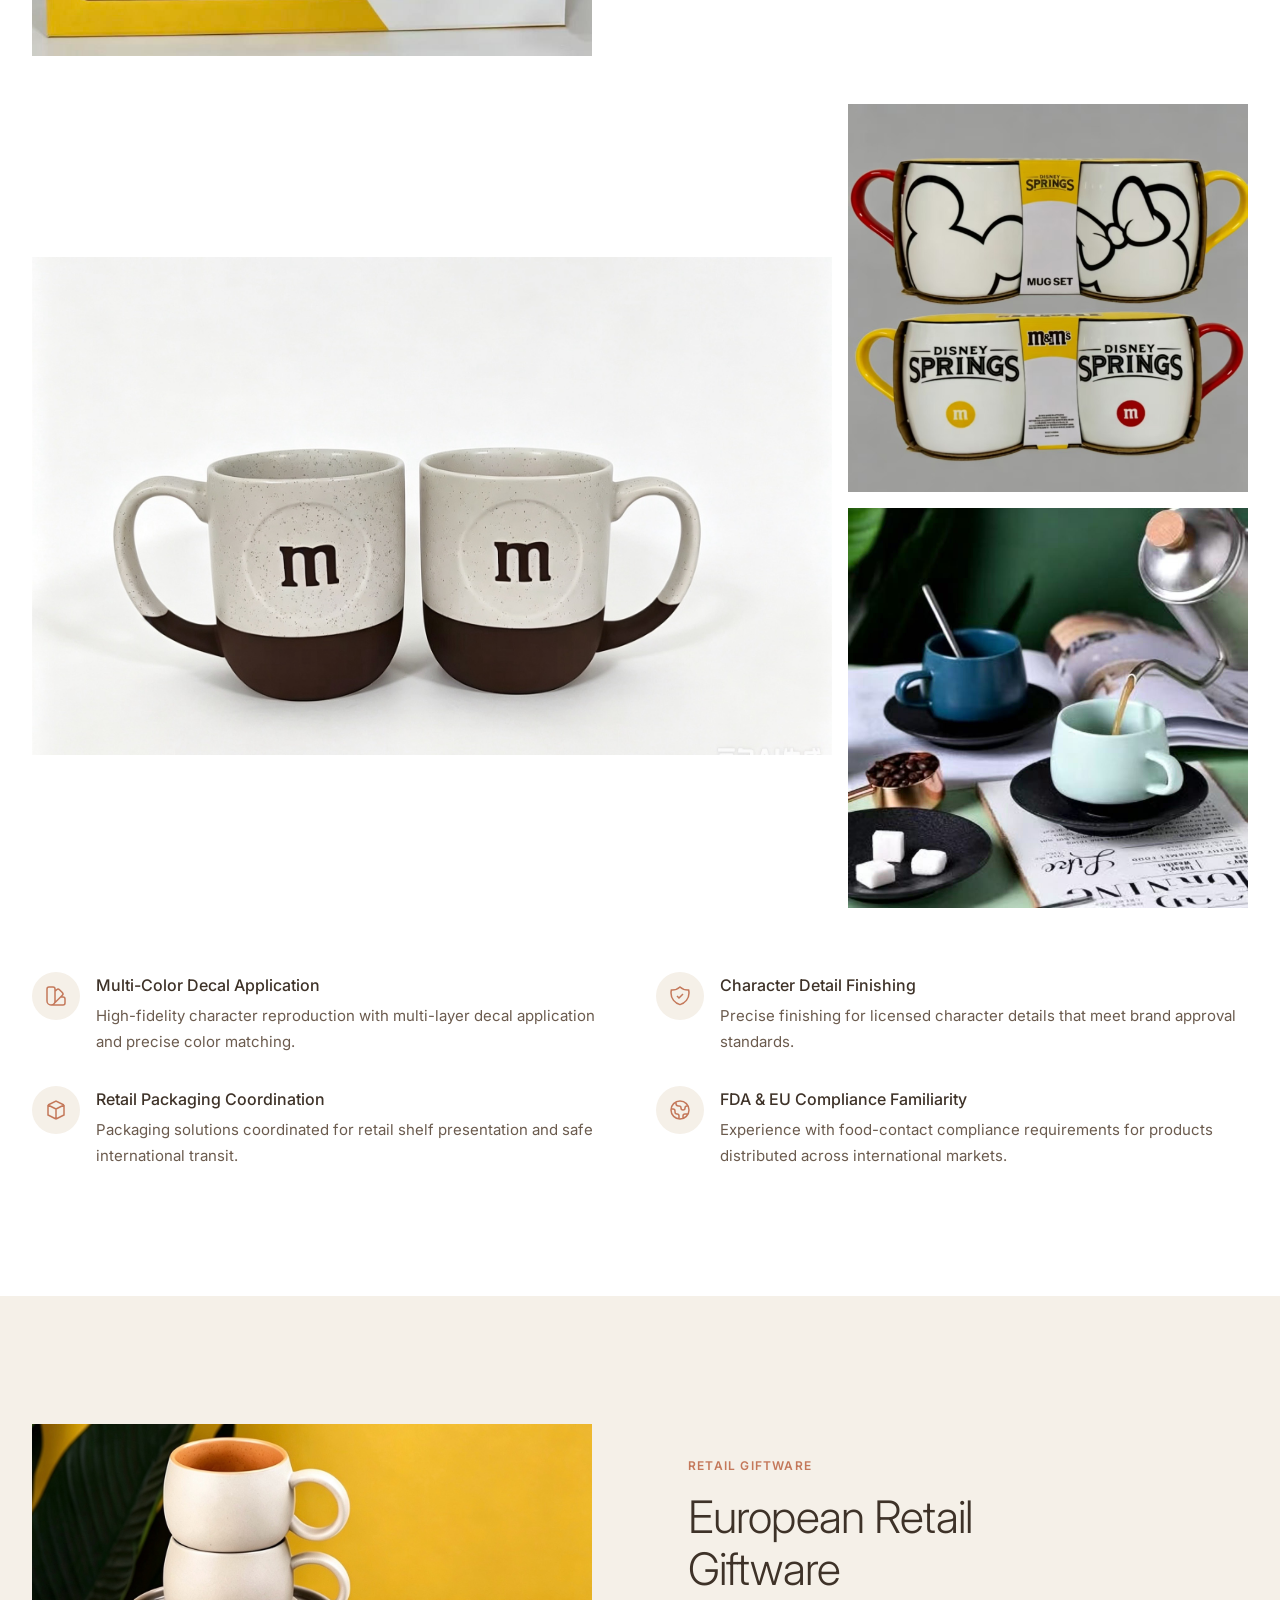
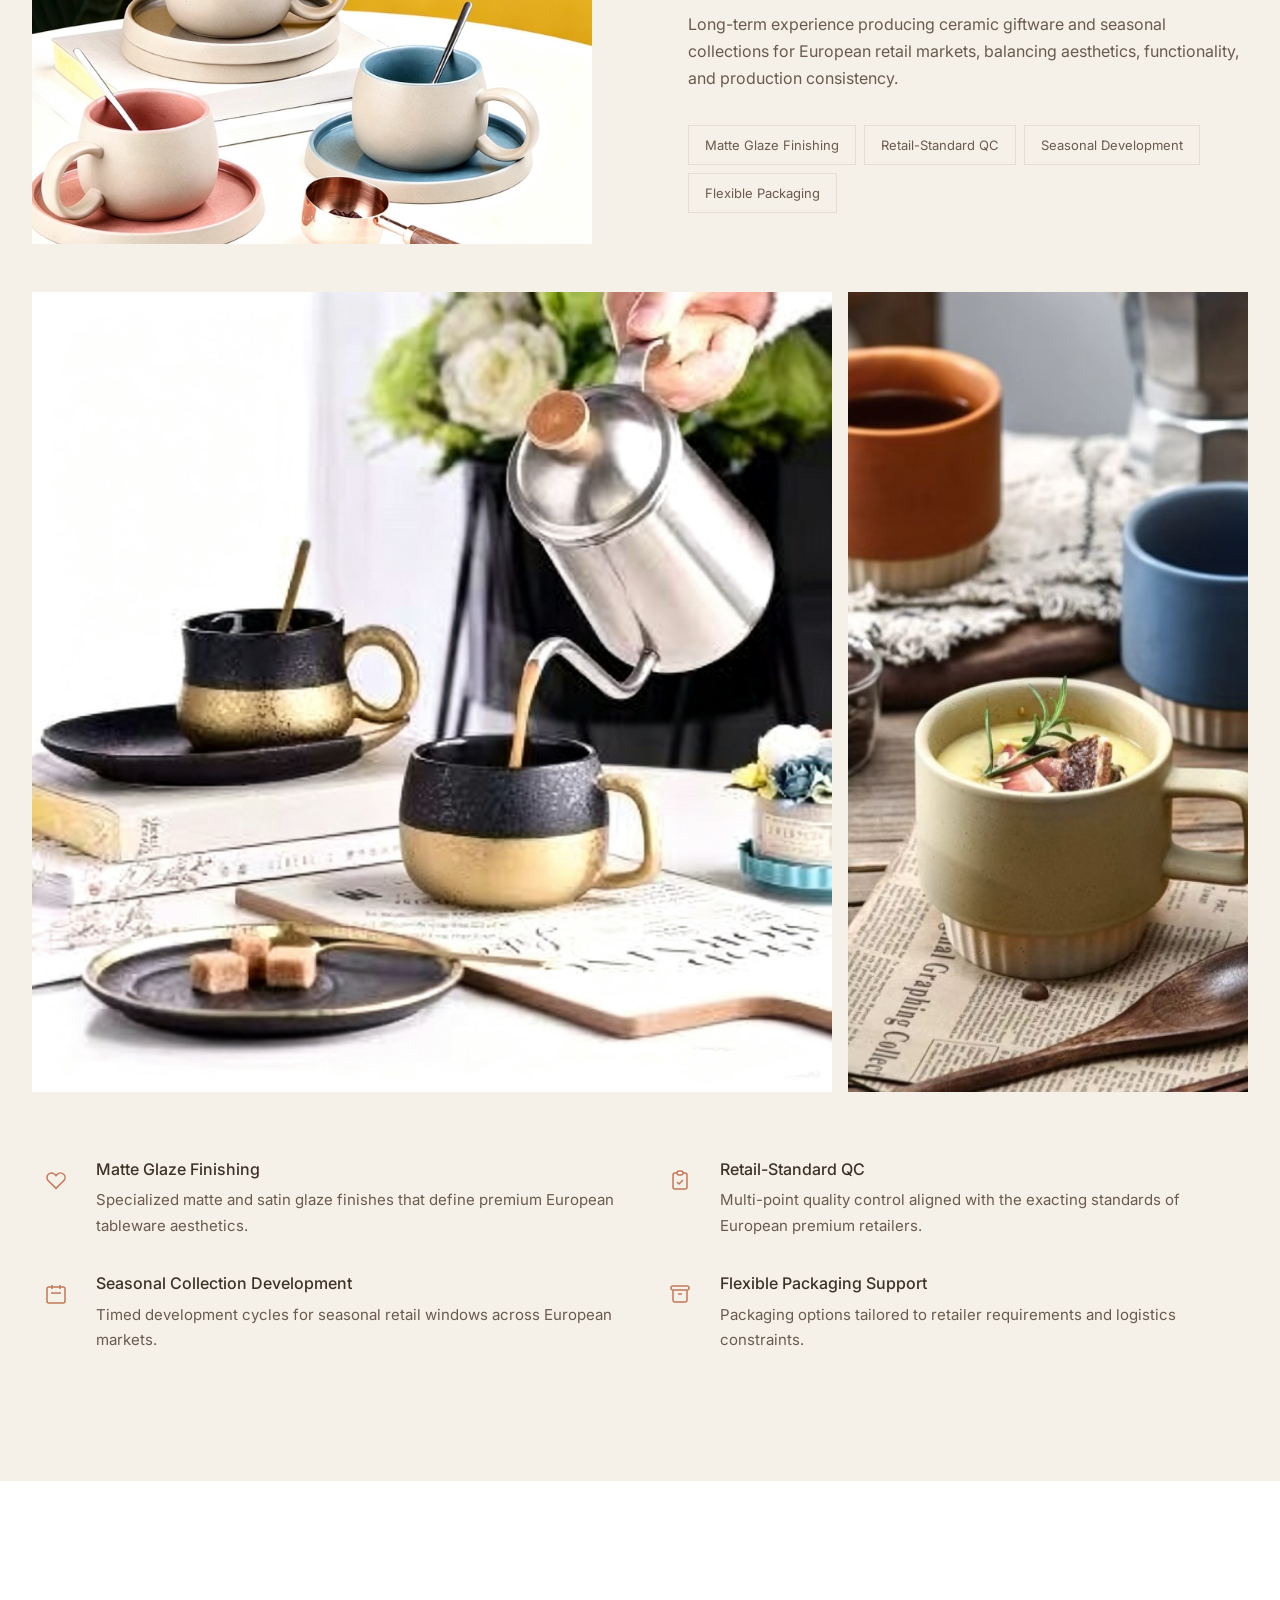
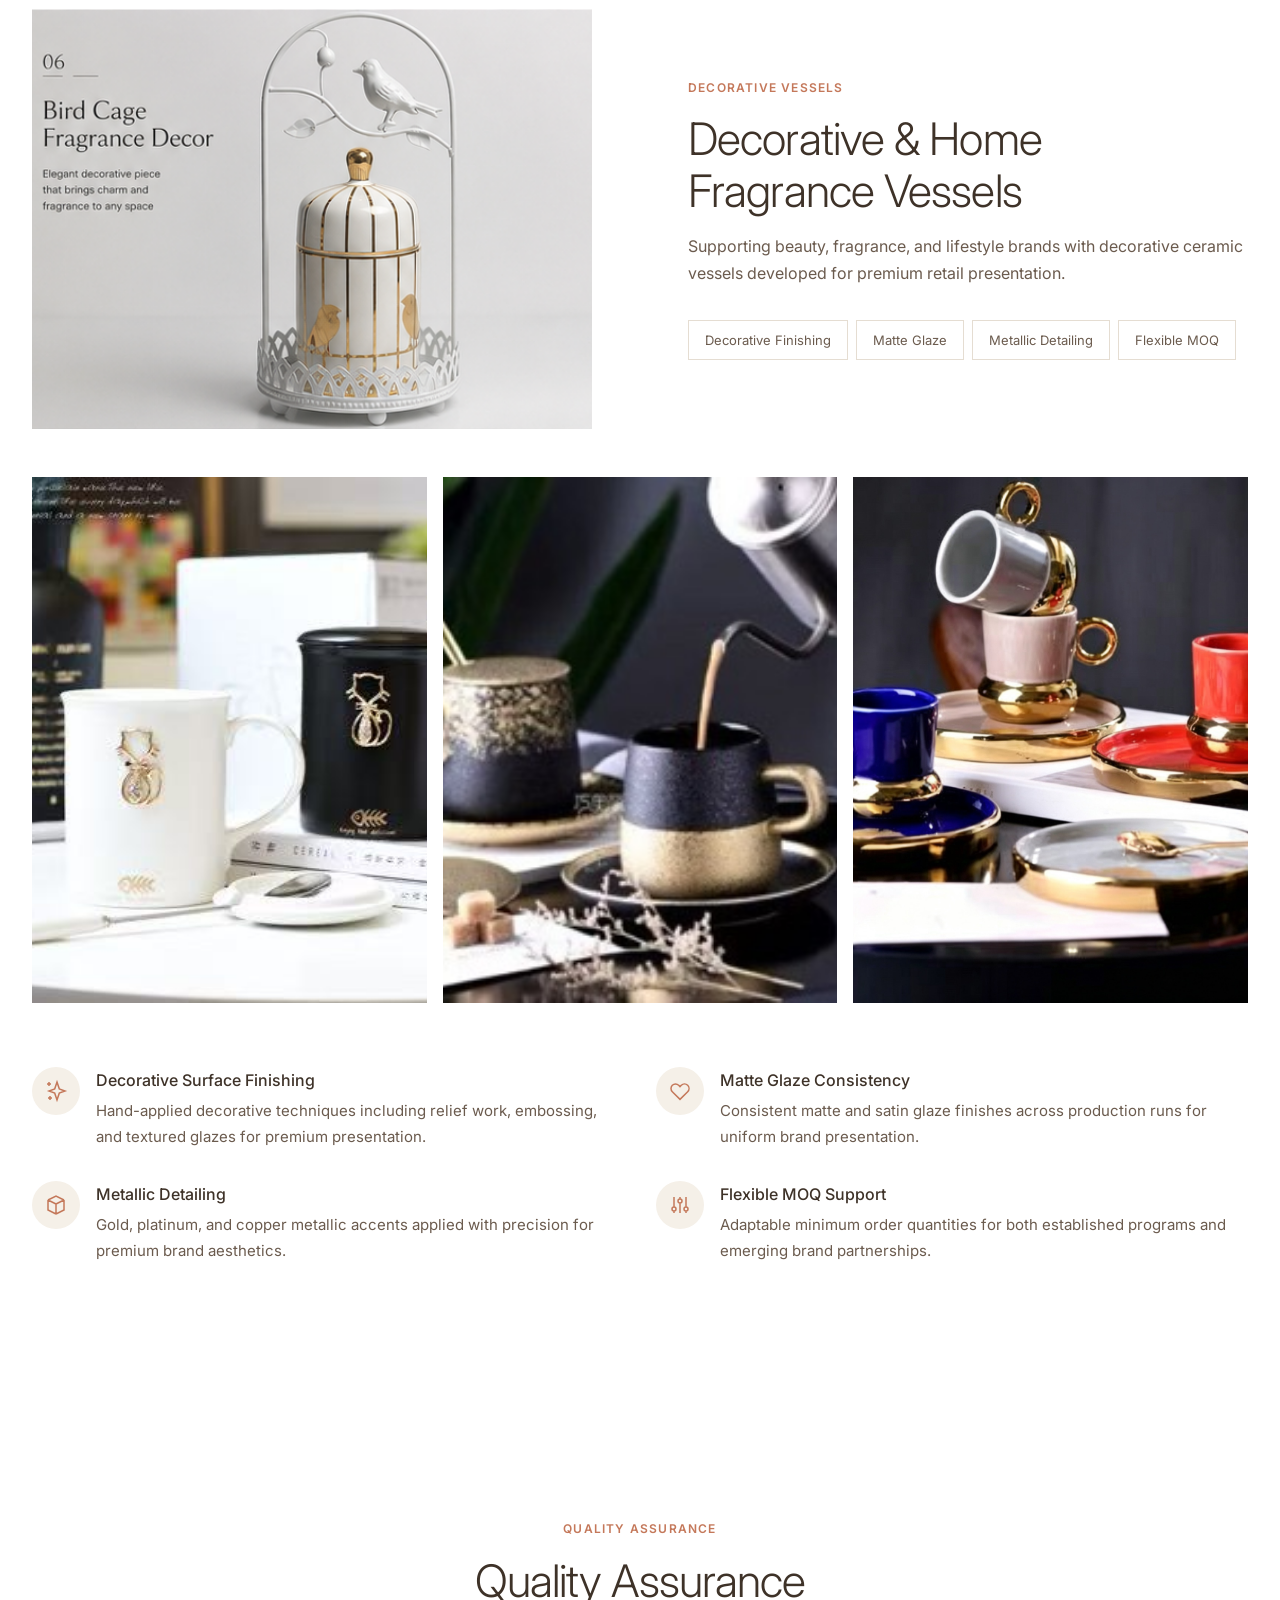
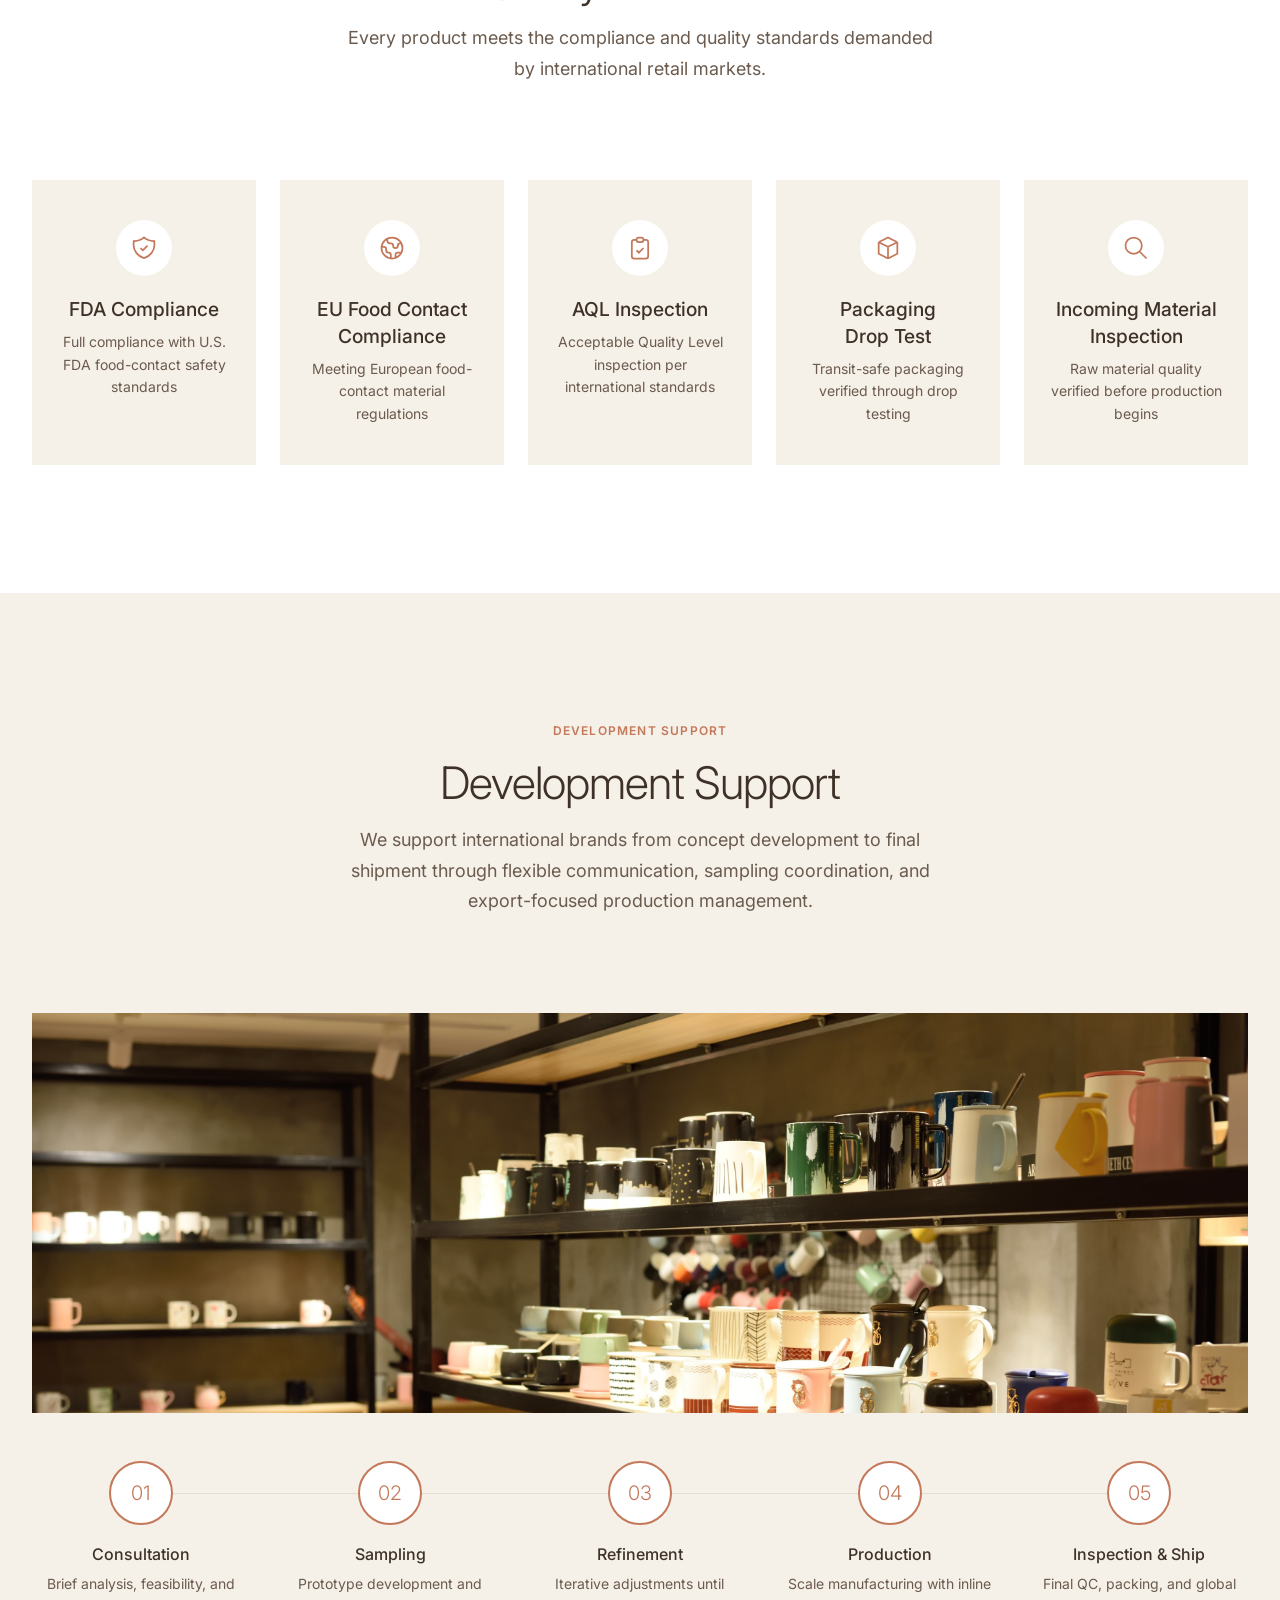
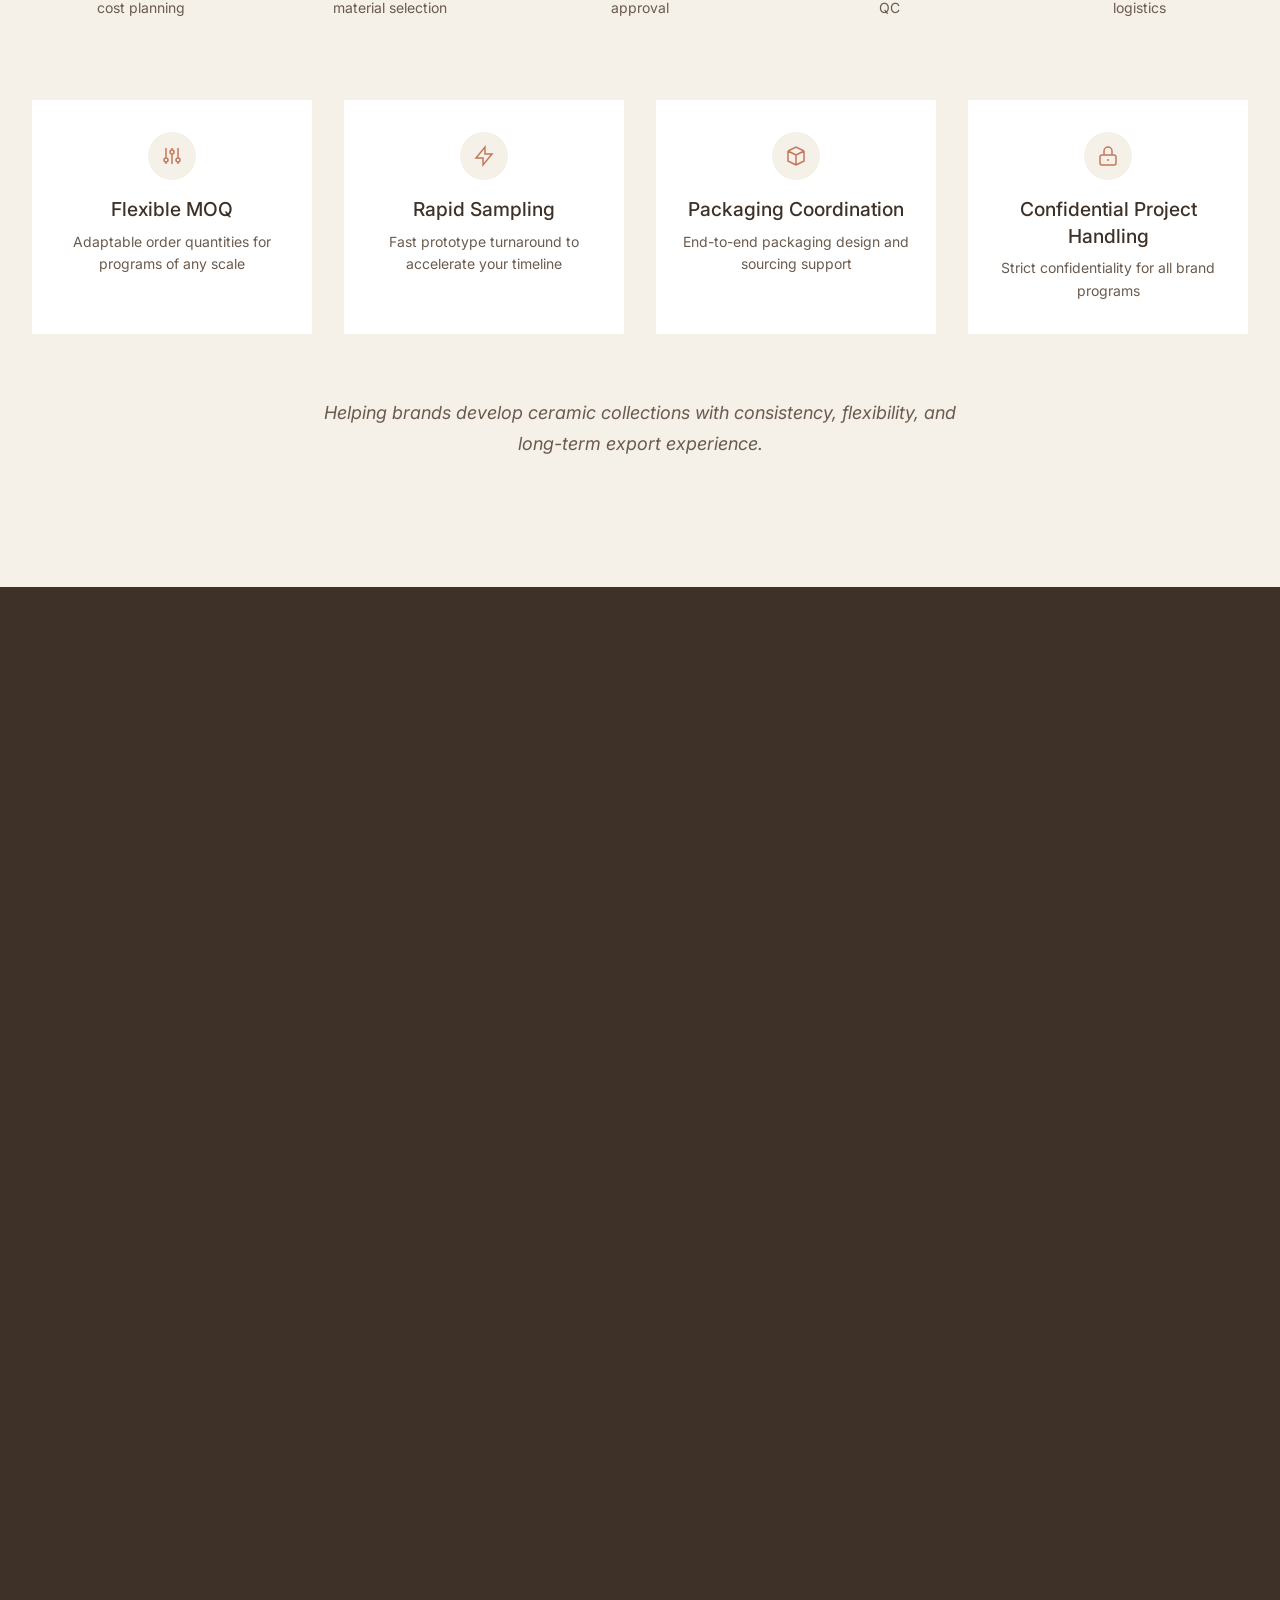
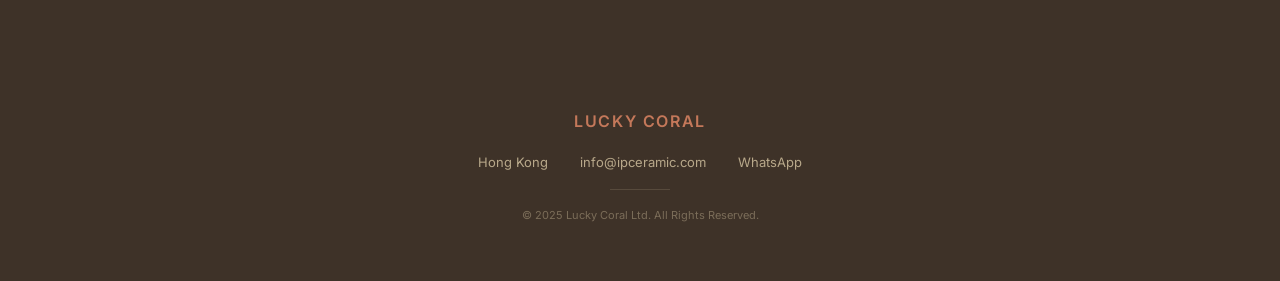
==== commit bb8cf8c5: "Update index.html" ====
--- a/index.html
+++ b/index.html
@@ -227,7 +227,7 @@
     <div class="container">
       <div class="split-row reveal">
         <div class="split-row__image">
-          <img src="assets/img/licensed-main.jpeg" alt="Disney licensed ceramic mugs" loading="lazy">
+          <img src="assets/img/licensed-dinnerware.JPG" alt="Disney licensed ceramic mugs" loading="lazy">
         </div>
         <div>
           <p class="label" style="color:var(--color-terracotta);margin-bottom:1rem">Licensed Collections</p>
